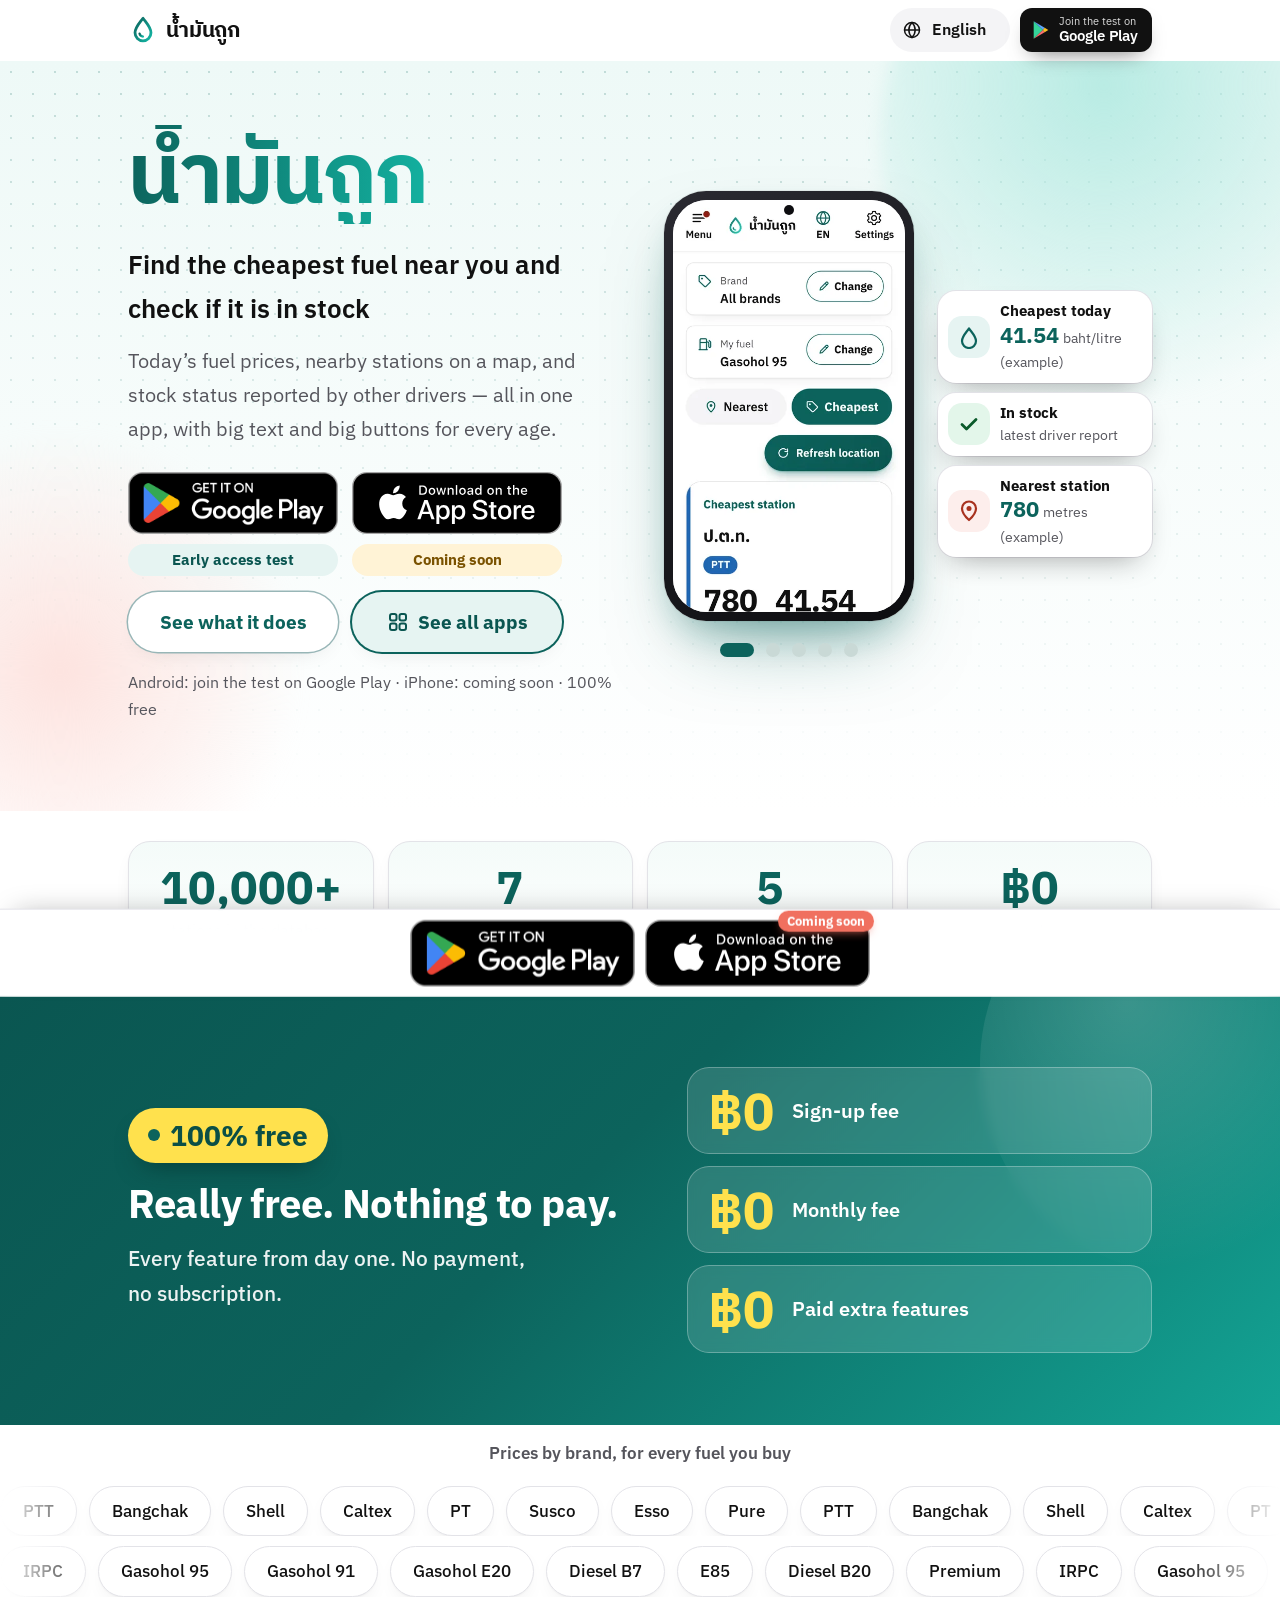
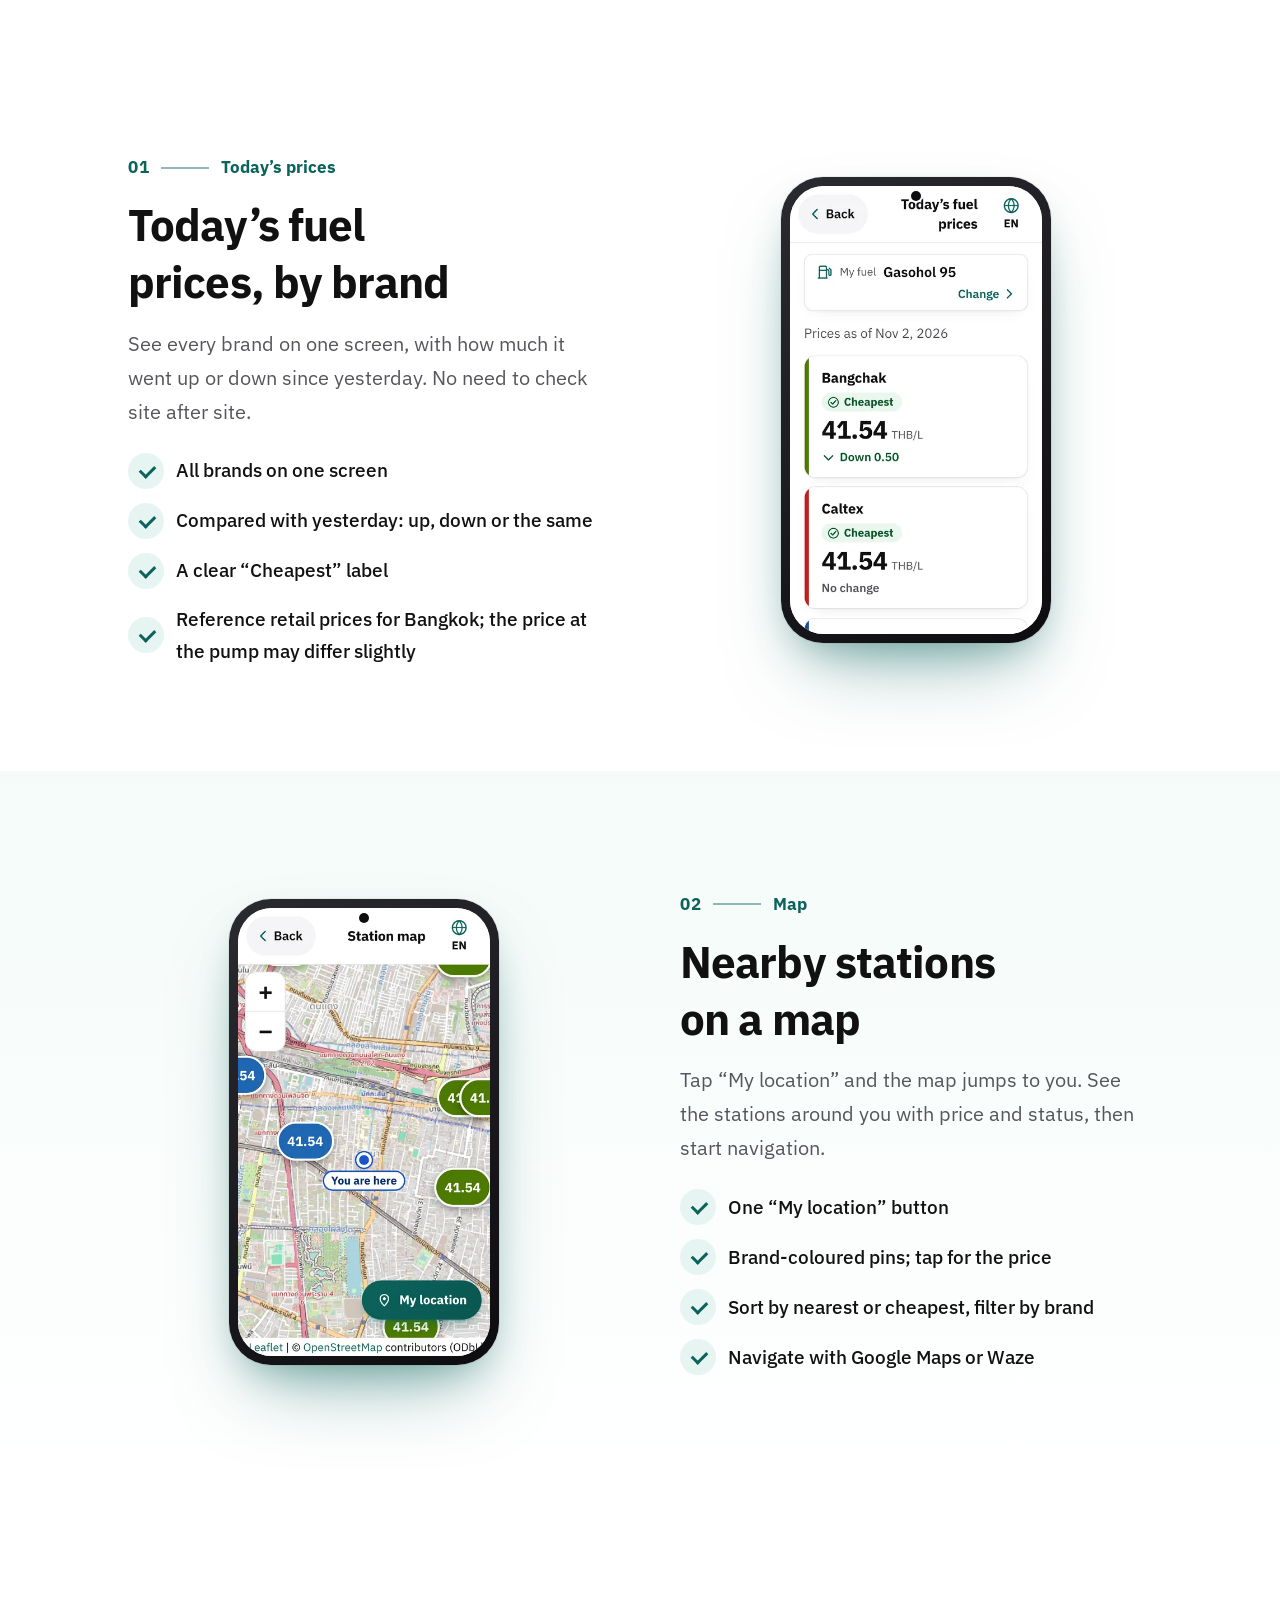
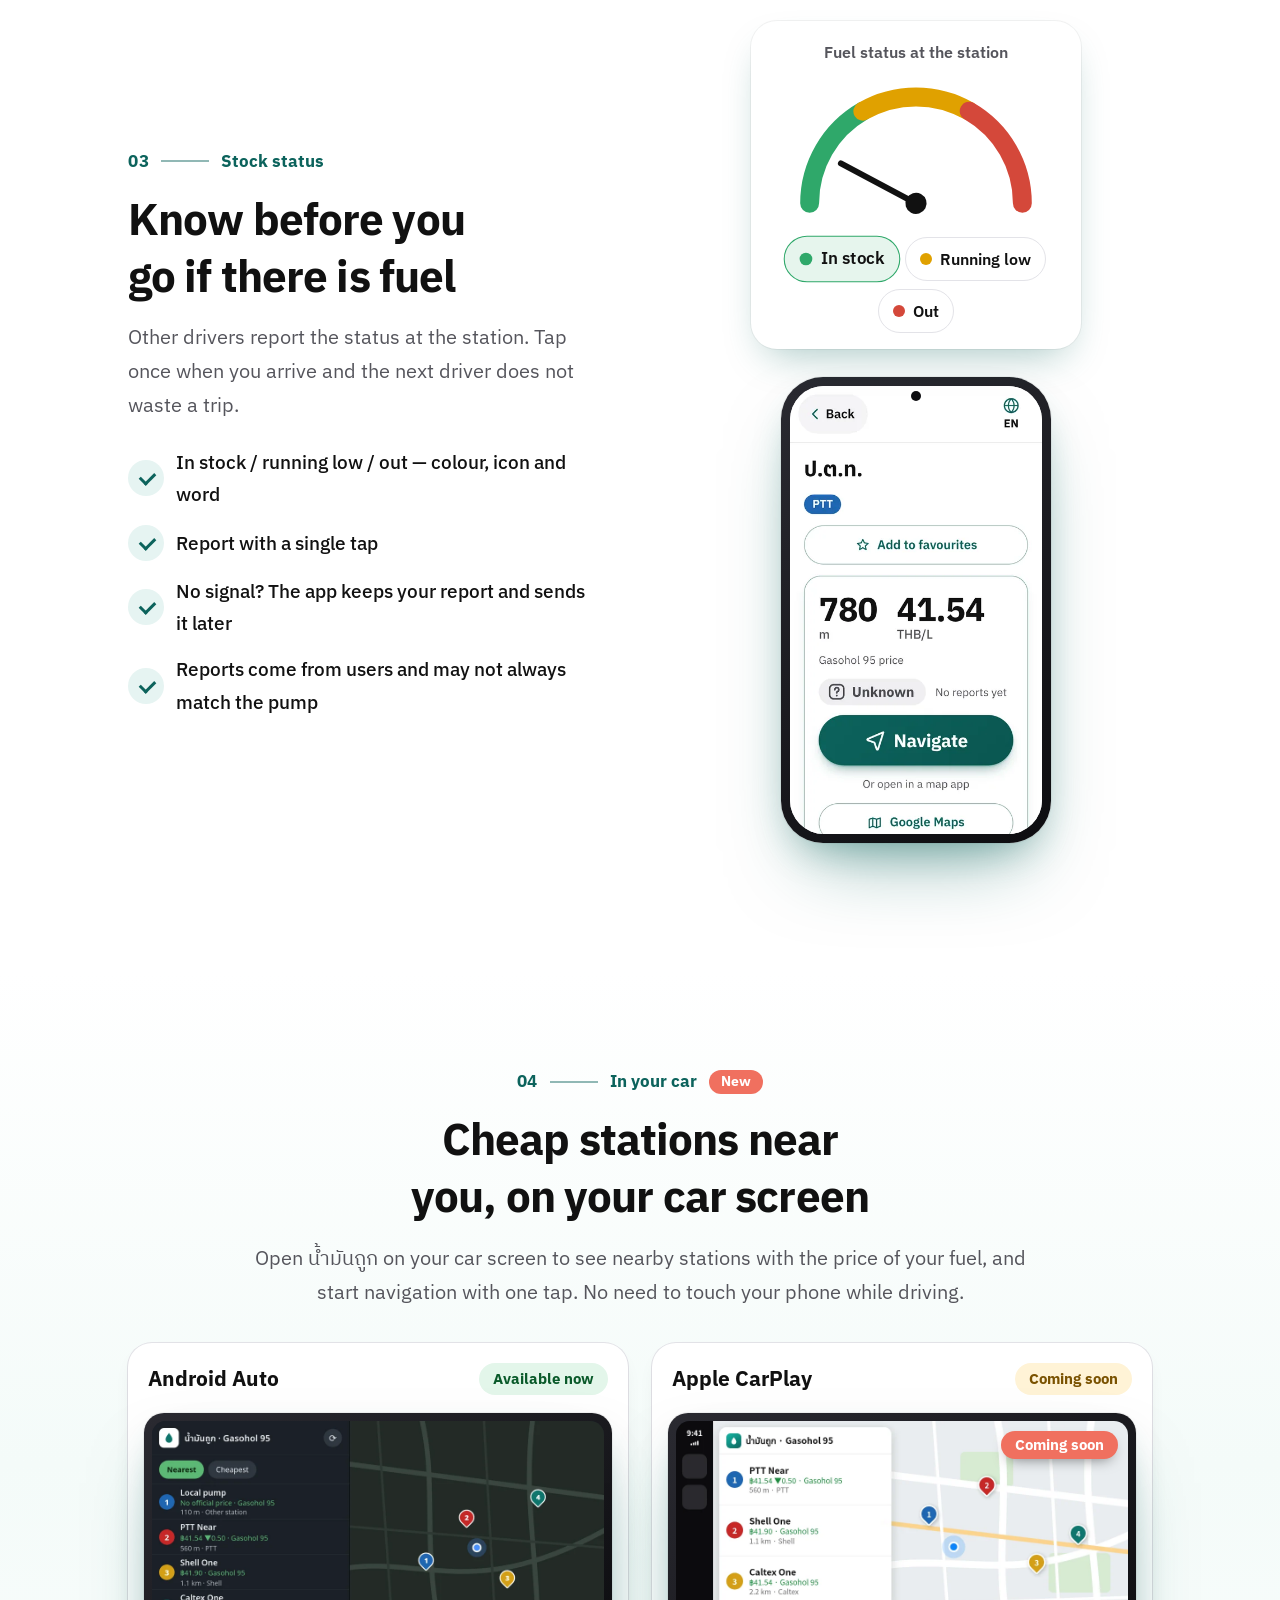
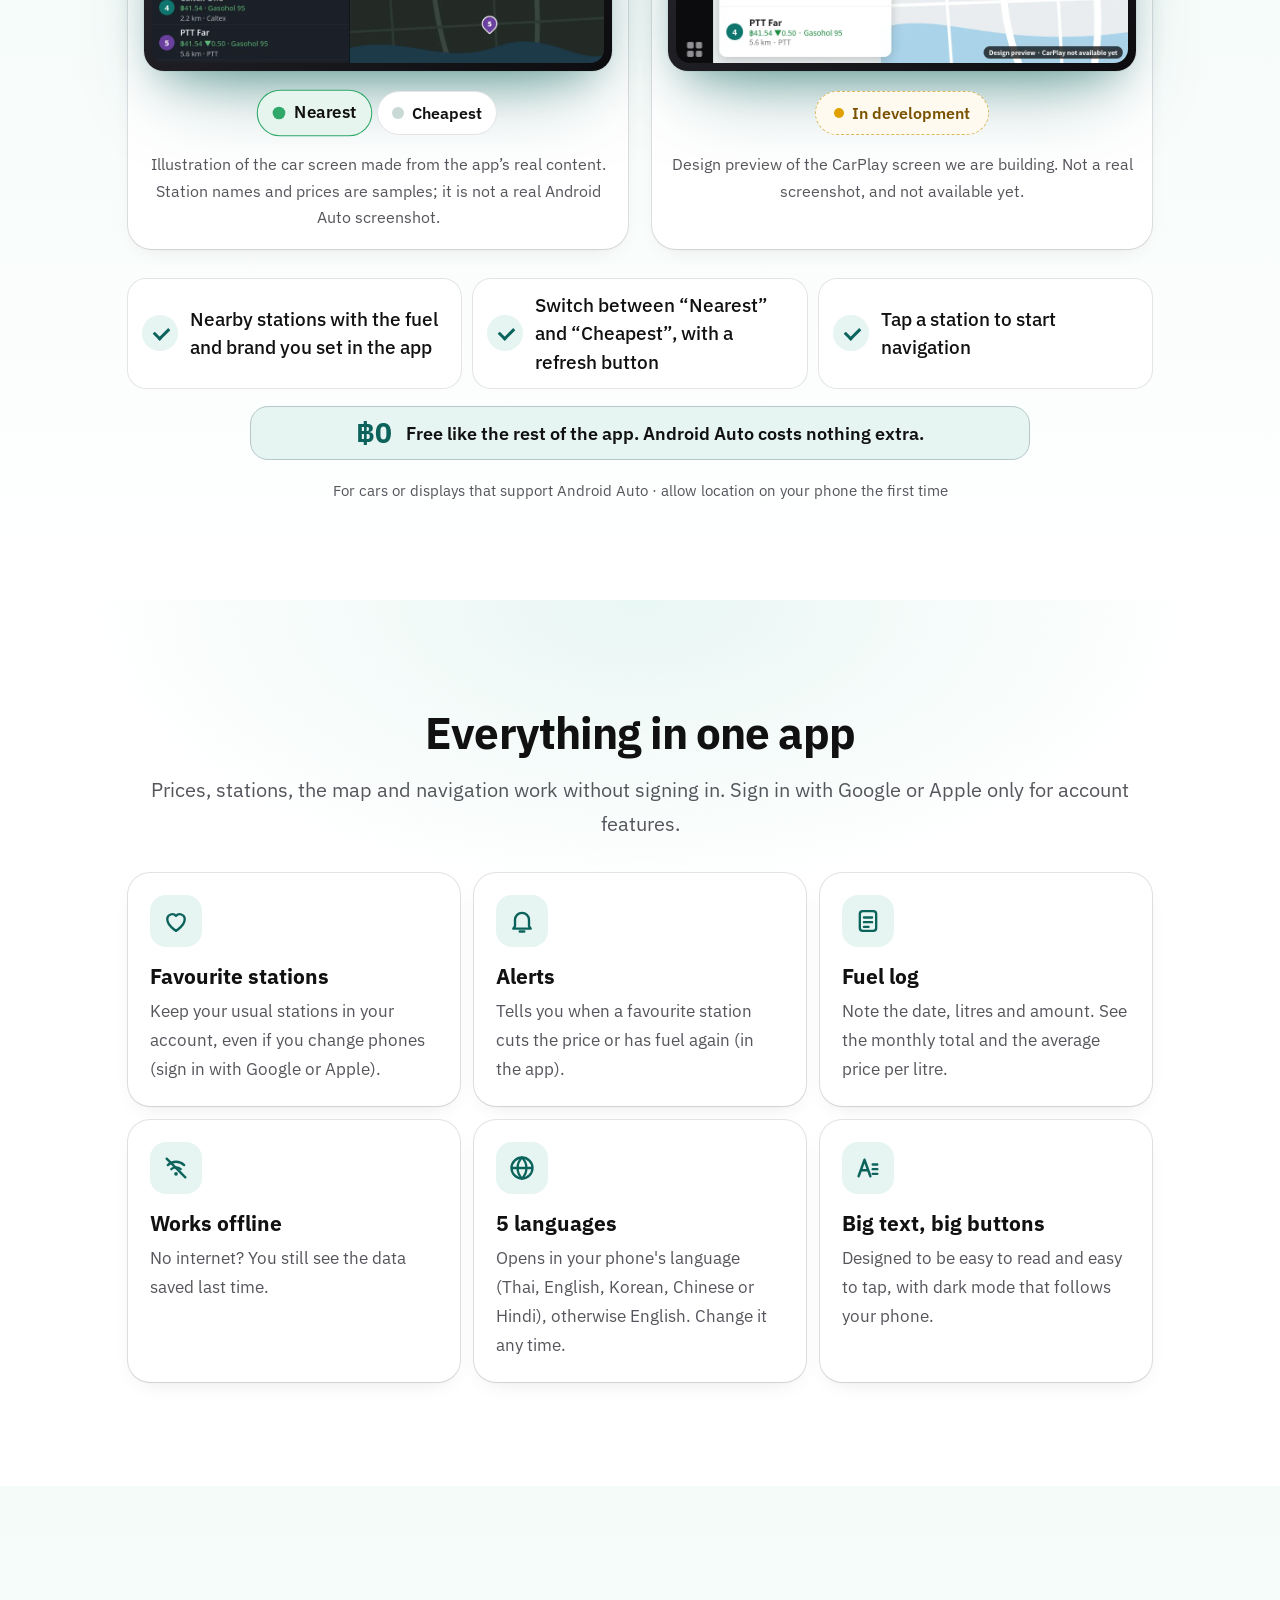
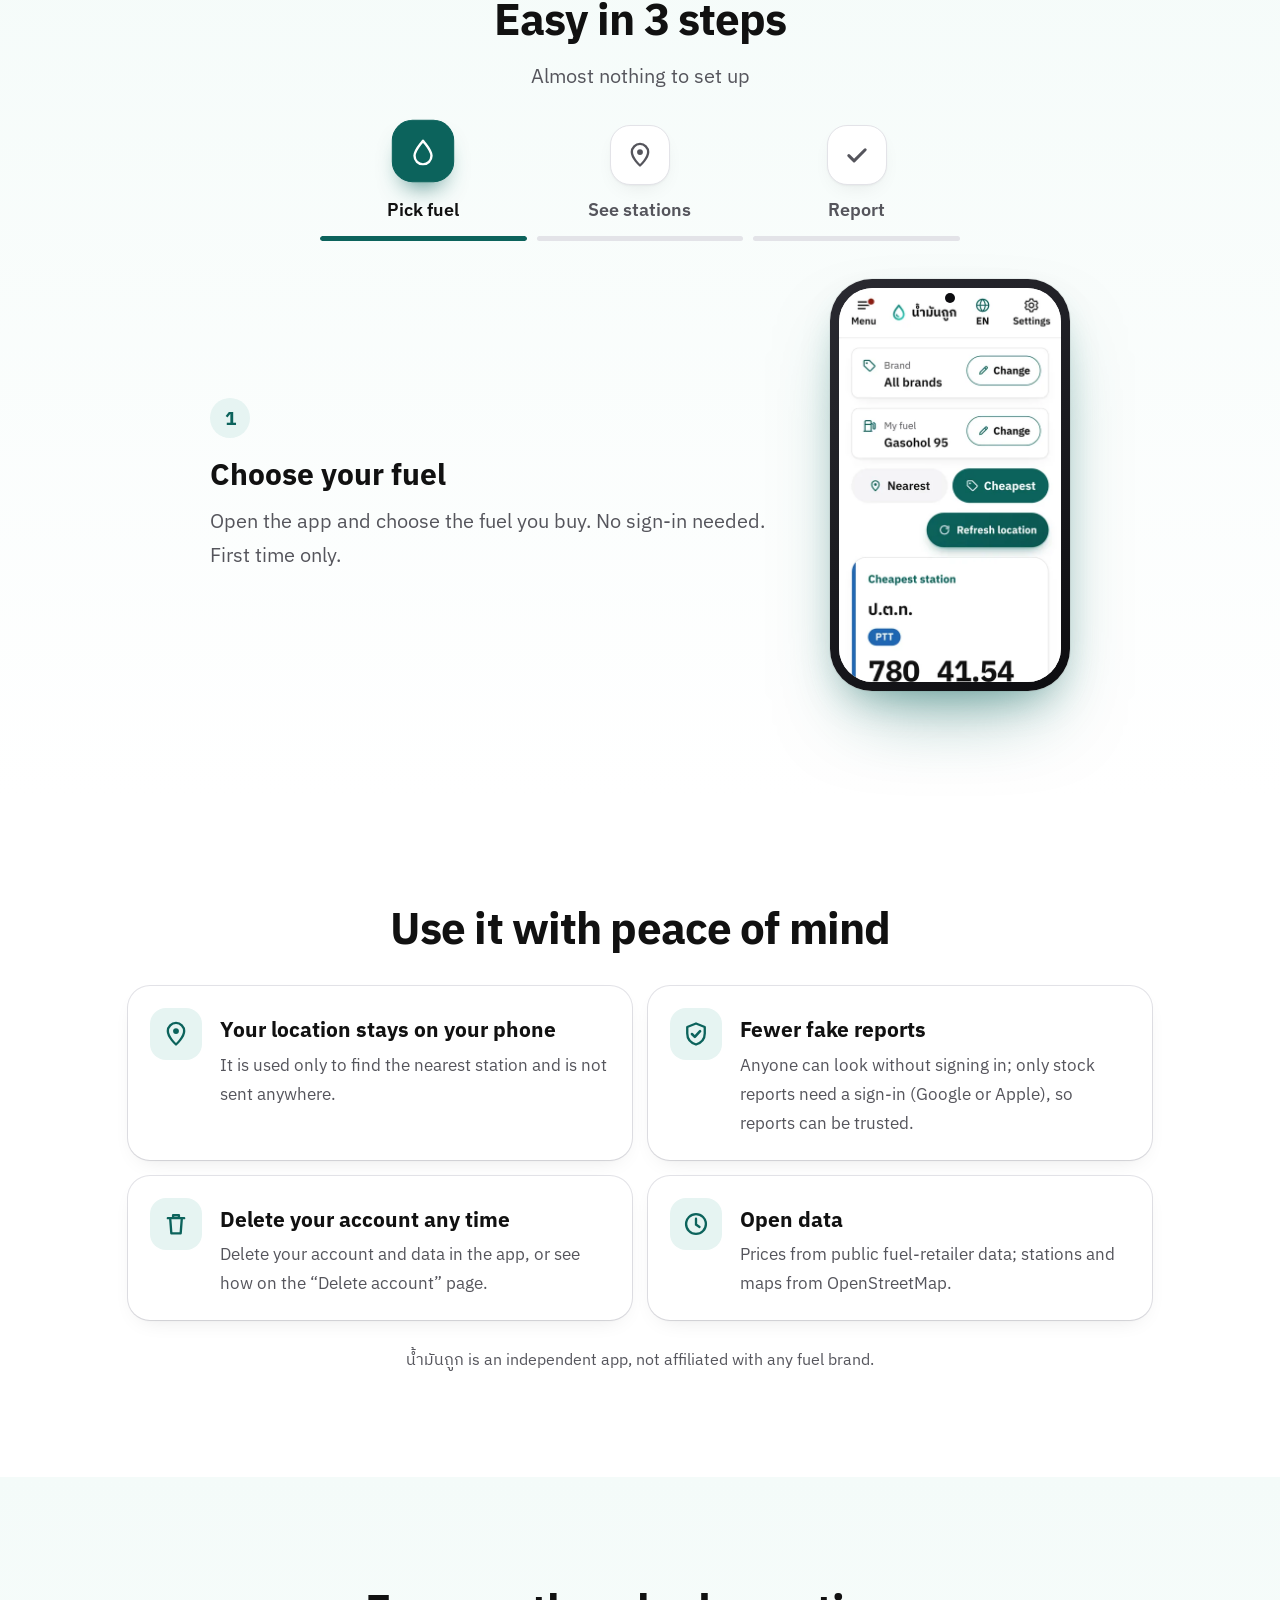
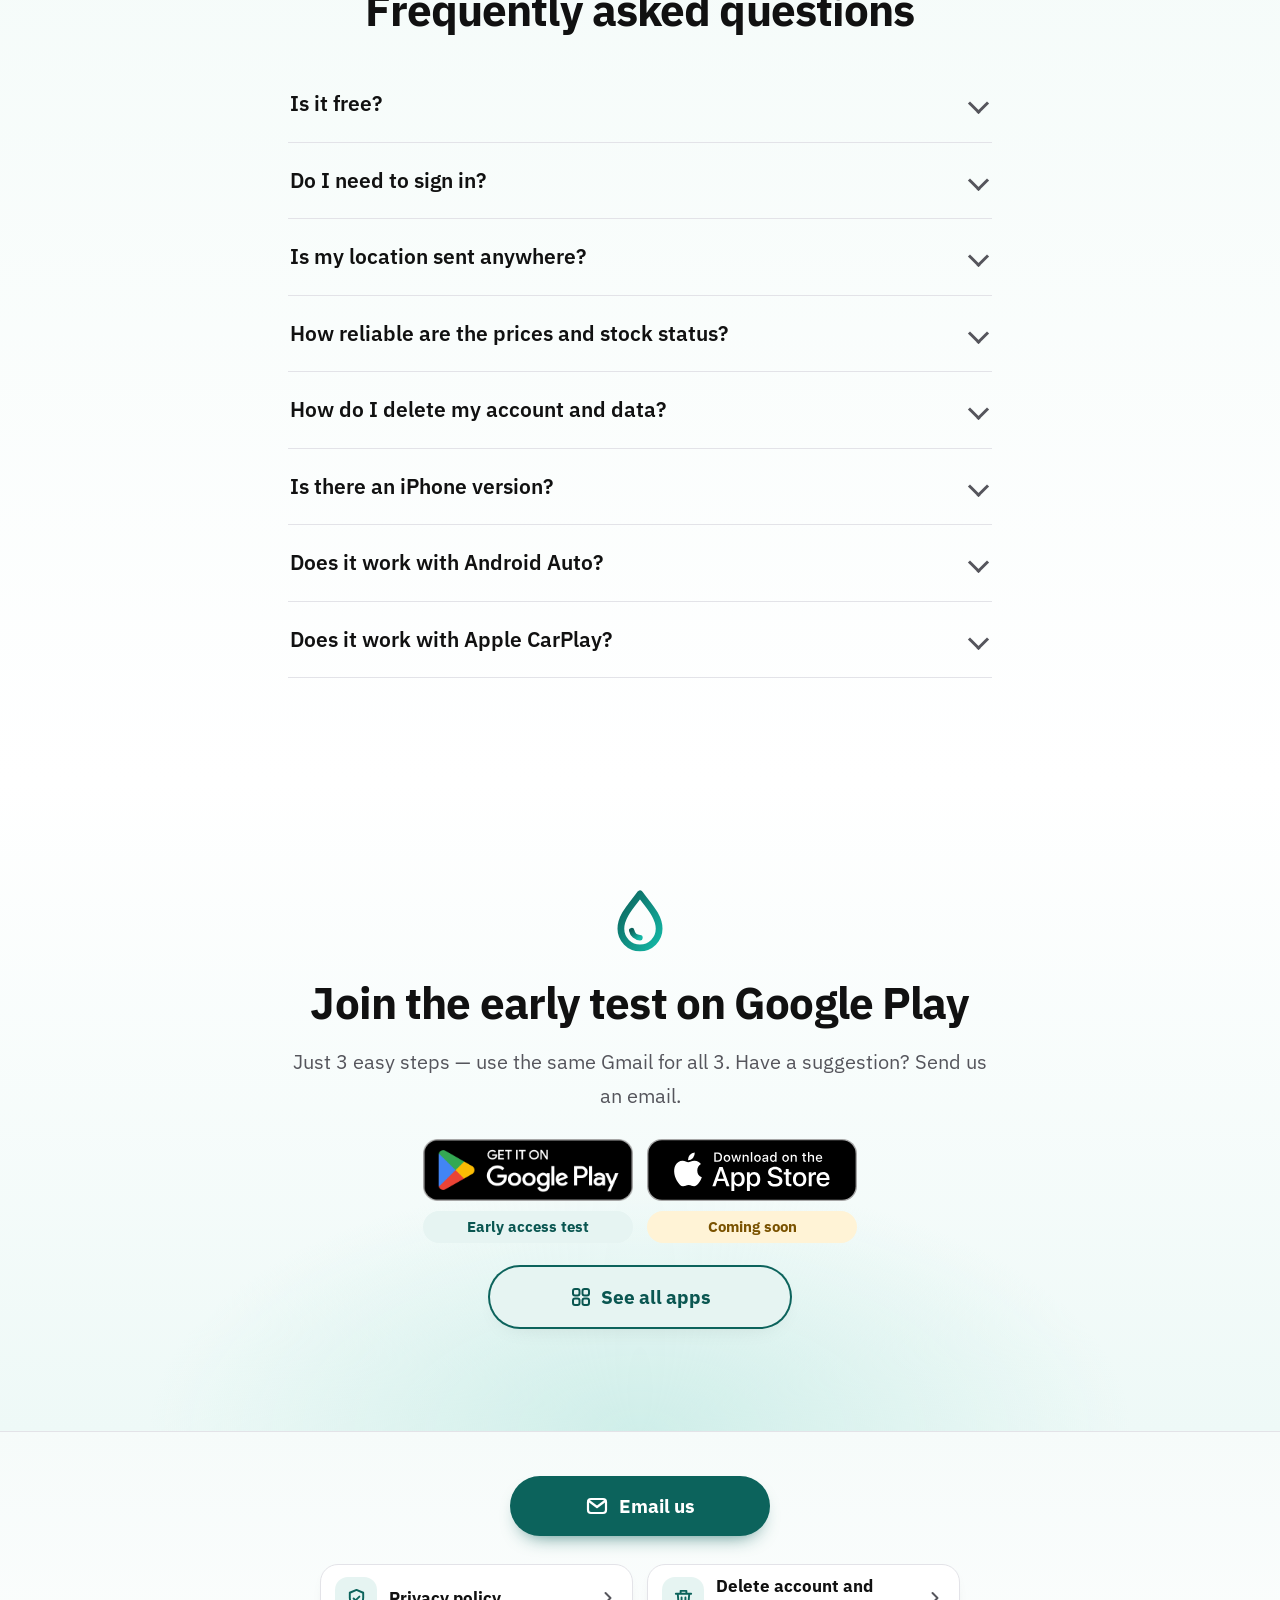
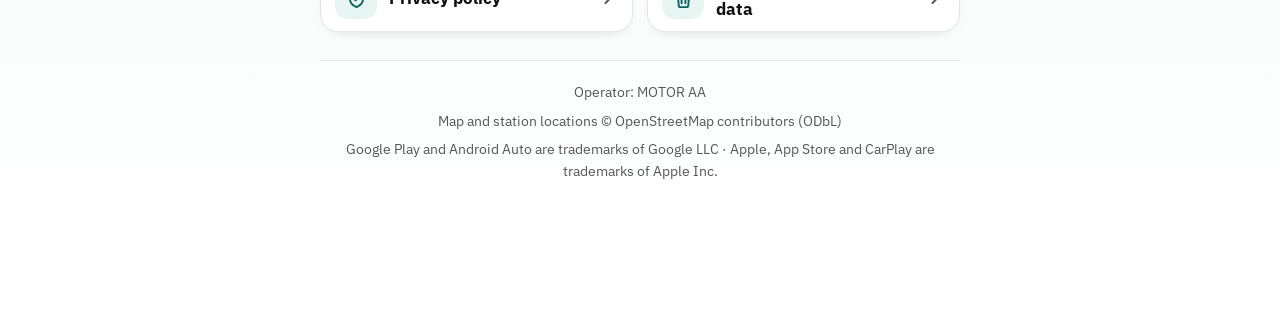
==== index.html @ dd44165d "Store status chips: same size in each pair (fill the badge column, one line) (owner instruction)" ====
<!doctype html>
<html lang="th">
<head>
<meta charset="utf-8">
<meta name="viewport" content="width=device-width, initial-scale=1, viewport-fit=cover">
<title>น้ำมันถูก — หาปั๊มราคาถูกใกล้คุณ เช็กได้ว่ามีน้ำมันไหม</title>
<meta name="description" content="แอป Android ดูราคาน้ำมันวัน⁠นี้แยกตามยี่ห้อ ปั๊มใกล้คุณบนแผนที่ และสถานะน้ำมันจากผู้ใช้ด้วยกัน ใช้งานบนหน้า⁠จอรถผ่าน Android Auto ได้ ฟรี 100% ไม่มีค่าสมัคร ไม่มีค่าราย⁠เดือน ตัวใหญ่ อ่านง่าย">
<meta name="robots" content="index, follow">
<meta name="theme-color" content="#ffffff">
<meta name="color-scheme" content="light">
<link rel="canonical" href="https://motoraathailand.github.io/nammanthuk-site/">
<meta property="og:type" content="website"><meta property="og:site_name" content="น้ำมันถูก"><meta property="og:locale" content="th_TH">
<meta property="og:title" content="น้ำมันถูก — หาปั๊มราคาถูกใกล้คุณ เช็กได้ว่ามีน้ำมันไหม"><meta property="og:description" content="แอป Android ดูราคาน้ำมันวัน⁠นี้แยกตามยี่ห้อ ปั๊มใกล้คุณบนแผนที่ และสถานะน้ำมันจากผู้ใช้ด้วยกัน ใช้งานบนหน้า⁠จอรถผ่าน Android Auto ได้ ฟรี 100% ไม่มีค่าสมัคร ไม่มีค่าราย⁠เดือน ตัวใหญ่ อ่านง่าย">
<meta property="og:url" content="https://motoraathailand.github.io/nammanthuk-site/">
<link rel="icon" href="img/icon.svg" type="image/svg+xml">
<script>/* decide the language first (no flash): ?lang= > saved choice > phone language (th/en/ko/zh/hi by primary subtag) > English (owner rule 2026-10-30). The Thai text baked into this file is only the no-JS fallback; a non-Thai result keeps the page hidden (html.pl) until landing.js has swapped the text. */
(function(){var L=['th','en','ko','zh','hi'],l='en';try{var m=/[?&]lang=(\w\w)/.exec(location.search),s=localStorage.getItem('nmt.site.lang'),a=navigator.languages&&navigator.languages.length?navigator.languages:[navigator.language],p='';if(m&&L.indexOf(m[1])>-1)l=m[1];else if(L.indexOf(s)>-1)l=s;else for(var i=0;i<a.length;i++){p=String(a[i]||'').toLowerCase().split(/[-_]/)[0];if(L.indexOf(p)>-1){l=p;break}}}catch(e){}window.__L=l;document.documentElement.lang=l;document.documentElement.className='js'+(l==='th'?'':' pl')})();</script>
<link rel="preload" href="fonts/ibm-plex-sans-thai-thai-700-normal.woff2" as="font" type="font/woff2" crossorigin>
<link rel="stylesheet" href="landing.css?v=febc9bf71c">
<script type="application/ld+json">{"@context":"https://schema.org","@type":"SoftwareApplication","name":"น้ำมันถูก","applicationCategory":"UtilitiesApplication","operatingSystem":"Android","inLanguage":["th","en","ko","zh","hi"],"offers":{"@type":"Offer","price":"0","priceCurrency":"THB"},"author":{"@type":"Person","name":"MOTOR AA"}}</script>
</head>
<body>
<svg width="0" height="0" style="position:absolute" aria-hidden="true" focusable="false"><defs>
  <linearGradient id="dg" x1="0" y1="0" x2="1" y2="1"><stop offset="0" stop-color="#0c635c"/><stop offset="1" stop-color="#14b8a6"/></linearGradient>
  <symbol id="drop" viewBox="0 0 32 32"><path d="M16 3.5C12.5 8.4 7.5 13.2 7.5 19a8.5 8.5 0 0 0 17 0c0-5.8-5-10.6-8.5-15.5z" fill="none" stroke="url(#dg)" stroke-width="3" stroke-linejoin="round"/><path d="M12.3 19.8a4 4 0 0 0 3.7 3.2" fill="none" stroke="url(#dg)" stroke-width="2.4" stroke-linecap="round"/></symbol>
  <symbol id="gplay" viewBox="0 0 24 24"><path d="M4 2.5v19l10-9.5z" fill="#34d399"/><path d="M4 2.5l12 7-2 2.5z" fill="#60a5fa"/><path d="M4 21.5l12-7-2-2.5z" fill="#f87171"/><path d="M16 9.5l4 2.5-4 2.5-2-2.5z" fill="#fbbf24"/></symbol>
</defs></svg>
<a class="skip" href="#main" data-t="skip">ข้ามไปยังเนื้อหา</a>
<header class="hd" id="hd">
  <div class="hd-in">
    <a class="logo" href="./" aria-label="น้ำมันถูก"><svg class="logo-drop" aria-hidden="true"><use href="#drop"/></svg><span>น้ำมันถูก</span></a>
    <div class="hd-r">
      <label class="lang"><svg viewBox="0 0 24 24" aria-hidden="true"><circle cx="12" cy="12" r="9" fill="none" stroke="currentColor" stroke-width="1.8"/><path d="M3 12h18M12 3c2.6 2.6 3.8 5.6 3.8 9s-1.2 6.4-3.8 9c-2.6-2.6-3.8-5.6-3.8-9S9.4 5.6 12 3z" fill="none" stroke="currentColor" stroke-width="1.8"/></svg><span class="sr" data-t="lang">ภาษา</span>
        <select id="lang" aria-label="ภาษา" data-alt-label="lang"><option value="th">ไทย</option><option value="en">English</option><option value="ko">한국어</option><option value="zh">简体中文</option><option value="hi">हिन्दी</option></select></label>
      <a class="gp sm" href="join.html" aria-label="Google Play — ทดสอบก่อน⁠ใคร" data-gp><svg aria-hidden="true"><use href="#gplay"/></svg><span><small data-t="gpSmall">ร่วม⁠ทดสอบบน</small><b>Google Play</b></span></a>
    </div>
  </div>
  <div class="progress" id="progress" aria-hidden="true"></div>
</header>

<main id="main">
<section class="hero">
  <div class="blob b1" aria-hidden="true"></div><div class="blob b2" aria-hidden="true"></div>
  <div class="drops" aria-hidden="true"><i style="--x:8%;--s:.9;--t:11s;--dl:0s"></i><i style="--x:22%;--s:.6;--t:14s;--dl:3s"></i><i style="--x:40%;--s:.8;--t:12s;--dl:6s"></i><i style="--x:62%;--s:.55;--t:15s;--dl:1.5s"></i><i style="--x:78%;--s:1;--t:13s;--dl:4.5s"></i><i style="--x:92%;--s:.7;--t:10s;--dl:7.5s"></i></div>
  <div class="wrap hero-in">
    <div class="hero-text">
      <h1 class="in-h" style="--h:1"><span class="grad">น้ำมันถูก</span></h1>
      <p class="sub in-h" style="--h:2"><span data-t="sub">หาปั๊มราคาถูกใกล้คุณ เช็กได้ว่ามีน้ำมันไหม</span></p>
      <p class="lead in-h" style="--h:3" data-t="lead">ดูราคาน้ำมันวัน⁠นี้ ปั๊มใกล้คุณบนแผนที่ และสถานะน้ำมันที่ผู้ใช้ช่วยกันแจ้ง ครบในแอปเดียว ตัวหนังสือใหญ่ ปุ่มใหญ่ ใช้ง่ายสำหรับทุก⁠วัย</p>
      <div class="cta in-h" style="--h:4">
        <div class="stores">
          <div class="store"><a class="badge" href="join.html" aria-label="Google Play — ทดสอบก่อน⁠ใคร" data-gp><img src="img/badges/gp-th.png" data-badge="gp" alt="" width="565" height="168" decoding="async"></a><span class="store-cap go" data-t="gpCap">ร่วม⁠ทดสอบก่อน⁠ใคร</span></div>
          <div class="store"><span class="badge off" role="img" aria-label="App Store — เร็ว ๆ นี้ (ยังไม่เปิด)" data-alt-label="asAria"><img src="img/badges/as-th.svg" data-badge="as" alt="" width="565" height="168" decoding="async"></span><span class="store-cap soon" data-t="asCap">เร็ว ๆ นี้</span></div>
        </div>
        <div class="cta2">
          <a class="btn ghost lg" href="#s1"><span data-t="cta2">ดูว่าทำอะไรได้บ้าง</span></a>
          <a class="btn ghost lg apps" href="https://motoraathailand.github.io/" data-apps><svg class="ai" viewBox="0 0 24 24" aria-hidden="true"><rect x="4" y="4" width="6.5" height="6.5" rx="2" fill="none" stroke="currentColor" stroke-width="2"/><rect x="13.5" y="4" width="6.5" height="6.5" rx="2" fill="none" stroke="currentColor" stroke-width="2"/><rect x="4" y="13.5" width="6.5" height="6.5" rx="2" fill="none" stroke="currentColor" stroke-width="2"/><rect x="13.5" y="13.5" width="6.5" height="6.5" rx="2" fill="none" stroke="currentColor" stroke-width="2"/></svg><span data-t="apps">ดูแอปทั้งหมด</span></a>
        </div>
      </div>
      <p class="note in-h" style="--h:5" data-t="note">Android: ร่วม⁠ทดสอบบน Google Play · iPhone: เร็ว ๆ นี้ · ฟรี 100%</p>
    </div>
    <div class="hero-vis in-h" style="--h:2">
      <div class="phone-wrap" id="tiltBox">
        <div class="float-a"><div class="tilt" id="tilt">
          <div class="phone"><div class="phone-screen stack" id="heroStack">
            <img data-shot="home" src="img/th-home.webp" data-alt="altHome" alt="หน้าแรกของแอป น้ำมันถูก แสดงปั๊มที่ราคาถูกที่สุด" width="450" height="800" fetchpriority="high" decoding="async" class="on">
            <img data-shot="list" src="img/th-list.webp" data-alt="altList" alt="รายการปั๊มใกล้คุณ" width="450" height="800" decoding="async" loading="lazy">
            <img data-shot="map" src="img/th-map.webp" data-alt="altMap" alt="แผนที่ปั๊มใกล้คุณ" width="450" height="800" decoding="async" loading="lazy">
            <img data-shot="board" src="img/th-board.webp" data-alt="altBoard" alt="ราคาน้ำมันวัน⁠นี้แยกตามยี่ห้อ" width="450" height="800" decoding="async" loading="lazy">
            <img data-shot="report" src="img/th-report.webp" data-alt="altReport" alt="หน้าปั๊มและปุ่มแจ้งสถานะน้ำมัน" width="450" height="800" decoding="async" loading="lazy">
          </div></div>
        </div></div>
      </div>
      <div class="dots" id="heroDots" role="tablist"><button type="button" class="on" data-i="0" aria-label="1"></button><button type="button" data-i="1" aria-label="2"></button><button type="button" data-i="2" aria-label="3"></button><button type="button" data-i="3" aria-label="4"></button><button type="button" data-i="4" aria-label="5"></button></div>
      <div class="fls"><div class="fl f1"><b class="fi"><svg viewBox="0 0 24 24" aria-hidden="true"><path d="M12 3.5c-3 4.2-7 8-7 12.5a7 7 0 0 0 14 0c0-4.500-4-8.300-7-12.500z" fill="none" stroke="currentColor" stroke-width="2.2" stroke-linejoin="round"/></svg></b><div><strong data-t="fl1t">ถูก⁠สุดวัน⁠นี้</strong><span class="big"><span class="cnt" data-to="41.54" data-dec="2">41.54</span></span> <small data-t="fl1s">บาท/ลิตร (ตัว⁠อย่าง)</small></div></div><div class="fl f2"><b class="fi ok"><svg viewBox="0 0 24 24" aria-hidden="true"><path d="M5 12.500l4.500 4.500L19 7.500" fill="none" stroke="currentColor" stroke-width="2.800" stroke-linecap="round" stroke-linejoin="round"/></svg></b><div><strong data-t="fl2t">มีน้ำมัน</strong><small data-t="fl2s">ผู้ใช้แจ้งล่าสุด</small></div></div><div class="fl f3"><b class="fi pin"><svg viewBox="0 0 24 24" aria-hidden="true"><path d="M12 21s7-6.200 7-11.500a7 7 0 0 0-14 0C5 14.800 12 21 12 21z" fill="none" stroke="currentColor" stroke-width="2.200" stroke-linejoin="round"/><circle cx="12" cy="9.500" r="2.500" fill="currentColor"/></svg></b><div><strong data-t="fl3t">ปั๊มใกล้⁠สุด</strong><span class="big"><span class="cnt" data-to="780" data-dec="0">780</span></span> <small data-t="fl3s">เมตร (ตัว⁠อย่าง)</small></div></div></div>
    </div>
  </div>
</section>

<section class="stats" aria-label="stats">
  <div class="wrap stats-in stg">
    <div class="stat rv"><b><span class="cnt" data-to="10000" data-sep="1">10,000</span>+</b><span data-t="st1">ปั๊มในฐานข้อ⁠มูล</span></div>
    <div class="stat rv"><b><span class="cnt" data-to="7">7</span></b><span data-t="st2">ชนิดน้ำมัน</span></div>
    <div class="stat rv"><b><span class="cnt" data-to="5">5</span></b><span data-t="st3">ภาษา</span></div>
    <div class="stat rv"><b>฿<span class="cnt" data-to="0" data-from="99">0</span></b><span data-t="st4">ค่า⁠ใช้⁠จ่าย</span></div>
  </div>
</section>

<section class="free" id="free" aria-labelledby="freeH">
  <div class="wrap free-in">
    <div class="free-text">
      <p class="free-badge rv"><span class="fb-dot"></span><span data-t="freeL">ฟรี 100%</span></p>
      <h2 class="rv" style="--d:.05s" id="freeH" data-t="freeH">ฟรีจริง ๆ ไม่มีค่า⁠ใช้⁠จ่ายอะไรเลย</h2>
      <p class="free-p rv" style="--d:.1s" data-t="freeP">ใช้ได้ครบทุกอย่างตั้งแต่วันแรก ไม่ต้องจ่าย ไม่ต้องสมัครสมาชิก</p>
    </div>
    <div class="free-tiles stg">
      <div class="ftile rv"><b>฿<span class="cnt" data-to="0" data-from="99">0</span></b><span data-t="fr1">ค่าสมัคร</span></div>
      <div class="ftile rv"><b>฿<span class="cnt" data-to="0" data-from="99">0</span></b><span data-t="fr2">ค่าราย⁠เดือน</span></div>
      <div class="ftile rv"><b>฿<span class="cnt" data-to="0" data-from="99">0</span></b><span data-t="fr3">ฟีเจอร์ที่ต้องจ่ายเพิ่ม</span></div>
    </div>
  </div>
</section>

<section class="mq" aria-labelledby="mqH">
  <p class="mq-h rv" id="mqH" data-t="mqH">ราคาแยกตามยี่ห้อ และน้ำมันทุกชนิดที่คุณเติม</p>
  <div class="mq-row" aria-hidden="true"><div class="mq-track" id="mq1"><span class="mq-chip">ปตท.</span><span class="mq-chip">บางจาก</span><span class="mq-chip">เชลล์</span><span class="mq-chip">คาลเท็กซ์</span><span class="mq-chip">พีที</span><span class="mq-chip">ซัสโก้</span><span class="mq-chip">เอสโซ่</span><span class="mq-chip">เพียว</span><span class="mq-chip">ปตท.</span><span class="mq-chip">บางจาก</span><span class="mq-chip">เชลล์</span><span class="mq-chip">คาลเท็กซ์</span><span class="mq-chip">พีที</span><span class="mq-chip">ซัสโก้</span><span class="mq-chip">เอสโซ่</span><span class="mq-chip">เพียว</span></div></div>
  <div class="mq-row rev" aria-hidden="true"><div class="mq-track" id="mq2"><span class="mq-chip">ไออาร์พีซี</span><span class="mq-chip">แก๊สโซฮอล์ 95</span><span class="mq-chip">แก๊สโซฮอล์ 91</span><span class="mq-chip">แก๊สโซฮอล์ E20</span><span class="mq-chip">ดีเซล B7</span><span class="mq-chip">E85</span><span class="mq-chip">ดีเซล B20</span><span class="mq-chip">น้ำมันพรีเมียม</span><span class="mq-chip">ไออาร์พีซี</span><span class="mq-chip">แก๊สโซฮอล์ 95</span><span class="mq-chip">แก๊สโซฮอล์ 91</span><span class="mq-chip">แก๊สโซฮอล์ E20</span><span class="mq-chip">ดีเซล B7</span><span class="mq-chip">E85</span><span class="mq-chip">ดีเซล B20</span><span class="mq-chip">น้ำมันพรีเมียม</span></div></div>
  <ul class="sr" id="mqList"><li>ปตท.</li><li>บางจาก</li><li>เชลล์</li><li>คาลเท็กซ์</li><li>พีที</li><li>ซัสโก้</li><li>เอสโซ่</li><li>เพียว</li><li>ไออาร์พีซี</li><li>แก๊สโซฮอล์ 95</li><li>แก๊สโซฮอล์ 91</li><li>แก๊สโซฮอล์ E20</li><li>ดีเซล B7</li><li>E85</li><li>ดีเซล B20</li><li>น้ำมันพรีเมียม</li></ul>
</section>

<section class="feat" id="s1">
  <div class="wrap feat-in">
    <div class="feat-text">
      <p class="sec-l rv"><span class="n">01</span><i></i><span data-t="s1l">ราคาวัน⁠นี้</span></p>
      <h2 class="rv" style="--d:.05s" data-t="s1h">ราคาน้ำมันวัน⁠นี้ แยกตามยี่ห้อ</h2>
      <p class="desc rv" style="--d:.1s" data-t="s1p">เห็นราคาของทุกยี่ห้อในหน้าเดียว พร้อมบอกว่าขึ้น⁠หรือ⁠ลงจากเมื่อ⁠วาน ไม่ต้องไล่ดูทีละเว็บ</p>
      <ul class="check rv" style="--d:.15s"><li data-t="s1b1">ราคาทุกยี่ห้อในหน้าเดียว</li><li data-t="s1b2">เทียบกับเมื่อ⁠วาน: เพิ่มขึ้น ลดลง หรือเท่า⁠เดิม</li><li data-t="s1b3">ป้าย “ถูก⁠สุด” เห็นชัด</li><li data-t="s1b4">ราคาอ้างอิงขายปลีกในกรุงเทพฯ ราคาหน้าปั๊มอาจต่างเล็ก⁠น้อย</li></ul>
    </div>
    <div class="feat-vis rv z" style="--d:.1s"><div class="phone-wrap sm"><div class="float-a slow"><div class="phone"><div class="phone-screen"><img data-shot="board" src="img/th-board.webp" data-alt="altBoard" alt="ราคาน้ำมันวัน⁠นี้แยกตามยี่ห้อ" width="450" height="800" loading="lazy" decoding="async"></div></div></div></div></div>
  </div>
</section>

<section class="feat alt" id="s2">
  <div class="wrap feat-in rev">
    <div class="feat-text">
      <p class="sec-l rv"><span class="n">02</span><i></i><span data-t="s2l">แผนที่</span></p>
      <h2 class="rv" style="--d:.05s" data-t="s2h">ปั๊มใกล้คุณบนแผนที่</h2>
      <p class="desc rv" style="--d:.1s" data-t="s2p">แตะ “ตำแหน่งฉัน” แผนที่จะไปที่คุณ เห็นปั๊มรอบตัวพร้อมราคาและสถานะ แล้วกดนำทางต่อได้เลย</p>
      <ul class="check rv" style="--d:.15s"><li data-t="s2b1">ปุ่ม “ตำแหน่งฉัน” ปุ่มเดียวจบ</li><li data-t="s2b2">หมุดสีตามยี่ห้อ แตะเพื่อดูราคา</li><li data-t="s2b3">เรียงตามใกล้⁠สุดหรือถูก⁠สุด กรองตามยี่ห้อได้</li><li data-t="s2b4">นำทางด้วย Google Maps หรือ Waze</li></ul>
    </div>
    <div class="feat-vis rv z" style="--d:.1s"><div class="phone-wrap sm"><div class="float-a slow"><div class="phone"><div class="phone-screen"><img data-shot="map" src="img/th-map.webp" data-alt="altMap" alt="แผนที่ปั๊มใกล้คุณ" width="450" height="800" loading="lazy" decoding="async"></div></div></div></div></div>
  </div>
</section>

<section class="feat" id="s3">
  <div class="wrap feat-in">
    <div class="feat-text">
      <p class="sec-l rv"><span class="n">03</span><i></i><span data-t="s3l">สถานะน้ำมัน</span></p>
      <h2 class="rv" style="--d:.05s" data-t="s3h">รู้ก่อนไปว่ามีน้ำมันไหม</h2>
      <p class="desc rv" style="--d:.1s" data-t="s3p">ผู้ใช้ด้วยกันแจ้งสถานะที่ปั๊ม ไปถึงแล้วแตะครั้ง⁠เดียว ช่วยให้คนถัดไปไม่เสียเที่ยว</p>
      <ul class="check rv" style="--d:.15s"><li data-t="s3b1">สถานะ มี / ใกล้⁠หมด / หมด ทั้งสี ไอคอน และคำ</li><li data-t="s3b2">แตะครั้ง⁠เดียวก็แจ้งได้</li><li data-t="s3b3">ไม่มีสัญญาณก็แจ้งได้ แอปเก็บไว้ส่งให้เอง</li><li data-t="s3b4">เป็นรายงานจากผู้ใช้ อาจไม่ตรงกับหน้าปั๊มเสมอไป</li></ul>
    </div>
    <div class="feat-vis rv z" style="--d:.1s">
      <div class="gauge-card">
        <p class="g-t" data-t="gT">สถานะน้ำมันที่ปั๊ม</p>
        <svg class="gauge" viewBox="0 0 220 128" aria-hidden="true">
          <path class="arc a1" d="M20 112 A90 90 0 0 1 65 34" /><path class="arc a2" d="M65 34 A90 90 0 0 1 155 34" /><path class="arc a3" d="M155 34 A90 90 0 0 1 200 112" />
          <g class="needle" id="needle"><line x1="110" y1="112" x2="110" y2="40" /><circle cx="110" cy="112" r="9" /></g>
        </svg>
        <div class="g-chips" id="gChips" role="group"><button type="button" class="gc ok on" data-i="0"><i></i><span data-t="g1">มี</span></button><button type="button" class="gc low" data-i="1"><i></i><span data-t="g2">ใกล้⁠หมด</span></button><button type="button" class="gc out" data-i="2"><i></i><span data-t="g3">หมด</span></button></div>
      </div>
      <div class="phone-wrap sm sm2"><div class="float-a slow"><div class="phone"><div class="phone-screen"><img data-shot="report" src="img/th-report.webp" data-alt="altReport" alt="หน้าปั๊มและปุ่มแจ้งสถานะน้ำมัน" width="450" height="800" loading="lazy" decoding="async"></div></div></div></div>
    </div>
  </div>
</section>

<section class="feat auto" id="auto">
  <div class="wrap">
    <div class="auto-head">
      <p class="sec-l rv"><span class="n">04</span><i></i><span data-t="carL">บนหน้า⁠จอรถ</span><em class="new" data-t="s4new">ใหม่</em></p>
      <h2 class="rv" style="--d:.05s" data-t="s4h">ปั๊มถูกใกล้คุณ บนหน้า⁠จอรถ</h2>
      <p class="desc rv" style="--d:.1s" data-t="s4p">เปิดน้ำมันถูกบนหน้า⁠จอรถ เห็นปั๊มใกล้คุณพร้อมราคาน้ำมันที่คุณเลือก แตะครั้ง⁠เดียวก็นำทางไปได้ ไม่ต้องจับโทร⁠ศัพท์ระหว่างขับ</p>
    </div>
    <div class="cars stg">
      <article class="carcard rv">
        <header class="cc-h"><span class="cc-name">Android Auto</span><span class="cc-st ok" data-t="ccOk">ใช้ได้แล้ว</span></header>
        <figure class="car">
          <div class="car-frame"><div class="car-screen" id="carStack">
            <img data-auto="near" src="img/auto-th-near.webp" data-alt="altAutoNear" alt="จำลองหน้า⁠จอรถ: รายการปั๊มใกล้คุณเรียงตามใกล้⁠สุด พร้อมแผนที่" width="1024" height="550" loading="lazy" decoding="async" class="on">
            <img data-auto="cheap" src="img/auto-th-cheap.webp" data-alt="altAutoCheap" alt="จำลองหน้า⁠จอรถ: รายการปั๊มเรียงตามราคาถูก⁠สุด พร้อมแผนที่" width="1024" height="550" loading="lazy" decoding="async">
          </div></div>
          <div class="cc-ctl"><div class="g-chips car-chips" id="carChips" role="group" aria-label="สลับมุมมองหน้า⁠จอรถ" data-alt-label="autoSw"><button type="button" class="gc on" data-i="0" aria-pressed="true"><i></i><span data-t="autoNear">ใกล้⁠สุด</span></button><button type="button" class="gc" data-i="1" aria-pressed="false"><i></i><span data-t="autoCheap">ถูก⁠สุด</span></button></div></div>
          <figcaption class="car-cap" data-t="autoCap">ภาพจำลองหน้า⁠จอรถจากเนื้อหาจริงของแอป ชื่อปั๊มและราคาเป็นตัว⁠อย่าง ไม่ใช่ภาพจริงจาก Android Auto</figcaption>
        </figure>
      </article>
      <article class="carcard soon rv">
        <header class="cc-h"><span class="cc-name">Apple CarPlay</span><span class="cc-st soon" data-t="asCap">เร็ว ๆ นี้</span></header>
        <figure class="car">
          <div class="car-frame"><div class="car-screen cp"><img data-cp src="img/carplay-th.webp" data-alt="altCarPlay" alt="ตัว⁠อย่างดีไซน์หน้า⁠จอ CarPlay: รายการปั๊มใกล้คุณพร้อมแผนที่ (ยังไม่เปิดให้ใช้)" width="1024" height="550" loading="lazy" decoding="async" class="on"><span class="cp-ribbon" data-t="asCap">เร็ว ๆ นี้</span></div></div>
          <div class="cc-ctl"><span class="cc-dev"><i></i><span data-t="ccDev">กำลังพัฒนา</span></span></div>
          <figcaption class="car-cap" data-t="cpCap">ตัว⁠อย่างดีไซน์หน้า⁠จอ CarPlay ที่กำลังพัฒนา ยังไม่ใช่ภาพจริงและยังไม่เปิดให้ใช้</figcaption>
        </figure>
      </article>
    </div>
    <ul class="check auto-list rv" style="--d:.1s"><li data-t="s4b1">เห็นปั๊มใกล้คุณ พร้อมราคาน้ำมันและยี่ห้อที่ตั้งไว้ในแอป</li><li data-t="s4b2">สลับ “ใกล้⁠สุด” หรือ “ถูก⁠สุด” ได้ มีปุ่มรีเฟรช</li><li data-t="s4b3">แตะที่ปั๊มเพื่อเริ่มนำทาง</li></ul>
    <p class="auto-free rv" style="--d:.15s"><b>฿0</b><span data-t="s4free">ฟรีเหมือนทั้งแอป ไม่มีค่า⁠ใช้⁠จ่ายเพิ่มสำหรับ Android Auto</span></p>
    <p class="auto-note rv" data-t="autoNote">ใช้กับรถหรือจอที่รองรับ Android Auto · ต้องอนุญาตตำแหน่งบนโทร⁠ศัพท์ก่อนใช้ครั้ง⁠แรก</p>
  </div>
</section>

<section class="more">
  <div class="wrap">
    <div class="steps-h"><h2 class="rv" data-t="moreH">ครบในแอปเดียว</h2><p class="rv" style="--d:.05s" data-t="moreP">ดูราคา ปั๊ม แผนที่ และนำทางได้เลยโดยไม่ต้องเข้า⁠สู่⁠ระบบ เข้า⁠สู่⁠ระบบด้วย Google หรือ Apple เฉพาะเมื่อใช้ฟีเจอร์ของบัญชี</p></div>
    <div class="mgrid stg">
      <article class="mcard rv"><span class="ti"><svg viewBox="0 0 24 24" aria-hidden="true"><path class="pop" d="M12 20.500s-7.500-4.600-7.500-10.200A4.300 4.300 0 0 1 12 7.600a4.300 4.300 0 0 1 7.500 2.700c0 5.600-7.500 10.200-7.500 10.200z" fill="none" stroke="currentColor" stroke-width="2" stroke-linejoin="round"/></svg></span><h3 data-t="m1t">ปั๊ม⁠โปรด</h3><p data-t="m1p">เก็บปั๊มที่ใช้ประจำไว้ในบัญชีของคุณ ไม่หายแม้เปลี่ยนมือ⁠ถือ (เข้า⁠สู่⁠ระบบด้วย Google หรือ Apple)</p></article>
      <article class="mcard rv"><span class="ti"><svg viewBox="0 0 24 24" aria-hidden="true"><g class="ring"><path d="M6 16.500V11a6 6 0 0 1 12 0v5.500l1.500 2h-15z" fill="none" stroke="currentColor" stroke-width="2" stroke-linejoin="round"/><path d="M10 21h4" stroke="currentColor" stroke-width="2" stroke-linecap="round"/></g></svg></span><h3 data-t="m2t">แจ้ง⁠เตือน</h3><p data-t="m2p">บอกเมื่อปั๊ม⁠โปรดลดราคา หรือน้ำมันกลับมามี (ในแอป)</p></article>
      <article class="mcard rv"><span class="ti"><svg viewBox="0 0 24 24" aria-hidden="true"><rect x="5" y="3.500" width="14" height="17" rx="2.500" fill="none" stroke="currentColor" stroke-width="2"/><path class="wr" d="M8.500 9h7M8.500 13h7M8.500 17h4" stroke="currentColor" stroke-width="2" stroke-linecap="round"/></svg></span><h3 data-t="m3t">บันทึกการเติมน้ำมัน</h3><p data-t="m3p">จดวันที่ ลิตร และจำนวนเงิน ดูยอดรวมราย⁠เดือนและราคาเฉลี่ยต่อลิตร</p></article>
      <article class="mcard rv"><span class="ti"><svg viewBox="0 0 24 24" aria-hidden="true"><path d="M5 9.500a10 10 0 0 1 14 0M8 13a6 6 0 0 1 8 0" fill="none" stroke="currentColor" stroke-width="2" stroke-linecap="round"/><circle cx="12" cy="17" r="1.600" fill="currentColor"/><path d="M4 4l16 16" stroke="currentColor" stroke-width="2" stroke-linecap="round"/></svg></span><h3 data-t="m4t">ใช้ออฟไลน์ได้</h3><p data-t="m4p">ไม่มีอินเทอร์เน็ตก็ยังเห็นข้อ⁠มูลที่บันทึกไว้ล่าสุด</p></article>
      <article class="mcard rv"><span class="ti"><svg viewBox="0 0 24 24" aria-hidden="true"><circle cx="12" cy="12" r="9" fill="none" stroke="currentColor" stroke-width="2"/><path d="M3 12h18M12 3c2.600 2.600 3.800 5.600 3.800 9s-1.200 6.400-3.800 9c-2.600-2.600-3.800-5.600-3.800-9S9.400 5.600 12 3z" fill="none" stroke="currentColor" stroke-width="2"/></svg></span><h3 data-t="m5t">5 ภาษา</h3><p data-t="m5p">เปิดมาเป็นภาษาของโทร⁠ศัพท์คุณ (ไทย อังกฤษ เกาหลี จีน หรือฮินดี) ถ้าไม่ตรงจะเป็นอังกฤษ เปลี่ยนได้ทุกเมื่อ</p></article>
      <article class="mcard rv"><span class="ti"><svg viewBox="0 0 24 24" aria-hidden="true"><path d="M4 19l5-14 5 14M6 14h6" fill="none" stroke="currentColor" stroke-width="2.200" stroke-linecap="round" stroke-linejoin="round"/><path d="M16 9h4M16 13h4M16 17h4" stroke="currentColor" stroke-width="2" stroke-linecap="round"/></svg></span><h3 data-t="m6t">ตัวใหญ่ ปุ่มใหญ่</h3><p data-t="m6p">ออกแบบให้อ่านง่ายและแตะง่าย มีโหมดมืดตามเครื่อง</p></article>
    </div>
  </div>
</section>

<section class="steps" id="how">
  <div class="wrap">
    <div class="steps-h"><h2 class="rv" data-t="stepsH">ใช้งานง่าย 3 ขั้นตอน</h2><p class="rv" style="--d:.05s" data-t="stepsP">ไม่ต้องตั้งค่าอะไรมาก</p></div>
    <div class="tabs rv" id="tabs" role="tablist" style="--d:.1s">
      <button type="button" class="tab on" id="tab0" role="tab" data-i="0"><span class="tile"><svg viewBox="0 0 24 24" aria-hidden="true"><path d="M12 3.500c-3 4.200-7 8-7 12.500a7 7 0 0 0 14 0c0-4.500-4-8.300-7-12.500z" fill="none" stroke="currentColor" stroke-width="2" stroke-linejoin="round"/></svg></span><span data-t="t1">เลือกน้ำมัน</span><span class="bar"><b></b></span></button>
      <button type="button" class="tab" id="tab1" role="tab" data-i="1"><span class="tile"><svg viewBox="0 0 24 24" aria-hidden="true"><path d="M12 21s7-6.200 7-11.500a7 7 0 0 0-14 0C5 14.800 12 21 12 21z" fill="none" stroke="currentColor" stroke-width="2" stroke-linejoin="round"/><circle cx="12" cy="9.500" r="2.500" fill="currentColor"/></svg></span><span data-t="t2">ดูปั๊ม</span><span class="bar"><b></b></span></button>
      <button type="button" class="tab" id="tab2" role="tab" data-i="2"><span class="tile"><svg viewBox="0 0 24 24" aria-hidden="true"><path d="M5 12.500l4.500 4.500L19 7.500" fill="none" stroke="currentColor" stroke-width="2.600" stroke-linecap="round" stroke-linejoin="round"/></svg></span><span data-t="t3">แจ้งสถานะ</span><span class="bar"><b></b></span></button>
    </div>
    <div class="panel rv" id="panel" role="tabpanel" aria-labelledby="tab0" style="--d:.15s">
      <div class="panel-text"><span class="stepno" id="stepNo">1</span><h3 id="stepH" data-t="st1h">เลือกน้ำมันของคุณ</h3><p id="stepP" data-t="st1p">เปิดแอปแล้วเลือกชนิดน้ำมันที่คุณเติม ไม่ต้องเข้า⁠สู่⁠ระบบ ทำครั้ง⁠แรกครั้ง⁠เดียวเท่านั้น</p></div>
      <div class="panel-vis"><div class="phone-wrap"><div class="phone"><div class="phone-screen stack" id="stepStack">
        <img data-shot="home" src="img/th-home.webp" data-alt="altHome" alt="หน้าแรกของแอป น้ำมันถูก แสดงปั๊มที่ราคาถูกที่สุด" width="450" height="800" loading="lazy" decoding="async" class="on"><img data-shot="list" src="img/th-list.webp" data-alt="altList" alt="รายการปั๊มใกล้คุณ" width="450" height="800" loading="lazy" decoding="async"><img data-shot="report" src="img/th-report.webp" data-alt="altReport" alt="หน้าปั๊มและปุ่มแจ้งสถานะน้ำมัน" width="450" height="800" loading="lazy" decoding="async">
      </div></div></div></div>
    </div>
  </div>
</section>

<section class="trust">
  <div class="wrap">
    <h2 class="rv center" data-t="trustH">ใช้อย่างสบายใจ</h2>
    <div class="cards stg">
      <article class="tcard rv"><span class="ti"><svg viewBox="0 0 24 24" aria-hidden="true"><path d="M12 21s7-6.200 7-11.500a7 7 0 0 0-14 0C5 14.800 12 21 12 21z" fill="none" stroke="currentColor" stroke-width="2" stroke-linejoin="round"/><circle cx="12" cy="9.500" r="2.500" fill="currentColor"/></svg></span><h3 data-t="c1t">ตำแหน่งอยู่บนเครื่องคุณ</h3><p data-t="c1p">ใช้ตำแหน่งเพื่อหาปั๊มที่ใกล้ที่สุดเท่านั้น ไม่ส่งตำแหน่งไปที่ไหน</p></article>
      <article class="tcard rv"><span class="ti"><svg viewBox="0 0 24 24" aria-hidden="true"><path d="M12 3l7.500 3v5.500c0 4.500-3.200 8-7.500 9.500-4.300-1.500-7.500-5-7.500-9.500V6z" fill="none" stroke="currentColor" stroke-width="2" stroke-linejoin="round"/><path d="M8.500 12l2.500 2.500 4.500-5" fill="none" stroke="currentColor" stroke-width="2.200" stroke-linecap="round" stroke-linejoin="round"/></svg></span><h3 data-t="c2t">กันรายงานมั่ว</h3><p data-t="c2p">ดูข้อ⁠มูลได้โดยไม่ต้องเข้า⁠สู่⁠ระบบ ส่วนการแจ้งสถานะต้องเข้า⁠สู่⁠ระบบ (Google หรือ Apple) เพื่อให้ข้อ⁠มูลน่าเชื่อถือสำหรับทุก⁠คน</p></article>
      <article class="tcard rv"><span class="ti"><svg viewBox="0 0 24 24" aria-hidden="true"><path d="M5 7h14M9.500 7V4.500h5V7M7 7l1 13h8l1-13" fill="none" stroke="currentColor" stroke-width="2" stroke-linecap="round" stroke-linejoin="round"/></svg></span><h3 data-t="c3t">ลบบัญชีได้ทุกเมื่อ</h3><p data-t="c3p">ลบบัญชีและข้อ⁠มูลได้ในแอป หรือดูวิธีที่หน้า “ขอลบบัญชี”</p></article>
      <article class="tcard rv"><span class="ti"><svg viewBox="0 0 24 24" aria-hidden="true"><circle cx="12" cy="12" r="8.500" fill="none" stroke="currentColor" stroke-width="2"/><path d="M12 7.500v5l3 2" fill="none" stroke="currentColor" stroke-width="2" stroke-linecap="round"/></svg></span><h3 data-t="c4t">ข้อ⁠มูลเปิด</h3><p data-t="c4p">ราคาจากข้อ⁠มูลสาธารณะของผู้ค้าน้ำมัน ปั๊มและแผนที่จาก OpenStreetMap</p></article>
    </div>
    <p class="disc rv" data-t="disc">น้ำมันถูกเป็นแอปอิสระ ไม่เกี่ยวข้องกับยี่ห้อน้ำมันใด ๆ</p>
  </div>
</section>

<section class="faq" id="faq">
  <div class="wrap narrow">
    <h2 class="rv" data-t="faqH">คำถามที่พบบ่อย</h2>
    <div class="qa rv" style="--d:.05s">
      <details><summary data-t="q1">ใช้ฟรีไหม?</summary><p data-t="a1">ใช้ฟรี 100% ไม่มีค่าสมัคร ไม่มีค่าราย⁠เดือน และไม่มีฟีเจอร์ที่ต้องจ่ายเพิ่ม</p></details>
      <details><summary data-t="q2">ต้องเข้า⁠สู่⁠ระบบไหม?</summary><p data-t="a2">ไม่ต้อง ดูราคา ปั๊ม แผนที่ และนำทางได้เลย เข้า⁠สู่⁠ระบบด้วย Google หรือ Apple เฉพาะเมื่อจะเก็บปั๊ม⁠โปรด บันทึกการเติมน้ำมัน ตั้งแจ้ง⁠เตือน หรือแจ้งสถานะน้ำมัน ข้อ⁠มูลเหล่านี้จะไม่หายแม้เปลี่ยนมือ⁠ถือ</p></details>
      <details><summary data-t="q3">ตำแหน่งของฉันถูกส่งไปที่ไหนไหม?</summary><p data-t="a3">ไม่ แอปใช้ตำแหน่งบนเครื่องของคุณเพื่อหาปั๊มที่ใกล้ที่สุดเท่านั้น ไม่ส่งตำแหน่งไปที่ไหน</p></details>
      <details><summary data-t="q4">ราคาและสถานะน้ำมันเชื่อถือได้แค่ไหน?</summary><p data-t="a4">ราคาเป็นราคาอ้างอิงขายปลีกในกรุงเทพฯ ราคาหน้าปั๊มอาจต่างเล็ก⁠น้อย ส่วนสถานะ มี/ใกล้⁠หมด/หมด เป็นรายงานจากผู้ใช้ด้วยกัน อาจไม่ตรงกับหน้าปั๊มเสมอไป</p></details>
      <details><summary data-t="q5">ลบบัญชีและข้อ⁠มูลได้อย่างไร?</summary><p data-t="a5">ในแอปไปที่ เมนู → บัญชี⁠ของ⁠ฉัน → ลบบัญชี หรือดูวิธีที่หน้า “ขอลบบัญชีและข้อ⁠มูล” ด้านล่างของหน้านี้</p></details>
      <details><summary data-t="q6">ใช้บน iPhone ได้ไหม?</summary><p data-t="a6">แอป iPhone จะมาบน App Store เร็ว ๆ นี้ ระหว่างนี้ผู้ใช้ Android ร่วม⁠ทดสอบบน Google Play ได้แล้ว กด “ร่วม⁠ทดสอบ” เพื่อดูวิธี</p></details>
      <details><summary data-t="q7">ใช้กับ Android Auto ได้ไหม?</summary><p data-t="a7">ได้ เปิดน้ำมันถูกบนหน้า⁠จอรถที่รองรับ Android Auto จะเห็นปั๊มใกล้คุณพร้อมราคาน้ำมันที่ตั้งไว้ในแอป เรียงตามใกล้⁠สุดหรือถูก⁠สุด แตะเพื่อนำทาง ฟรี ต้องอนุญาตตำแหน่งบนโทร⁠ศัพท์ก่อนใช้ครั้ง⁠แรก</p></details>
      <details><summary data-t="q8">ใช้กับ Apple CarPlay ได้ไหม?</summary><p data-t="a8">ยังไม่ได้ตอนนี้ เรากำลังพัฒนาหน้า⁠จอ CarPlay อยู่ ภาพในหน้านี้เป็นตัว⁠อย่างดีไซน์ จะแจ้งให้ทราบเมื่อพร้อมใช้</p></details>
    </div>
  </div>
</section>

<section class="final">
  <div class="wrap narrow">
    <span class="final-drop rv" aria-hidden="true"><svg><use href="#drop"/></svg></span>
    <h2 class="rv" data-t="finalH">ร่วม⁠ทดสอบก่อน⁠ใครบน Google Play</h2>
    <p class="rv" style="--d:.05s" data-t="finalP">ทำเองได้ใน 3 ขั้นตอนง่าย ๆ (ใช้ Gmail เดียวกันทั้ง 3 ขั้นตอน) มีข้อเสนอแนะ? ส่งอีเมลหาเราได้เลย</p>
    <div class="dl rv" style="--d:.1s"><div class="stores center">
          <div class="store"><a class="badge" href="join.html" aria-label="Google Play — ทดสอบก่อน⁠ใคร" data-gp><img src="img/badges/gp-th.png" data-badge="gp" alt="" width="565" height="168" decoding="async"></a><span class="store-cap go" data-t="gpCap">ร่วม⁠ทดสอบก่อน⁠ใคร</span></div>
          <div class="store"><span class="badge off" role="img" aria-label="App Store — เร็ว ๆ นี้ (ยังไม่เปิด)" data-alt-label="asAria"><img src="img/badges/as-th.svg" data-badge="as" alt="" width="565" height="168" decoding="async"></span><span class="store-cap soon" data-t="asCap">เร็ว ๆ นี้</span></div>
        </div></div>
    <div class="cta2 one center rv" style="--d:.15s"><a class="btn ghost lg apps" href="https://motoraathailand.github.io/" data-apps><svg class="ai" viewBox="0 0 24 24" aria-hidden="true"><rect x="4" y="4" width="6.5" height="6.5" rx="2" fill="none" stroke="currentColor" stroke-width="2"/><rect x="13.5" y="4" width="6.5" height="6.5" rx="2" fill="none" stroke="currentColor" stroke-width="2"/><rect x="4" y="13.5" width="6.5" height="6.5" rx="2" fill="none" stroke="currentColor" stroke-width="2"/><rect x="13.5" y="13.5" width="6.5" height="6.5" rx="2" fill="none" stroke="currentColor" stroke-width="2"/></svg><span data-t="apps">ดูแอปทั้งหมด</span></a></div>
  </div>
</section>
</main>

<footer class="ft">
  <div class="wrap ft-in">
    <div class="ft-contact">
      <a class="btn lg ft-mail" href="mailto:motoraathailand@gmail.com?subject=%E0%B8%99%E0%B9%89%E0%B8%B3%E0%B8%A1%E0%B8%B1%E0%B8%99%E0%B8%96%E0%B8%B9%E0%B8%81"><svg class="mi" viewBox="0 0 24 24" aria-hidden="true"><rect x="3" y="5" width="18" height="14" rx="3" fill="none" stroke="currentColor" stroke-width="2.2"/><path d="M4 7l8 6 8-6" fill="none" stroke="currentColor" stroke-width="2.2" stroke-linecap="round" stroke-linejoin="round"/></svg><span data-t="ftEmail">ส่งอีเมล</span></a>
    </div>
    <nav class="ft-links">
      <a class="ftl" href="privacy.html"><span class="ftl-ic" aria-hidden="true"><svg viewBox="0 0 24 24"><path d="M12 3l7 3v5.5c0 4.4-3 8-7 9.5-4-1.5-7-5.1-7-9.5V6l7-3z" fill="none" stroke="currentColor" stroke-width="2" stroke-linejoin="round"/><path d="M9 12l2 2 4-4" fill="none" stroke="currentColor" stroke-width="2" stroke-linecap="round" stroke-linejoin="round"/></svg></span><span class="ftl-t" data-t="ftPriv">นโยบายความ⁠เป็น⁠ส่วน⁠ตัว</span><svg class="ftl-go" viewBox="0 0 24 24" aria-hidden="true"><path d="M9 6l6 6-6 6" fill="none" stroke="currentColor" stroke-width="2.4" stroke-linecap="round" stroke-linejoin="round"/></svg></a>
      <a class="ftl" href="delete-account.html"><span class="ftl-ic" aria-hidden="true"><svg viewBox="0 0 24 24"><path d="M4 7h16M10 11v6M14 11v6M6 7l1 12a2 2 0 002 2h6a2 2 0 002-2l1-12M9 7V4h6v3" fill="none" stroke="currentColor" stroke-width="2" stroke-linecap="round" stroke-linejoin="round"/></svg></span><span class="ftl-t" data-t="ftDel">ขอลบบัญชีและข้อ⁠มูล</span><svg class="ftl-go" viewBox="0 0 24 24" aria-hidden="true"><path d="M9 6l6 6-6 6" fill="none" stroke="currentColor" stroke-width="2.4" stroke-linecap="round" stroke-linejoin="round"/></svg></a>
    </nav>
    <div class="ft-fine">
      <p><span data-t="ftOp">ผู้⁠ให้⁠บริการ</span>: MOTOR AA</p>
      <p data-t="ftOsm">แผนที่และตำแหน่งปั๊ม © ผู้ร่วมจัดทำ OpenStreetMap (ODbL)</p>
      <p class="ft-tm" data-t="ftTm">Google Play และ Android Auto เป็นเครื่องหมายการค้าของ Google LLC · Apple, App Store และ CarPlay เป็นเครื่องหมายการค้าของ Apple Inc.</p>
    </div>
  </div>
</footer>

<div class="dlbar" id="stick"><div class="dlbar-in">
  <a class="dlb" href="join.html" aria-label="Google Play — ทดสอบก่อน⁠ใคร" data-gp><img src="img/badges/gp-th.png" data-badge="gp" alt="" width="565" height="168" decoding="async"></a>
  <span class="dlb dlb-off" role="img" aria-label="App Store — เร็ว ๆ นี้ (ยังไม่เปิด)" data-alt-label="asAria"><img src="img/badges/as-th.svg" data-badge="as" alt="" width="565" height="168" decoding="async"><em class="dlb-tag" data-t="asCap">เร็ว ๆ นี้</em></span>
</div></div>
<button type="button" class="totop" id="totop" hidden aria-label="กลับไปด้านบน" data-alt-label="totop"><svg viewBox="0 0 24 24" aria-hidden="true"><path d="M6 14l6-6 6 6" fill="none" stroke="currentColor" stroke-width="2.400" stroke-linecap="round" stroke-linejoin="round"/></svg></button>
<script src="strings.js?v=0de4c94870"></script>
<script src="landing.js?v=af29730ba4"></script>
</body>
</html>
---- landing.css ----
/* น้ำมันถูก — public intro page. Modelled on AAAi's intro page (white base, soft tinted gradients + dot grid, numbered feature sections, phone mockups, 3-step tabs, trust cards, FAQ, sticky mobile bar, rounded pill buttons).
   Only the main colour differs: this app's teal #0c635c. No external libraries/CDNs. Motion = transform/opacity only; prefers-reduced-motion switches everything off (last block). */
@font-face { font-family:'IBM Plex Sans'; font-display:swap; font-weight:400; src:url(fonts/ibm-plex-sans-latin-400-normal.woff2) format("woff2"); unicode-range:U+0000-00FF,U+0131,U+0152-0153,U+02BB-02BC,U+02C6,U+02DA,U+02DC,U+2000-206F,U+20AC,U+2122,U+2190-2193,U+2212,U+2215,U+FEFF,U+FFFD; }
@font-face { font-family:'IBM Plex Sans'; font-display:swap; font-weight:500; src:url(fonts/ibm-plex-sans-latin-500-normal.woff2) format("woff2"); unicode-range:U+0000-00FF,U+0131,U+0152-0153,U+02BB-02BC,U+02C6,U+02DA,U+02DC,U+2000-206F,U+20AC,U+2122,U+2190-2193,U+2212,U+2215,U+FEFF,U+FFFD; }
@font-face { font-family:'IBM Plex Sans'; font-display:swap; font-weight:600; src:url(fonts/ibm-plex-sans-latin-600-normal.woff2) format("woff2"); unicode-range:U+0000-00FF,U+0131,U+0152-0153,U+02BB-02BC,U+02C6,U+02DA,U+02DC,U+2000-206F,U+20AC,U+2122,U+2190-2193,U+2212,U+2215,U+FEFF,U+FFFD; }
@font-face { font-family:'IBM Plex Sans'; font-display:swap; font-weight:700; src:url(fonts/ibm-plex-sans-latin-700-normal.woff2) format("woff2"); unicode-range:U+0000-00FF,U+0131,U+0152-0153,U+02BB-02BC,U+02C6,U+02DA,U+02DC,U+2000-206F,U+20AC,U+2122,U+2190-2193,U+2212,U+2215,U+FEFF,U+FFFD; }
@font-face { font-family:'IBM Plex Sans Thai'; font-display:swap; font-weight:400; src:url(fonts/ibm-plex-sans-thai-thai-400-normal.woff2) format("woff2"); unicode-range:U+02D7,U+0303,U+0331,U+0E01-0E5B,U+200C-200D,U+25CC; }
@font-face { font-family:'IBM Plex Sans Thai'; font-display:swap; font-weight:500; src:url(fonts/ibm-plex-sans-thai-thai-500-normal.woff2) format("woff2"); unicode-range:U+02D7,U+0303,U+0331,U+0E01-0E5B,U+200C-200D,U+25CC; }
@font-face { font-family:'IBM Plex Sans Thai'; font-display:swap; font-weight:600; src:url(fonts/ibm-plex-sans-thai-thai-600-normal.woff2) format("woff2"); unicode-range:U+02D7,U+0303,U+0331,U+0E01-0E5B,U+200C-200D,U+25CC; }
@font-face { font-family:'IBM Plex Sans Thai'; font-display:swap; font-weight:700; src:url(fonts/ibm-plex-sans-thai-thai-700-normal.woff2) format("woff2"); unicode-range:U+02D7,U+0303,U+0331,U+0E01-0E5B,U+200C-200D,U+25CC; }
:root { --acc:#0c635c; --acc-d:#0a5651; --acc2:#14b8a6; --acc3:#f0705f; --amber:#e0a100; --ink:#111; --mut:#55555c; --line:#e3e3e8; --soft:#f4f4f6; --tint:#e6f4f2; --mint:#d3efea; --hd:60px;
  --sh:0 1px 2px rgba(17,17,17,.04), 0 8px 24px -12px rgba(17,17,17,.14); --sh-f:0 18px 40px -16px rgba(12,99,92,.4), 0 0 0 1px rgba(17,17,17,.05); --ease:cubic-bezier(.22,1,.36,1); --std:cubic-bezier(.4,0,.2,1); --spring:cubic-bezier(.22,1,.36,1); }
@supports (animation-timing-function:linear(0,1)) { :root { --spring:linear(0,.075,.228,.391,.537,.657,.751,.822,.874,.912,.939,.958,.971,.98,.987,.991,.994,.996,.997,.998,1); } }   /* shared motion standard: critically damped spring, no overshoot */
* { box-sizing:border-box; }
html { scroll-behavior:smooth; scroll-padding-top:calc(var(--hd) + 12px); -webkit-text-size-adjust:100%; }
body { margin:0; background:#fff; color:var(--ink); font-family:"IBM Plex Sans","IBM Plex Sans Thai","Noto Sans KR","Noto Sans SC","Noto Sans Devanagari",system-ui,-apple-system,"Segoe UI",sans-serif; font-size:18px; line-height:1.7; overflow-x:hidden; -webkit-tap-highlight-color:transparent; }
html[lang=th] body { font-family:"IBM Plex Sans Thai","IBM Plex Sans",system-ui,sans-serif; line-height:1.75; }
html[lang=ko] body { font-family:"IBM Plex Sans","Noto Sans KR","Malgun Gothic","Apple SD Gothic Neo",system-ui,sans-serif; letter-spacing:-.01em; }
html[lang=ko] body { word-break:keep-all; overflow-wrap:break-word; }   /* Korean: wrap only at spaces, never inside a word */
html[lang=zh] body { font-family:"IBM Plex Sans","Noto Sans SC","PingFang SC","Microsoft YaHei",system-ui,sans-serif; }
html[lang=hi] body { font-family:"IBM Plex Sans","Noto Sans Devanagari","Nirmala UI",system-ui,sans-serif; line-height:1.8; }
img { max-width:100%; height:auto; display:block; }
a { color:var(--acc); }
button { font:inherit; }
.wrap { width:100%; max-width:1080px; margin:0 auto; padding:0 20px; } .wrap.narrow { max-width:760px; }
.sr { position:absolute; width:1px; height:1px; margin:-1px; padding:0; overflow:hidden; clip:rect(0,0,0,0); border:0; list-style:none; }
.skip { position:absolute; left:12px; top:-60px; z-index:100; background:var(--ink); color:#fff; padding:8px 14px; border-radius:12px; text-decoration:none; } .skip:focus { top:8px; }
:focus-visible { outline:3px solid var(--acc); outline-offset:2px; border-radius:8px; }

/* header + scroll progress */
.hd { position:sticky; top:0; z-index:50; background:rgba(255,255,255,.86); -webkit-backdrop-filter:saturate(1.6) blur(14px); backdrop-filter:saturate(1.6) blur(14px); border-bottom:1px solid transparent; transition:border-color .2s, box-shadow .2s; }
.hd.scrolled { border-bottom-color:var(--line); box-shadow:0 8px 24px -20px rgba(17,17,17,.5); }
.hd-in { height:var(--hd); max-width:1080px; margin:0 auto; padding:0 20px; display:flex; align-items:center; justify-content:space-between; gap:12px; }
.logo { display:flex; align-items:center; gap:8px; color:var(--ink); text-decoration:none; font-weight:700; font-size:21px; letter-spacing:-.01em; }
.logo-drop { width:30px; height:30px; flex:none; transition:transform .5s var(--spring); } .logo:hover .logo-drop { transform:rotate(-12deg) scale(1.12); }
.hd-r { display:flex; align-items:center; gap:10px; }
.lang { display:flex; align-items:center; gap:4px; height:44px; padding:0 8px 0 12px; border-radius:999px; background:var(--soft); color:var(--ink); transition:background-color .2s, transform .15s var(--ease); }
.lang:hover { background:var(--tint); } .lang:active { transform:scale(.97); }
.lang svg { width:20px; height:20px; flex:none; }
.lang select { appearance:none; -webkit-appearance:none; border:0; background:transparent; color:inherit; font:inherit; font-size:16px; font-weight:600; padding:8px 6px; max-width:120px; cursor:pointer; }
.progress { position:absolute; left:0; right:0; bottom:-1px; height:4px; transform-origin:0 50%; transform:scaleX(0); background:linear-gradient(90deg,var(--acc),var(--acc2) 70%,#5eead4); border-radius:0 4px 4px 0; will-change:transform; }

/* buttons (soft, pill, press + ripple) */
.btn { position:relative; overflow:hidden; display:inline-flex; align-items:center; justify-content:center; gap:8px; background:var(--acc); color:#fff; text-decoration:none; font-weight:700; border:0; border-radius:999px; padding:0 24px; height:56px; font-size:18px; cursor:pointer; box-shadow:0 10px 20px -12px rgba(12,99,92,.9); transition:transform .18s var(--ease), box-shadow .2s, background-color .2s; white-space:nowrap; }
.btn:hover { background:var(--acc-d); box-shadow:0 14px 26px -12px rgba(12,99,92,.9); transform:translateY(-2px); }
.btn:active { transform:scale(.97); box-shadow:0 4px 10px -8px rgba(12,99,92,.9); }
.btn.lg { height:60px; padding:0 30px; font-size:19px; }
.btn.ghost { background:#fff; color:var(--acc); box-shadow:0 0 0 1.5px color-mix(in srgb, var(--acc) 35%, var(--line)), var(--sh); }
.btn.ghost:hover { background:var(--tint); }
.rip { position:absolute; border-radius:50%; width:12px; height:12px; margin:-6px 0 0 -6px; background:currentColor; opacity:.18; pointer-events:none; transform:scale(0); animation:rip .8s var(--ease) forwards; }
@keyframes rip { 60% { opacity:.08; } to { transform:scale(26); opacity:0; } }
.gp { position:relative; display:inline-flex; align-items:center; gap:10px; height:58px; padding:0 22px 0 16px; border-radius:16px; background:#111; color:#fff; text-decoration:none; box-shadow:0 10px 22px -12px rgba(17,17,17,.7); cursor:default; }
.gp > svg { width:28px; height:28px; flex:none; } .gp > span { display:flex; flex-direction:column; line-height:1.15; text-align:left; }
.gp small { font-size:12px; opacity:.85; } .gp b { font-size:20px; font-weight:600; letter-spacing:-.01em; }
.gp em { position:absolute; top:-11px; right:-8px; font-style:normal; font-size:13px; font-weight:700; background:var(--acc3); color:#fff; border-radius:999px; padding:2px 12px; line-height:1.6; box-shadow:0 4px 10px -4px rgba(240,112,95,.8); animation:badge 2.8s var(--ease) infinite; }
@keyframes badge { 0%,70%,100% { transform:none; } 78% { transform:translateY(-3px) rotate(-4deg); } 88% { transform:translateY(0) rotate(3deg); } }
.gp.sm { height:44px; padding:0 14px 0 10px; gap:7px; border-radius:12px; } .gp.sm > svg { width:22px; height:22px; } .gp.sm small { font-size:10.5px; } .gp.sm b { font-size:15px; }
.dl { display:flex; justify-content:center; margin:0 0 22px; } .dl .gp { height:64px; padding:0 28px 0 22px; border-radius:18px; } .dl .gp b { font-size:22px; }
.dl .gp:hover, .hero .gp:hover { animation:wobble .6s var(--ease); }
@keyframes wobble { 30% { transform:rotate(-1.5deg) scale(1.02); } 60% { transform:rotate(1deg) scale(1.02); } }

@media (max-width:859px) { .gp.sm { display:none; } }

/* hero: mint gradient + dot grid + drifting blobs + rising droplets */
.hero { position:relative; overflow:hidden; padding:34px 0 52px; background:linear-gradient(180deg,#eef9f7 0%,#fff 100%); isolation:isolate; }
.hero::before { content:""; position:absolute; inset:0; z-index:-1; background-image:radial-gradient(rgba(12,99,92,.2) 1.2px, transparent 1.4px); background-size:22px 22px; -webkit-mask-image:linear-gradient(180deg,#000 0%,rgba(0,0,0,.5) 55%,transparent 100%); mask-image:linear-gradient(180deg,#000 0%,rgba(0,0,0,.5) 55%,transparent 100%); animation:grid 24s linear infinite; }
@keyframes grid { to { background-position:22px 22px; } }
.blob { position:absolute; z-index:-1; border-radius:50%; filter:blur(8px); pointer-events:none; will-change:transform; }
.blob.b1 { width:560px; height:560px; right:-160px; top:-200px; background:radial-gradient(circle at 40% 40%, #b8ebe3 0%, rgba(184,235,227,0) 68%); animation:drift1 16s ease-in-out infinite alternate; }
.blob.b2 { width:520px; height:520px; left:-200px; bottom:-120px; background:radial-gradient(circle at 50% 50%, #fde3df 0%, rgba(253,227,223,0) 66%); animation:drift2 19s ease-in-out infinite alternate; }
@keyframes drift1 { from { transform:translate(0,0) scale(1); } to { transform:translate(-70px,50px) scale(1.12); } }
@keyframes drift2 { from { transform:translate(0,0) scale(1); } to { transform:translate(80px,-40px) scale(1.1); } }
.drops { position:absolute; inset:0; z-index:-1; pointer-events:none; overflow:hidden; }
.drops i { position:absolute; left:var(--x); bottom:-40px; width:22px; height:22px; border-radius:50% 0 50% 50%; background:linear-gradient(135deg,rgba(20,184,166,.5),rgba(12,99,92,.28)); transform:rotate(-45deg) scale(var(--s)); opacity:0; animation:rise var(--t) linear var(--dl) infinite; }
@keyframes rise { 0% { opacity:0; transform:translateY(0) rotate(-45deg) scale(var(--s)); } 12% { opacity:.65; } 85% { opacity:.35; } 100% { opacity:0; transform:translateY(-760px) rotate(-45deg) scale(var(--s)); } }
.hero-in { position:relative; display:grid; gap:34px; }
@keyframes ping { 0% { box-shadow:0 0 0 0 rgba(20,184,166,.55); } 80%,100% { box-shadow:0 0 0 10px rgba(20,184,166,0); } }
h1 { margin:0; font-size:clamp(46px, 14vw, 84px); line-height:1.12; font-weight:700; letter-spacing:-.02em; display:flex; flex-direction:column; align-items:flex-start; }
html[lang=th] h1 { line-height:1.3; }
.grad { white-space:nowrap; background:linear-gradient(95deg,#0c635c 0%,#14b8a6 50%,#0c635c 100%) 0 0 / 220% 100%; -webkit-background-clip:text; background-clip:text; color:transparent; -webkit-text-fill-color:transparent; padding-bottom:.06em; animation:sheen 7s ease-in-out infinite alternate; }
@keyframes sheen { to { background-position:100% 0; } }
.sub { margin:18px 0 0; font-size:clamp(21px,5.4vw,26px); font-weight:600; line-height:1.7; }
.lead { margin:14px 0 0; color:var(--mut); font-size:clamp(18px,4.4vw,20px); max-width:600px; text-wrap:pretty; }
.cta { display:flex; flex-wrap:wrap; gap:18px 14px; margin-top:26px; align-items:center; }
.note { margin:16px 0 0; color:var(--mut); font-size:16px; }
/* staggered hero entrance (plays on load, no scroll needed) */
.js .in-h { opacity:0; transform:translateY(24px); }
.js.ready .in-h { animation:heroIn .8s var(--ease) both; animation-delay:calc(var(--h,0) * 60ms + 80ms); }
@keyframes heroIn { from { opacity:0; transform:translateY(24px) scale(.985); } to { opacity:1; transform:none; } }

/* phone mockup: CSS only, floats, tilts with the pointer; floating info cards */
.phone-wrap { position:relative; width:min(100%, 270px); margin:0 auto; }
.phone-wrap.sm { width:min(100%, 250px); }
.float-a { animation:bob 6s ease-in-out infinite; } .float-a.slow { animation-duration:8s; }
@keyframes bob { 0%,100% { transform:translateY(0); } 50% { transform:translateY(-12px); } }
.tilt { transform:perspective(900px) rotateX(var(--rx,0deg)) rotateY(var(--ry,0deg)); transition:transform .45s var(--ease); will-change:transform; }
.phone { position:relative; border-radius:42px; padding:9px; background:linear-gradient(145deg,#2a2a31,#0d0d10); box-shadow:var(--sh-f), 0 40px 80px -30px rgba(12,99,92,.5); }
.phone::before { content:""; position:absolute; top:14px; left:50%; width:10px; height:10px; margin-left:-5px; background:#0d0d10; border-radius:50%; z-index:3; box-shadow:0 0 0 2px rgba(255,255,255,.85); }
.phone-screen { position:relative; overflow:hidden; border-radius:34px; background:#fff; aspect-ratio:9/16; }
.phone-screen > img { width:100%; height:100%; object-fit:cover; object-position:top; }
.phone-screen.stack > img { position:absolute; inset:0; opacity:0; transform:scale(1.04); transition:opacity .6s var(--std), transform .8s var(--ease); } .phone-screen.stack > img.on { opacity:1; transform:none; }
.phone-screen::after { content:""; position:absolute; inset:0; background:linear-gradient(115deg,rgba(255,255,255,0) 40%,rgba(255,255,255,.35) 50%,rgba(255,255,255,0) 60%); transform:translateX(-120%); animation:glint 7s ease-in-out 2s infinite; pointer-events:none; }
@keyframes glint { 0%,70% { transform:translateX(-120%); } 100% { transform:translateX(120%); } }
.fl { position:absolute; z-index:4; display:flex; align-items:center; gap:10px; padding:10px 16px 10px 10px; background:#fff; border-radius:18px; box-shadow:0 14px 30px -14px rgba(17,17,17,.4), 0 0 0 1px var(--line); line-height:1.3; }
.fl strong { display:block; font-size:15px; } .fl small { color:var(--mut); font-size:14px; } .fl .big { font-size:22px; font-weight:700; color:var(--acc); }
.fi { display:grid; place-items:center; width:42px; height:42px; border-radius:14px; background:var(--tint); color:var(--acc); flex:none; } .fi svg { width:24px; height:24px; }
.fi.ok { background:#e3f6ea; color:#0a5a2a; } .fi.pin { background:#fdeeec; color:#a8321f; }
.f1 { left:-34px; top:14%; animation:bob 5s ease-in-out .3s infinite; } .f2 { right:-30px; top:46%; animation:bob 5.6s ease-in-out 1s infinite; } .f3 { left:-26px; bottom:11%; animation:bob 6.2s ease-in-out .6s infinite; }
.f2 .fi.ok svg { animation:tick 3.2s var(--ease) infinite; stroke-dasharray:30; } @keyframes tick { 0% { stroke-dashoffset:30; } 25%,100% { stroke-dashoffset:0; } }
.hero-vis .dots { margin-top:22px; }
.dots { display:flex; justify-content:center; gap:12px; }
.dots button { width:14px; height:14px; border-radius:999px; background:#c9d9d6; border:0; padding:0; cursor:pointer; position:relative; transition:width .35s var(--spring), background-color .25s; }
.dots button::after { content:""; position:absolute; inset:-14px -6px; }
.dots button.on { width:34px; background:var(--acc); }

/* stats strip with counters */
.stats { padding:30px 0; background:#fff; }
.stats-in { display:grid; grid-template-columns:repeat(2,1fr); gap:14px; }
.stat { text-align:center; background:linear-gradient(180deg,#f4fbf9,#fff); border:1px solid var(--line); border-radius:22px; padding:18px 10px; box-shadow:var(--sh); transition:transform .25s var(--ease), box-shadow .25s; }
.stat:hover { transform:translateY(-4px); box-shadow:0 18px 30px -18px rgba(12,99,92,.45); }
.stat b { display:block; font-size:clamp(34px,9vw,46px); line-height:1.2; color:var(--acc); font-variant-numeric:tabular-nums; }
.stat > span { color:var(--mut); font-size:16px; }

/* chip marquee */
.mq { padding:14px 0 42px; } .mq-h { text-align:center; margin:0 0 18px; padding:0 20px; color:var(--mut); font-size:17px; font-weight:600; }
.mq-row { overflow:hidden; margin:10px 0; -webkit-mask-image:linear-gradient(90deg,transparent,#000 8%,#000 92%,transparent); mask-image:linear-gradient(90deg,transparent,#000 8%,#000 92%,transparent); }
.mq-track { display:flex; gap:12px; width:max-content; animation:mq 46s linear infinite; } .mq-row.rev .mq-track { animation-direction:reverse; animation-duration:52s; }
.mq-row:hover .mq-track { animation-play-state:paused; }
.mq-chip { flex:none; background:#fff; border:1px solid var(--line); border-radius:999px; padding:10px 22px; font-size:17px; font-weight:500; box-shadow:var(--sh); }
@keyframes mq { from { transform:translateX(0); } to { transform:translateX(-50%); } }

/* numbered feature sections */
.feat { padding:68px 0 60px; } .feat.alt { background:linear-gradient(180deg,#f4fbf9,#fff); }
.feat-in { display:grid; gap:44px; align-items:center; }
.sec-l { display:flex; align-items:center; gap:12px; margin:0 0 14px; color:var(--acc); font-weight:700; font-size:17px; }
.sec-l .n { letter-spacing:.04em; } .sec-l i { width:48px; height:2px; background:color-mix(in srgb, var(--acc) 45%, transparent); transform-origin:0 50%; transition:transform .8s var(--ease) .3s; }
.js .sec-l:not(.in) i { transform:scaleX(0); }
h2 { margin:0; font-size:clamp(30px, 8vw, 44px); line-height:1.3; font-weight:700; letter-spacing:-.02em; }
html[lang=th] h2 { line-height:1.45; } html[lang=hi] h2 { line-height:1.5; } html[lang=ko] h2 { letter-spacing:-.035em; }
.center { text-align:center; }
.desc { margin:16px 0 0; color:var(--mut); font-size:clamp(18px,4.4vw,20px); }
.check { list-style:none; margin:24px 0 0; padding:0; display:grid; gap:14px; }
.check li { position:relative; padding-left:48px; font-size:clamp(18px,4.4vw,19px); font-weight:500; display:flex; align-items:center; min-height:36px; }
.check li::before { content:""; position:absolute; left:0; top:50%; width:36px; height:36px; margin-top:-18px; border-radius:50%; background:var(--tint); }
.check li::after { content:""; position:absolute; left:12px; top:50%; width:12px; height:7px; margin-top:-6px; border-left:3px solid var(--acc); border-bottom:3px solid var(--acc); transform:rotate(-45deg); }
.js .check li { opacity:0; transform:translateX(-14px); transition:opacity .5s ease, transform .6s var(--ease); transition-delay:calc(.2s + var(--i,0) * 45ms); }
.js .check li::before { transform:scale(0); transition:transform .5s var(--spring); transition-delay:calc(.25s + var(--i,0) * 45ms); }
.js .check.in li { opacity:1; transform:none; } .js .check.in li::before { transform:none; }
.check li:nth-child(1) { --i:0; } .check li:nth-child(2) { --i:1; } .check li:nth-child(3) { --i:2; } .check li:nth-child(4) { --i:3; }
.feat-vis { padding:24px 0; position:relative; }
.gauge-card { position:relative; z-index:2; width:min(100%, 330px); margin:0 auto 28px; background:#fff; border-radius:26px; padding:18px 18px 16px; box-shadow:var(--sh-f); text-align:center; }
.g-t { margin:0 0 4px; font-weight:600; color:var(--mut); font-size:16px; }
.gauge { width:100%; max-width:260px; height:auto; overflow:visible; }
.gauge .arc { fill:none; stroke-width:16; stroke-linecap:round; stroke-dasharray:1; } .gauge .a1 { stroke:#2fa86a; } .gauge .a2 { stroke:#e0a100; } .gauge .a3 { stroke:#d4483a; }
.js .gauge .arc { stroke-dasharray:140; stroke-dashoffset:140; transition:stroke-dashoffset 1s var(--ease); } .js .feat-vis.in .gauge .arc { stroke-dashoffset:0; } .js .feat-vis.in .a2 { transition-delay:.25s; } .js .feat-vis.in .a3 { transition-delay:.5s; }
.needle { transform-origin:110px 112px; transform:rotate(-62deg); transition:transform 1s var(--spring); } .needle line { stroke:var(--ink); stroke-width:5; stroke-linecap:round; } .needle circle { fill:var(--ink); }
.g-chips { display:flex; justify-content:center; gap:8px; margin-top:6px; flex-wrap:wrap; }
.gc { display:inline-flex; align-items:center; gap:8px; min-height:44px; padding:0 14px; border-radius:999px; border:1.5px solid var(--line); background:#fff; color:var(--ink); font-weight:600; font-size:16px; cursor:pointer; position:relative; overflow:hidden; transition:transform .2s var(--spring), background-color .25s, border-color .25s; }
.gc i { width:12px; height:12px; border-radius:50%; background:var(--c); } .gc.ok { --c:#2fa86a; } .gc.low { --c:#e0a100; } .gc.out { --c:#d4483a; }
.gc:active { transform:scale(.95); } .gc.on { transform:scale(1.06); border-color:var(--c); background:color-mix(in srgb, var(--c) 12%, #fff); }
.sm2 { margin-top:0; }

/* "everything in one app" cards */
.more { padding:72px 0; background:radial-gradient(800px 420px at 50% 0%, #e9f7f4 0%, rgba(233,247,244,0) 70%), #fff; }
.steps-h { text-align:center; margin-bottom:32px; } .steps-h p { margin:12px 0 0; color:var(--mut); font-size:clamp(18px,4.4vw,20px); }
.mgrid { display:grid; gap:14px; }
.mcard, .tcard { background:#fff; border-radius:22px; padding:22px; box-shadow:var(--sh), 0 0 0 1px var(--line); transition:transform .3s var(--ease), box-shadow .3s; }
.mcard:hover, .tcard:hover { transform:translateY(-5px); box-shadow:0 22px 36px -20px rgba(12,99,92,.45), 0 0 0 1px color-mix(in srgb, var(--acc) 25%, var(--line)); }
.mcard:active, .tcard:active { transform:scale(.985); }
.ti { display:grid; place-items:center; width:52px; height:52px; border-radius:16px; background:var(--tint); color:var(--acc); transition:transform .4s var(--spring), background-color .3s, color .3s; } .ti svg { width:28px; height:28px; overflow:visible; }
.mcard:hover .ti, .tcard:hover .ti { transform:rotate(-8deg) scale(1.1); background:var(--acc); color:#fff; }
.mcard h3, .tcard h3 { margin:14px 0 6px; font-size:21px; line-height:1.45; } .mcard p, .tcard p { margin:0; color:var(--mut); font-size:17px; }
.mcard .pop { transform-origin:50% 60%; } .mcard:hover .pop { animation:heart .6s var(--spring); } @keyframes heart { 0% { transform:scale(1); } 40% { transform:scale(1.2); } 100% { transform:scale(1); } }
.mcard:hover .ring { transform-origin:12px 5px; animation:ring .7s ease; } @keyframes ring { 20% { transform:rotate(14deg); } 40% { transform:rotate(-12deg); } 60% { transform:rotate(8deg); } 80% { transform:rotate(-4deg); } }
.mcard .wr { stroke-dasharray:30; } .mcard:hover .wr { animation:write .7s var(--ease); } @keyframes write { from { stroke-dashoffset:30; } to { stroke-dashoffset:0; } }

/* 3-step tabs + progress bars */
.steps { padding:72px 0; background:linear-gradient(180deg,#f4fbf9,#fff); }
.tabs { display:grid; grid-template-columns:repeat(3,1fr); gap:10px; max-width:640px; margin:0 auto; }
.tab { display:flex; flex-direction:column; align-items:center; gap:10px; padding:0; border:0; background:none; cursor:pointer; color:var(--mut); font-weight:600; font-size:clamp(16px,4vw,18px); min-height:56px; }
.tab .tile { width:60px; height:60px; border-radius:20px; background:#fff; border:1px solid var(--line); display:grid; place-items:center; box-shadow:var(--sh); transition:background-color .25s, color .25s, transform .35s var(--spring), box-shadow .25s; } .tab .tile svg { width:28px; height:28px; }
.tab:active .tile { transform:scale(.92); }
.tab.on { color:var(--ink); } .tab.on .tile { background:var(--acc); color:#fff; border-color:var(--acc); transform:translateY(-4px) scale(1.04); box-shadow:0 14px 24px -12px rgba(12,99,92,.8); }
.tab .bar { display:block; width:100%; height:5px; border-radius:5px; background:var(--line); overflow:hidden; }
.tab .bar b { display:block; height:100%; width:100%; background:var(--acc); border-radius:5px; transform:scaleX(0); transform-origin:0 50%; }
.tab.done .bar b { transform:scaleX(1); } .tab.on .bar b { animation:fill var(--dur,5.5s) linear forwards; } .tabs.manual .tab.on .bar b { animation:none; transform:scaleX(1); }
@keyframes fill { from { transform:scaleX(0); } to { transform:scaleX(1); } }
.panel { display:grid; gap:28px; align-items:center; margin-top:38px; max-width:860px; margin-left:auto; margin-right:auto; }
.panel-text { text-align:center; } .stepno { display:inline-grid; place-items:center; width:40px; height:40px; border-radius:50%; background:var(--tint); color:var(--acc); font-weight:700; font-size:19px; }
.panel h3 { margin:14px 0 8px; font-size:clamp(24px,6vw,30px); line-height:1.45; } .panel p { margin:0; color:var(--mut); font-size:clamp(18px,4.4vw,20px); }
.panel-text.sw { animation:swap .4s var(--ease); } @keyframes swap { from { opacity:0; transform:translateY(10px); } to { opacity:1; transform:none; } }
.panel-vis .phone-wrap { width:min(100%, 240px); }

/* trust cards */
.trust { padding:72px 0; } .trust h2 { margin-bottom:30px; }
.cards { display:grid; gap:14px; }
.disc { text-align:center; color:var(--mut); font-size:16px; margin:26px 0 0; }

/* FAQ */
.faq { padding:72px 0; background:linear-gradient(180deg,#f4fbf9,#fff); } .faq h2 { text-align:center; margin-bottom:28px; }
.qa details { border-bottom:1px solid var(--line); }
.qa summary { list-style:none; cursor:pointer; display:flex; align-items:center; justify-content:space-between; gap:16px; padding:22px 2px; min-height:60px; font-size:clamp(19px,4.8vw,21px); font-weight:600; line-height:1.5; transition:color .2s, padding-left .25s var(--ease); }
.qa summary:hover { color:var(--acc); padding-left:6px; }
.qa summary::-webkit-details-marker { display:none; }
.qa summary::after { content:""; flex:none; width:12px; height:12px; border-right:3px solid var(--mut); border-bottom:3px solid var(--mut); transform:rotate(45deg); transition:transform .35s var(--spring); margin-right:4px; }
.qa details[open] summary::after { transform:rotate(-135deg); } .qa details[open] summary { color:var(--acc); }
.qa details p { margin:0 0 22px; color:var(--mut); font-size:18px; animation:swap .4s var(--ease); }

/* final CTA + footer */
.final { position:relative; overflow:hidden; padding:72px 0; text-align:center; background:radial-gradient(700px 360px at 50% 100%, #cfeee9 0%, rgba(207,238,233,0) 70%), linear-gradient(180deg,#fff,#eef9f7); }
.final p { margin:14px 0 26px; color:var(--mut); font-size:clamp(18px,4.4vw,20px); }
.final-drop { display:inline-block; margin-bottom:6px; } .final-drop svg { width:72px; height:72px; animation:dropFill 3.4s var(--ease) infinite; } @keyframes dropFill { 0%,100% { transform:translateY(0) scale(1); } 45% { transform:translateY(-10px) scale(1.06,.96); } 60% { transform:translateY(0) scale(.96,1.05); } }

.totop { position:fixed; right:max(16px, env(safe-area-inset-right)); bottom:max(18px, env(safe-area-inset-bottom)); z-index:40; width:52px; height:52px; border-radius:50%; border:0; background:#fff; color:var(--ink); display:grid; place-items:center; box-shadow:0 10px 24px -8px rgba(17,17,17,.3), 0 0 0 1px var(--line); cursor:pointer; opacity:0; transform:translateY(12px) scale(.9); pointer-events:none; transition:opacity .25s, transform .3s var(--spring); }
.totop.show { opacity:1; transform:none; pointer-events:auto; } .totop svg { width:26px; height:26px; } .totop:active { transform:scale(.92); } .totop[hidden] { display:none; }

/* scroll reveal (only hidden when JS is on) + variants; language switch crossfade */
.js .rv { opacity:0; transform:translateY(28px); transition:opacity .6s var(--std), transform .8s var(--ease); transition-delay:var(--d,0s); will-change:opacity, transform; }
.js .rv.in { will-change:auto; }
.js .rv.z { transform:translateY(28px) scale(.94); }
.js .rv.in { opacity:1; transform:none; }
.js main, .js footer { transition:opacity .22s var(--std); } .js.lsw main, .js.lsw footer, .js.lsw #stick { opacity:0; }

@media (min-width:600px) { .stats-in { grid-template-columns:repeat(4,1fr); } .mgrid { grid-template-columns:repeat(2,1fr); } .cards { grid-template-columns:repeat(2,1fr); } }
@media (min-width:860px) {
  .hero { padding:64px 0 88px; } .hero-in { grid-template-columns:1.1fr .9fr; align-items:center; gap:56px; }
  .feat { padding:104px 0; } .feat-in { grid-template-columns:1fr 1fr; gap:80px; } .feat-in.rev .feat-vis { order:-1; }
  .mgrid { grid-template-columns:repeat(3,1fr); } .cards { grid-template-columns:repeat(4,1fr); }
  .panel { grid-template-columns:1fr 240px; gap:56px; } .panel-text { text-align:left; } .panel-vis { order:2; }
  .steps, .trust, .faq, .final, .more { padding:104px 0; }
  .hd-in { padding:0 28px; } .wrap { padding:0 28px; } .phone-wrap { width:min(100%, 280px); } .phone-wrap.sm { width:min(100%, 270px); }
}
@media (max-width:420px) { .f1 { left:-14px; } .f2 { right:-12px; } .f3 { left:-12px; } .fl { padding:8px 12px 8px 8px; } .fl strong { font-size:14px; } .fl .big { font-size:19px; } .hd-in { padding:0 14px; } .logo { font-size:19px; } }
@media (max-width:359px) { .btn.lg, .hero .gp { width:100%; justify-content:center; } }

/* reduced motion: nothing moves, nothing is hidden; the marquee can be swiped by hand; the screenshots/gauge stay on a fixed state */
/* v22: "100% free" strip + Android Auto section (same tokens as the rest; transform/opacity motion only) */
.free { padding:56px 0; background:linear-gradient(135deg,#0a5651 0%,#0c635c 45%,#13a394 100%); color:#fff; position:relative; overflow:hidden; }
.free::before { content:""; position:absolute; right:-120px; top:-140px; width:420px; height:420px; border-radius:50%; background:radial-gradient(circle at 35% 35%,rgba(255,255,255,.18),rgba(255,255,255,0) 70%); }
.free-in { position:relative; display:grid; gap:28px; }
.free-badge { display:inline-flex; align-items:center; gap:10px; margin:0 0 14px; padding:8px 20px; border-radius:999px; background:#ffe14d; color:#0b4f46; font-weight:700; font-size:clamp(22px,6vw,28px); line-height:1.4; box-shadow:0 14px 26px -14px rgba(0,40,35,.7); }
.fb-dot { width:12px; height:12px; border-radius:50%; background:#0c635c; flex:none; }
.free h2, .feat.auto h2 { text-wrap:balance; }
.free h2 { margin:0; font-size:clamp(28px,7.6vw,40px); line-height:1.3; letter-spacing:-.01em; color:#fff; }
.free-p { margin:12px 0 0; font-size:clamp(18px,4.6vw,21px); font-weight:500; color:rgba(255,255,255,.92); }
.free-tiles { display:grid; gap:12px; grid-template-columns:1fr; }
.ftile { display:flex; align-items:center; gap:16px; background:rgba(255,255,255,.13); border:1px solid rgba(255,255,255,.28); border-radius:22px; padding:14px 20px; -webkit-backdrop-filter:blur(6px); backdrop-filter:blur(6px); }
.ftile b { font-size:clamp(40px,11vw,52px); line-height:1.1; font-variant-numeric:tabular-nums; color:#ffe14d; min-width:2.2ch; }
.ftile > span { font-size:clamp(18px,4.6vw,20px); font-weight:600; line-height:1.4; }
.free-note { margin:0; font-size:16px; line-height:1.7; color:rgba(255,255,255,.88); }
.sec-l em.new { font-style:normal; background:var(--acc3); color:#fff; border-radius:999px; padding:0 12px; font-size:14px; line-height:1.7; animation:badge 2.8s var(--ease) infinite; }
.auto-free { display:flex; align-items:center; gap:14px; margin:26px 0 0; padding:12px 16px; border-radius:18px; background:var(--tint); border:1px solid color-mix(in srgb, var(--acc) 22%, var(--line)); font-weight:600; font-size:clamp(17px,4.4vw,18px); line-height:1.5; }
.auto-free b { flex:none; font-size:28px; color:var(--acc); line-height:1; }
.car { margin:0; width:100%; }
.car-frame { border-radius:26px; padding:10px; background:linear-gradient(145deg,#2a2a31,#0d0d10); box-shadow:var(--sh-f), 0 40px 80px -30px rgba(12,99,92,.5); }
.car-screen { position:relative; overflow:hidden; border-radius:18px; background:#1b2029; aspect-ratio:1024/550; }
.car-screen > img { position:absolute; inset:0; width:100%; height:100%; object-fit:cover; opacity:0; transform:scale(1.03); transition:opacity .6s var(--std), transform .8s var(--ease); } .car-screen > img.on { opacity:1; transform:none; }
.car-chips { margin-top:18px; }
@media (max-width:599px) { .car-screen { aspect-ratio:5/4; } .car-screen > img { object-position:0 50%; } }   /* phones: show the station list larger (the map side is cropped) */
.car-chips .gc { --c:#2fa86a; min-width:44px; } .car-chips .gc:not(.on) i { background:#c9d9d6; }
.car-cap { margin:14px auto 0; max-width:520px; text-align:center; color:var(--mut); font-size:16px; line-height:1.65; }
.auto-note { margin-top:34px; margin-bottom:0; text-align:center; color:var(--mut); font-size:15px; line-height:1.7; max-width:760px; }
@media (min-width:860px) { .free { padding:72px 0; } .free-in { grid-template-columns:1.1fr 1fr; gap:48px; align-items:center; } .free-note { grid-column:1 / -1; } .free-tiles { grid-template-columns:1fr; } .feat.auto .feat-in { align-items:center; } }
@media (min-width:600px) and (max-width:859px) { .free-tiles { grid-template-columns:repeat(3,1fr); } .ftile { flex-direction:column; align-items:flex-start; gap:4px; } }

@media (prefers-reduced-motion: reduce) {
  html { scroll-behavior:auto; }
  *, *::before, *::after { animation:none !important; transition:none !important; }
  .js .rv, .js .in-h { opacity:1; transform:none; } .js .check li, .js .check li::before { opacity:1; transform:none; } .js .gauge .arc { stroke-dashoffset:0; } .js .sec-l:not(.in) i { transform:none; }
  .mq-row { overflow-x:auto; -webkit-mask-image:none; mask-image:none; scrollbar-width:none; } .mq-row::-webkit-scrollbar { display:none; }
  .tab .bar b { transform:scaleX(0); } .tab.on .bar b, .tab.done .bar b { transform:scaleX(1); }
  .car-screen > img { transform:none; } .drops { display:none; } .tilt { transform:none !important; } .dlbar { transform:none; }
}

/* first paint in a non-Thai language: hidden until the script has swapped the baked Thai text (fails open after 1.5 s) */
html.pl body { opacity:0; animation:plshow .01s linear 1.5s forwards; } @keyframes plshow { to { opacity:1; } }

/* "See all apps" -> the owner's app collection page (AA common rule 2026-11-02). Ghost pill like the other secondary buttons, line icon, always visible (hero + final section).
   Label keeps whole words (nowrap for Thai, which has no spaces; other languages may wrap only at spaces); the button grows taller instead of overflowing at 200% text. */
.btn.apps { max-width:100%; height:auto; min-height:60px; padding-top:8px; padding-bottom:8px; white-space:normal; text-align:center; line-height:1.3; }
.btn.apps span { word-break:keep-all; overflow-wrap:normal; hyphens:none; text-wrap:balance; }
html[lang=th] .btn.apps span, html[lang=hi] .btn.apps span { white-space:nowrap; }
.btn.apps .ai { width:24px; height:24px; flex:none; transition:transform .32s var(--ease); }
.btn.apps:hover .ai { transform:translateX(3px) scale(1.06); } .btn.apps:active .ai { transform:scale(.94); }
.btn.ghost.apps { background:var(--tint); color:var(--acc-d); box-shadow:0 0 0 2px var(--acc), var(--sh); }
.btn.ghost.apps:hover { background:var(--mint); }
.final .btn.apps { margin-top:2px; }
@media (max-width:359px) { .cta .btn.apps { width:100%; } }
@media (prefers-reduced-motion:reduce) { .btn.apps .ai { transition:none; } .btn.apps:hover .ai, .btn.apps:active .ai { transform:none; } }

/* 2026-11-10 (owner pt146u): official store badges side by side, car-screen cards (Android Auto + CarPlay preview), layout polish.
   Repeated tiles share one layout; every row of tiles has equal heights; labels wrap only between words (Thai/Hindi kept whole, Korean keep-all). */
h2, h3, .cc-name, .store-cap, .cc-st { text-wrap:balance; }
.desc, .lead, .free-p, .car-cap, .auto-note, .qa details p, .mcard p, .tcard p { text-wrap:pretty; }
/* store badges: two equal columns, each badge drawn inside the same 565:168 box, so both have exactly the same width and height */
.cta { flex-direction:column; align-items:flex-start; gap:16px; }
.stores { display:grid; grid-template-columns:repeat(2, minmax(0, 210px)); gap:12px 14px; align-items:start; width:100%; max-width:434px; }
.stores.center { justify-content:center; margin:0 auto; }
.store { display:flex; flex-direction:column; align-items:center; gap:10px; min-width:0; }
.badge { display:block; width:100%; position:relative; padding:0; border-radius:12px; transition:transform .2s var(--ease), box-shadow .2s; }
.badge::before { content:""; display:block; padding-top:calc(168 / 565 * 100%); } /* same 565:168 box as the Play badge; padding-top works without aspect-ratio */
.badge img { position:absolute; inset:0; width:100%; height:100%; object-fit:contain; object-position:center; display:block; padding:0; }
a.badge:hover { transform:translateY(-2px); box-shadow:0 12px 22px -14px rgba(17,17,17,.8); } a.badge:active { transform:scale(.97); }
.badge.off { cursor:default; }
.store-cap { display:inline-flex; align-items:center; justify-content:center; min-height:32px; padding:2px 14px; border-radius:999px; font-size:15px; font-weight:700; line-height:1.35; text-align:center; word-break:keep-all; overflow-wrap:normal; max-width:100%; }
html[lang=th] .store-cap, html[lang=th] .cc-st { white-space:nowrap; }
.store-cap.go { background:var(--tint); color:var(--acc-d); } .store-cap.soon { background:#fff3d6; color:#7a5200; }
.cta2 { display:grid; grid-template-columns:repeat(2, minmax(0, 1fr)); gap:12px 14px; width:100%; max-width:434px; }
.cta2 .btn { width:100%; min-width:0; height:auto; min-height:60px; padding:8px 14px; white-space:normal; text-align:center; line-height:1.3; }
.cta2 .btn span { word-break:keep-all; overflow-wrap:normal; }
html[lang=th] .cta2 .btn span, html[lang=hi] .cta2 .btn span { white-space:nowrap; }
.cta2.center { margin:22px auto 0; }
.final .dl { display:block; margin:0; }
@media (max-width:479px) { .cta2 { grid-template-columns:1fr; } }
/* car screens: one card layout for Android Auto and CarPlay (header, screen, control row, caption) */
.feat.auto { background:linear-gradient(180deg,#fff,#f4fbf9 40%,#fff); }
.auto-head { text-align:center; max-width:780px; margin:0 auto 34px; } .auto-head .sec-l { justify-content:center; }
.cars { display:grid; grid-template-columns:1fr; gap:20px; }
.carcard { display:flex; flex-direction:column; min-width:0; background:#fff; border-radius:24px; padding:16px 16px 18px; box-shadow:var(--sh), 0 0 0 1px var(--line); }
.carcard .car { display:flex; flex-direction:column; flex:1; }
.cc-h { display:flex; align-items:center; justify-content:space-between; gap:12px; min-height:40px; margin:0 4px 14px; }
.cc-name { font-weight:700; font-size:21px; line-height:1.3; white-space:nowrap; }
.cc-st { display:inline-flex; align-items:center; min-height:32px; padding:2px 14px; border-radius:999px; font-weight:700; font-size:15px; line-height:1.35; text-align:center; word-break:keep-all; }
.cc-st.ok { background:#e3f6ea; color:#0a5a2a; } .cc-st.soon { background:#fff3d6; color:#7a5200; }
.carcard .car-frame { padding:8px; border-radius:20px; } .carcard .car-screen { border-radius:14px; }
.cc-ctl { display:flex; align-items:center; justify-content:center; min-height:56px; margin-top:14px; }
.cc-ctl .car-chips { margin-top:0; }
.cc-dev { display:inline-flex; align-items:center; gap:8px; min-height:44px; padding:0 18px; border-radius:999px; border:1.5px dashed #d9b85c; color:#7a5200; background:#fffaf0; font-weight:600; font-size:16px; }
.cc-dev i { width:10px; height:10px; border-radius:50%; background:var(--amber); flex:none; }
.carcard .car-cap { margin:10px auto 0; max-width:none; font-size:16px; }
.cp-ribbon { position:absolute; z-index:2; top:10px; right:10px; padding:3px 14px; border-radius:999px; background:var(--acc3); color:#fff; font-weight:700; font-size:15px; line-height:1.5; box-shadow:0 6px 14px -6px rgba(0,0,0,.5); white-space:nowrap; }
.auto-list { margin:30px auto 0; grid-template-columns:1fr; gap:12px; }
.auto-list li { min-height:68px; padding:12px 16px 12px 62px; background:#fff; border-radius:18px; box-shadow:0 0 0 1px var(--line); line-height:1.5; }
.auto-list li::before { left:14px; } .auto-list li::after { left:26px; }
.feat.auto .auto-free { justify-content:center; max-width:780px; margin:18px auto 0; text-align:left; }
.feat.auto .auto-note { margin:18px auto 0; }
@media (min-width:860px) { .cars { grid-template-columns:1fr 1fr; gap:24px; } .auto-list { grid-template-columns:repeat(3, 1fr); } .feat.auto { padding:96px 0; } }
/* "everything in one app" + trust cards: same tile layout, equal heights per row; trust cards icon-left in a 2 x 2 grid (titles no longer squeezed) */
.mgrid, .cards { align-items:stretch; }
.mcard, .tcard { display:flex; flex-direction:column; }
@media (min-width:860px) {
  .cards { grid-template-columns:repeat(2, 1fr); gap:16px; }
  .tcard { display:grid; grid-template-columns:52px 1fr; grid-template-rows:auto 1fr; column-gap:18px; align-items:start; }
  .tcard .ti { grid-row:1 / span 2; } .tcard h3 { margin:6px 0 6px; }
  .hero .cta { max-width:434px; }
}
.ft-tm { font-size:14px !important; max-width:640px; }
@media (prefers-reduced-motion:reduce) { a.badge:hover, a.badge:active { transform:none; } }
/* the brand name น้ำมันถูก appears inside every language: always draw Thai letters with the Thai face (unicode-range keeps it to Thai only) */
html[lang=en] body, html[lang=ko] body, html[lang=zh] body, html[lang=hi] body { font-family:"IBM Plex Sans","IBM Plex Sans Thai","Noto Sans KR","Noto Sans SC","Noto Sans Devanagari","Malgun Gothic","Apple SD Gothic Neo","PingFang SC","Microsoft YaHei","Nirmala UI",system-ui,sans-serif; }
/* store badge box size is set by .badge::before (padding-top) + absolutely positioned img */
/* Chinese: headings and short labels break only at punctuation/spaces (whole words kept); running text keeps normal Chinese line breaking */
html[lang=zh] h1, html[lang=zh] h2, html[lang=zh] h3, html[lang=zh] .store-cap, html[lang=zh] .cc-st, html[lang=zh] .btn span, html[lang=zh] .gc span, html[lang=zh] .tab, html[lang=zh] summary { word-break:keep-all; }


/* Bottom bar (2026-11-10, design A): Google Play badge (-> join.html) + App Store badge (not linked, small "coming soon" corner tag).
   Self-contained class names (nothing shared with the hero .store/.badge/.store-cap rules) and one nowrap flex row; the badge box size comes from a
   padding ratio (works on every WebKit, no aspect-ratio needed), so both badges are always exactly the same size. */
.dlbar { position:fixed; left:0; right:0; bottom:0; z-index:45; padding:10px max(12px, env(safe-area-inset-right)) calc(10px + env(safe-area-inset-bottom)) max(12px, env(safe-area-inset-left)); background:rgba(255,255,255,.96); -webkit-backdrop-filter:saturate(1.6) blur(14px); backdrop-filter:saturate(1.6) blur(14px); border-top:1px solid var(--line); box-shadow:0 -10px 28px -16px rgba(17,17,17,.35); -webkit-transform:translateY(110%); transform:translateY(110%); transition:transform .4s var(--ease); }
.dlbar.show { -webkit-transform:none; transform:none; }
.dlbar-in { display:flex; flex-direction:row; flex-wrap:nowrap; align-items:center; gap:10px; max-width:440px; margin:0 auto; }
.dlb { position:relative; display:block; flex:1 1 0; width:0; min-width:0; margin:0; padding:0; border-radius:10px; text-decoration:none; -webkit-tap-highlight-color:transparent; }
.dlb::before { content:""; display:block; padding-top:calc(168 / 565 * 100%); }   /* same 565:168 box as the hero badges */
.dlb img { position:absolute; top:0; left:0; width:100%; height:100%; object-fit:contain; display:block; }
.dlb-off { cursor:default; }
.dlb-tag { position:absolute; z-index:1; top:-9px; right:-4px; display:block; margin:0; font-style:normal; font-size:12.5px; font-weight:700; line-height:1.5; padding:1px 9px; border-radius:999px; background:var(--acc3); color:#fff; white-space:nowrap; box-shadow:0 4px 10px -4px rgba(240,112,95,.8); pointer-events:none; }
a.dlb:active { transform:scale(.97); }
body { padding-bottom:calc(84px + env(safe-area-inset-bottom)); }
.totop { bottom:calc(88px + env(safe-area-inset-bottom)) !important; }
@media (min-width:860px) { .dlbar-in { max-width:460px; } body { padding-bottom:calc(100px + env(safe-area-inset-bottom)); } .totop { bottom:calc(104px + env(safe-area-inset-bottom)) !important; } }
@media (prefers-reduced-motion:reduce) { .dlbar { transition:none; } }

/* Footer (2026-11-10, owner pt148u): contact heading + a real e-mail button, three equal link cards with icons, then small muted fine print. */
.ft { padding:44px 0 36px; border-top:1px solid var(--line); background:linear-gradient(180deg,#f6fbfa,#fff); }
.ft-in { display:flex; flex-direction:column; align-items:center; gap:28px; text-align:center; }
.ft p { margin:0; color:var(--mut); font-size:16px; }
.ft-contact { display:flex; flex-direction:column; align-items:center; gap:12px; width:100%; }
.ft-mail { min-width:min(100%, 260px); gap:10px; } .ft-mail .mi { width:24px; height:24px; flex:none; }
.ft-links { display:grid; grid-template-columns:minmax(0,1fr); gap:10px; width:100%; max-width:460px; }
@media (min-width:760px) { .ft-links { grid-template-columns:repeat(2, minmax(0,1fr)); max-width:640px; gap:14px; } }   /* 2 cards (privacy, delete account): one balanced, centred row */
.ftl { display:flex; align-items:center; gap:12px; min-height:64px; padding:10px 14px; border-radius:18px; background:#fff; border:1px solid var(--line); box-shadow:0 6px 16px -12px rgba(17,17,17,.35); color:var(--ink); text-decoration:none; font-weight:700; font-size:17px; line-height:1.35; text-align:left; transition:border-color .2s, box-shadow .2s, transform .18s var(--ease); }
.ftl:hover { border-color:color-mix(in srgb, var(--acc) 40%, var(--line)); box-shadow:0 10px 22px -12px rgba(12,99,92,.45); }
.ftl:active { transform:scale(.98); }
.ftl-ic { flex:none; width:42px; height:42px; border-radius:13px; background:var(--tint); color:var(--acc); display:grid; place-items:center; } .ftl-ic svg { width:23px; height:23px; }
.ftl-t { flex:1; min-width:0; word-break:keep-all; overflow-wrap:break-word; }
.ftl-go { flex:none; width:20px; height:20px; color:var(--mut); }
.ft-fine { display:flex; flex-direction:column; align-items:center; gap:6px; max-width:640px; padding-top:20px; border-top:1px solid var(--line); width:100%; }
.ft .ft-fine p { font-size:14px; line-height:1.6; }
/* legacy guard: an index.html cached before 2026-11-10 (old ".stick" bar markup) never shows a half-styled bar with this stylesheet */
.stick { display:none !important; }
/* final section: a single "all apps" button (feedback button removed 2026-11-10, owner pt151u): one centred column, same width as one store badge pair */
.cta2.one { grid-template-columns:minmax(0,1fr); max-width:300px; }

/* 2026-11-10 (owner pt155u, overlap bug): nothing may sit on top of a phone screenshot.
   - stock section: the gauge card used a negative bottom margin (-22px) to tuck over the phone; it now keeps a 28px gap (phone bob is 12px).
   - hero: the three info callouts (.fl) were absolutely positioned over the phone frame; they are now a normal list: under the phone and its dots
     (phones/tablets), or a column beside the phone on wide screens. Same card style, no floating. */
.fls { display:grid; grid-template-columns:minmax(0,1fr); gap:10px; width:min(100%, 340px); margin:22px auto 0; }
.fls .fl { position:static; animation:none; min-width:0; }
.fls .fl > div { min-width:0; }
@media (min-width:1100px) {
  .hero-vis { display:grid; grid-template-columns:auto minmax(0, 250px); grid-template-rows:auto auto; column-gap:24px; align-items:center; }
  .hero-vis > .phone-wrap { grid-column:1; grid-row:1; } .hero-vis > .dots { grid-column:1; grid-row:2; } .hero-vis > .fls { grid-column:2; grid-row:1 / span 2; width:100%; margin:0; }
  .hero-vis .phone-wrap { width:250px; }
  .hero-in { grid-template-columns:1fr 1fr; gap:48px; }   /* give the phone + callout column enough room */
}
/* store status chips: both chips in a pair fill their badge column, one line, same size (owner 2026-11-11) */
.store-cap { align-self:stretch; width:auto; max-width:none; white-space:nowrap; padding:2px 6px; }
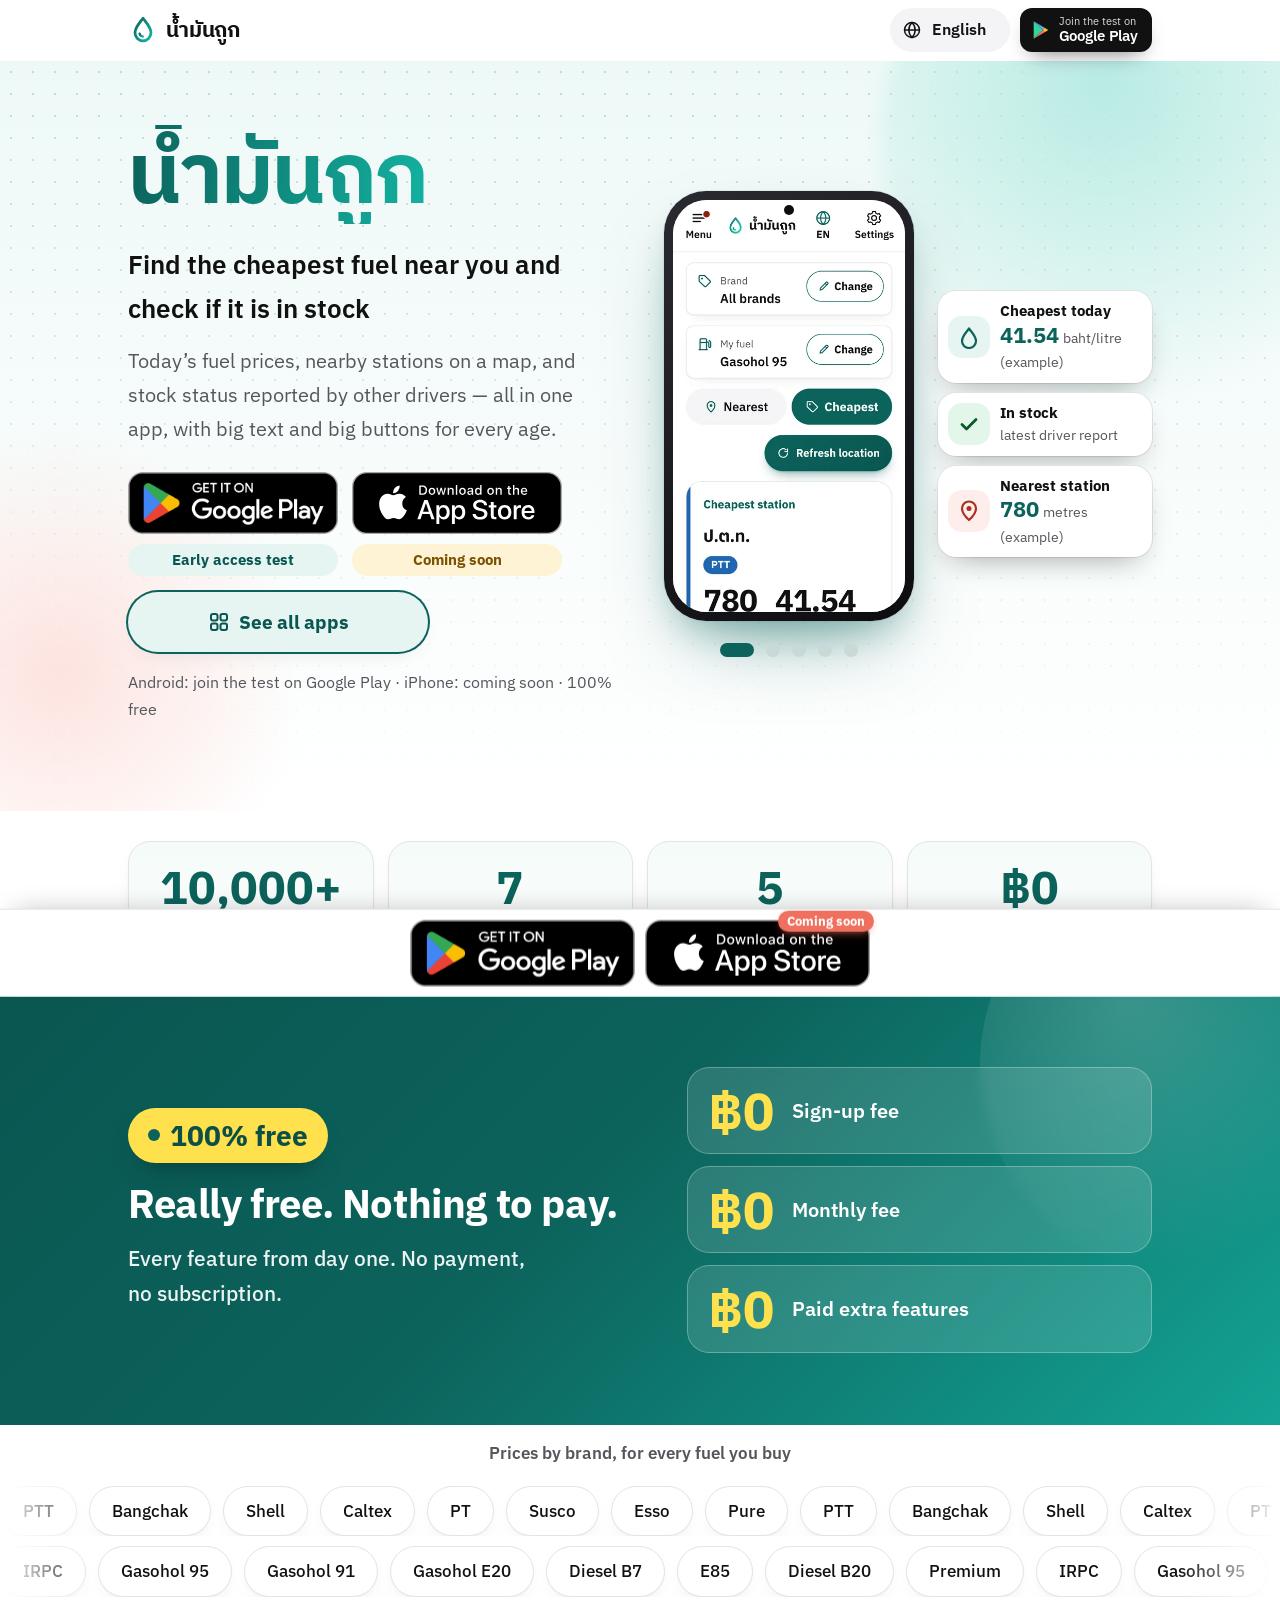
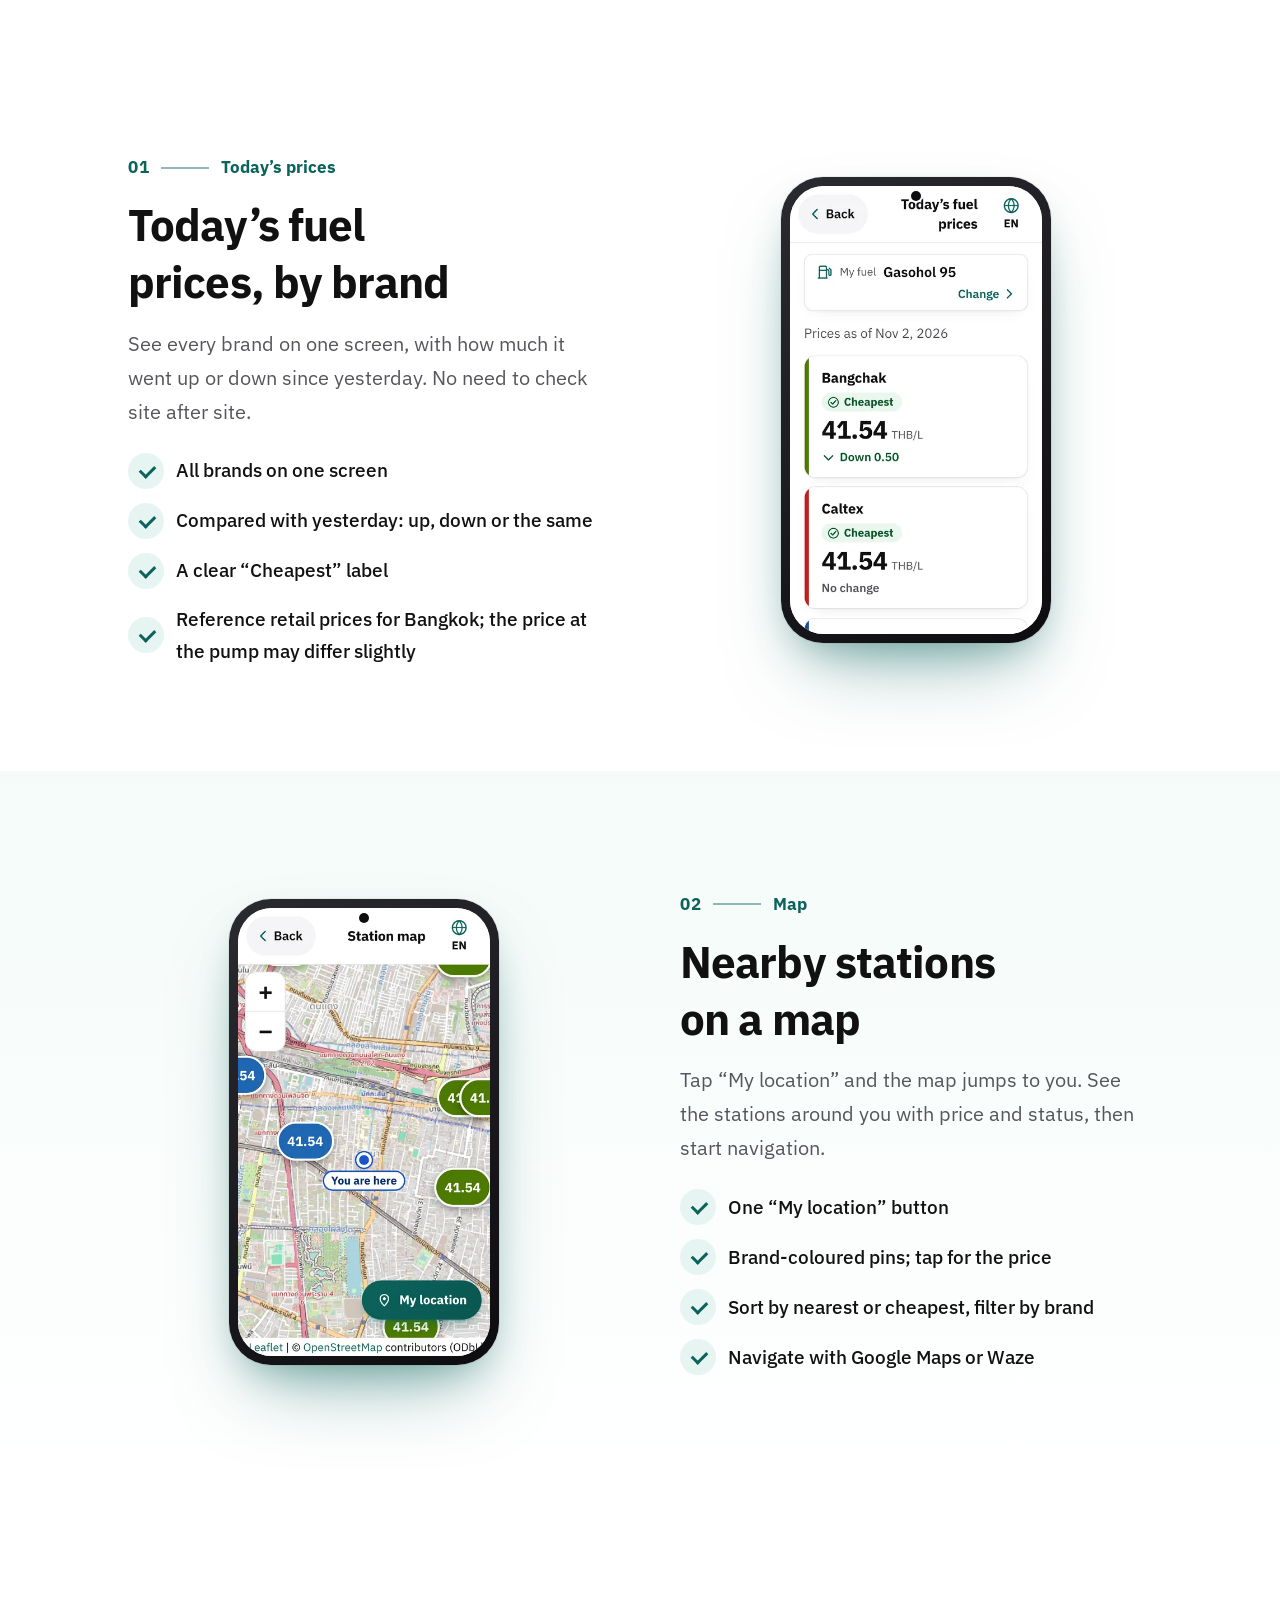
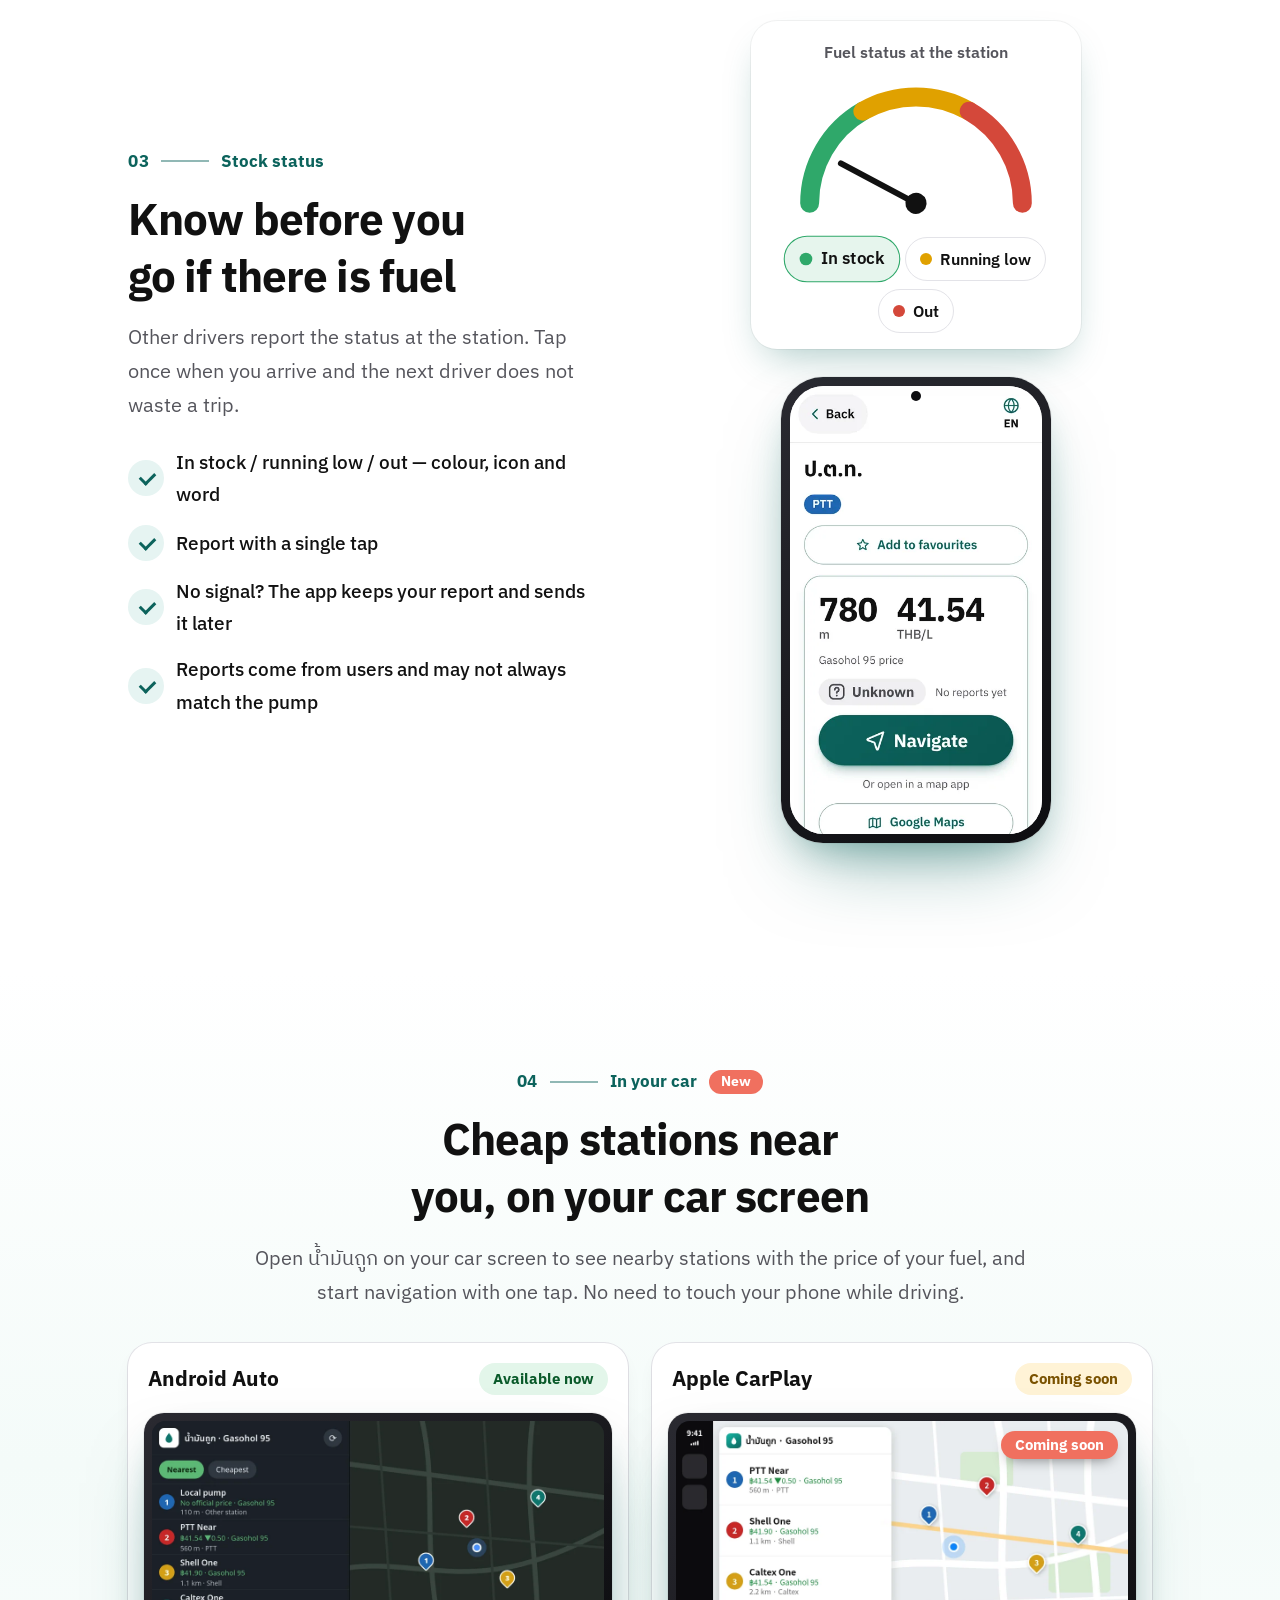
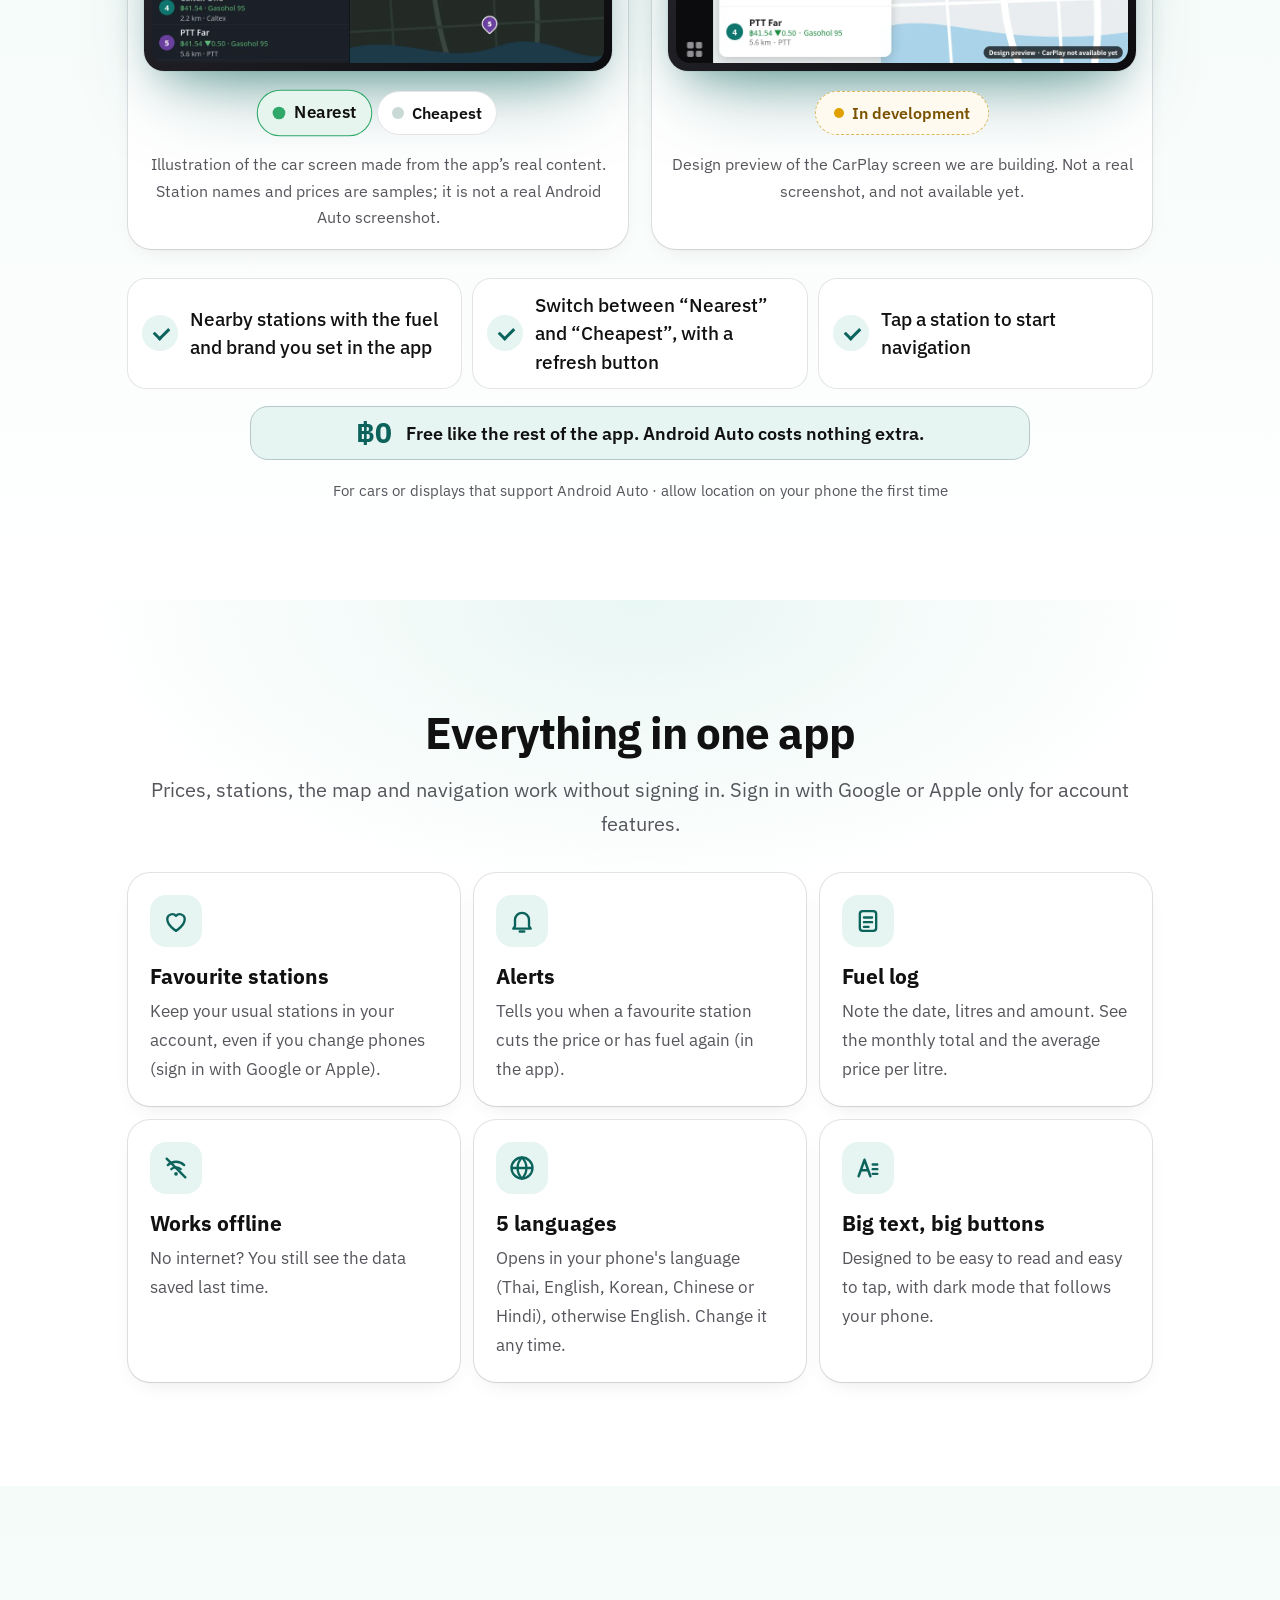
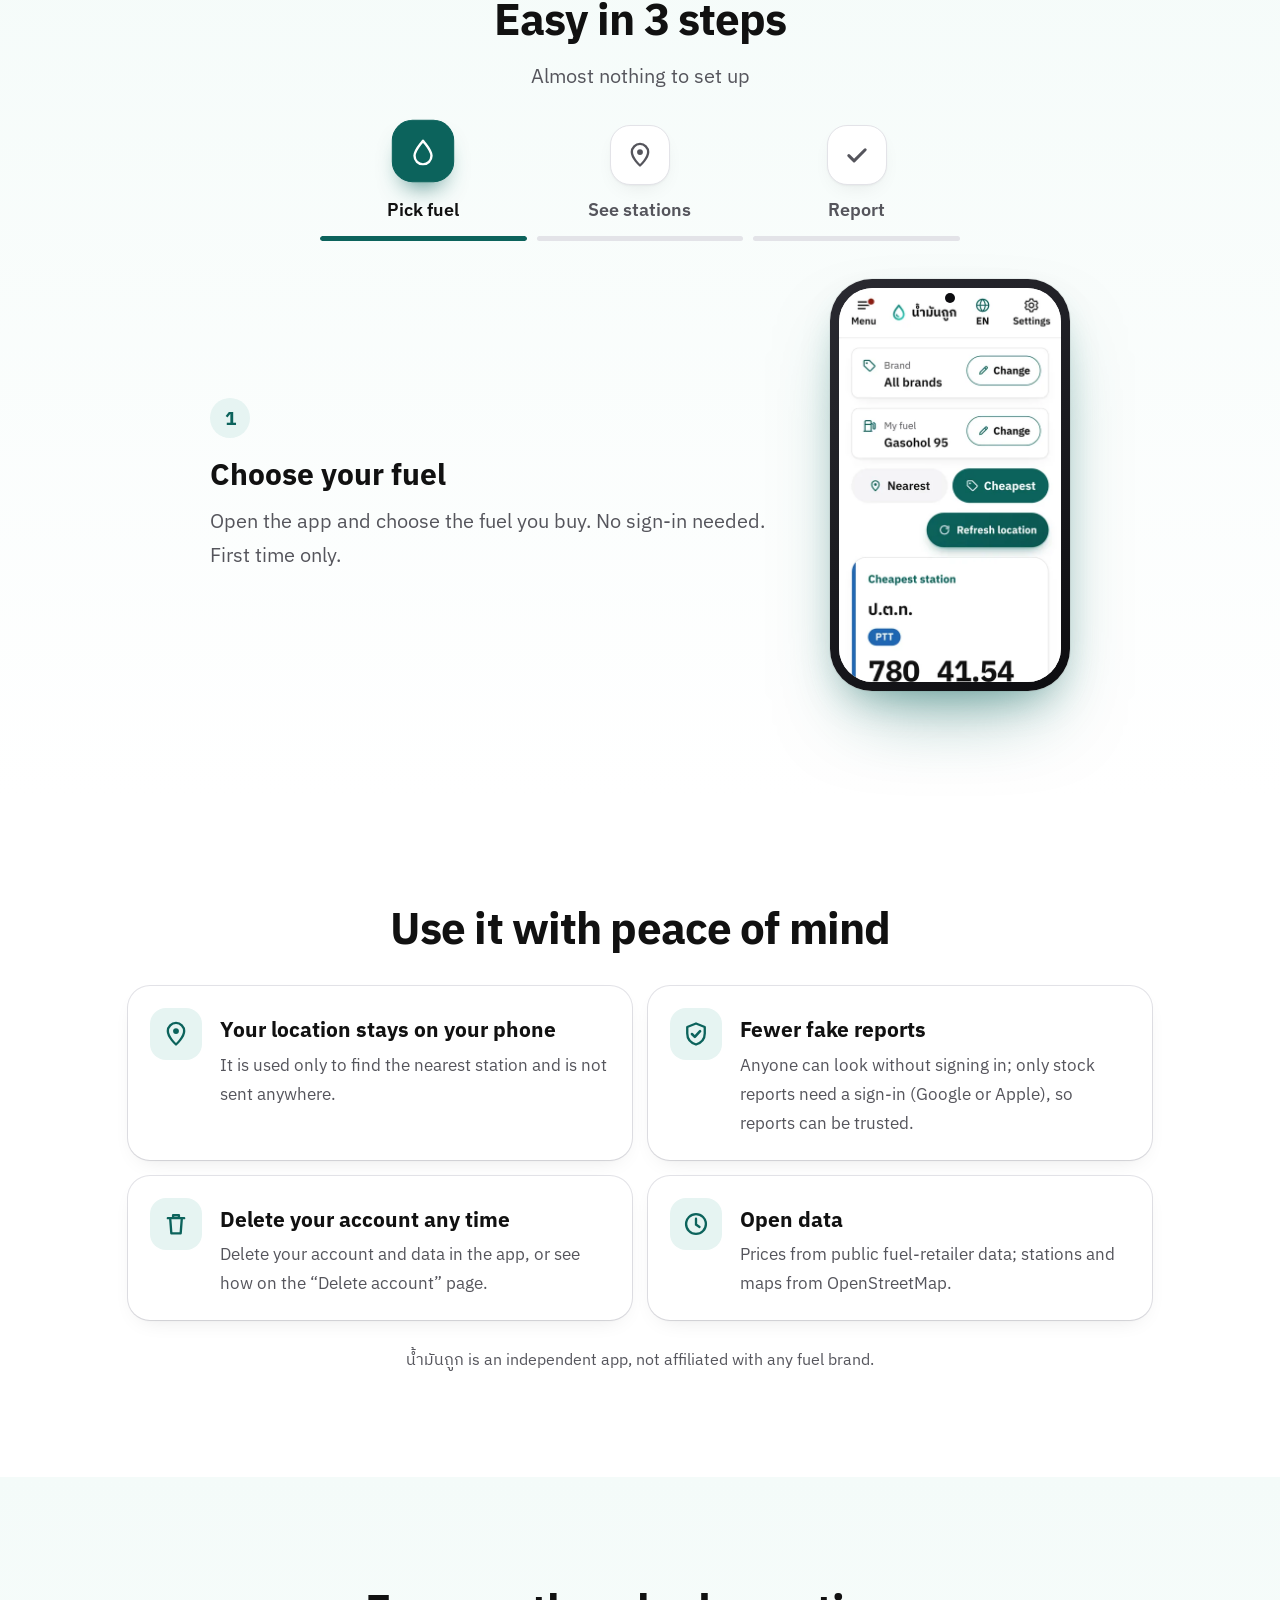
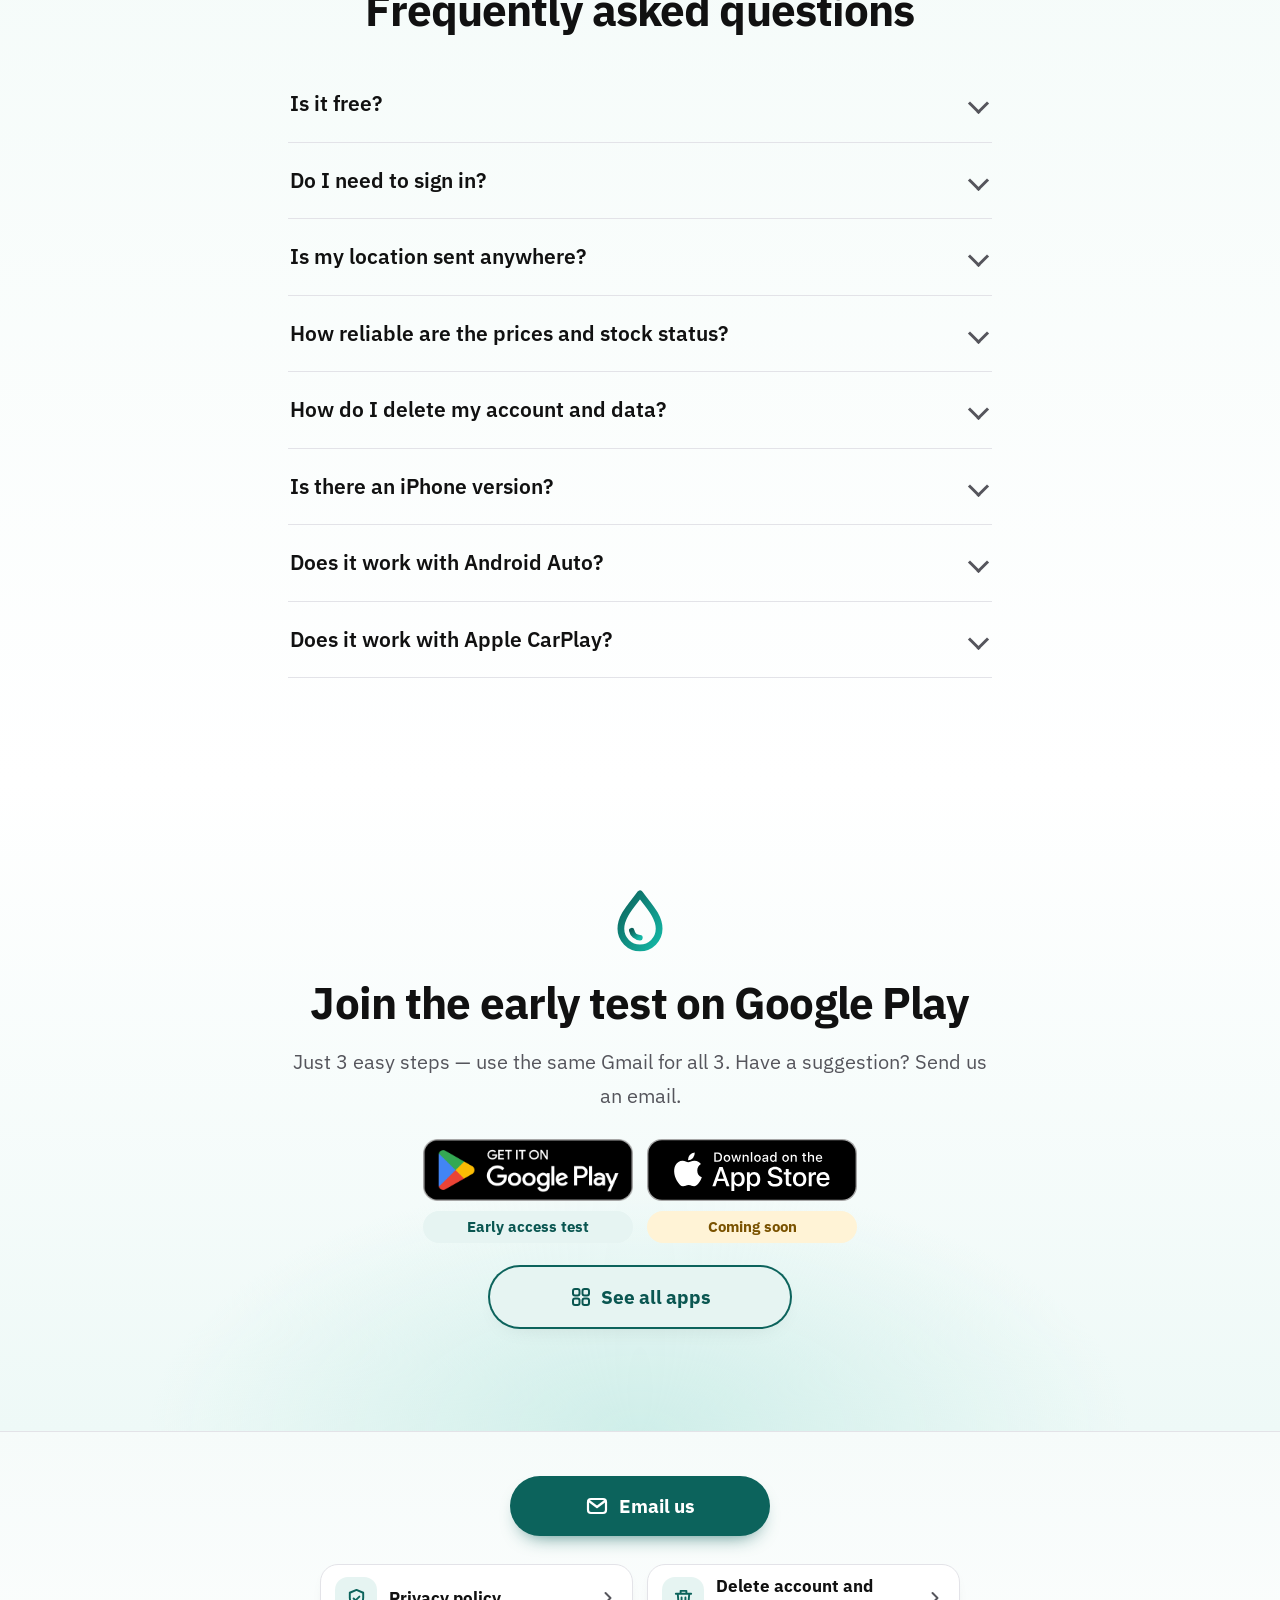
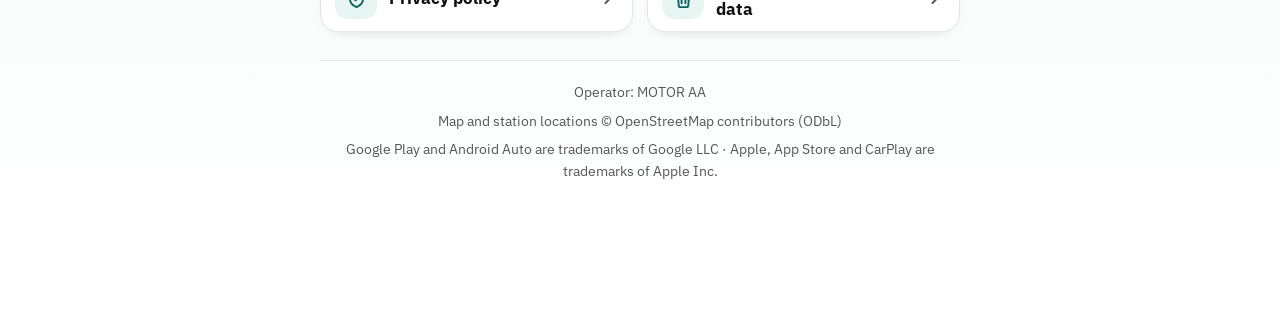
==== commit 90c0782a: "Intro page: remove the 'See features' button in all languages The hero keeps a single 'See all apps'" ====
--- a/index.html
+++ b/index.html
@@ -52,9 +52,8 @@
           <div class="store"><a class="badge" href="join.html" aria-label="Google Play — ทดสอบก่อน⁠ใคร" data-gp><img src="img/badges/gp-th.png" data-badge="gp" alt="" width="565" height="168" decoding="async"></a><span class="store-cap go" data-t="gpCap">ร่วม⁠ทดสอบก่อน⁠ใคร</span></div>
           <div class="store"><span class="badge off" role="img" aria-label="App Store — เร็ว ๆ นี้ (ยังไม่เปิด)" data-alt-label="asAria"><img src="img/badges/as-th.svg" data-badge="as" alt="" width="565" height="168" decoding="async"></span><span class="store-cap soon" data-t="asCap">เร็ว ๆ นี้</span></div>
         </div>
-        <div class="cta2">
-          <a class="btn ghost lg" href="#s1"><span data-t="cta2">ดูว่าทำอะไรได้บ้าง</span></a>
-          <a class="btn ghost lg apps" href="https://motoraathailand.github.io/" data-apps><svg class="ai" viewBox="0 0 24 24" aria-hidden="true"><rect x="4" y="4" width="6.5" height="6.5" rx="2" fill="none" stroke="currentColor" stroke-width="2"/><rect x="13.5" y="4" width="6.5" height="6.5" rx="2" fill="none" stroke="currentColor" stroke-width="2"/><rect x="4" y="13.5" width="6.5" height="6.5" rx="2" fill="none" stroke="currentColor" stroke-width="2"/><rect x="13.5" y="13.5" width="6.5" height="6.5" rx="2" fill="none" stroke="currentColor" stroke-width="2"/></svg><span data-t="apps">ดูแอปทั้งหมด</span></a>
+        <div class="cta2 one">
+          <a class="btn ghost lg apps" href="https://motoraathailand.github.io/th" data-apps><svg class="ai" viewBox="0 0 24 24" aria-hidden="true"><rect x="4" y="4" width="6.5" height="6.5" rx="2" fill="none" stroke="currentColor" stroke-width="2"/><rect x="13.5" y="4" width="6.5" height="6.5" rx="2" fill="none" stroke="currentColor" stroke-width="2"/><rect x="4" y="13.5" width="6.5" height="6.5" rx="2" fill="none" stroke="currentColor" stroke-width="2"/><rect x="13.5" y="13.5" width="6.5" height="6.5" rx="2" fill="none" stroke="currentColor" stroke-width="2"/></svg><span data-t="apps">ดูแอปทั้งหมด</span></a>
         </div>
       </div>
       <p class="note in-h" style="--h:5" data-t="note">Android: ร่วม⁠ทดสอบบน Google Play · iPhone: เร็ว ๆ นี้ · ฟรี 100%</p>
@@ -257,7 +256,7 @@
           <div class="store"><a class="badge" href="join.html" aria-label="Google Play — ทดสอบก่อน⁠ใคร" data-gp><img src="img/badges/gp-th.png" data-badge="gp" alt="" width="565" height="168" decoding="async"></a><span class="store-cap go" data-t="gpCap">ร่วม⁠ทดสอบก่อน⁠ใคร</span></div>
           <div class="store"><span class="badge off" role="img" aria-label="App Store — เร็ว ๆ นี้ (ยังไม่เปิด)" data-alt-label="asAria"><img src="img/badges/as-th.svg" data-badge="as" alt="" width="565" height="168" decoding="async"></span><span class="store-cap soon" data-t="asCap">เร็ว ๆ นี้</span></div>
         </div></div>
-    <div class="cta2 one center rv" style="--d:.15s"><a class="btn ghost lg apps" href="https://motoraathailand.github.io/" data-apps><svg class="ai" viewBox="0 0 24 24" aria-hidden="true"><rect x="4" y="4" width="6.5" height="6.5" rx="2" fill="none" stroke="currentColor" stroke-width="2"/><rect x="13.5" y="4" width="6.5" height="6.5" rx="2" fill="none" stroke="currentColor" stroke-width="2"/><rect x="4" y="13.5" width="6.5" height="6.5" rx="2" fill="none" stroke="currentColor" stroke-width="2"/><rect x="13.5" y="13.5" width="6.5" height="6.5" rx="2" fill="none" stroke="currentColor" stroke-width="2"/></svg><span data-t="apps">ดูแอปทั้งหมด</span></a></div>
+    <div class="cta2 one center rv" style="--d:.15s"><a class="btn ghost lg apps" href="https://motoraathailand.github.io/th" data-apps><svg class="ai" viewBox="0 0 24 24" aria-hidden="true"><rect x="4" y="4" width="6.5" height="6.5" rx="2" fill="none" stroke="currentColor" stroke-width="2"/><rect x="13.5" y="4" width="6.5" height="6.5" rx="2" fill="none" stroke="currentColor" stroke-width="2"/><rect x="4" y="13.5" width="6.5" height="6.5" rx="2" fill="none" stroke="currentColor" stroke-width="2"/><rect x="13.5" y="13.5" width="6.5" height="6.5" rx="2" fill="none" stroke="currentColor" stroke-width="2"/></svg><span data-t="apps">ดูแอปทั้งหมด</span></a></div>
   </div>
 </section>
 </main>
@@ -284,7 +283,7 @@
   <span class="dlb dlb-off" role="img" aria-label="App Store — เร็ว ๆ นี้ (ยังไม่เปิด)" data-alt-label="asAria"><img src="img/badges/as-th.svg" data-badge="as" alt="" width="565" height="168" decoding="async"><em class="dlb-tag" data-t="asCap">เร็ว ๆ นี้</em></span>
 </div></div>
 <button type="button" class="totop" id="totop" hidden aria-label="กลับไปด้านบน" data-alt-label="totop"><svg viewBox="0 0 24 24" aria-hidden="true"><path d="M6 14l6-6 6 6" fill="none" stroke="currentColor" stroke-width="2.400" stroke-linecap="round" stroke-linejoin="round"/></svg></button>
-<script src="strings.js?v=0de4c94870"></script>
+<script src="strings.js?v=35f33f937e"></script>
 <script src="landing.js?v=af29730ba4"></script>
 </body>
 </html>
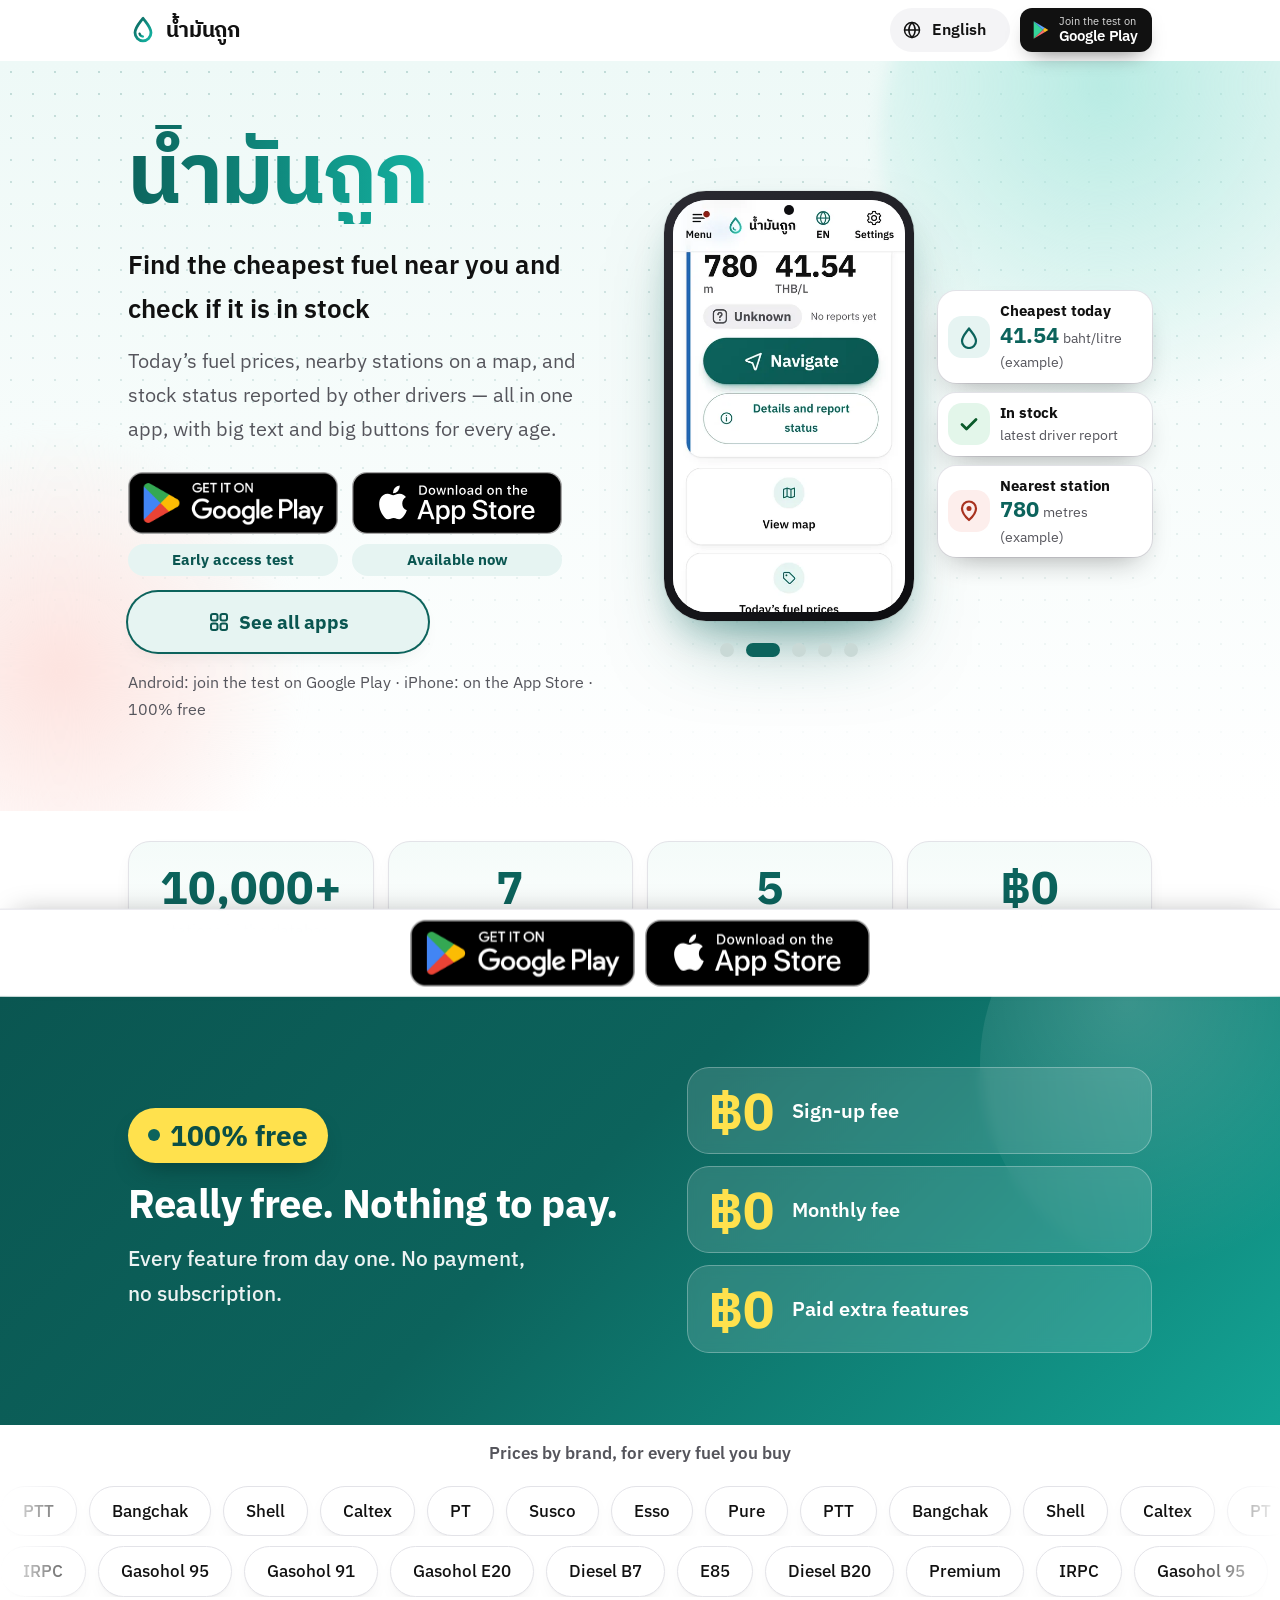
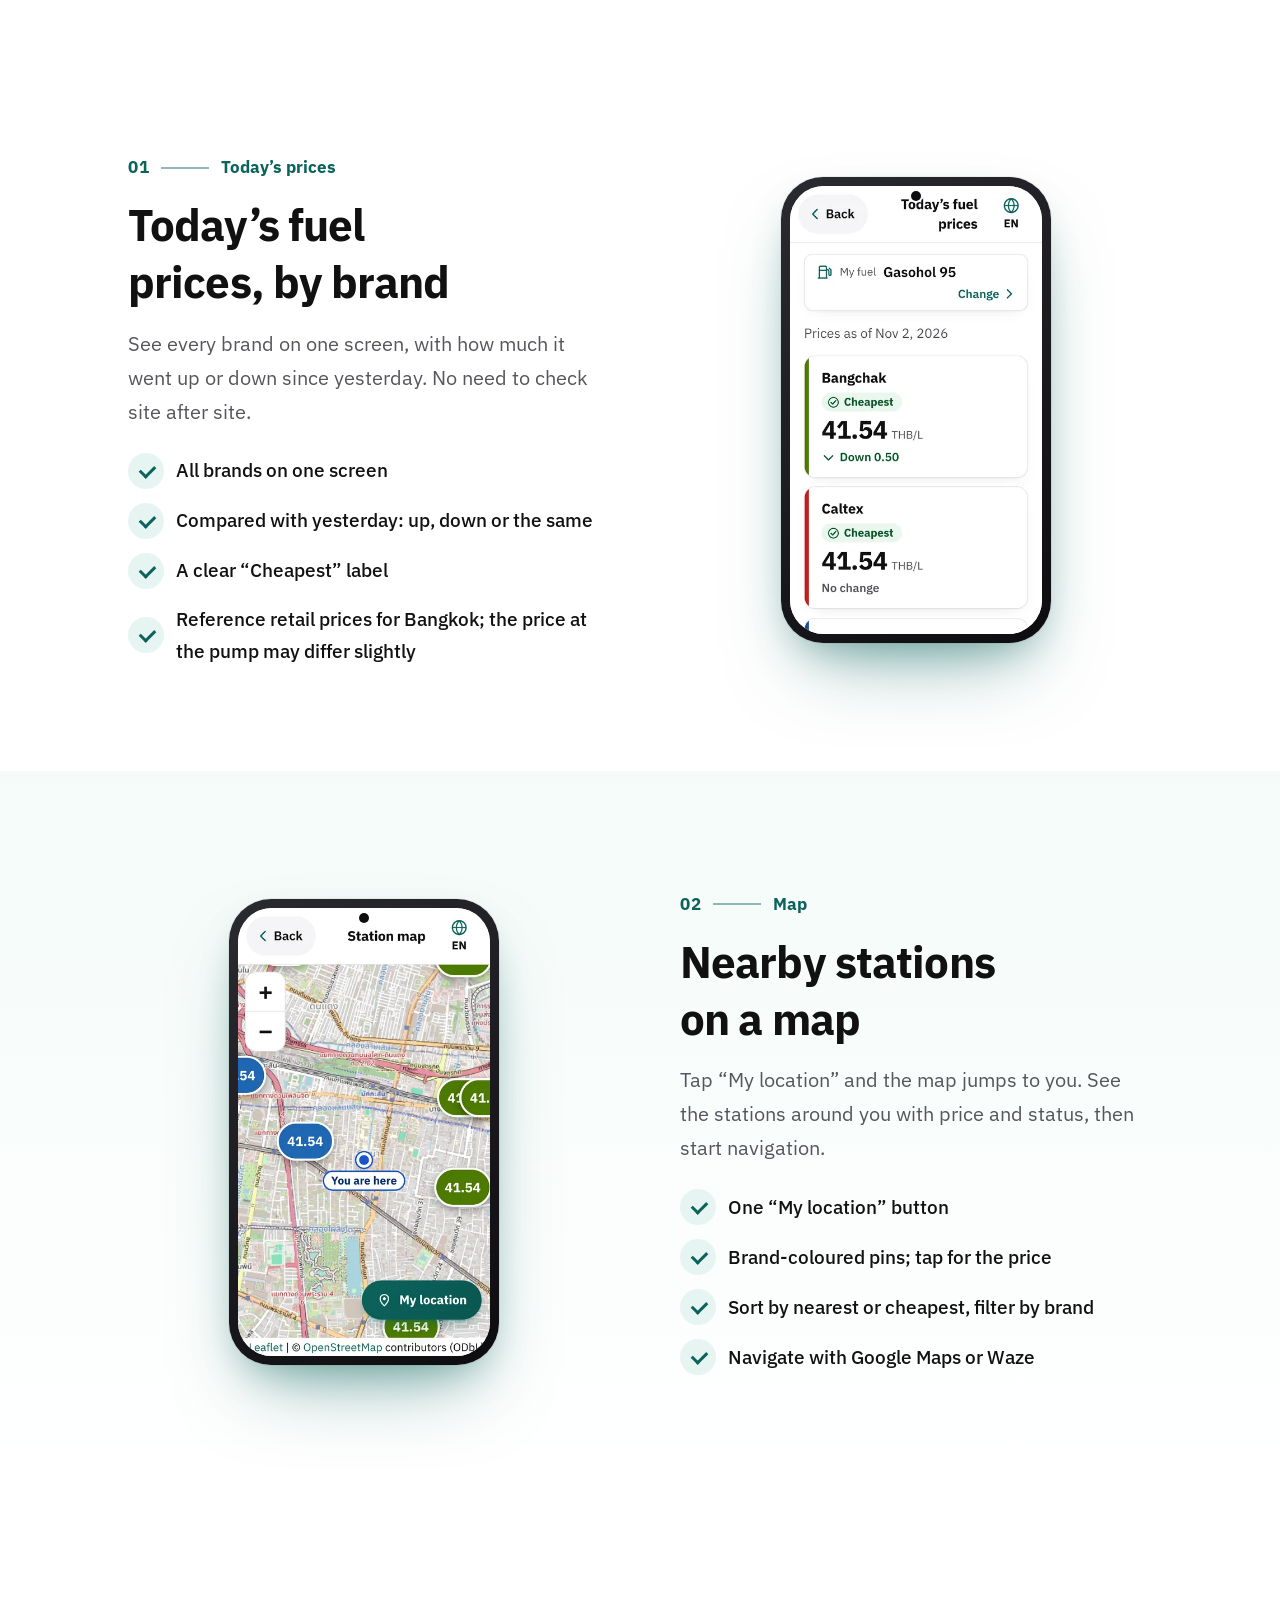
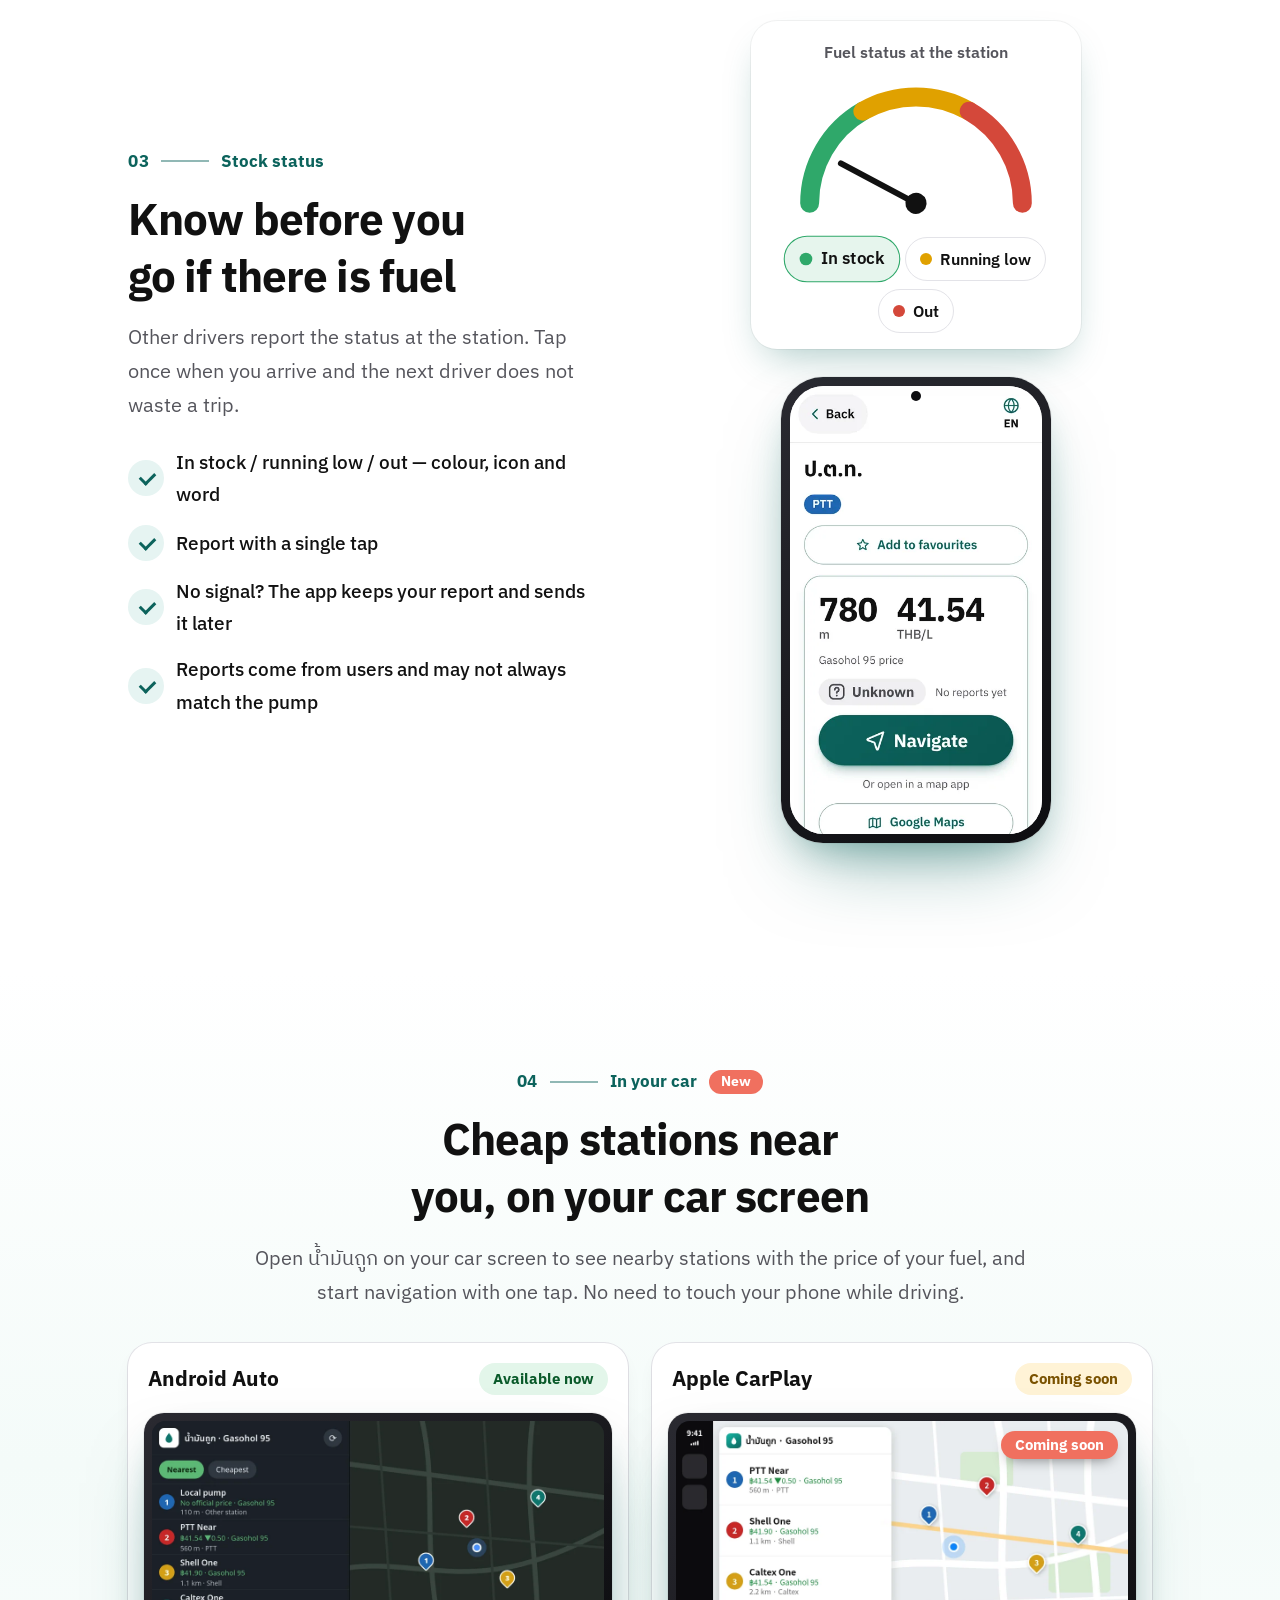
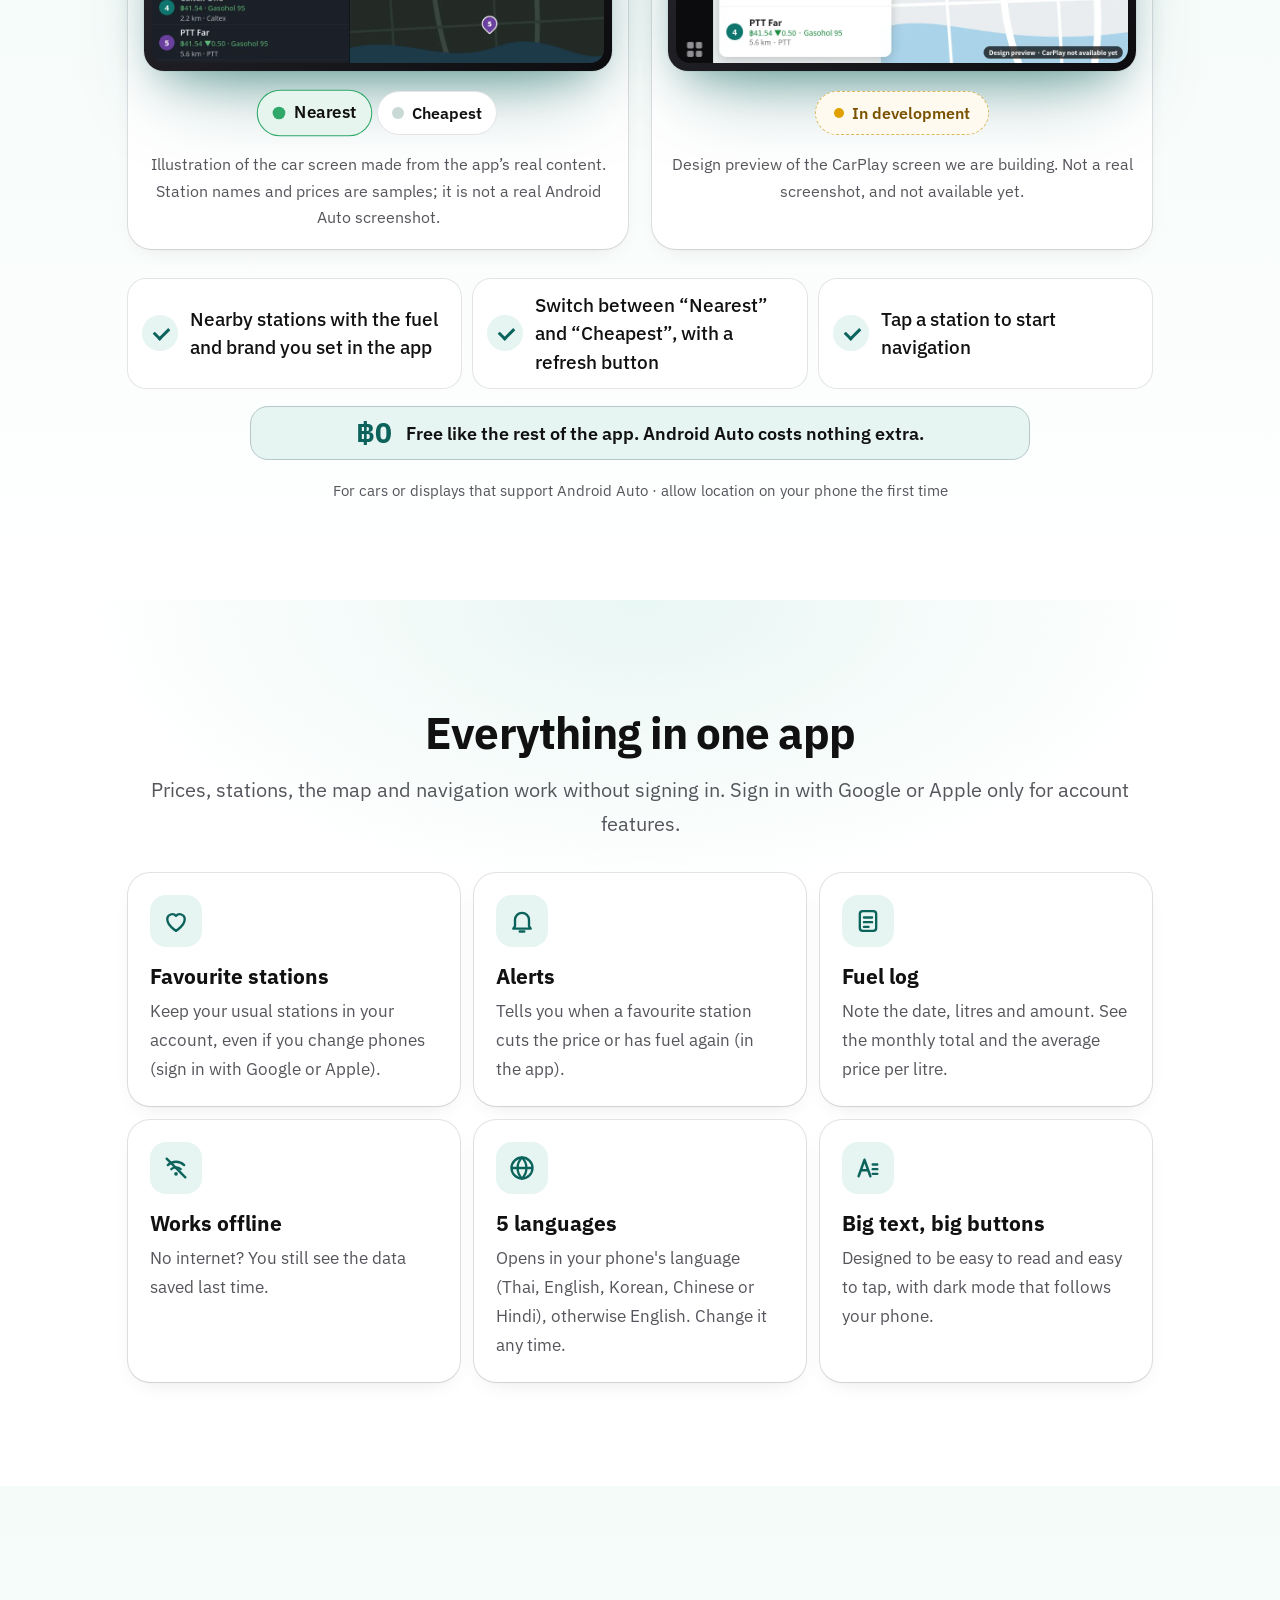
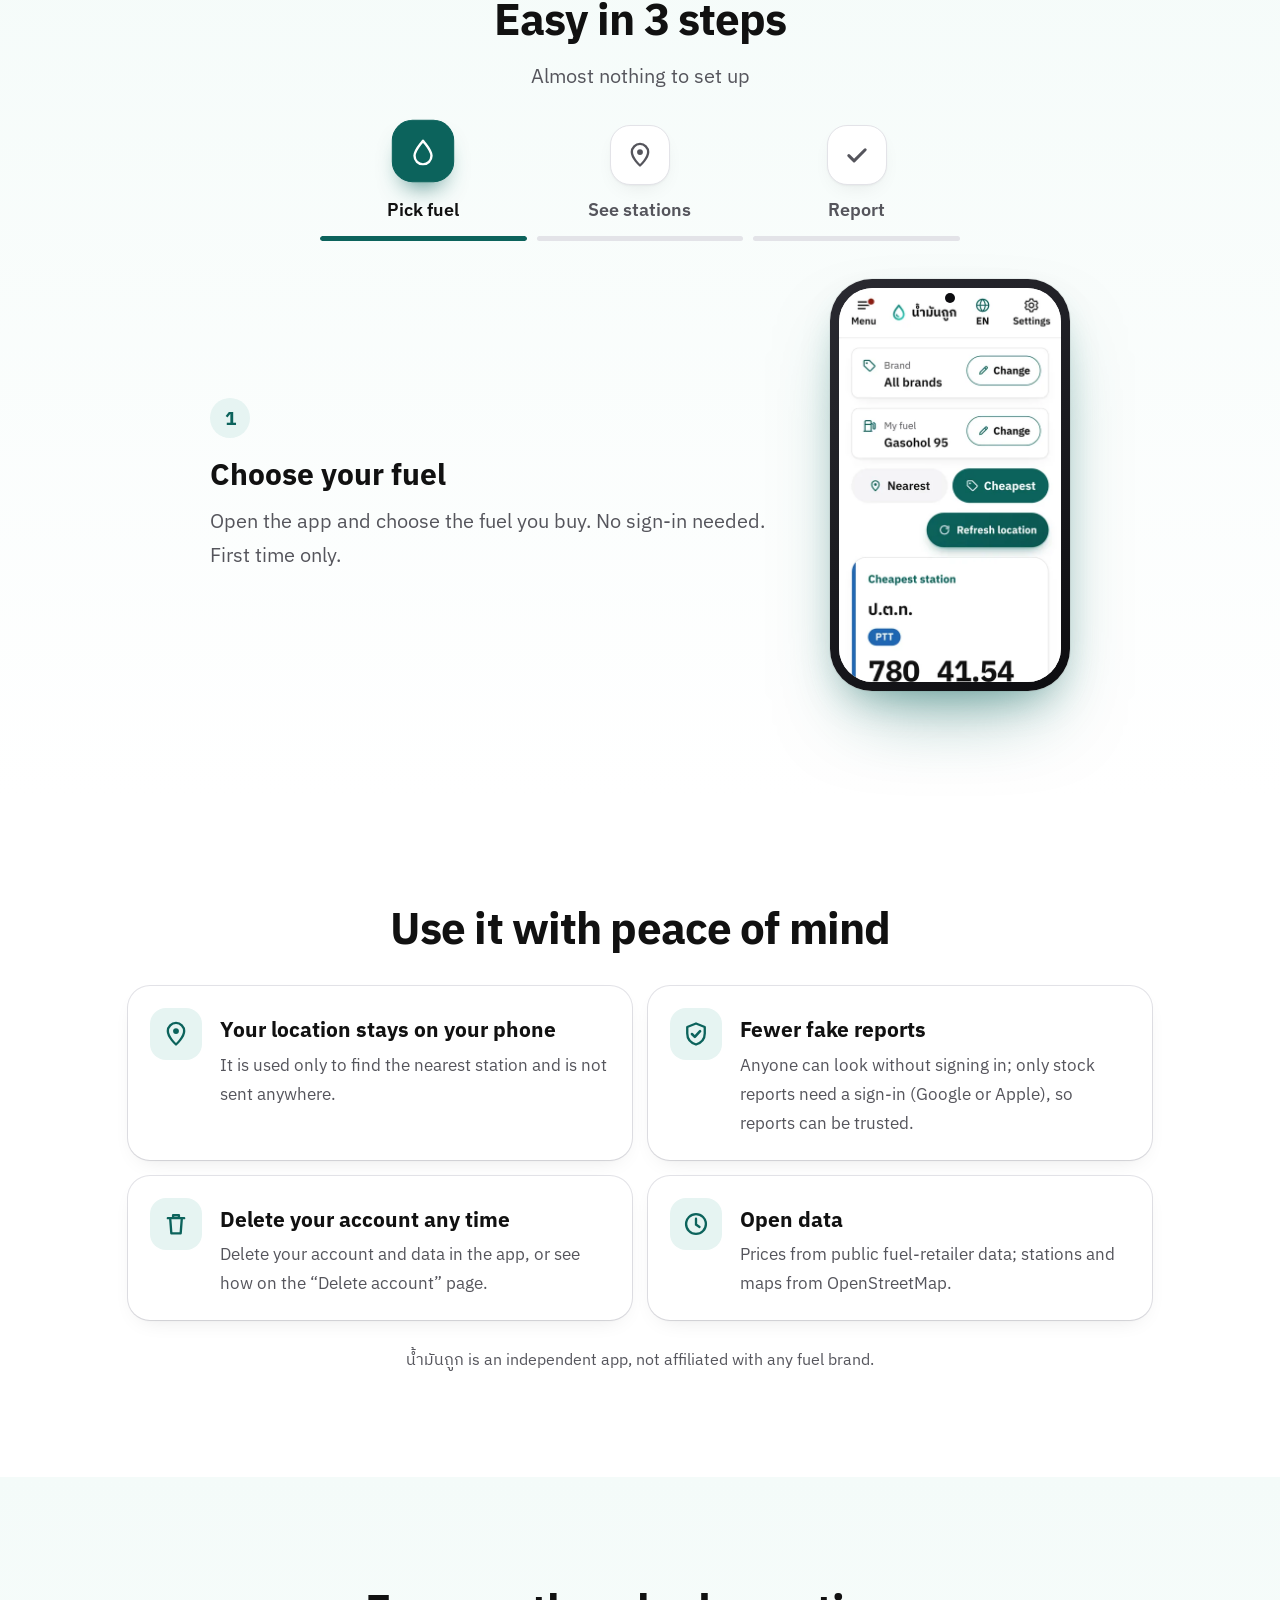
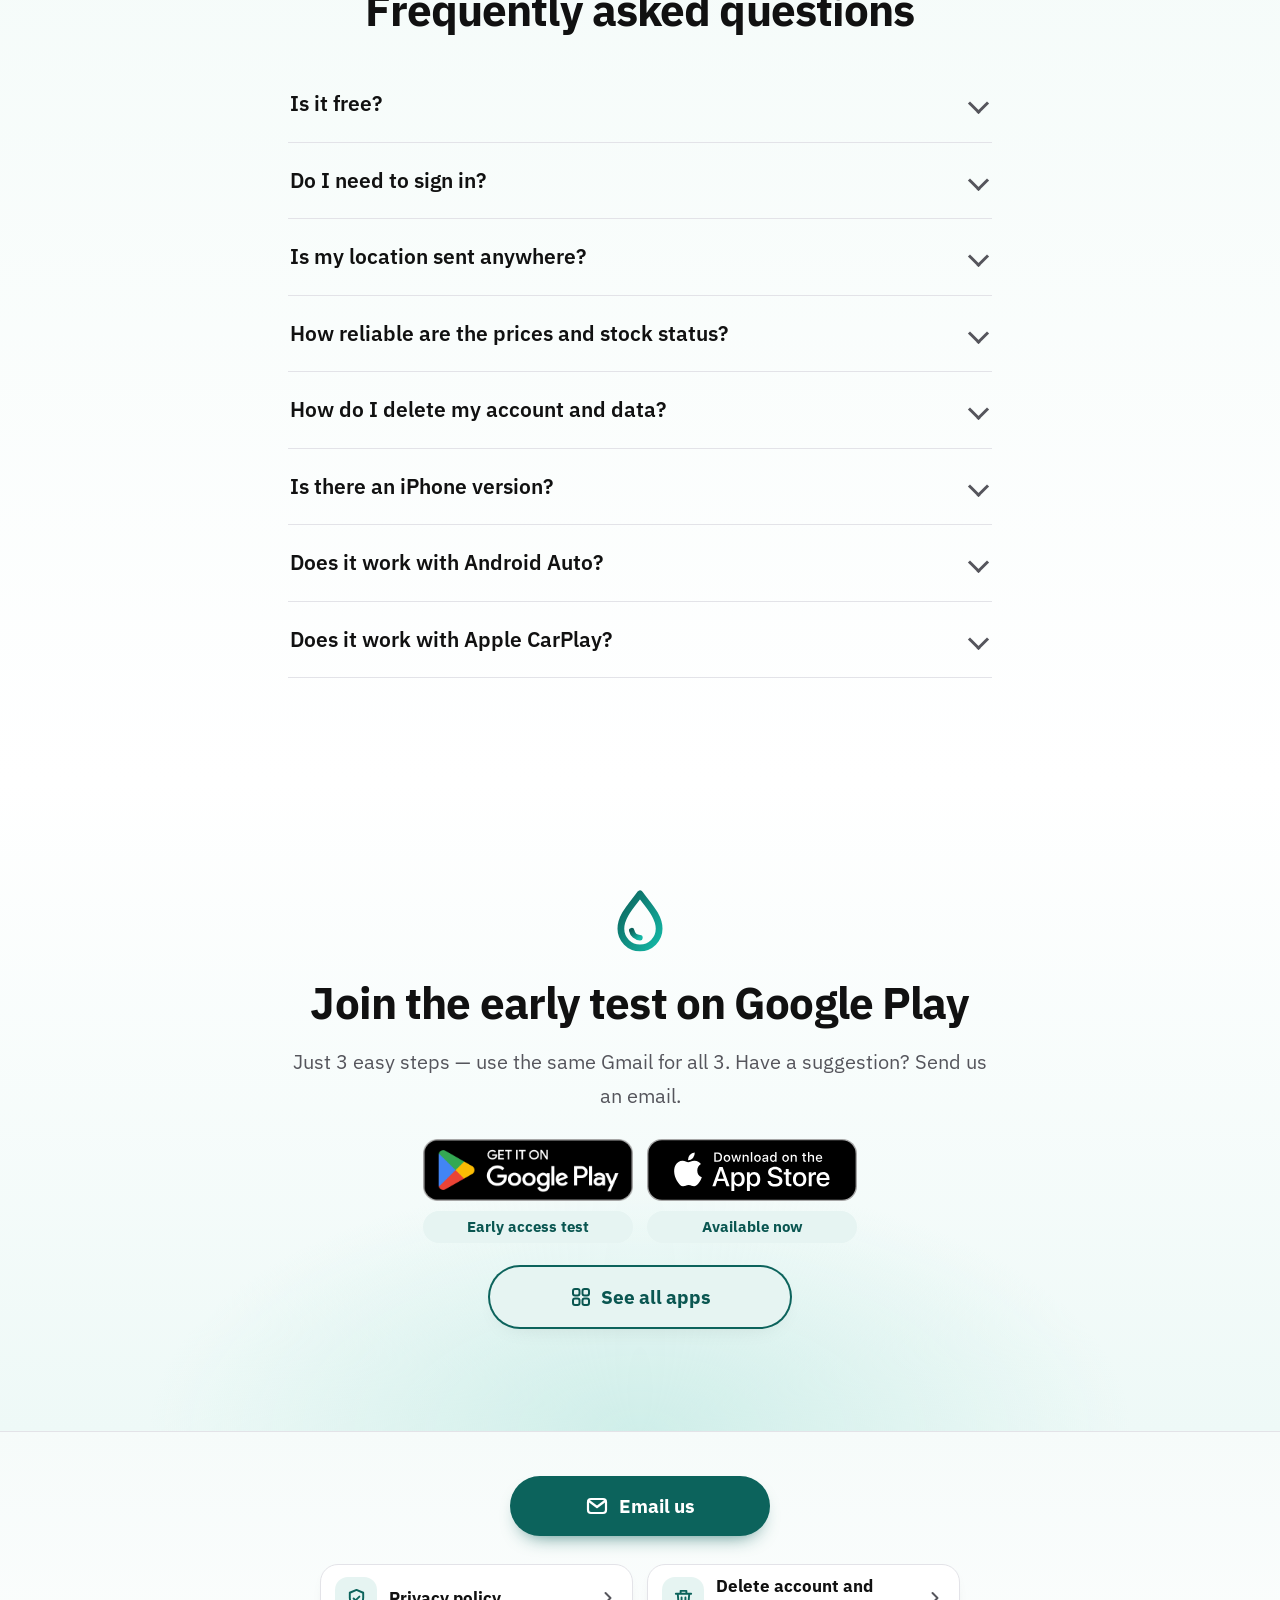
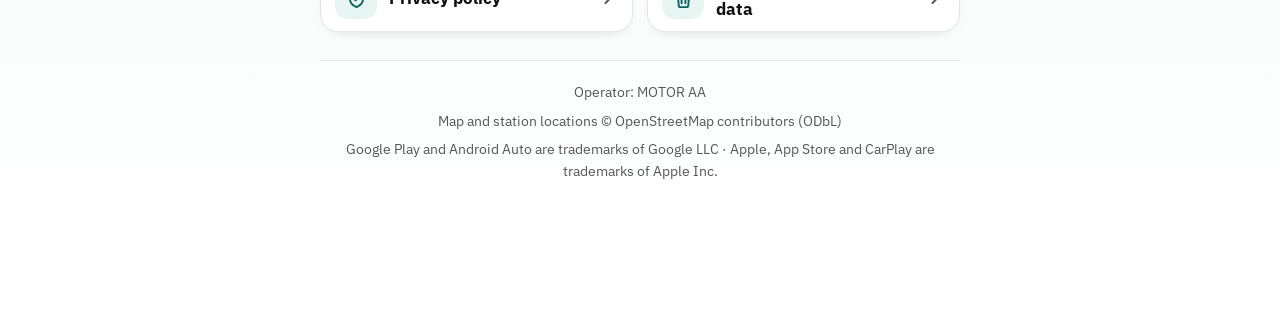
==== commit 3dc828f4: "Intro page: App Store is live in Thailand Link the App Store badge to the live Thailand listing, rep" ====
--- a/index.html
+++ b/index.html
@@ -4,19 +4,19 @@
 <meta charset="utf-8">
 <meta name="viewport" content="width=device-width, initial-scale=1, viewport-fit=cover">
 <title>น้ำมันถูก — หาปั๊มราคาถูกใกล้คุณ เช็กได้ว่ามีน้ำมันไหม</title>
-<meta name="description" content="แอป Android ดูราคาน้ำมันวัน⁠นี้แยกตามยี่ห้อ ปั๊มใกล้คุณบนแผนที่ และสถานะน้ำมันจากผู้ใช้ด้วยกัน ใช้งานบนหน้า⁠จอรถผ่าน Android Auto ได้ ฟรี 100% ไม่มีค่าสมัคร ไม่มีค่าราย⁠เดือน ตัวใหญ่ อ่านง่าย">
+<meta name="description" content="แอปดูราคาน้ำมันวัน⁠นี้แยกตามยี่ห้อ ปั๊มใกล้คุณบนแผนที่ และสถานะน้ำมันจากผู้ใช้ด้วยกัน ใช้ได้บน Android และ iPhone ใช้งานบนหน้า⁠จอรถผ่าน Android Auto ได้ ฟรี 100% ไม่มีค่าสมัคร ไม่มีค่าราย⁠เดือน ตัวใหญ่ อ่านง่าย">
 <meta name="robots" content="index, follow">
 <meta name="theme-color" content="#ffffff">
 <meta name="color-scheme" content="light">
 <link rel="canonical" href="https://motoraathailand.github.io/nammanthuk-site/">
 <meta property="og:type" content="website"><meta property="og:site_name" content="น้ำมันถูก"><meta property="og:locale" content="th_TH">
-<meta property="og:title" content="น้ำมันถูก — หาปั๊มราคาถูกใกล้คุณ เช็กได้ว่ามีน้ำมันไหม"><meta property="og:description" content="แอป Android ดูราคาน้ำมันวัน⁠นี้แยกตามยี่ห้อ ปั๊มใกล้คุณบนแผนที่ และสถานะน้ำมันจากผู้ใช้ด้วยกัน ใช้งานบนหน้า⁠จอรถผ่าน Android Auto ได้ ฟรี 100% ไม่มีค่าสมัคร ไม่มีค่าราย⁠เดือน ตัวใหญ่ อ่านง่าย">
+<meta property="og:title" content="น้ำมันถูก — หาปั๊มราคาถูกใกล้คุณ เช็กได้ว่ามีน้ำมันไหม"><meta property="og:description" content="แอปดูราคาน้ำมันวัน⁠นี้แยกตามยี่ห้อ ปั๊มใกล้คุณบนแผนที่ และสถานะน้ำมันจากผู้ใช้ด้วยกัน ใช้ได้บน Android และ iPhone ใช้งานบนหน้า⁠จอรถผ่าน Android Auto ได้ ฟรี 100% ไม่มีค่าสมัคร ไม่มีค่าราย⁠เดือน ตัวใหญ่ อ่านง่าย">
 <meta property="og:url" content="https://motoraathailand.github.io/nammanthuk-site/">
 <link rel="icon" href="img/icon.svg" type="image/svg+xml">
 <script>/* decide the language first (no flash): ?lang= > saved choice > phone language (th/en/ko/zh/hi by primary subtag) > English (owner rule 2026-10-30). The Thai text baked into this file is only the no-JS fallback; a non-Thai result keeps the page hidden (html.pl) until landing.js has swapped the text. */
 (function(){var L=['th','en','ko','zh','hi'],l='en';try{var m=/[?&]lang=(\w\w)/.exec(location.search),s=localStorage.getItem('nmt.site.lang'),a=navigator.languages&&navigator.languages.length?navigator.languages:[navigator.language],p='';if(m&&L.indexOf(m[1])>-1)l=m[1];else if(L.indexOf(s)>-1)l=s;else for(var i=0;i<a.length;i++){p=String(a[i]||'').toLowerCase().split(/[-_]/)[0];if(L.indexOf(p)>-1){l=p;break}}}catch(e){}window.__L=l;document.documentElement.lang=l;document.documentElement.className='js'+(l==='th'?'':' pl')})();</script>
 <link rel="preload" href="fonts/ibm-plex-sans-thai-thai-700-normal.woff2" as="font" type="font/woff2" crossorigin>
-<link rel="stylesheet" href="landing.css?v=febc9bf71c">
+<link rel="stylesheet" href="landing.css?v=1a86609828">
 <script type="application/ld+json">{"@context":"https://schema.org","@type":"SoftwareApplication","name":"น้ำมันถูก","applicationCategory":"UtilitiesApplication","operatingSystem":"Android","inLanguage":["th","en","ko","zh","hi"],"offers":{"@type":"Offer","price":"0","priceCurrency":"THB"},"author":{"@type":"Person","name":"MOTOR AA"}}</script>
 </head>
 <body>
@@ -50,13 +50,13 @@
       <div class="cta in-h" style="--h:4">
         <div class="stores">
           <div class="store"><a class="badge" href="join.html" aria-label="Google Play — ทดสอบก่อน⁠ใคร" data-gp><img src="img/badges/gp-th.png" data-badge="gp" alt="" width="565" height="168" decoding="async"></a><span class="store-cap go" data-t="gpCap">ร่วม⁠ทดสอบก่อน⁠ใคร</span></div>
-          <div class="store"><span class="badge off" role="img" aria-label="App Store — เร็ว ๆ นี้ (ยังไม่เปิด)" data-alt-label="asAria"><img src="img/badges/as-th.svg" data-badge="as" alt="" width="565" height="168" decoding="async"></span><span class="store-cap soon" data-t="asCap">เร็ว ๆ นี้</span></div>
+          <div class="store"><a class="badge" href="https://apps.apple.com/th/app/id6832604587" data-as aria-label="App Store — ดาวน์โหลดได้แล้ว" data-alt-label="asAria"><img src="img/badges/as-th.svg" data-badge="as" alt="" width="565" height="168" decoding="async"></a><span class="store-cap go" data-t="asGo">ดาวน์โหลดได้แล้ว</span></div>
         </div>
         <div class="cta2 one">
-          <a class="btn ghost lg apps" href="https://motoraathailand.github.io/th" data-apps><svg class="ai" viewBox="0 0 24 24" aria-hidden="true"><rect x="4" y="4" width="6.5" height="6.5" rx="2" fill="none" stroke="currentColor" stroke-width="2"/><rect x="13.5" y="4" width="6.5" height="6.5" rx="2" fill="none" stroke="currentColor" stroke-width="2"/><rect x="4" y="13.5" width="6.5" height="6.5" rx="2" fill="none" stroke="currentColor" stroke-width="2"/><rect x="13.5" y="13.5" width="6.5" height="6.5" rx="2" fill="none" stroke="currentColor" stroke-width="2"/></svg><span data-t="apps">ดูแอปทั้งหมด</span></a>
+          <a class="btn ghost lg apps" href="https://motoraath.com" data-apps><svg class="ai" viewBox="0 0 24 24" aria-hidden="true"><rect x="4" y="4" width="6.5" height="6.5" rx="2" fill="none" stroke="currentColor" stroke-width="2"/><rect x="13.5" y="4" width="6.5" height="6.5" rx="2" fill="none" stroke="currentColor" stroke-width="2"/><rect x="4" y="13.5" width="6.5" height="6.5" rx="2" fill="none" stroke="currentColor" stroke-width="2"/><rect x="13.5" y="13.5" width="6.5" height="6.5" rx="2" fill="none" stroke="currentColor" stroke-width="2"/></svg><span data-t="apps">ดูแอปทั้งหมด</span></a>
         </div>
       </div>
-      <p class="note in-h" style="--h:5" data-t="note">Android: ร่วม⁠ทดสอบบน Google Play · iPhone: เร็ว ๆ นี้ · ฟรี 100%</p>
+      <p class="note in-h" style="--h:5" data-t="note">Android: ร่วม⁠ทดสอบบน Google Play · iPhone: ดาวน์โหลดได้บน App Store · ฟรี 100%</p>
     </div>
     <div class="hero-vis in-h" style="--h:2">
       <div class="phone-wrap" id="tiltBox">
@@ -240,7 +240,7 @@
       <details><summary data-t="q3">ตำแหน่งของฉันถูกส่งไปที่ไหนไหม?</summary><p data-t="a3">ไม่ แอปใช้ตำแหน่งบนเครื่องของคุณเพื่อหาปั๊มที่ใกล้ที่สุดเท่านั้น ไม่ส่งตำแหน่งไปที่ไหน</p></details>
       <details><summary data-t="q4">ราคาและสถานะน้ำมันเชื่อถือได้แค่ไหน?</summary><p data-t="a4">ราคาเป็นราคาอ้างอิงขายปลีกในกรุงเทพฯ ราคาหน้าปั๊มอาจต่างเล็ก⁠น้อย ส่วนสถานะ มี/ใกล้⁠หมด/หมด เป็นรายงานจากผู้ใช้ด้วยกัน อาจไม่ตรงกับหน้าปั๊มเสมอไป</p></details>
       <details><summary data-t="q5">ลบบัญชีและข้อ⁠มูลได้อย่างไร?</summary><p data-t="a5">ในแอปไปที่ เมนู → บัญชี⁠ของ⁠ฉัน → ลบบัญชี หรือดูวิธีที่หน้า “ขอลบบัญชีและข้อ⁠มูล” ด้านล่างของหน้านี้</p></details>
-      <details><summary data-t="q6">ใช้บน iPhone ได้ไหม?</summary><p data-t="a6">แอป iPhone จะมาบน App Store เร็ว ๆ นี้ ระหว่างนี้ผู้ใช้ Android ร่วม⁠ทดสอบบน Google Play ได้แล้ว กด “ร่วม⁠ทดสอบ” เพื่อดูวิธี</p></details>
+      <details><summary data-t="q6">ใช้บน iPhone ได้ไหม?</summary><p data-t="a6">ได้เลย แอป iPhone อยู่บน App Store แล้ว กดปุ่ม App Store เพื่อดาวน์โหลด ใช้ได้ในประเทศไทย และฟรี แอป Android ร่วม⁠ทดสอบบน Google Play ได้เช่นกัน กด “ร่วม⁠ทดสอบ” เพื่อดูวิธี</p></details>
       <details><summary data-t="q7">ใช้กับ Android Auto ได้ไหม?</summary><p data-t="a7">ได้ เปิดน้ำมันถูกบนหน้า⁠จอรถที่รองรับ Android Auto จะเห็นปั๊มใกล้คุณพร้อมราคาน้ำมันที่ตั้งไว้ในแอป เรียงตามใกล้⁠สุดหรือถูก⁠สุด แตะเพื่อนำทาง ฟรี ต้องอนุญาตตำแหน่งบนโทร⁠ศัพท์ก่อนใช้ครั้ง⁠แรก</p></details>
       <details><summary data-t="q8">ใช้กับ Apple CarPlay ได้ไหม?</summary><p data-t="a8">ยังไม่ได้ตอนนี้ เรากำลังพัฒนาหน้า⁠จอ CarPlay อยู่ ภาพในหน้านี้เป็นตัว⁠อย่างดีไซน์ จะแจ้งให้ทราบเมื่อพร้อมใช้</p></details>
     </div>
@@ -254,9 +254,9 @@
     <p class="rv" style="--d:.05s" data-t="finalP">ทำเองได้ใน 3 ขั้นตอนง่าย ๆ (ใช้ Gmail เดียวกันทั้ง 3 ขั้นตอน) มีข้อเสนอแนะ? ส่งอีเมลหาเราได้เลย</p>
     <div class="dl rv" style="--d:.1s"><div class="stores center">
           <div class="store"><a class="badge" href="join.html" aria-label="Google Play — ทดสอบก่อน⁠ใคร" data-gp><img src="img/badges/gp-th.png" data-badge="gp" alt="" width="565" height="168" decoding="async"></a><span class="store-cap go" data-t="gpCap">ร่วม⁠ทดสอบก่อน⁠ใคร</span></div>
-          <div class="store"><span class="badge off" role="img" aria-label="App Store — เร็ว ๆ นี้ (ยังไม่เปิด)" data-alt-label="asAria"><img src="img/badges/as-th.svg" data-badge="as" alt="" width="565" height="168" decoding="async"></span><span class="store-cap soon" data-t="asCap">เร็ว ๆ นี้</span></div>
+          <div class="store"><a class="badge" href="https://apps.apple.com/th/app/id6832604587" data-as aria-label="App Store — ดาวน์โหลดได้แล้ว" data-alt-label="asAria"><img src="img/badges/as-th.svg" data-badge="as" alt="" width="565" height="168" decoding="async"></a><span class="store-cap go" data-t="asGo">ดาวน์โหลดได้แล้ว</span></div>
         </div></div>
-    <div class="cta2 one center rv" style="--d:.15s"><a class="btn ghost lg apps" href="https://motoraathailand.github.io/th" data-apps><svg class="ai" viewBox="0 0 24 24" aria-hidden="true"><rect x="4" y="4" width="6.5" height="6.5" rx="2" fill="none" stroke="currentColor" stroke-width="2"/><rect x="13.5" y="4" width="6.5" height="6.5" rx="2" fill="none" stroke="currentColor" stroke-width="2"/><rect x="4" y="13.5" width="6.5" height="6.5" rx="2" fill="none" stroke="currentColor" stroke-width="2"/><rect x="13.5" y="13.5" width="6.5" height="6.5" rx="2" fill="none" stroke="currentColor" stroke-width="2"/></svg><span data-t="apps">ดูแอปทั้งหมด</span></a></div>
+    <div class="cta2 one center rv" style="--d:.15s"><a class="btn ghost lg apps" href="https://motoraath.com" data-apps><svg class="ai" viewBox="0 0 24 24" aria-hidden="true"><rect x="4" y="4" width="6.5" height="6.5" rx="2" fill="none" stroke="currentColor" stroke-width="2"/><rect x="13.5" y="4" width="6.5" height="6.5" rx="2" fill="none" stroke="currentColor" stroke-width="2"/><rect x="4" y="13.5" width="6.5" height="6.5" rx="2" fill="none" stroke="currentColor" stroke-width="2"/><rect x="13.5" y="13.5" width="6.5" height="6.5" rx="2" fill="none" stroke="currentColor" stroke-width="2"/></svg><span data-t="apps">ดูแอปทั้งหมด</span></a></div>
   </div>
 </section>
 </main>
@@ -280,10 +280,10 @@
 
 <div class="dlbar" id="stick"><div class="dlbar-in">
   <a class="dlb" href="join.html" aria-label="Google Play — ทดสอบก่อน⁠ใคร" data-gp><img src="img/badges/gp-th.png" data-badge="gp" alt="" width="565" height="168" decoding="async"></a>
-  <span class="dlb dlb-off" role="img" aria-label="App Store — เร็ว ๆ นี้ (ยังไม่เปิด)" data-alt-label="asAria"><img src="img/badges/as-th.svg" data-badge="as" alt="" width="565" height="168" decoding="async"><em class="dlb-tag" data-t="asCap">เร็ว ๆ นี้</em></span>
+  <a class="dlb" href="https://apps.apple.com/th/app/id6832604587" data-as aria-label="App Store — ดาวน์โหลดได้แล้ว" data-alt-label="asAria"><img src="img/badges/as-th.svg" data-badge="as" alt="" width="565" height="168" decoding="async"></a>
 </div></div>
 <button type="button" class="totop" id="totop" hidden aria-label="กลับไปด้านบน" data-alt-label="totop"><svg viewBox="0 0 24 24" aria-hidden="true"><path d="M6 14l6-6 6 6" fill="none" stroke="currentColor" stroke-width="2.400" stroke-linecap="round" stroke-linejoin="round"/></svg></button>
-<script src="strings.js?v=35f33f937e"></script>
+<script src="strings.js?v=5e3d695fb4"></script>
 <script src="landing.js?v=af29730ba4"></script>
 </body>
 </html>
--- a/landing.css
+++ b/landing.css
@@ -353,7 +353,7 @@
 html[lang=zh] h1, html[lang=zh] h2, html[lang=zh] h3, html[lang=zh] .store-cap, html[lang=zh] .cc-st, html[lang=zh] .btn span, html[lang=zh] .gc span, html[lang=zh] .tab, html[lang=zh] summary { word-break:keep-all; }
 
 
-/* Bottom bar (2026-11-10, design A): Google Play badge (-> join.html) + App Store badge (not linked, small "coming soon" corner tag).
+/* Bottom bar (2026-11-10, design A; App Store live 2026-11-12): Google Play badge (-> join.html) + App Store badge (-> Thailand App Store).
    Self-contained class names (nothing shared with the hero .store/.badge/.store-cap rules) and one nowrap flex row; the badge box size comes from a
    padding ratio (works on every WebKit, no aspect-ratio needed), so both badges are always exactly the same size. */
 .dlbar { position:fixed; left:0; right:0; bottom:0; z-index:45; padding:10px max(12px, env(safe-area-inset-right)) calc(10px + env(safe-area-inset-bottom)) max(12px, env(safe-area-inset-left)); background:rgba(255,255,255,.96); -webkit-backdrop-filter:saturate(1.6) blur(14px); backdrop-filter:saturate(1.6) blur(14px); border-top:1px solid var(--line); box-shadow:0 -10px 28px -16px rgba(17,17,17,.35); -webkit-transform:translateY(110%); transform:translateY(110%); transition:transform .4s var(--ease); }
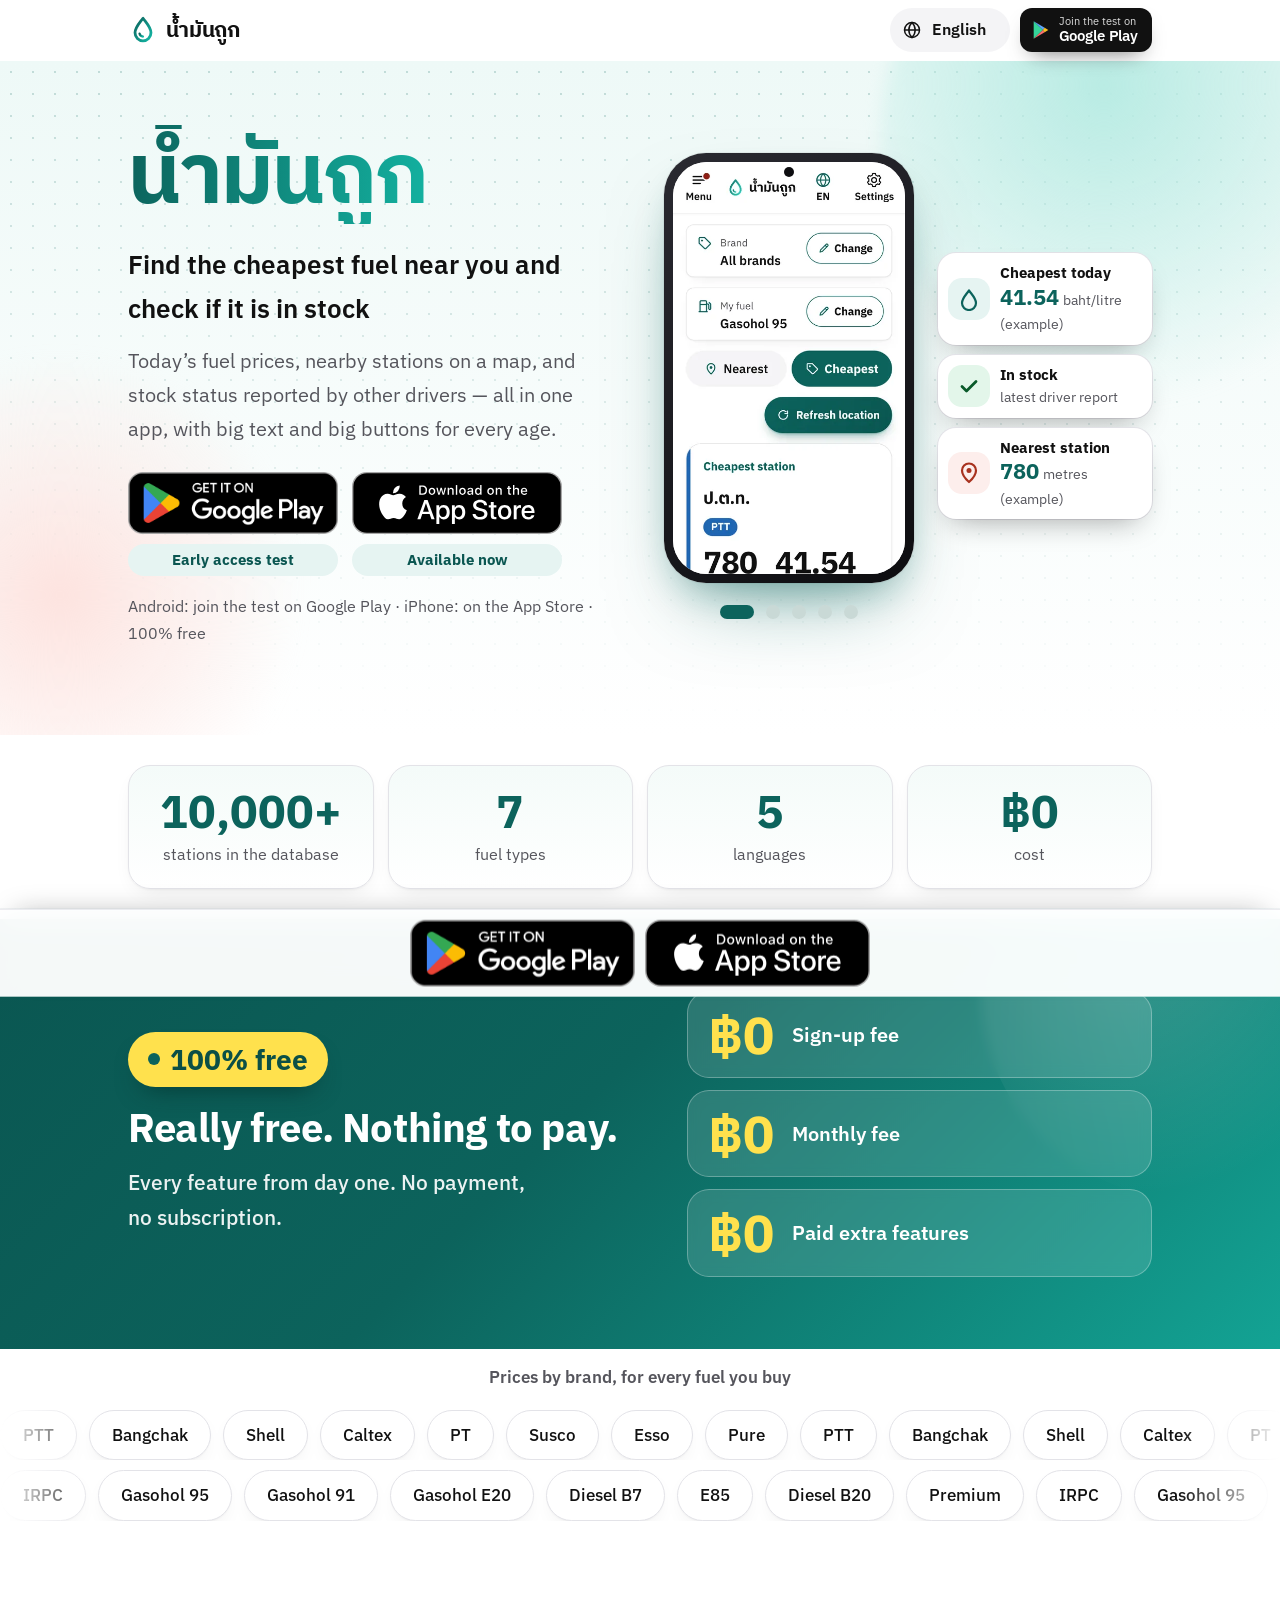
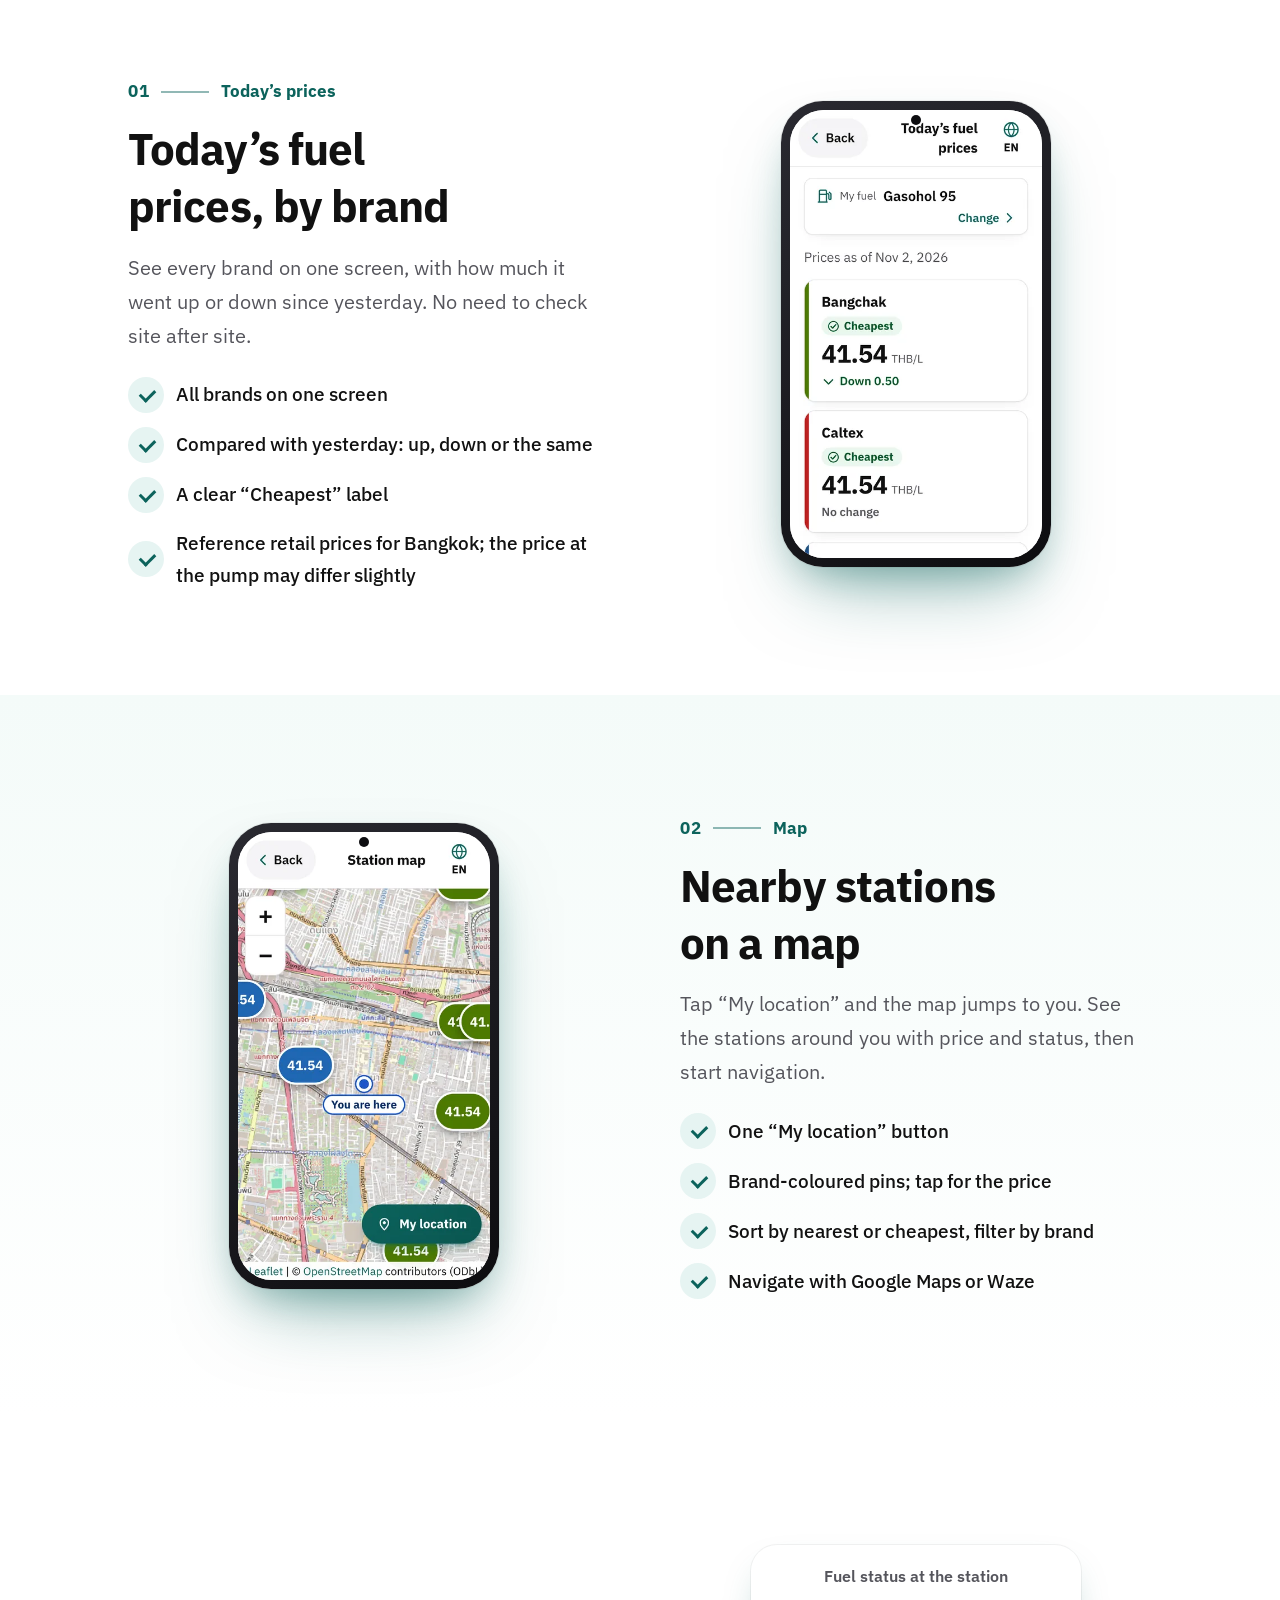
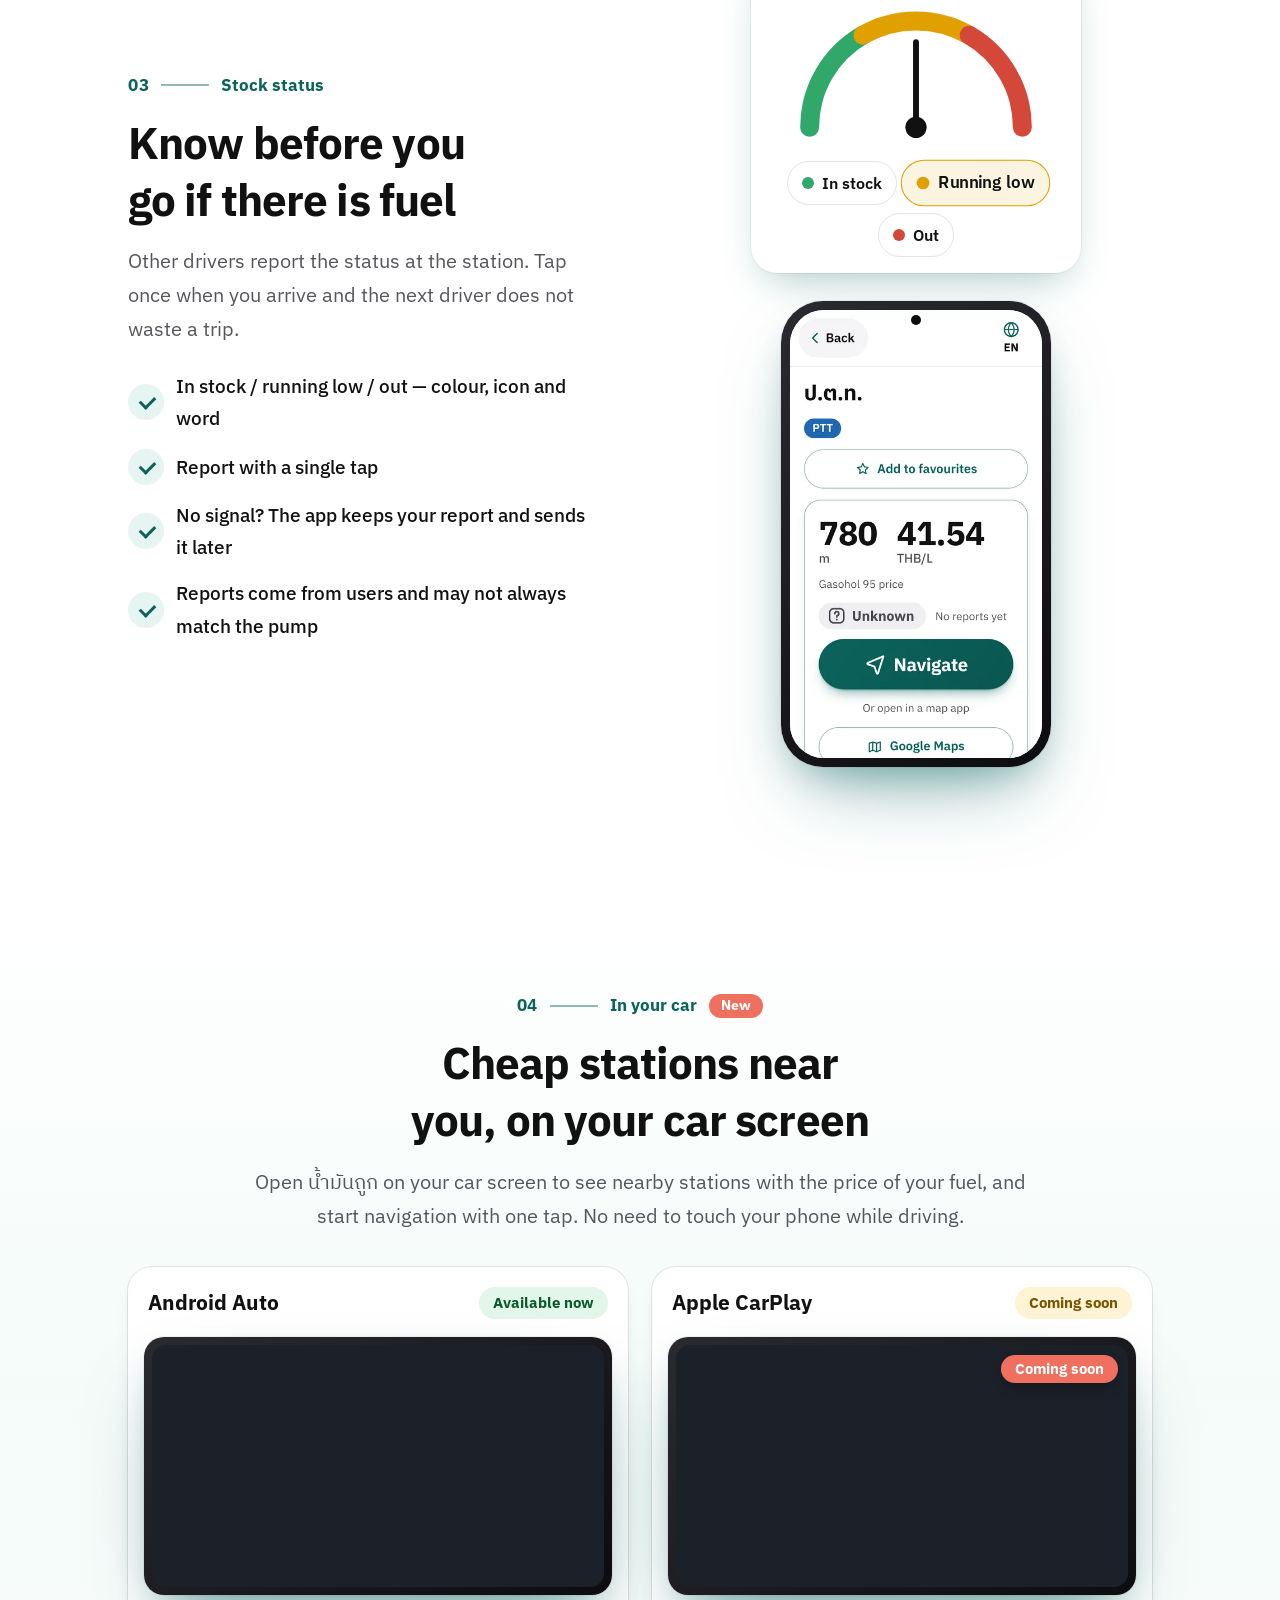
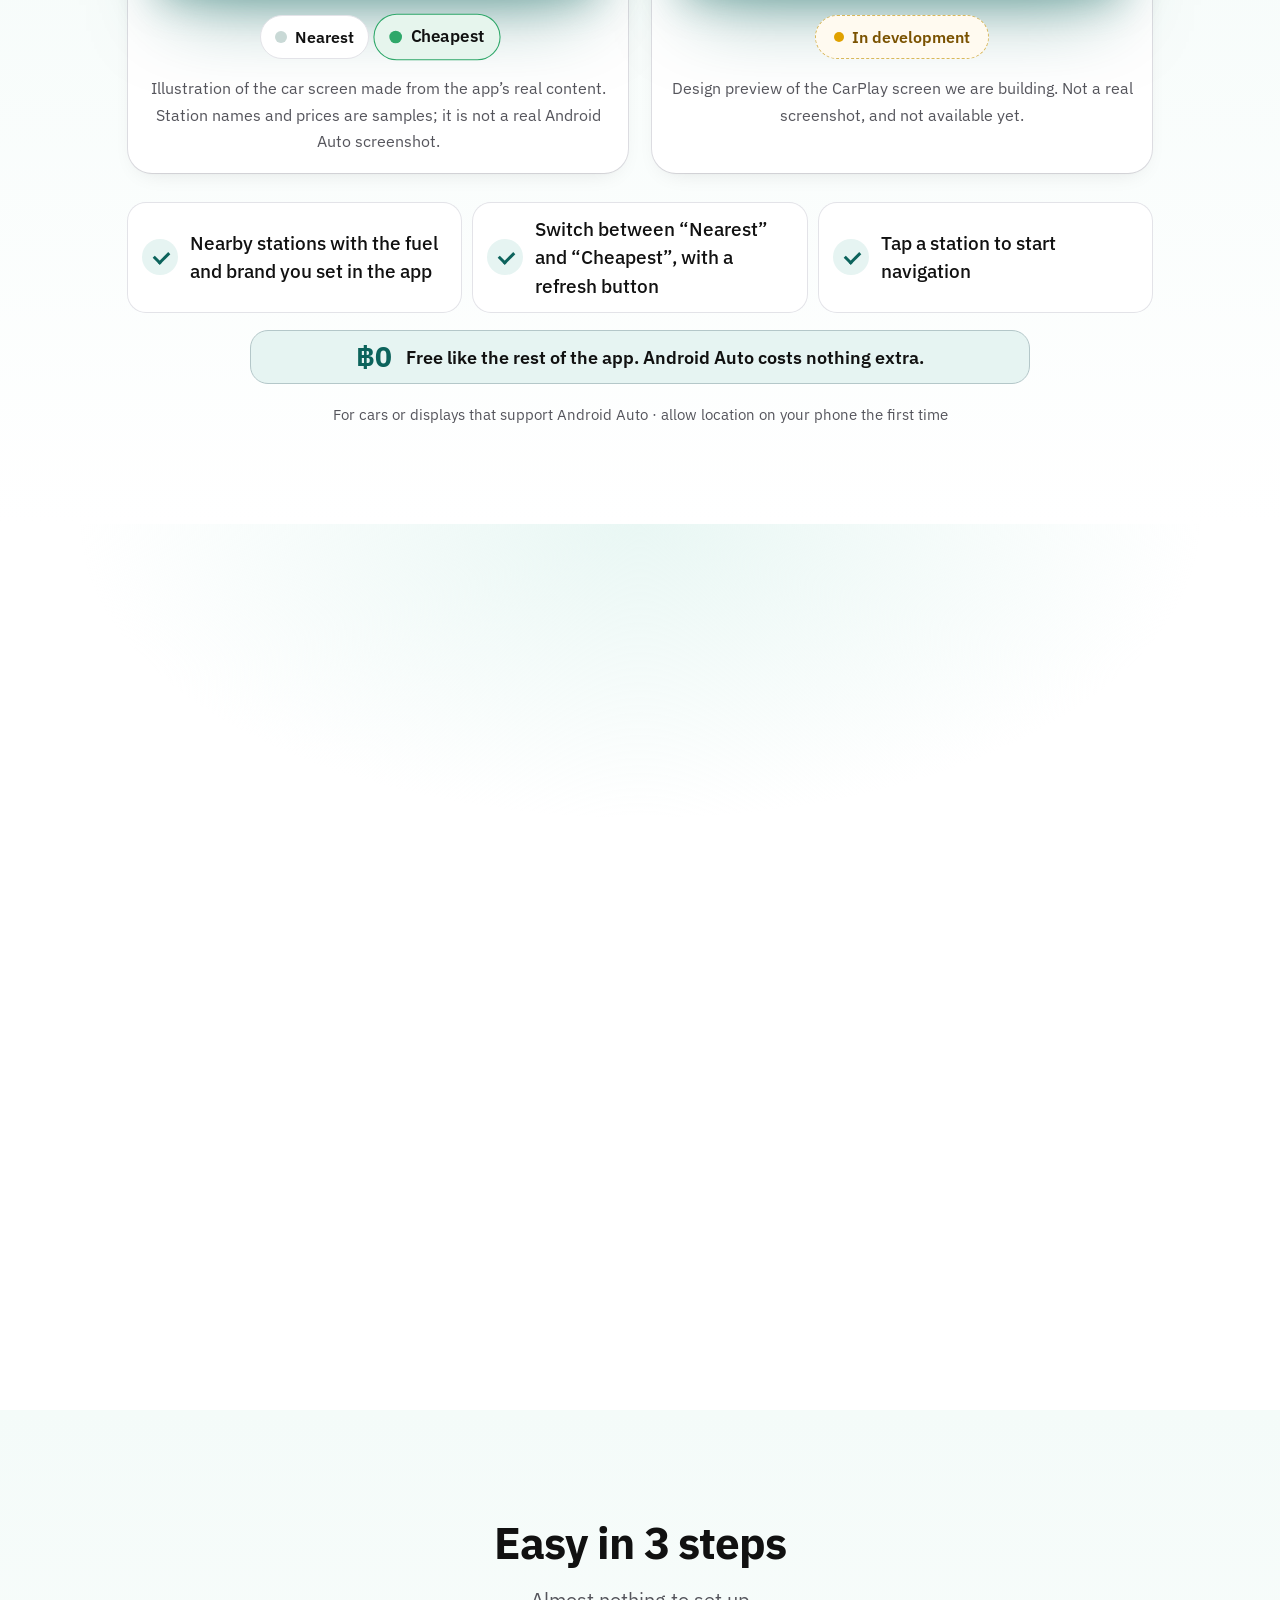
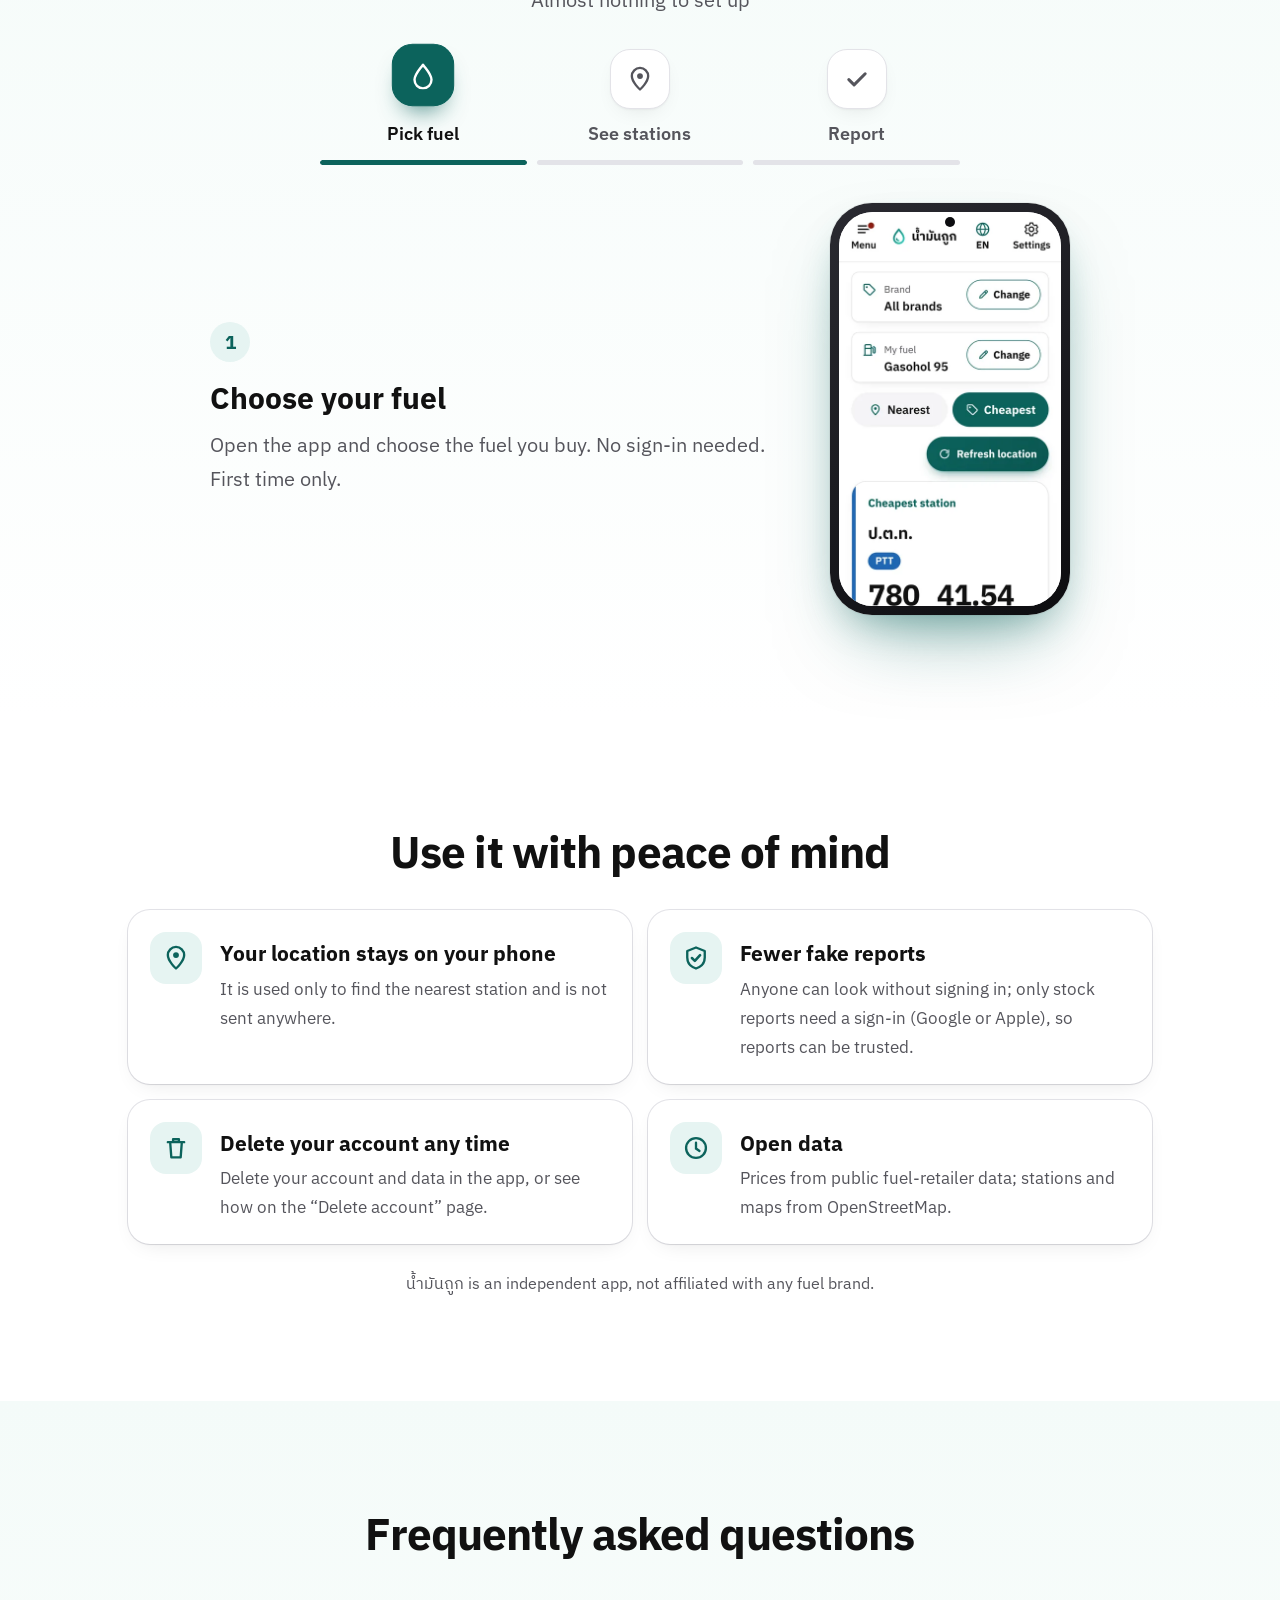
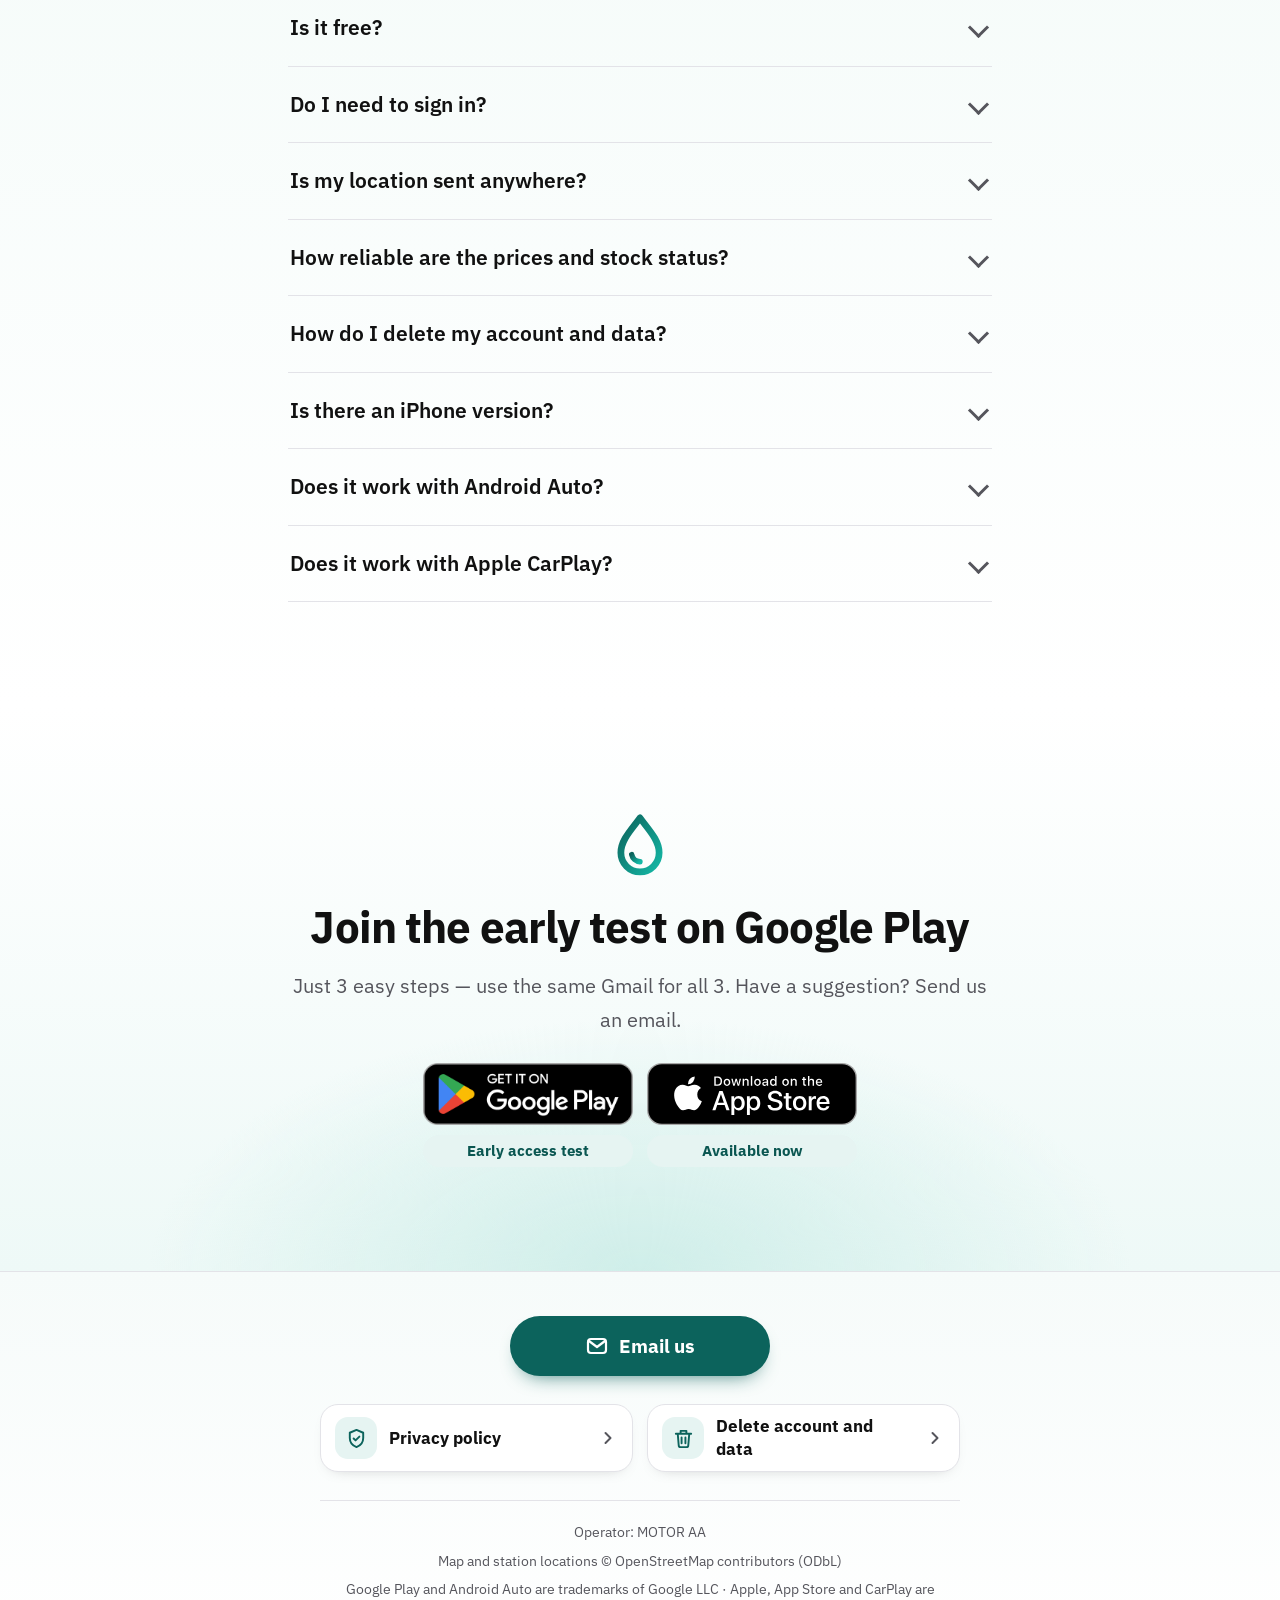
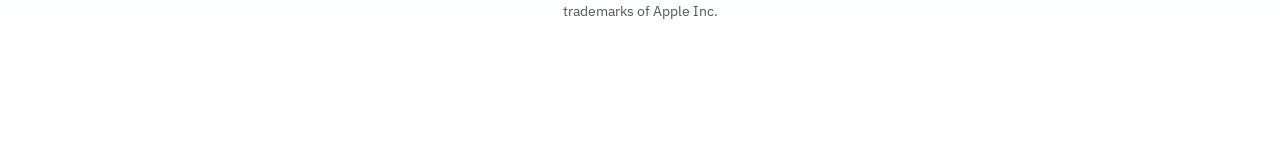
==== commit a4f9ee7d: "Intro page: remove the See all apps button Drop the button from the hero and the closing section in " ====
--- a/index.html
+++ b/index.html
@@ -52,9 +52,6 @@
           <div class="store"><a class="badge" href="join.html" aria-label="Google Play — ทดสอบก่อน⁠ใคร" data-gp><img src="img/badges/gp-th.png" data-badge="gp" alt="" width="565" height="168" decoding="async"></a><span class="store-cap go" data-t="gpCap">ร่วม⁠ทดสอบก่อน⁠ใคร</span></div>
           <div class="store"><a class="badge" href="https://apps.apple.com/th/app/id6832604587" data-as aria-label="App Store — ดาวน์โหลดได้แล้ว" data-alt-label="asAria"><img src="img/badges/as-th.svg" data-badge="as" alt="" width="565" height="168" decoding="async"></a><span class="store-cap go" data-t="asGo">ดาวน์โหลดได้แล้ว</span></div>
         </div>
-        <div class="cta2 one">
-          <a class="btn ghost lg apps" href="https://motoraath.com" data-apps><svg class="ai" viewBox="0 0 24 24" aria-hidden="true"><rect x="4" y="4" width="6.5" height="6.5" rx="2" fill="none" stroke="currentColor" stroke-width="2"/><rect x="13.5" y="4" width="6.5" height="6.5" rx="2" fill="none" stroke="currentColor" stroke-width="2"/><rect x="4" y="13.5" width="6.5" height="6.5" rx="2" fill="none" stroke="currentColor" stroke-width="2"/><rect x="13.5" y="13.5" width="6.5" height="6.5" rx="2" fill="none" stroke="currentColor" stroke-width="2"/></svg><span data-t="apps">ดูแอปทั้งหมด</span></a>
-        </div>
       </div>
       <p class="note in-h" style="--h:5" data-t="note">Android: ร่วม⁠ทดสอบบน Google Play · iPhone: ดาวน์โหลดได้บน App Store · ฟรี 100%</p>
     </div>
@@ -256,7 +253,6 @@
           <div class="store"><a class="badge" href="join.html" aria-label="Google Play — ทดสอบก่อน⁠ใคร" data-gp><img src="img/badges/gp-th.png" data-badge="gp" alt="" width="565" height="168" decoding="async"></a><span class="store-cap go" data-t="gpCap">ร่วม⁠ทดสอบก่อน⁠ใคร</span></div>
           <div class="store"><a class="badge" href="https://apps.apple.com/th/app/id6832604587" data-as aria-label="App Store — ดาวน์โหลดได้แล้ว" data-alt-label="asAria"><img src="img/badges/as-th.svg" data-badge="as" alt="" width="565" height="168" decoding="async"></a><span class="store-cap go" data-t="asGo">ดาวน์โหลดได้แล้ว</span></div>
         </div></div>
-    <div class="cta2 one center rv" style="--d:.15s"><a class="btn ghost lg apps" href="https://motoraath.com" data-apps><svg class="ai" viewBox="0 0 24 24" aria-hidden="true"><rect x="4" y="4" width="6.5" height="6.5" rx="2" fill="none" stroke="currentColor" stroke-width="2"/><rect x="13.5" y="4" width="6.5" height="6.5" rx="2" fill="none" stroke="currentColor" stroke-width="2"/><rect x="4" y="13.5" width="6.5" height="6.5" rx="2" fill="none" stroke="currentColor" stroke-width="2"/><rect x="13.5" y="13.5" width="6.5" height="6.5" rx="2" fill="none" stroke="currentColor" stroke-width="2"/></svg><span data-t="apps">ดูแอปทั้งหมด</span></a></div>
   </div>
 </section>
 </main>
@@ -283,7 +279,7 @@
   <a class="dlb" href="https://apps.apple.com/th/app/id6832604587" data-as aria-label="App Store — ดาวน์โหลดได้แล้ว" data-alt-label="asAria"><img src="img/badges/as-th.svg" data-badge="as" alt="" width="565" height="168" decoding="async"></a>
 </div></div>
 <button type="button" class="totop" id="totop" hidden aria-label="กลับไปด้านบน" data-alt-label="totop"><svg viewBox="0 0 24 24" aria-hidden="true"><path d="M6 14l6-6 6 6" fill="none" stroke="currentColor" stroke-width="2.400" stroke-linecap="round" stroke-linejoin="round"/></svg></button>
-<script src="strings.js?v=5e3d695fb4"></script>
+<script src="strings.js?v=3dc2a11878"></script>
 <script src="landing.js?v=af29730ba4"></script>
 </body>
 </html>
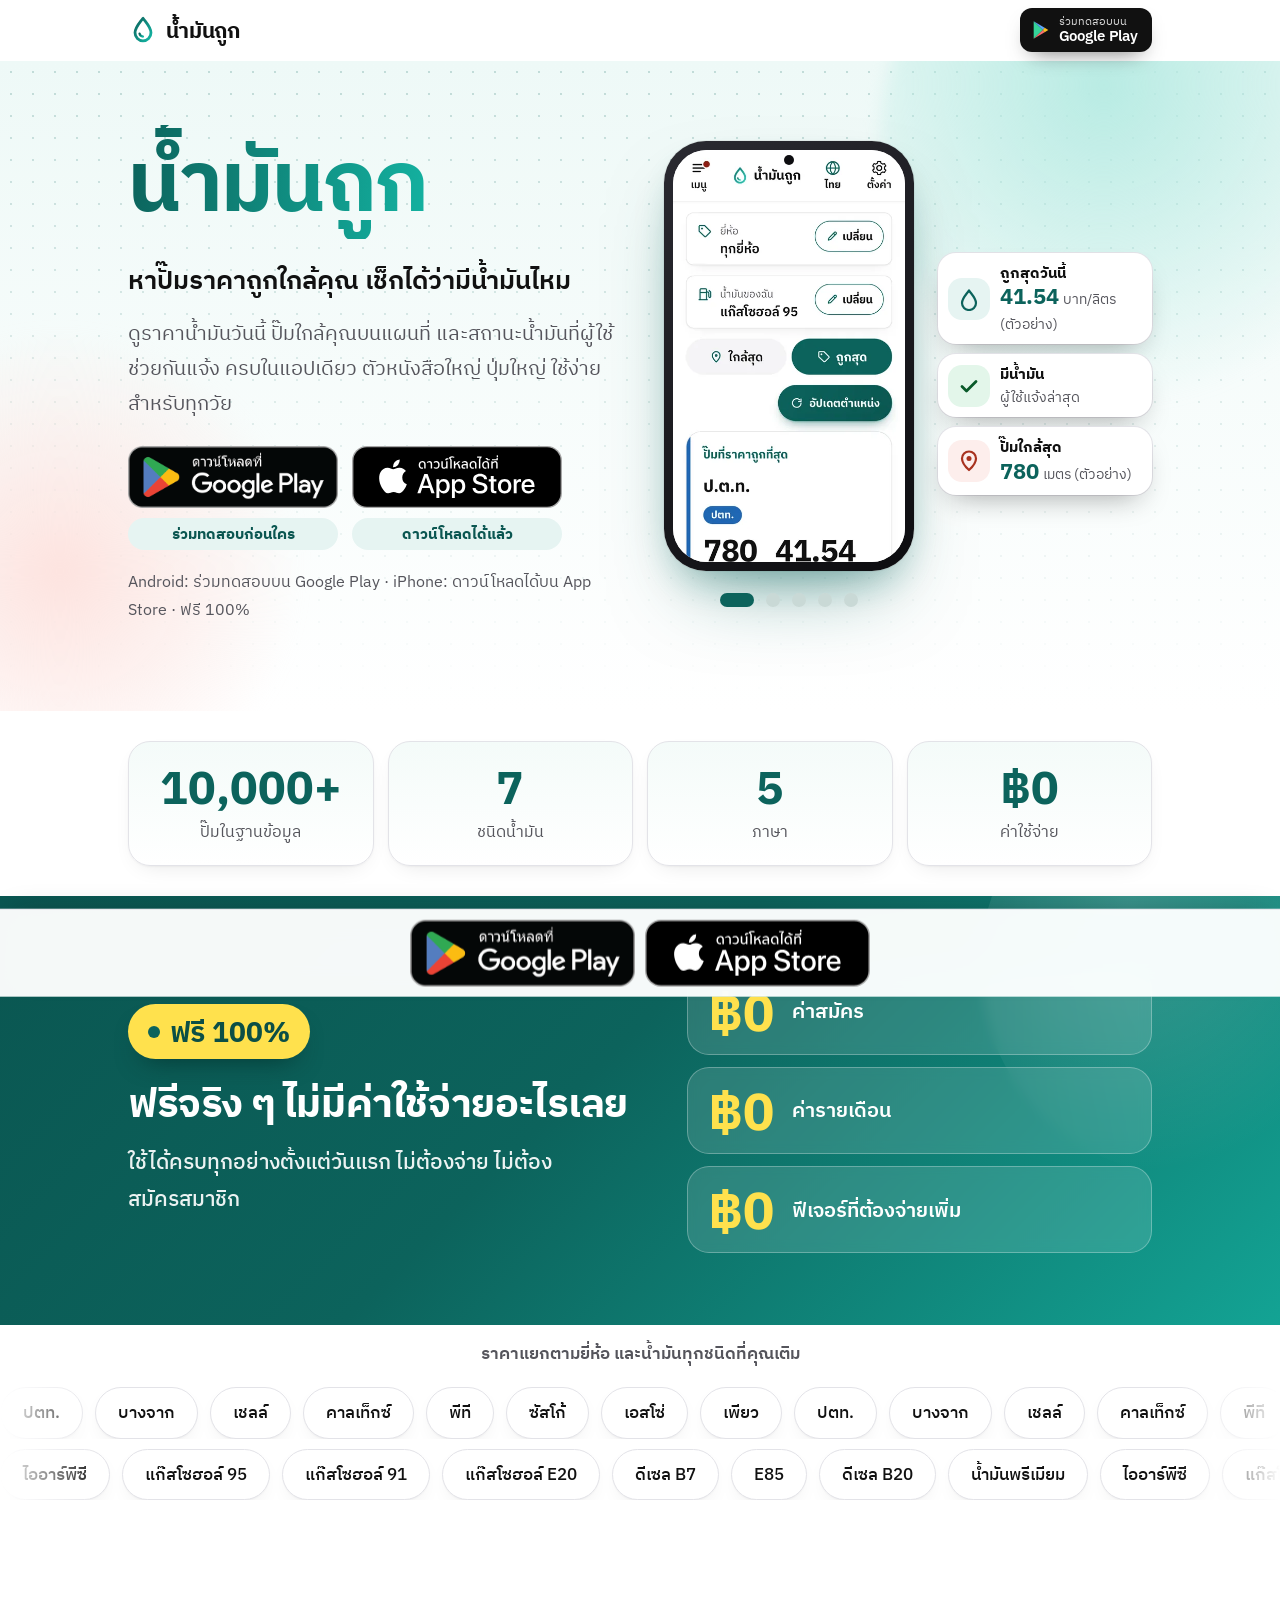
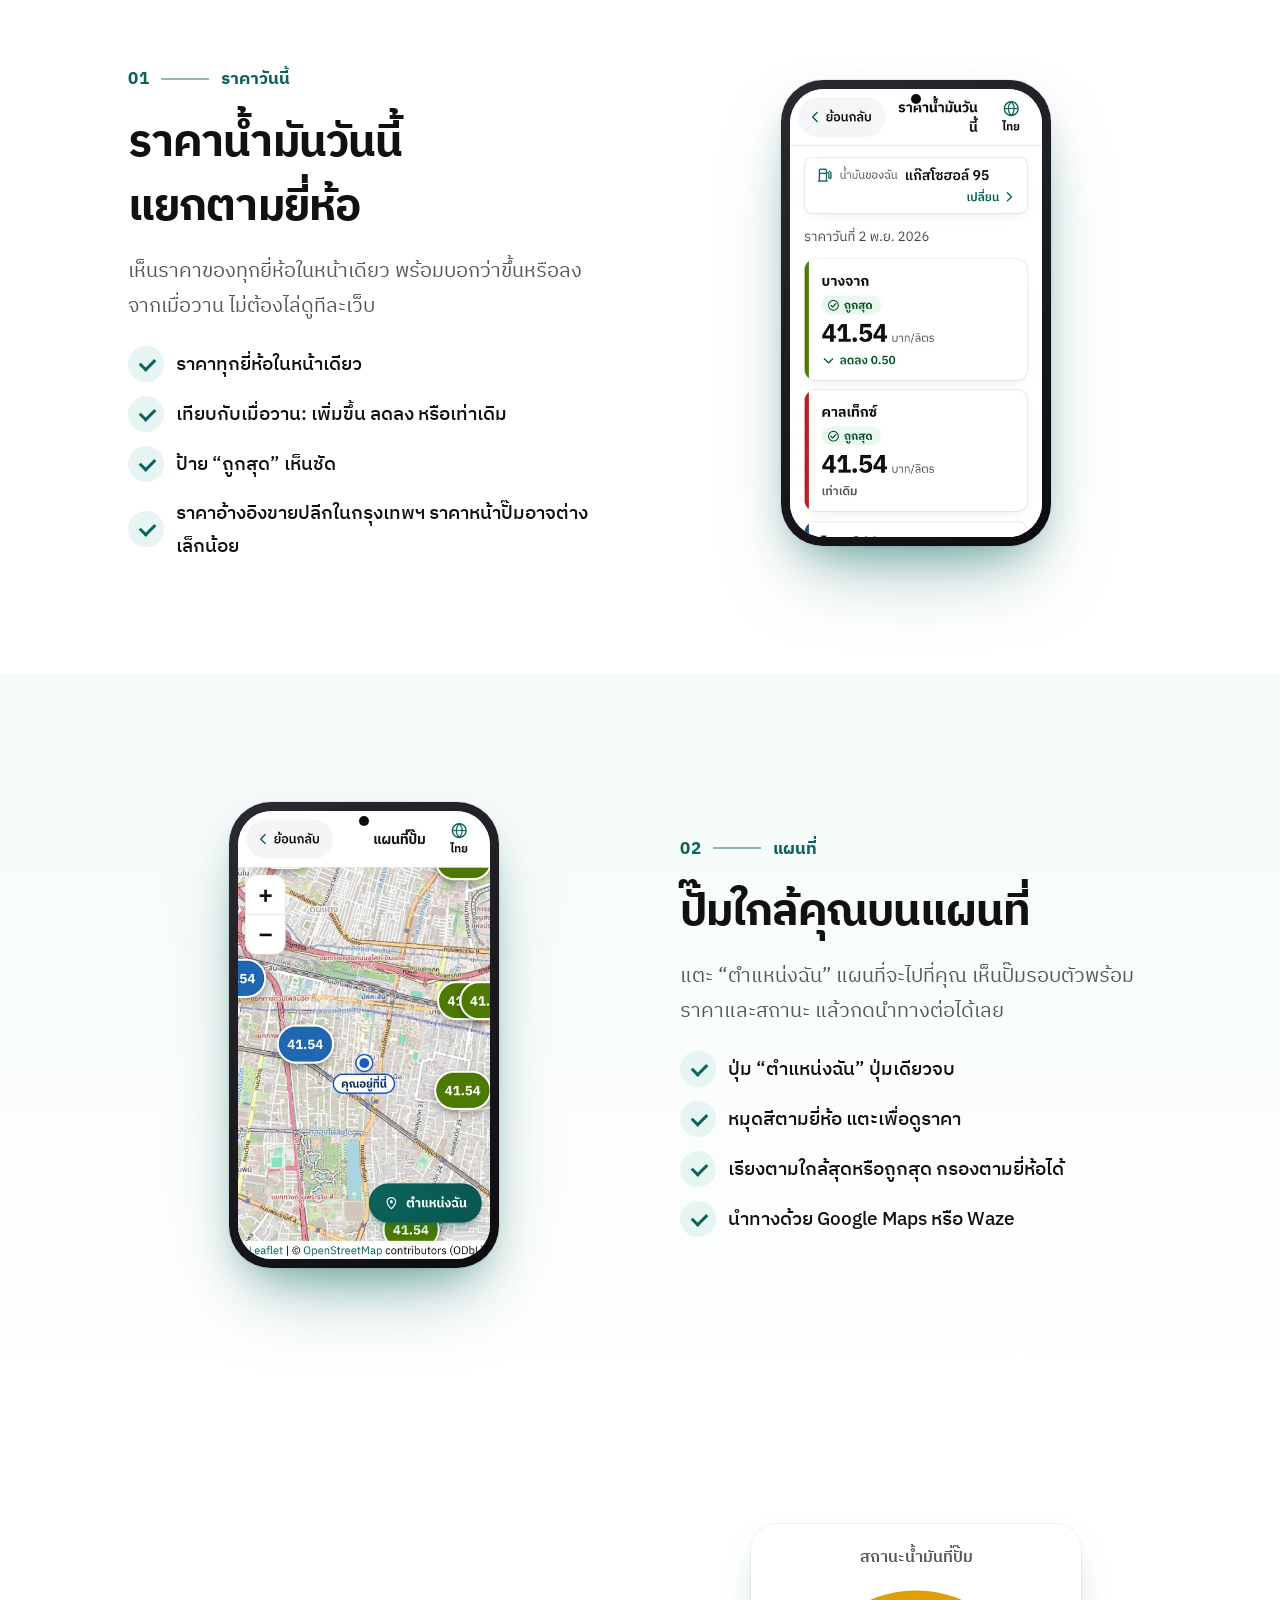
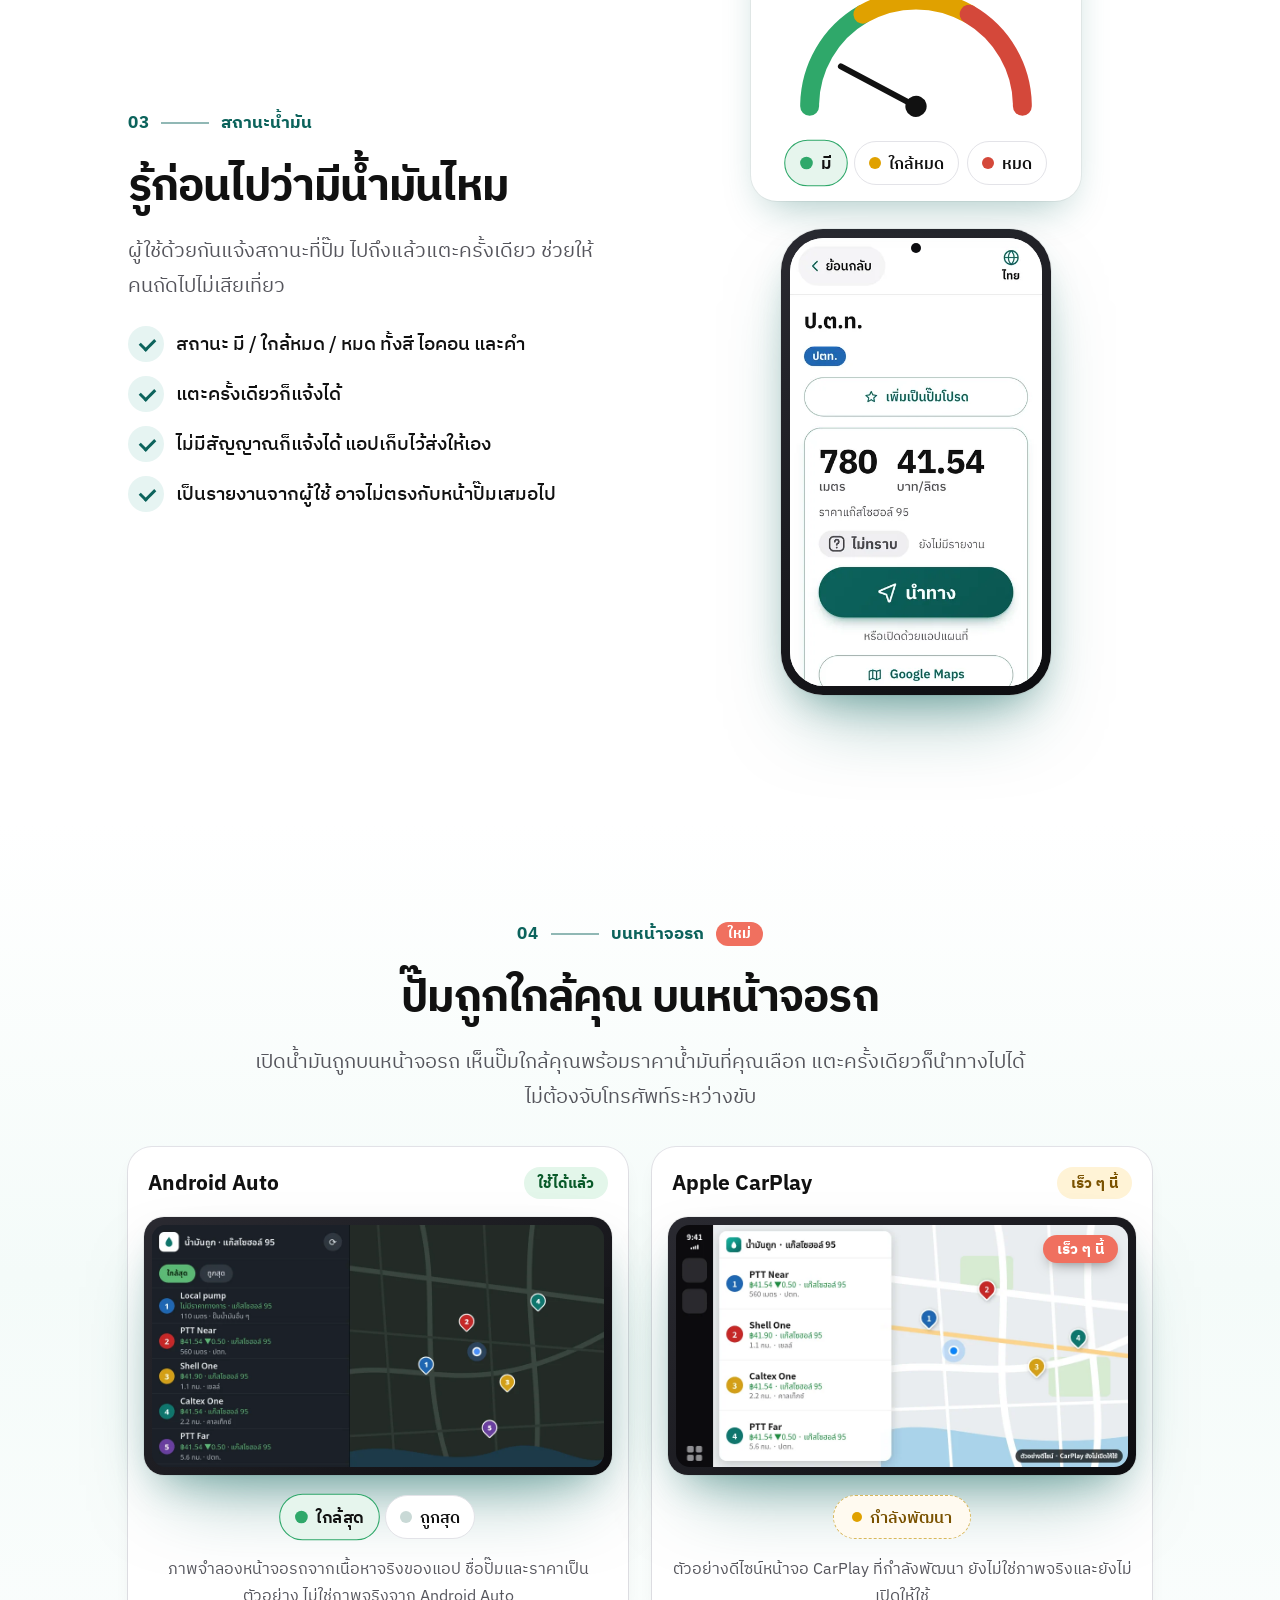
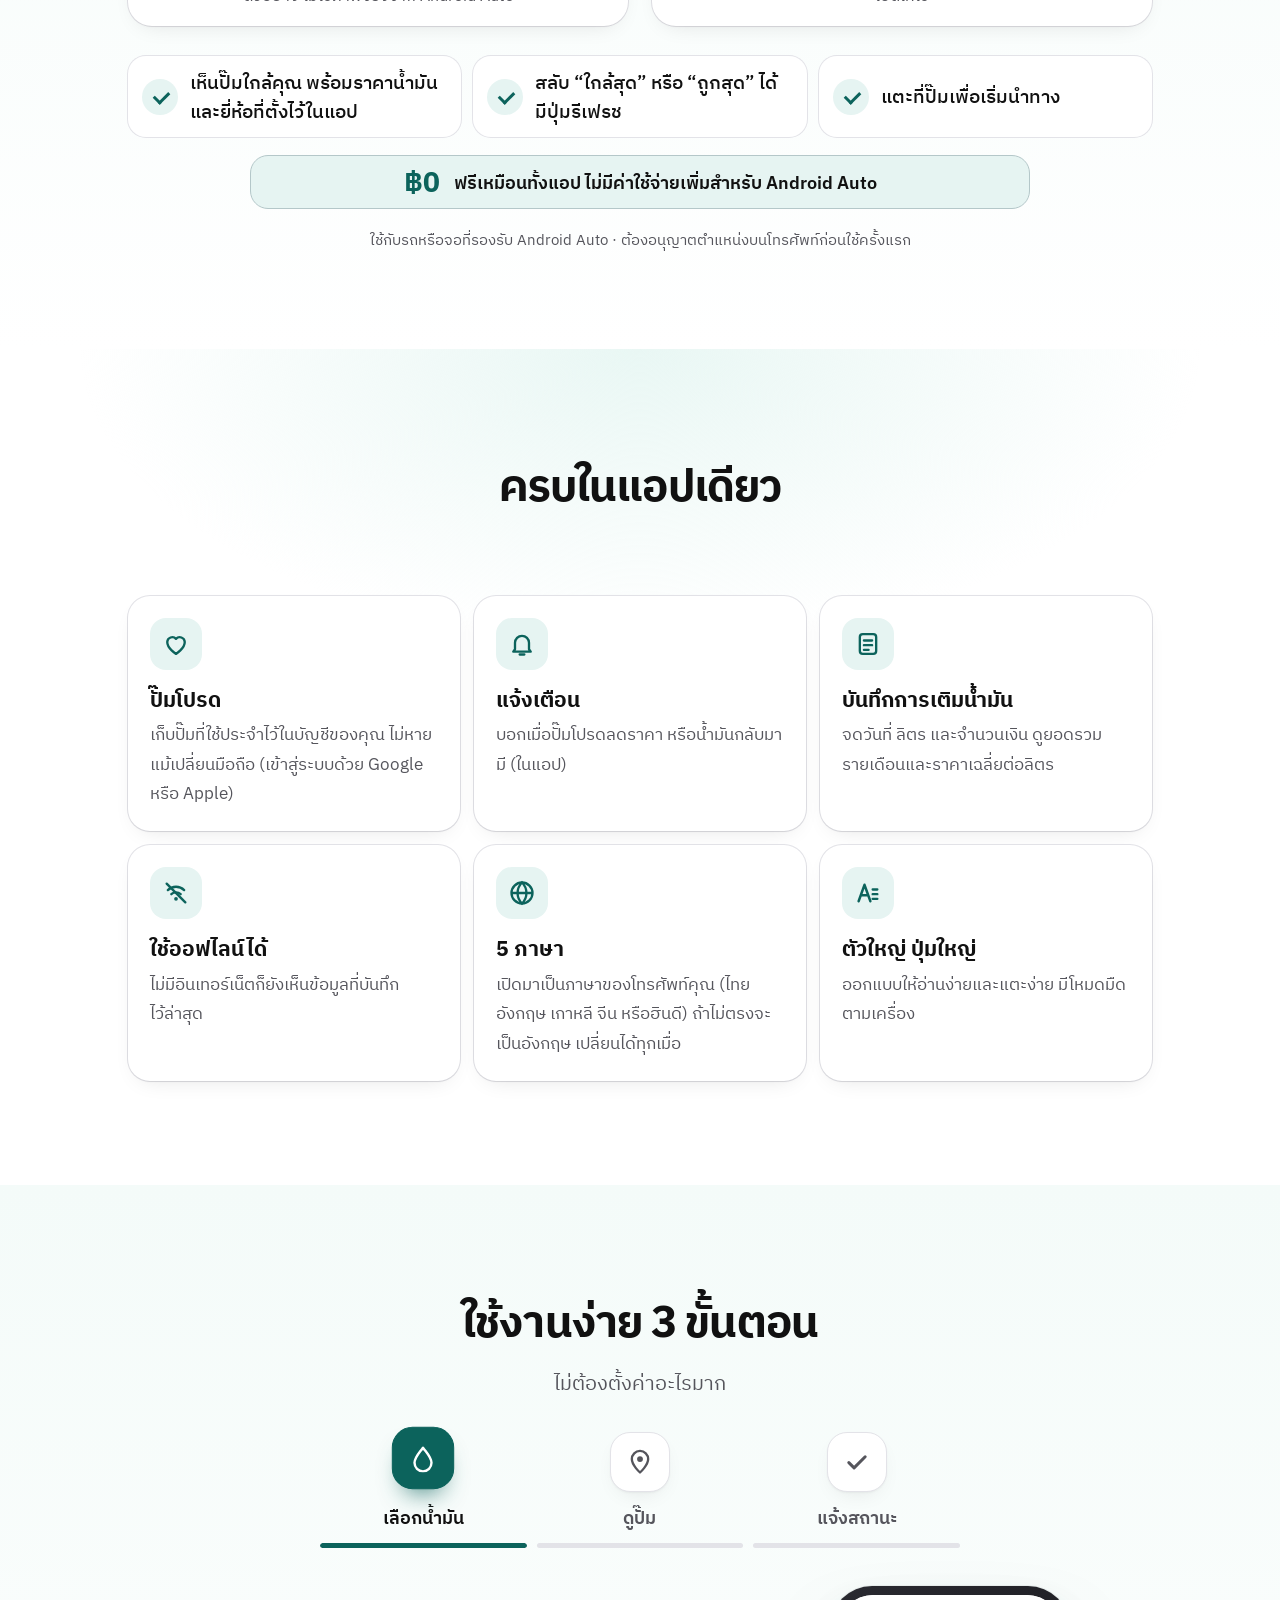
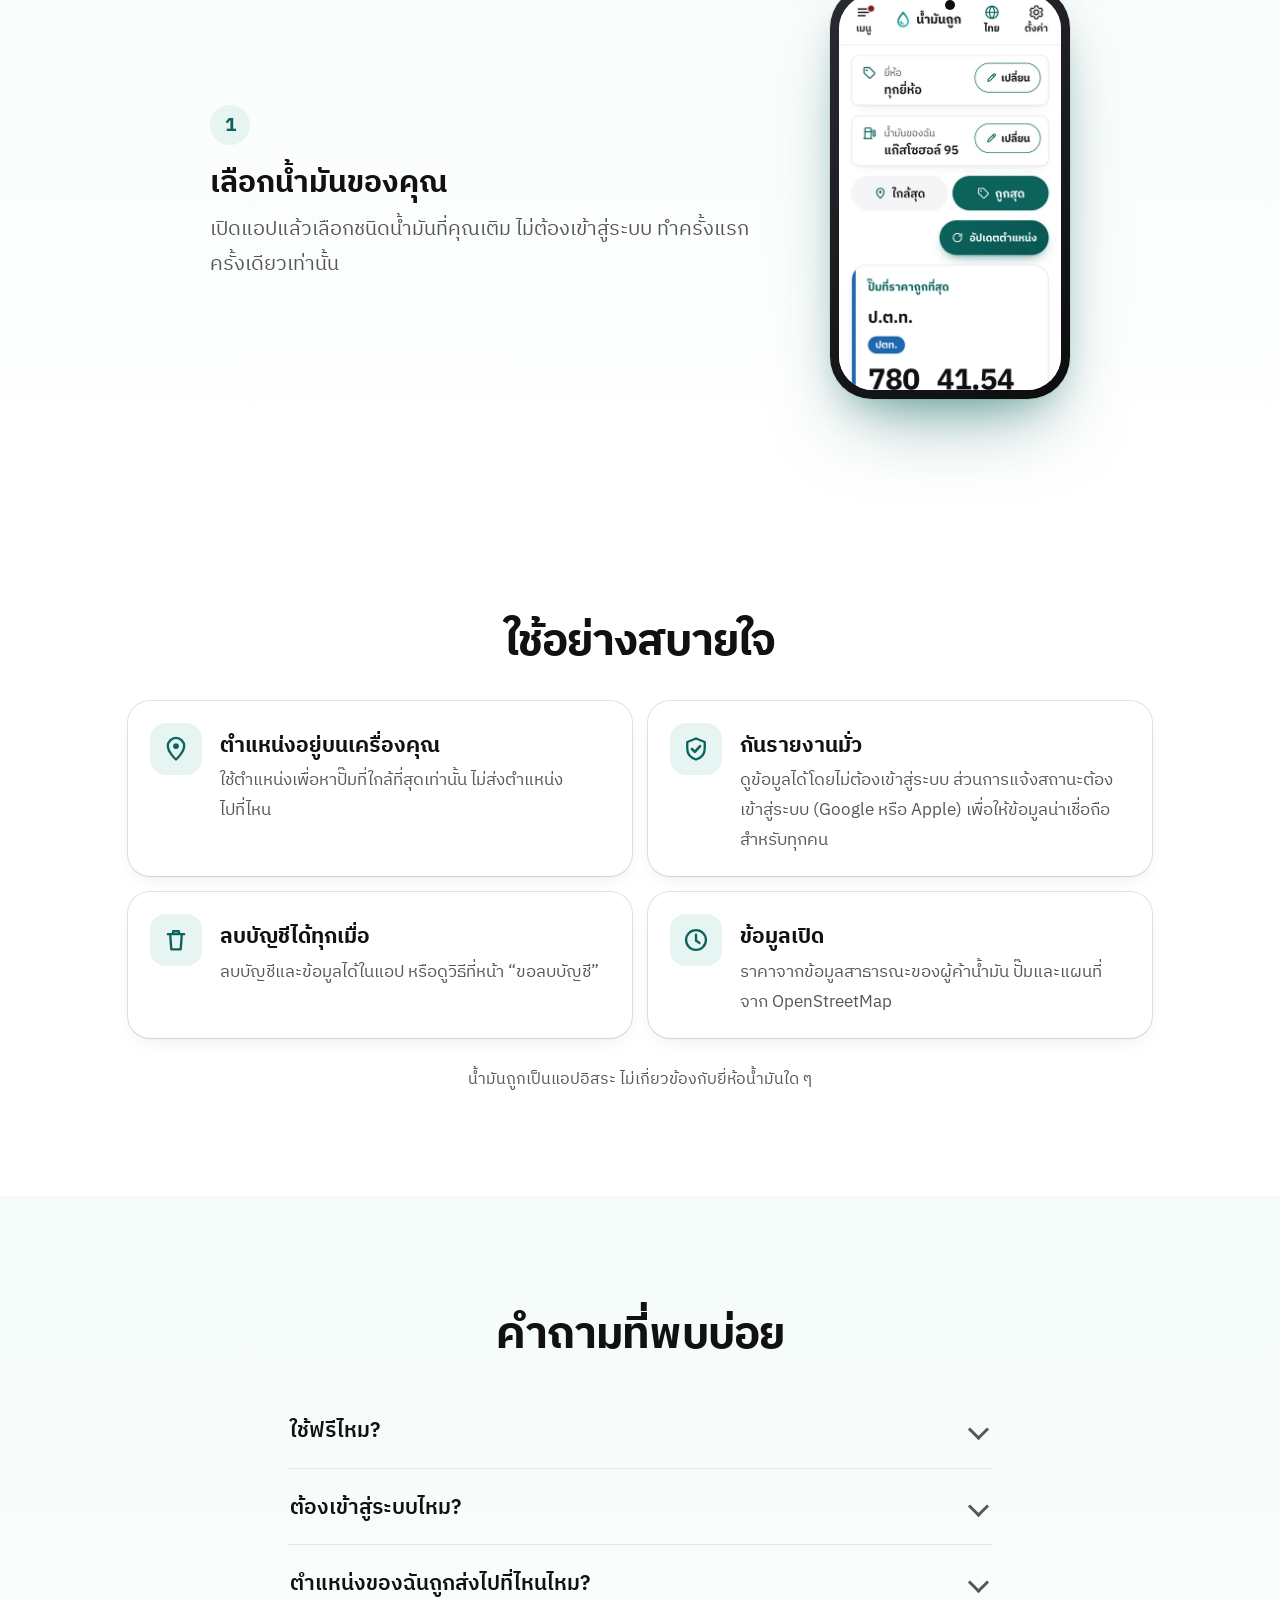
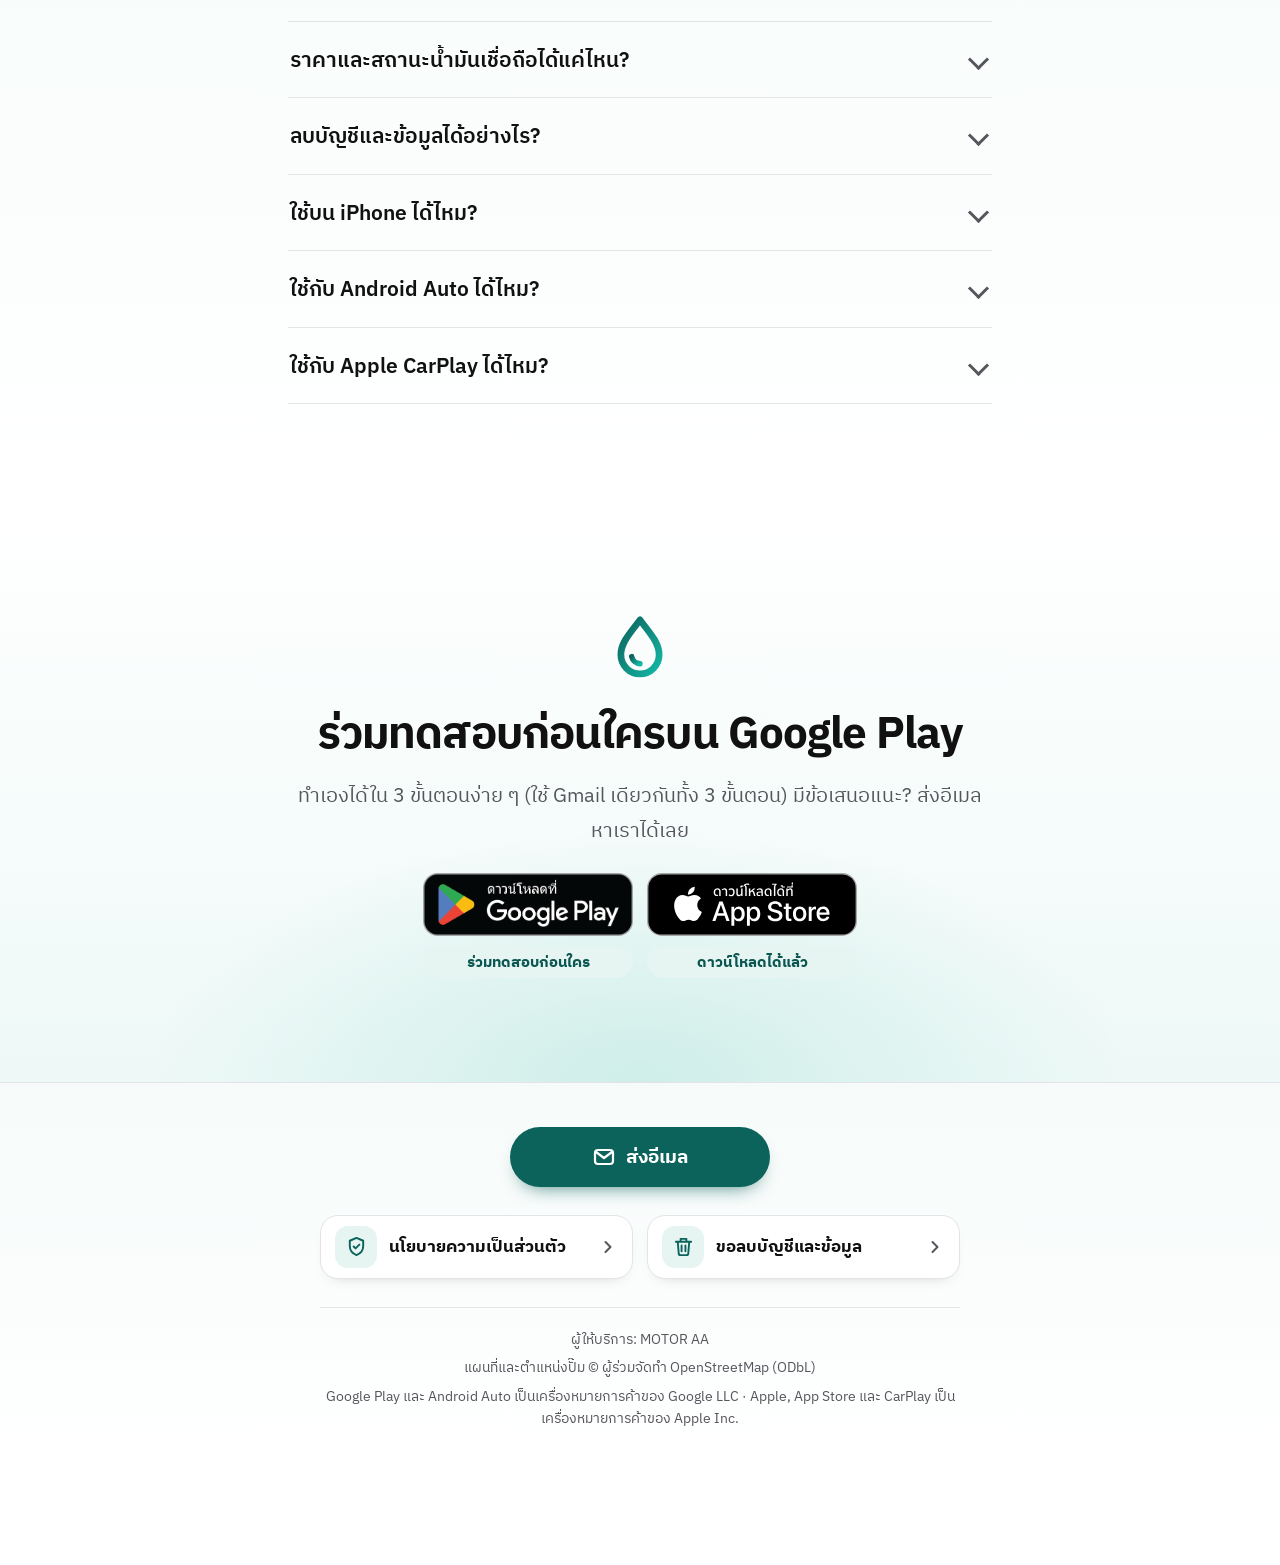
==== commit 1aae03e3: "Intro and join pages: Thai only, remove the language switcher Always render these pages in Thai (htm" ====
--- a/index.html
+++ b/index.html
@@ -1,5 +1,5 @@
 <!doctype html>
-<html lang="th">
+<html lang="th" class="js">
 <head>
 <meta charset="utf-8">
 <meta name="viewport" content="width=device-width, initial-scale=1, viewport-fit=cover">
@@ -13,11 +13,9 @@
 <meta property="og:title" content="น้ำมันถูก — หาปั๊มราคาถูกใกล้คุณ เช็กได้ว่ามีน้ำมันไหม"><meta property="og:description" content="แอปดูราคาน้ำมันวัน⁠นี้แยกตามยี่ห้อ ปั๊มใกล้คุณบนแผนที่ และสถานะน้ำมันจากผู้ใช้ด้วยกัน ใช้ได้บน Android และ iPhone ใช้งานบนหน้า⁠จอรถผ่าน Android Auto ได้ ฟรี 100% ไม่มีค่าสมัคร ไม่มีค่าราย⁠เดือน ตัวใหญ่ อ่านง่าย">
 <meta property="og:url" content="https://motoraathailand.github.io/nammanthuk-site/">
 <link rel="icon" href="img/icon.svg" type="image/svg+xml">
-<script>/* decide the language first (no flash): ?lang= > saved choice > phone language (th/en/ko/zh/hi by primary subtag) > English (owner rule 2026-10-30). The Thai text baked into this file is only the no-JS fallback; a non-Thai result keeps the page hidden (html.pl) until landing.js has swapped the text. */
-(function(){var L=['th','en','ko','zh','hi'],l='en';try{var m=/[?&]lang=(\w\w)/.exec(location.search),s=localStorage.getItem('nmt.site.lang'),a=navigator.languages&&navigator.languages.length?navigator.languages:[navigator.language],p='';if(m&&L.indexOf(m[1])>-1)l=m[1];else if(L.indexOf(s)>-1)l=s;else for(var i=0;i<a.length;i++){p=String(a[i]||'').toLowerCase().split(/[-_]/)[0];if(L.indexOf(p)>-1){l=p;break}}}catch(e){}window.__L=l;document.documentElement.lang=l;document.documentElement.className='js'+(l==='th'?'':' pl')})();</script>
 <link rel="preload" href="fonts/ibm-plex-sans-thai-thai-700-normal.woff2" as="font" type="font/woff2" crossorigin>
-<link rel="stylesheet" href="landing.css?v=1a86609828">
-<script type="application/ld+json">{"@context":"https://schema.org","@type":"SoftwareApplication","name":"น้ำมันถูก","applicationCategory":"UtilitiesApplication","operatingSystem":"Android","inLanguage":["th","en","ko","zh","hi"],"offers":{"@type":"Offer","price":"0","priceCurrency":"THB"},"author":{"@type":"Person","name":"MOTOR AA"}}</script>
+<link rel="stylesheet" href="landing.css?v=dff789bcf1">
+<script type="application/ld+json">{"@context":"https://schema.org","@type":"SoftwareApplication","name":"น้ำมันถูก","applicationCategory":"UtilitiesApplication","operatingSystem":"Android","inLanguage":["th"],"offers":{"@type":"Offer","price":"0","priceCurrency":"THB"},"author":{"@type":"Person","name":"MOTOR AA"}}</script>
 </head>
 <body>
 <svg width="0" height="0" style="position:absolute" aria-hidden="true" focusable="false"><defs>
@@ -30,8 +28,6 @@
   <div class="hd-in">
     <a class="logo" href="./" aria-label="น้ำมันถูก"><svg class="logo-drop" aria-hidden="true"><use href="#drop"/></svg><span>น้ำมันถูก</span></a>
     <div class="hd-r">
-      <label class="lang"><svg viewBox="0 0 24 24" aria-hidden="true"><circle cx="12" cy="12" r="9" fill="none" stroke="currentColor" stroke-width="1.8"/><path d="M3 12h18M12 3c2.6 2.6 3.8 5.6 3.8 9s-1.2 6.4-3.8 9c-2.6-2.6-3.8-5.6-3.8-9S9.4 5.6 12 3z" fill="none" stroke="currentColor" stroke-width="1.8"/></svg><span class="sr" data-t="lang">ภาษา</span>
-        <select id="lang" aria-label="ภาษา" data-alt-label="lang"><option value="th">ไทย</option><option value="en">English</option><option value="ko">한국어</option><option value="zh">简体中文</option><option value="hi">हिन्दी</option></select></label>
       <a class="gp sm" href="join.html" aria-label="Google Play — ทดสอบก่อน⁠ใคร" data-gp><svg aria-hidden="true"><use href="#gplay"/></svg><span><small data-t="gpSmall">ร่วม⁠ทดสอบบน</small><b>Google Play</b></span></a>
     </div>
   </div>
@@ -279,7 +275,7 @@
   <a class="dlb" href="https://apps.apple.com/th/app/id6832604587" data-as aria-label="App Store — ดาวน์โหลดได้แล้ว" data-alt-label="asAria"><img src="img/badges/as-th.svg" data-badge="as" alt="" width="565" height="168" decoding="async"></a>
 </div></div>
 <button type="button" class="totop" id="totop" hidden aria-label="กลับไปด้านบน" data-alt-label="totop"><svg viewBox="0 0 24 24" aria-hidden="true"><path d="M6 14l6-6 6 6" fill="none" stroke="currentColor" stroke-width="2.400" stroke-linecap="round" stroke-linejoin="round"/></svg></button>
-<script src="strings.js?v=3dc2a11878"></script>
-<script src="landing.js?v=af29730ba4"></script>
+<script src="strings.js?v=d27345ae06"></script>
+<script src="landing.js?v=d67c6e5f63"></script>
 </body>
 </html>
--- a/landing.css
+++ b/landing.css
@@ -34,10 +34,6 @@
 .logo { display:flex; align-items:center; gap:8px; color:var(--ink); text-decoration:none; font-weight:700; font-size:21px; letter-spacing:-.01em; }
 .logo-drop { width:30px; height:30px; flex:none; transition:transform .5s var(--spring); } .logo:hover .logo-drop { transform:rotate(-12deg) scale(1.12); }
 .hd-r { display:flex; align-items:center; gap:10px; }
-.lang { display:flex; align-items:center; gap:4px; height:44px; padding:0 8px 0 12px; border-radius:999px; background:var(--soft); color:var(--ink); transition:background-color .2s, transform .15s var(--ease); }
-.lang:hover { background:var(--tint); } .lang:active { transform:scale(.97); }
-.lang svg { width:20px; height:20px; flex:none; }
-.lang select { appearance:none; -webkit-appearance:none; border:0; background:transparent; color:inherit; font:inherit; font-size:16px; font-weight:600; padding:8px 6px; max-width:120px; cursor:pointer; }
 .progress { position:absolute; left:0; right:0; bottom:-1px; height:4px; transform-origin:0 50%; transform:scaleX(0); background:linear-gradient(90deg,var(--acc),var(--acc2) 70%,#5eead4); border-radius:0 4px 4px 0; will-change:transform; }
 
 /* buttons (soft, pill, press + ripple) */
@@ -219,7 +215,7 @@
 .js .rv.in { will-change:auto; }
 .js .rv.z { transform:translateY(28px) scale(.94); }
 .js .rv.in { opacity:1; transform:none; }
-.js main, .js footer { transition:opacity .22s var(--std); } .js.lsw main, .js.lsw footer, .js.lsw #stick { opacity:0; }
+.js main, .js footer { transition:opacity .22s var(--std); }
 
 @media (min-width:600px) { .stats-in { grid-template-columns:repeat(4,1fr); } .mgrid { grid-template-columns:repeat(2,1fr); } .cards { grid-template-columns:repeat(2,1fr); } }
 @media (min-width:860px) {
@@ -273,7 +269,6 @@
 }
 
 /* first paint in a non-Thai language: hidden until the script has swapped the baked Thai text (fails open after 1.5 s) */
-html.pl body { opacity:0; animation:plshow .01s linear 1.5s forwards; } @keyframes plshow { to { opacity:1; } }
 
 /* "See all apps" -> the owner's app collection page (AA common rule 2026-11-02). Ghost pill like the other secondary buttons, line icon, always visible (hero + final section).
    Label keeps whole words (nowrap for Thai, which has no spaces; other languages may wrap only at spaces); the button grows taller instead of overflowing at 200% text. */
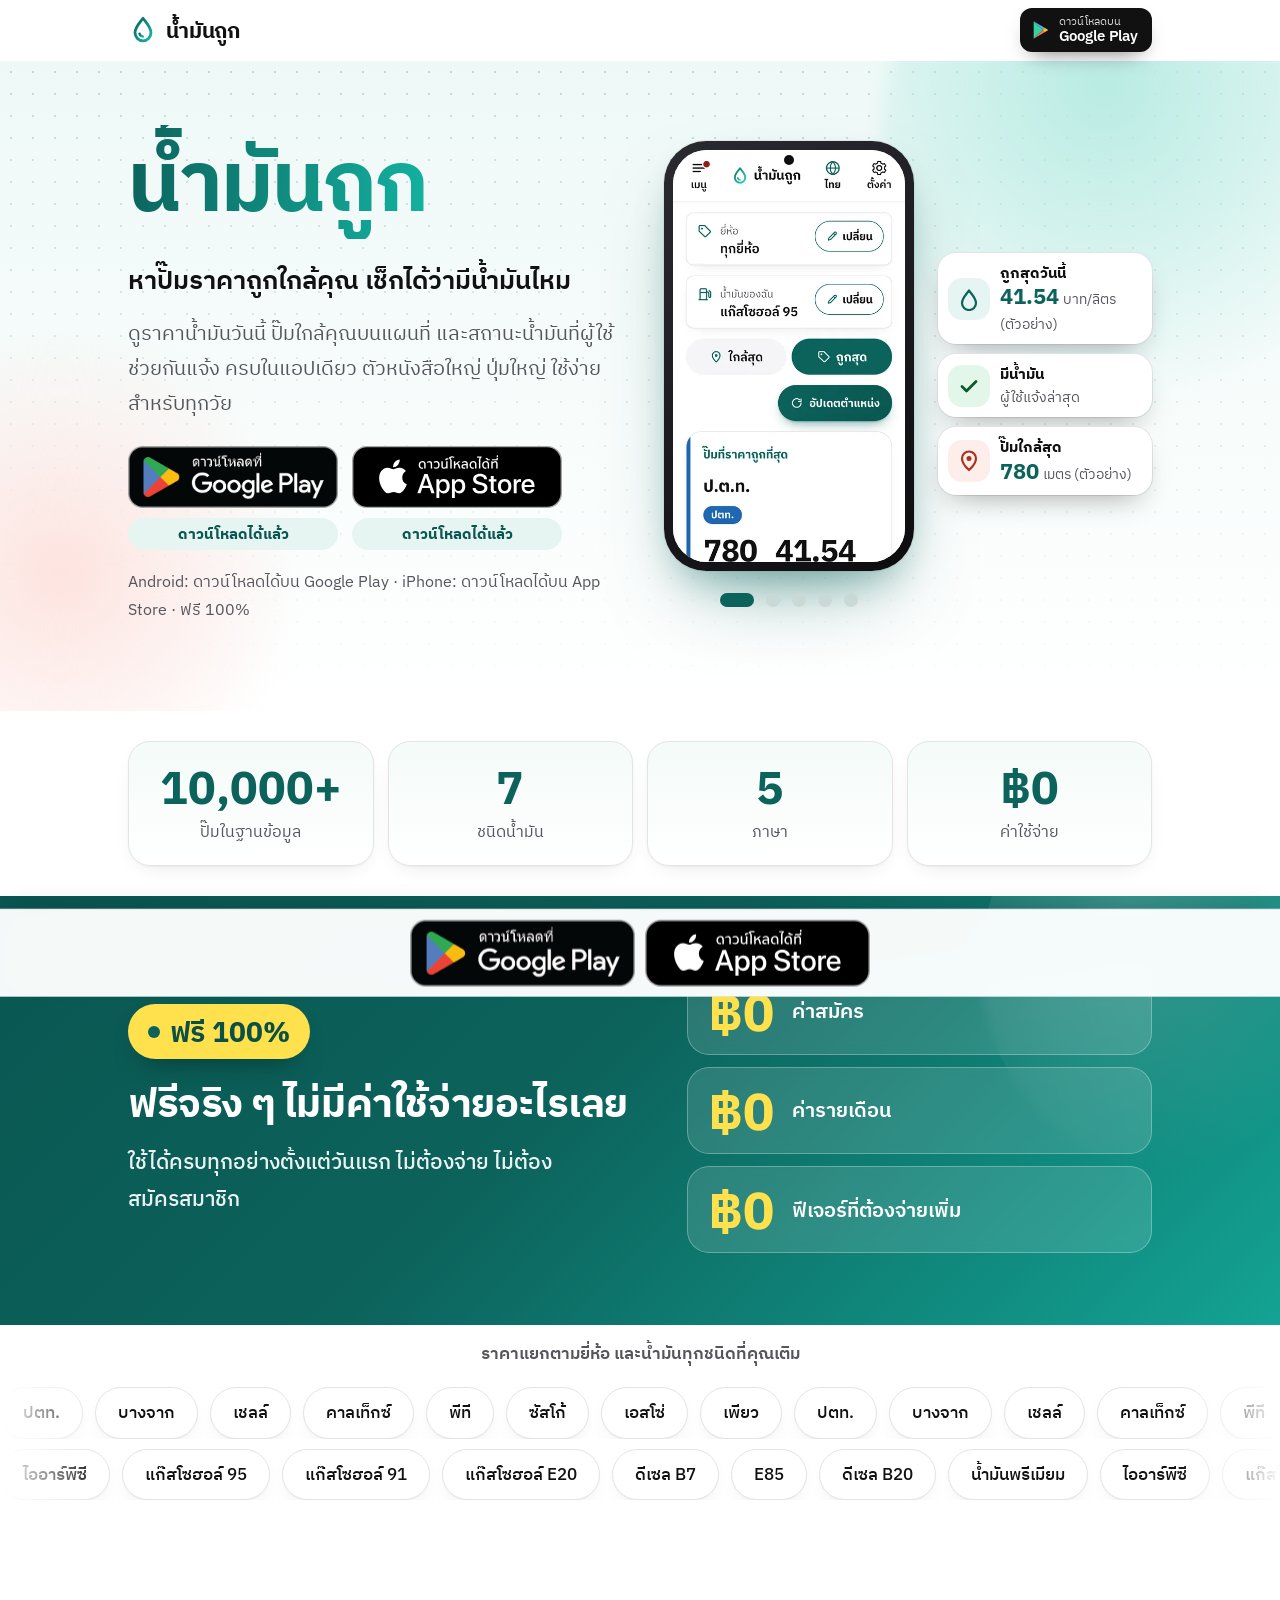
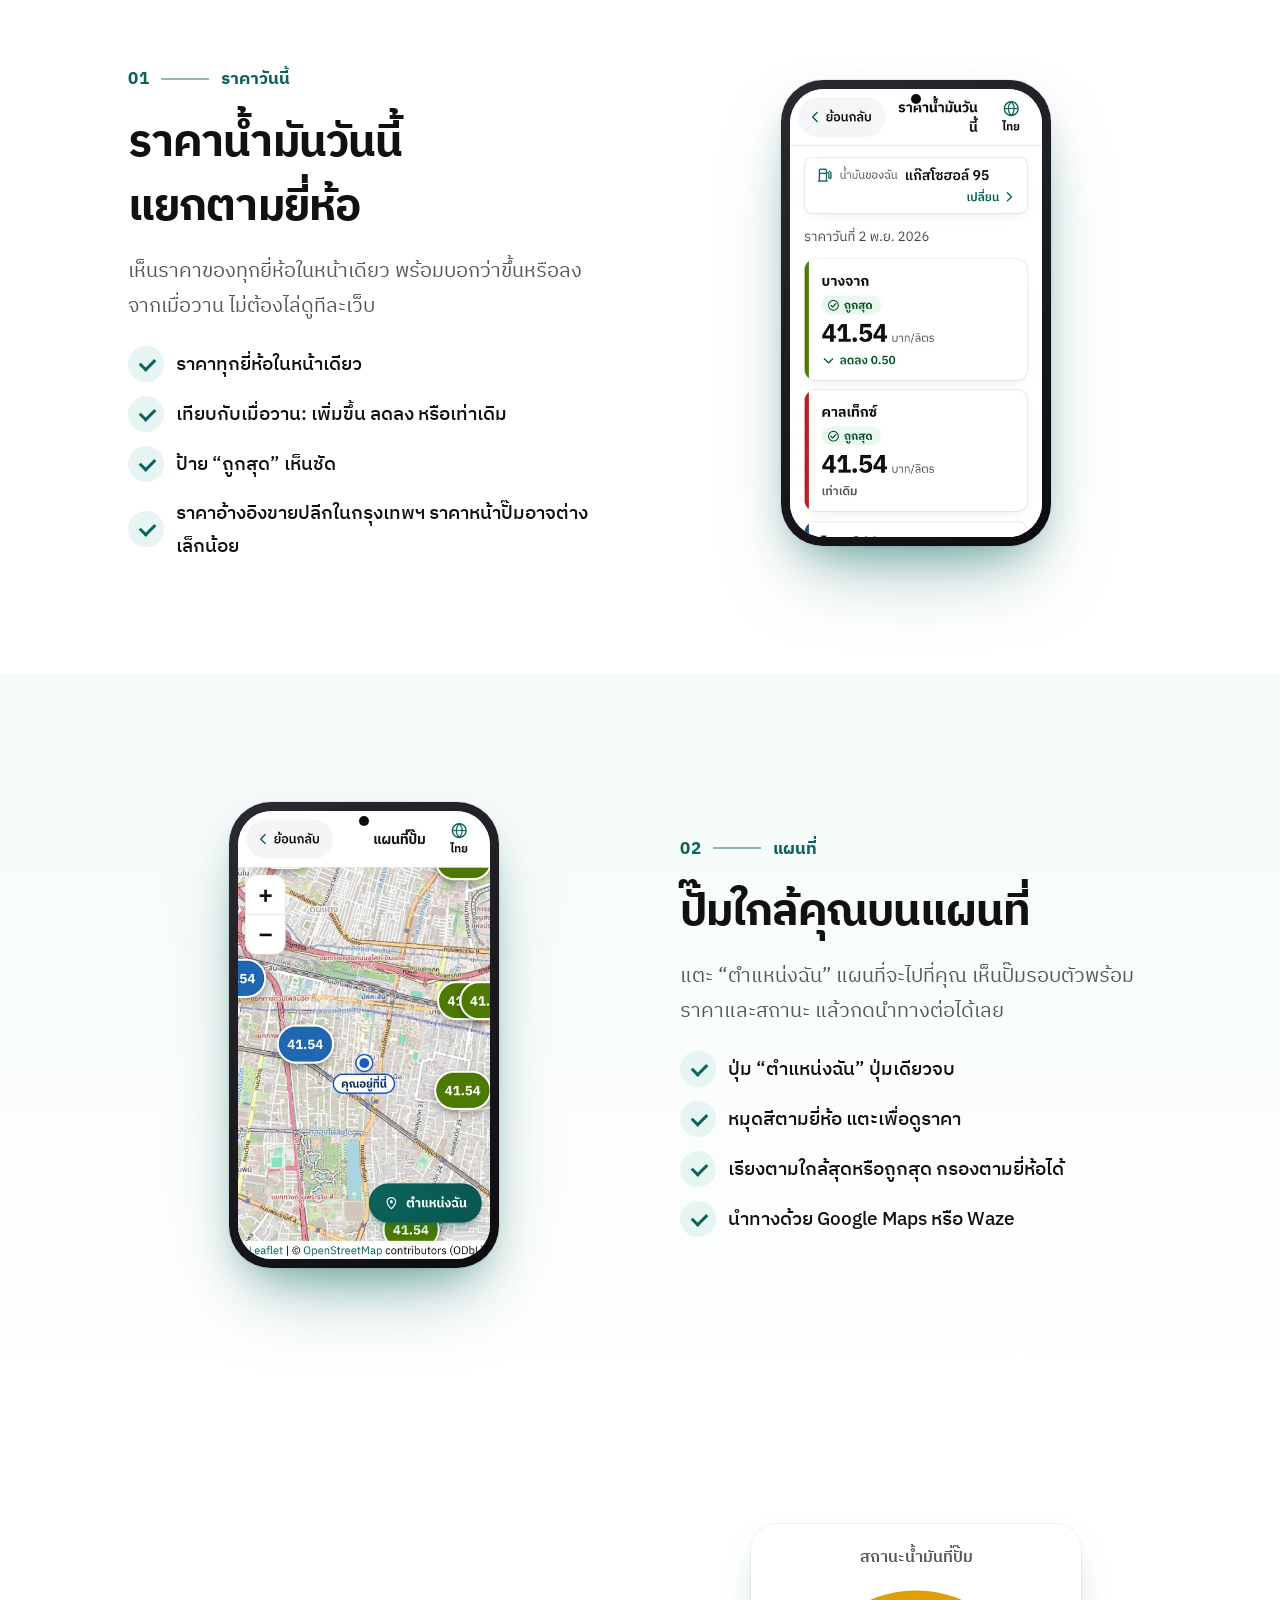
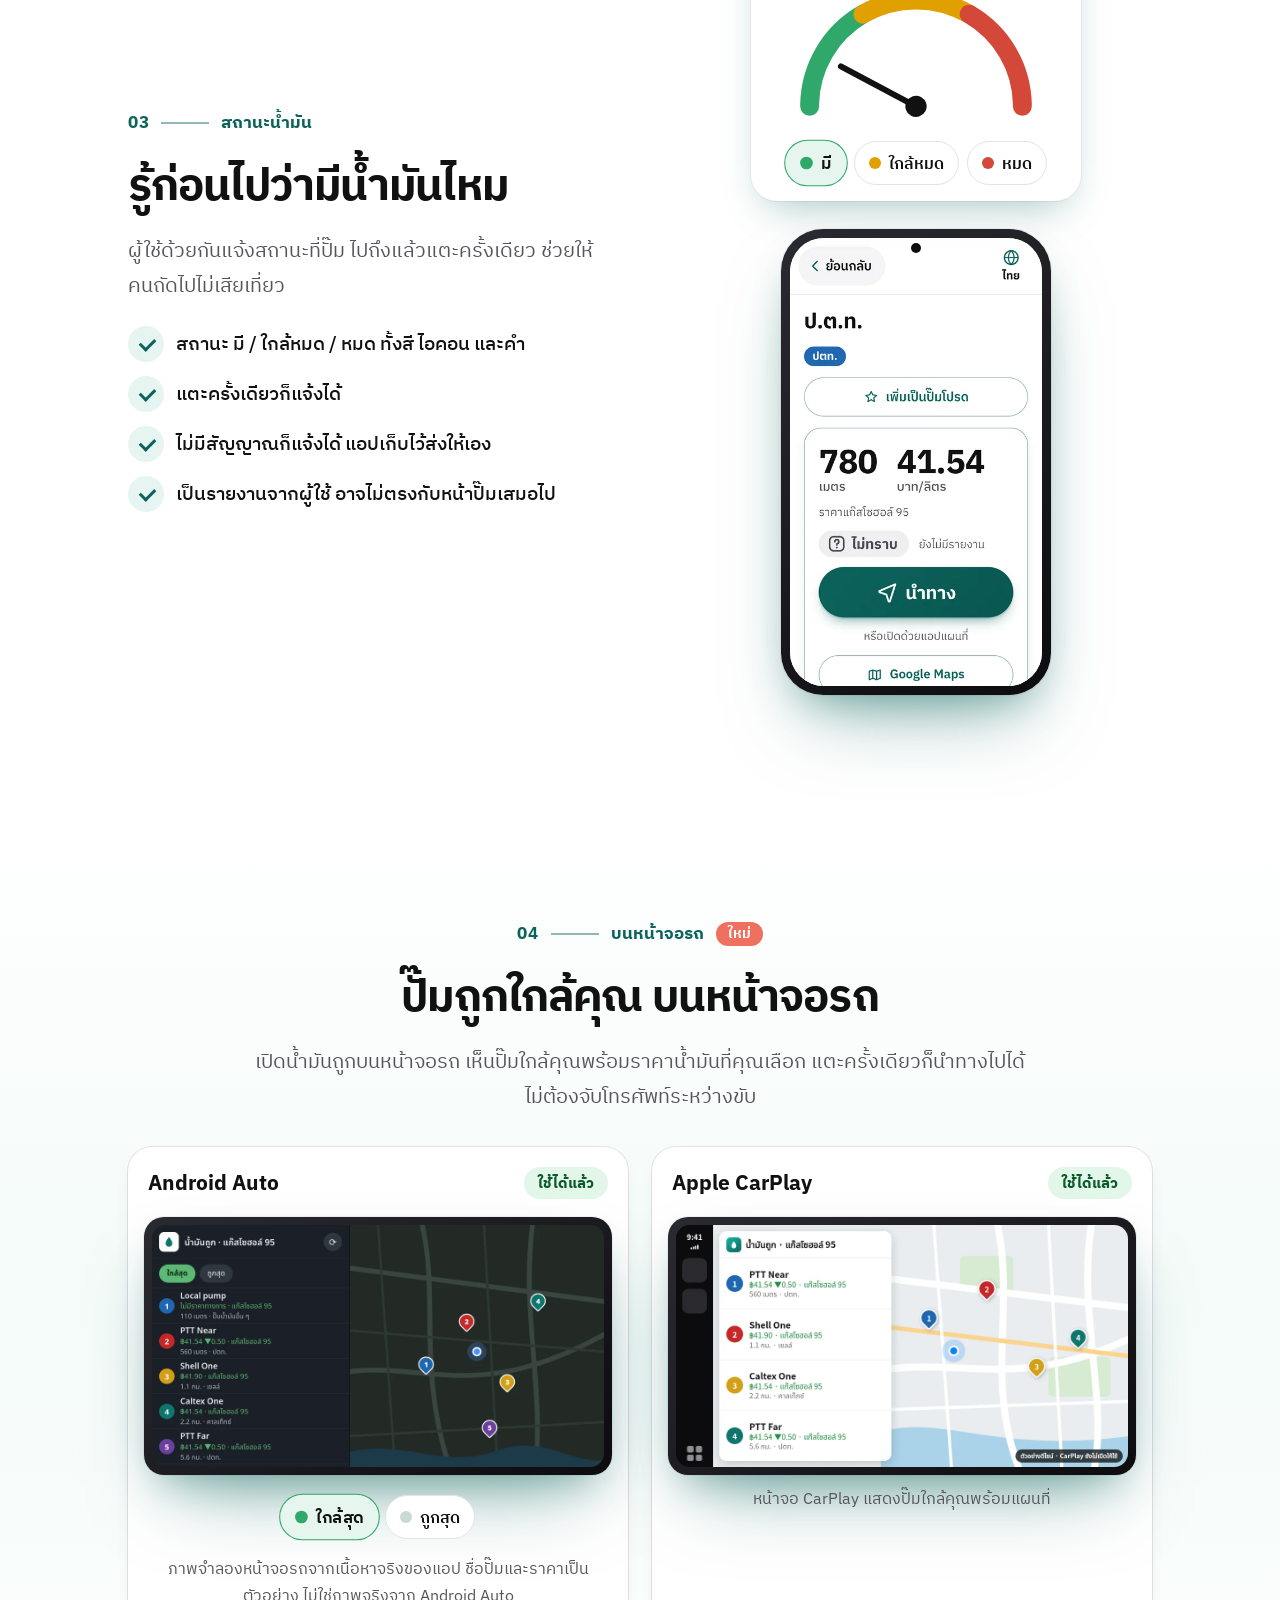
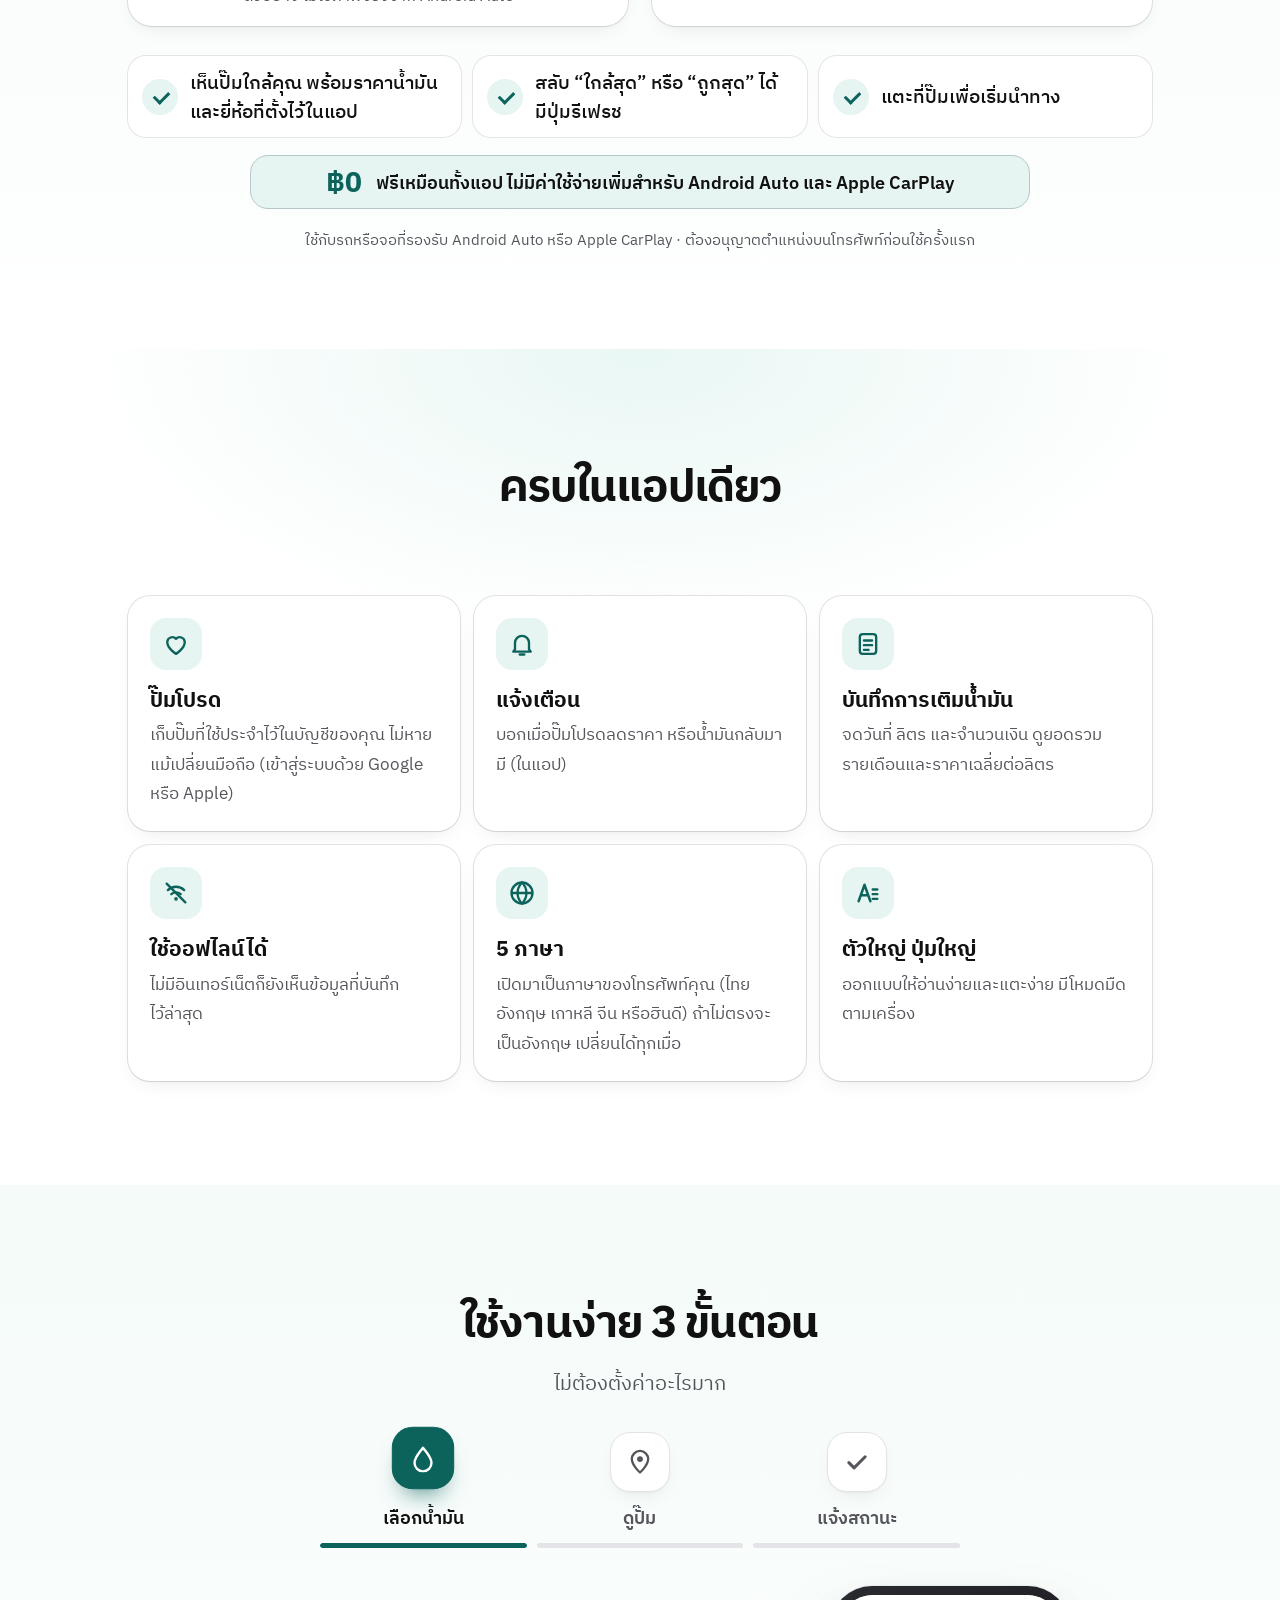
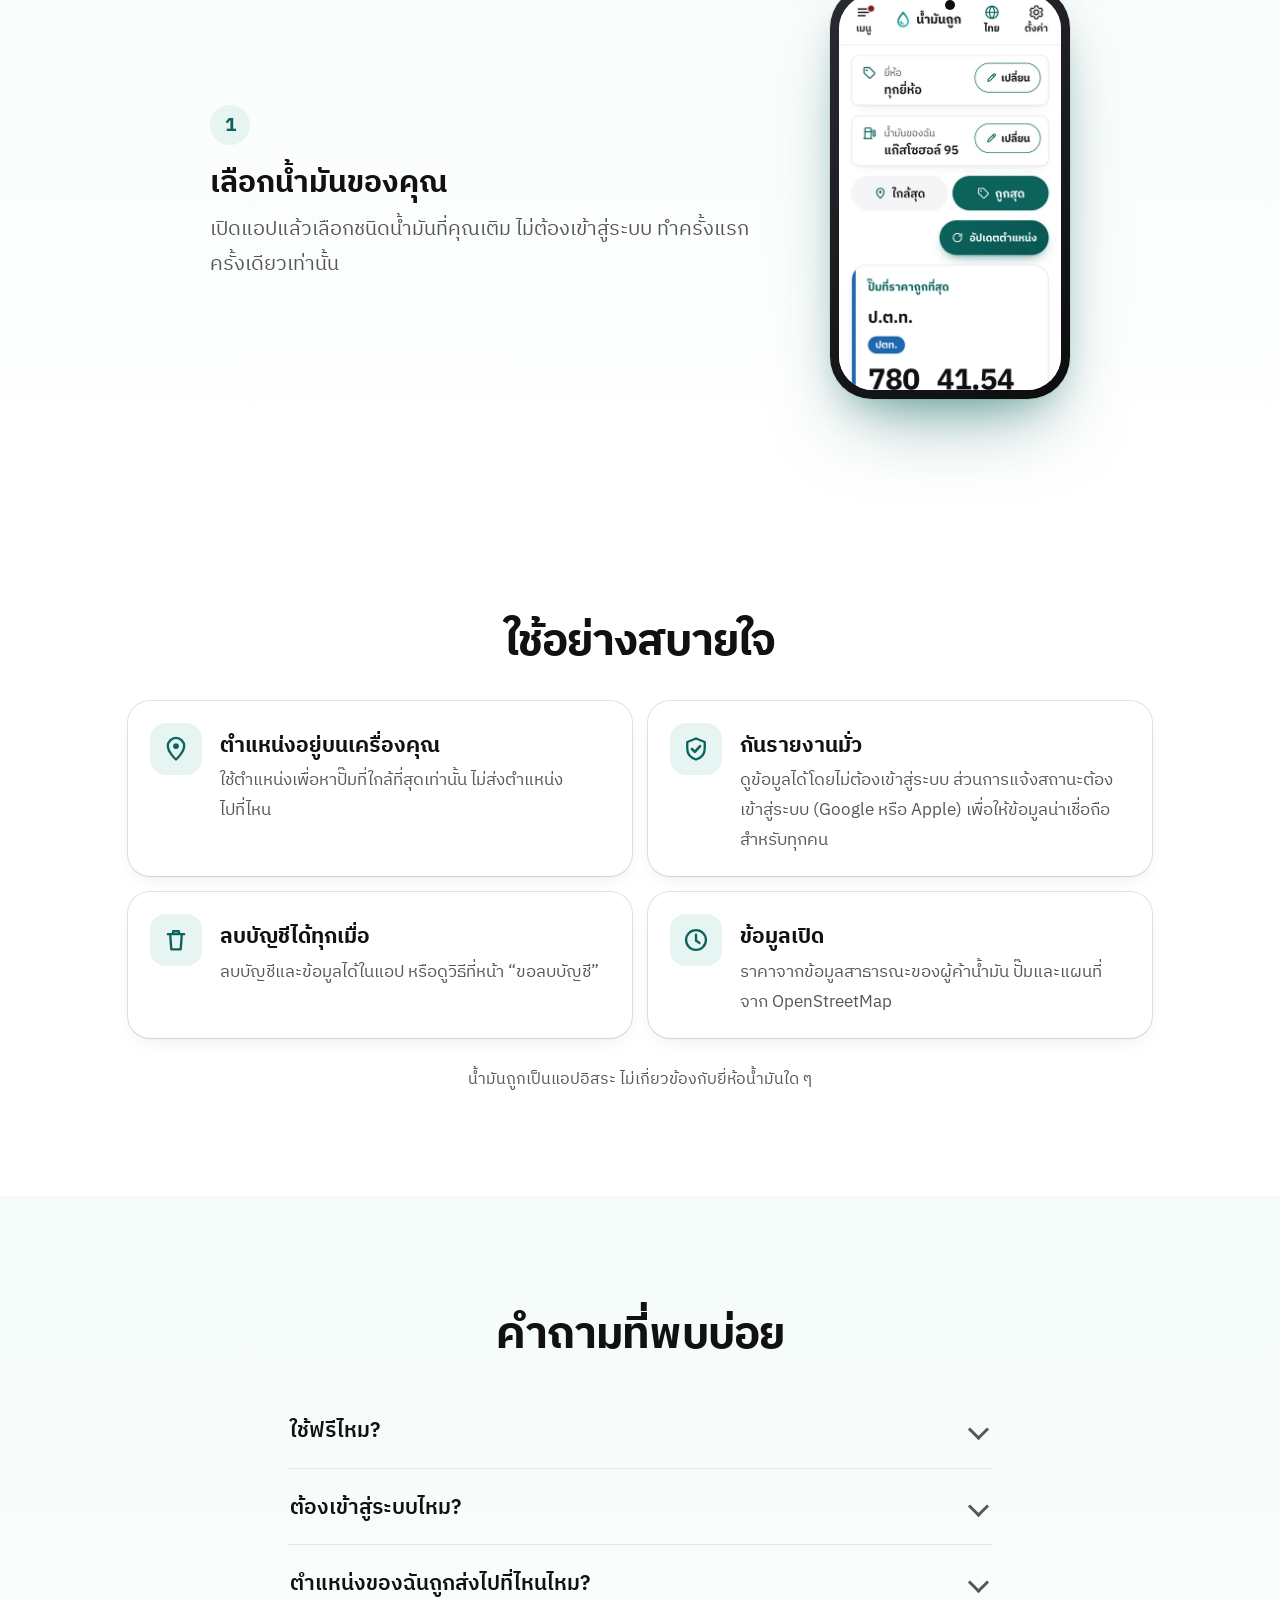
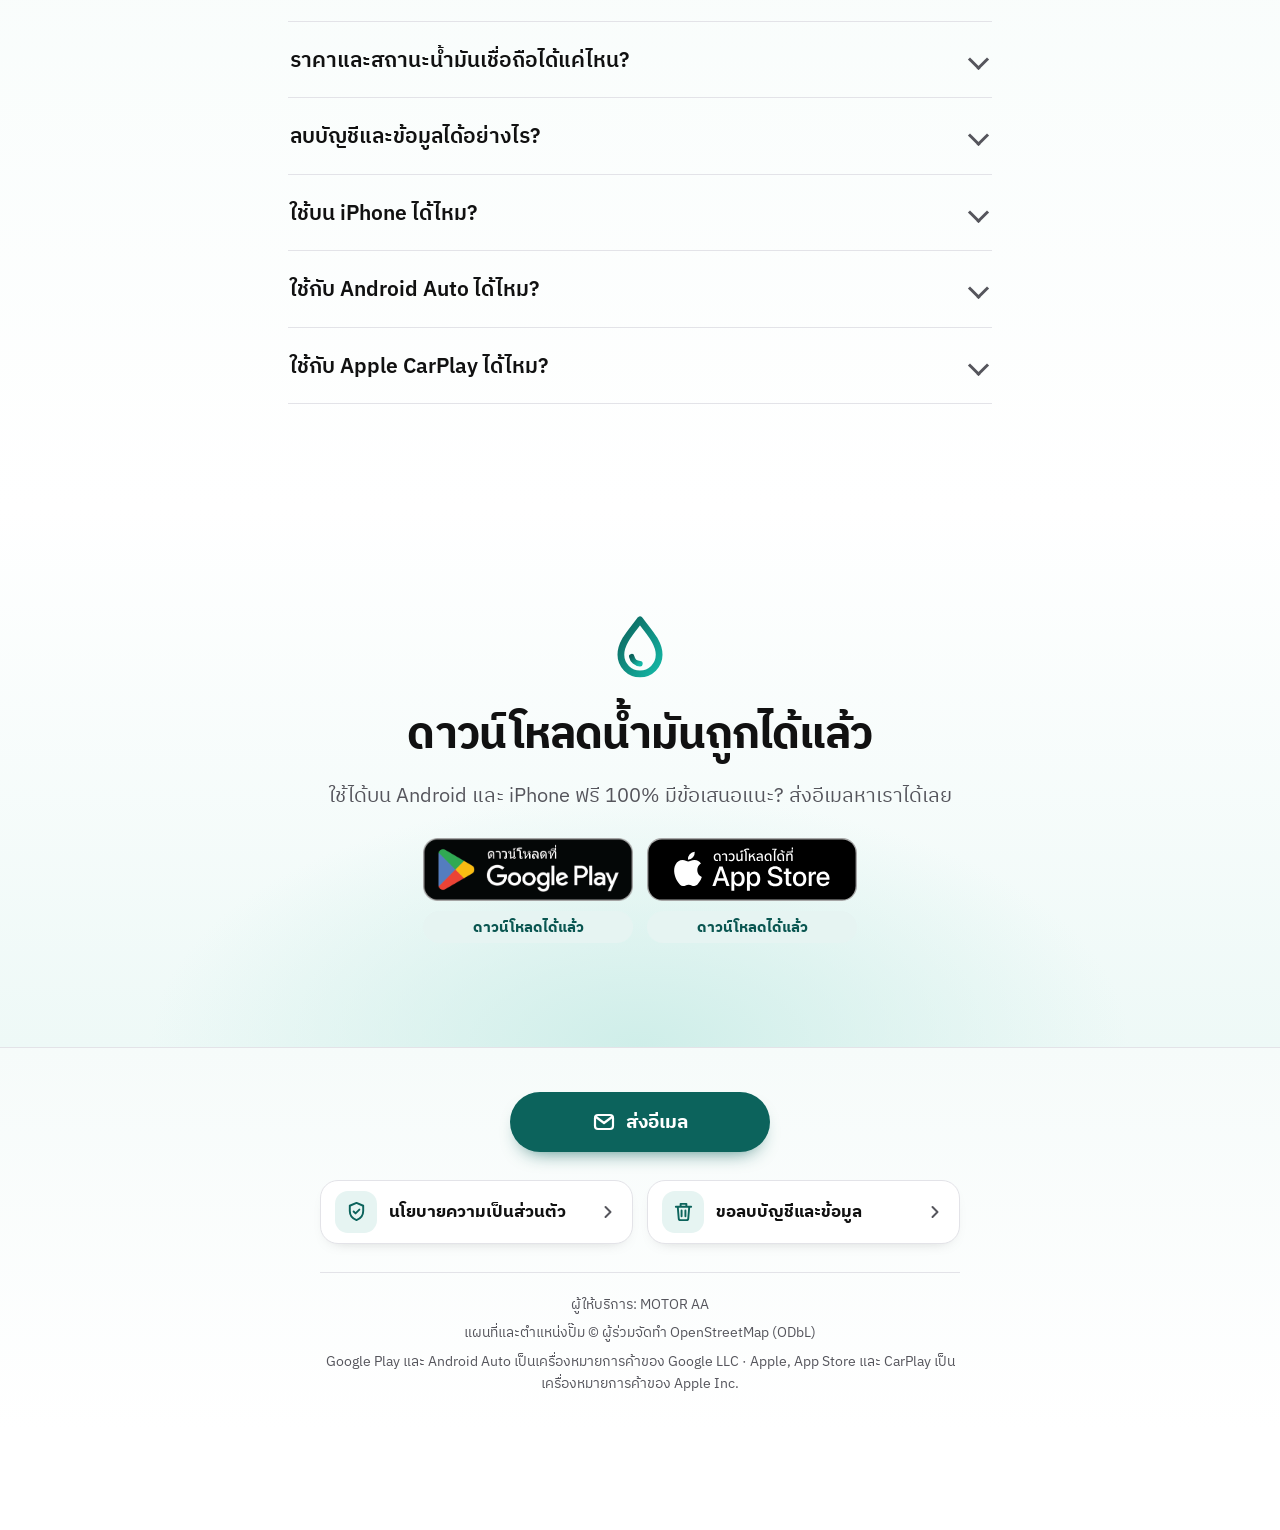
==== commit a6396ef9: "Intro page: present Android, iOS, Auto, and CarPlay as launched Remove tester and coming-soon wordin" ====
--- a/index.html
+++ b/index.html
@@ -4,13 +4,13 @@
 <meta charset="utf-8">
 <meta name="viewport" content="width=device-width, initial-scale=1, viewport-fit=cover">
 <title>น้ำมันถูก — หาปั๊มราคาถูกใกล้คุณ เช็กได้ว่ามีน้ำมันไหม</title>
-<meta name="description" content="แอปดูราคาน้ำมันวัน⁠นี้แยกตามยี่ห้อ ปั๊มใกล้คุณบนแผนที่ และสถานะน้ำมันจากผู้ใช้ด้วยกัน ใช้ได้บน Android และ iPhone ใช้งานบนหน้า⁠จอรถผ่าน Android Auto ได้ ฟรี 100% ไม่มีค่าสมัคร ไม่มีค่าราย⁠เดือน ตัวใหญ่ อ่านง่าย">
+<meta name="description" content="แอปดูราคาน้ำมันวัน⁠นี้แยกตามยี่ห้อ ปั๊มใกล้คุณบนแผนที่ และสถานะน้ำมันจากผู้ใช้ด้วยกัน ใช้ได้บน Android และ iPhone ใช้งานบนหน้า⁠จอรถผ่าน Android Auto และ Apple CarPlay ได้ ฟรี 100% ไม่มีค่าสมัคร ไม่มีค่าราย⁠เดือน ตัวใหญ่ อ่านง่าย">
 <meta name="robots" content="index, follow">
 <meta name="theme-color" content="#ffffff">
 <meta name="color-scheme" content="light">
 <link rel="canonical" href="https://motoraathailand.github.io/nammanthuk-site/">
 <meta property="og:type" content="website"><meta property="og:site_name" content="น้ำมันถูก"><meta property="og:locale" content="th_TH">
-<meta property="og:title" content="น้ำมันถูก — หาปั๊มราคาถูกใกล้คุณ เช็กได้ว่ามีน้ำมันไหม"><meta property="og:description" content="แอปดูราคาน้ำมันวัน⁠นี้แยกตามยี่ห้อ ปั๊มใกล้คุณบนแผนที่ และสถานะน้ำมันจากผู้ใช้ด้วยกัน ใช้ได้บน Android และ iPhone ใช้งานบนหน้า⁠จอรถผ่าน Android Auto ได้ ฟรี 100% ไม่มีค่าสมัคร ไม่มีค่าราย⁠เดือน ตัวใหญ่ อ่านง่าย">
+<meta property="og:title" content="น้ำมันถูก — หาปั๊มราคาถูกใกล้คุณ เช็กได้ว่ามีน้ำมันไหม"><meta property="og:description" content="แอปดูราคาน้ำมันวัน⁠นี้แยกตามยี่ห้อ ปั๊มใกล้คุณบนแผนที่ และสถานะน้ำมันจากผู้ใช้ด้วยกัน ใช้ได้บน Android และ iPhone ใช้งานบนหน้า⁠จอรถผ่าน Android Auto และ Apple CarPlay ได้ ฟรี 100% ไม่มีค่าสมัคร ไม่มีค่าราย⁠เดือน ตัวใหญ่ อ่านง่าย">
 <meta property="og:url" content="https://motoraathailand.github.io/nammanthuk-site/">
 <link rel="icon" href="img/icon.svg" type="image/svg+xml">
 <link rel="preload" href="fonts/ibm-plex-sans-thai-thai-700-normal.woff2" as="font" type="font/woff2" crossorigin>
@@ -28,7 +28,7 @@
   <div class="hd-in">
     <a class="logo" href="./" aria-label="น้ำมันถูก"><svg class="logo-drop" aria-hidden="true"><use href="#drop"/></svg><span>น้ำมันถูก</span></a>
     <div class="hd-r">
-      <a class="gp sm" href="join.html" aria-label="Google Play — ทดสอบก่อน⁠ใคร" data-gp><svg aria-hidden="true"><use href="#gplay"/></svg><span><small data-t="gpSmall">ร่วม⁠ทดสอบบน</small><b>Google Play</b></span></a>
+      <a class="gp sm" href="join.html" aria-label="Google Play — ดาวน์โหลดได้แล้ว" data-gp><svg aria-hidden="true"><use href="#gplay"/></svg><span><small data-t="gpSmall">ดาวน์โหลดบน</small><b>Google Play</b></span></a>
     </div>
   </div>
   <div class="progress" id="progress" aria-hidden="true"></div>
@@ -45,11 +45,11 @@
       <p class="lead in-h" style="--h:3" data-t="lead">ดูราคาน้ำมันวัน⁠นี้ ปั๊มใกล้คุณบนแผนที่ และสถานะน้ำมันที่ผู้ใช้ช่วยกันแจ้ง ครบในแอปเดียว ตัวหนังสือใหญ่ ปุ่มใหญ่ ใช้ง่ายสำหรับทุก⁠วัย</p>
       <div class="cta in-h" style="--h:4">
         <div class="stores">
-          <div class="store"><a class="badge" href="join.html" aria-label="Google Play — ทดสอบก่อน⁠ใคร" data-gp><img src="img/badges/gp-th.png" data-badge="gp" alt="" width="565" height="168" decoding="async"></a><span class="store-cap go" data-t="gpCap">ร่วม⁠ทดสอบก่อน⁠ใคร</span></div>
+          <div class="store"><a class="badge" href="join.html" aria-label="Google Play — ดาวน์โหลดได้แล้ว" data-gp><img src="img/badges/gp-th.png" data-badge="gp" alt="" width="565" height="168" decoding="async"></a><span class="store-cap go" data-t="gpCap">ดาวน์โหลดได้แล้ว</span></div>
           <div class="store"><a class="badge" href="https://apps.apple.com/th/app/id6832604587" data-as aria-label="App Store — ดาวน์โหลดได้แล้ว" data-alt-label="asAria"><img src="img/badges/as-th.svg" data-badge="as" alt="" width="565" height="168" decoding="async"></a><span class="store-cap go" data-t="asGo">ดาวน์โหลดได้แล้ว</span></div>
         </div>
       </div>
-      <p class="note in-h" style="--h:5" data-t="note">Android: ร่วม⁠ทดสอบบน Google Play · iPhone: ดาวน์โหลดได้บน App Store · ฟรี 100%</p>
+      <p class="note in-h" style="--h:5" data-t="note">Android: ดาวน์โหลดได้บน Google Play · iPhone: ดาวน์โหลดได้บน App Store · ฟรี 100%</p>
     </div>
     <div class="hero-vis in-h" style="--h:2">
       <div class="phone-wrap" id="tiltBox">
@@ -165,18 +165,17 @@
           <figcaption class="car-cap" data-t="autoCap">ภาพจำลองหน้า⁠จอรถจากเนื้อหาจริงของแอป ชื่อปั๊มและราคาเป็นตัว⁠อย่าง ไม่ใช่ภาพจริงจาก Android Auto</figcaption>
         </figure>
       </article>
-      <article class="carcard soon rv">
-        <header class="cc-h"><span class="cc-name">Apple CarPlay</span><span class="cc-st soon" data-t="asCap">เร็ว ๆ นี้</span></header>
+      <article class="carcard rv">
+        <header class="cc-h"><span class="cc-name">Apple CarPlay</span><span class="cc-st ok" data-t="ccOk">ใช้ได้แล้ว</span></header>
         <figure class="car">
-          <div class="car-frame"><div class="car-screen cp"><img data-cp src="img/carplay-th.webp" data-alt="altCarPlay" alt="ตัว⁠อย่างดีไซน์หน้า⁠จอ CarPlay: รายการปั๊มใกล้คุณพร้อมแผนที่ (ยังไม่เปิดให้ใช้)" width="1024" height="550" loading="lazy" decoding="async" class="on"><span class="cp-ribbon" data-t="asCap">เร็ว ๆ นี้</span></div></div>
-          <div class="cc-ctl"><span class="cc-dev"><i></i><span data-t="ccDev">กำลังพัฒนา</span></span></div>
-          <figcaption class="car-cap" data-t="cpCap">ตัว⁠อย่างดีไซน์หน้า⁠จอ CarPlay ที่กำลังพัฒนา ยังไม่ใช่ภาพจริงและยังไม่เปิดให้ใช้</figcaption>
+          <div class="car-frame"><div class="car-screen cp"><img data-cp src="img/carplay-th.webp" data-alt="altCarPlay" alt="หน้า⁠จอ CarPlay: รายการปั๊มใกล้คุณพร้อมแผนที่" width="1024" height="550" loading="lazy" decoding="async" class="on"></div></div>
+          <figcaption class="car-cap" data-t="cpCap">หน้า⁠จอ CarPlay แสดงปั๊มใกล้คุณพร้อมแผนที่</figcaption>
         </figure>
       </article>
     </div>
     <ul class="check auto-list rv" style="--d:.1s"><li data-t="s4b1">เห็นปั๊มใกล้คุณ พร้อมราคาน้ำมันและยี่ห้อที่ตั้งไว้ในแอป</li><li data-t="s4b2">สลับ “ใกล้⁠สุด” หรือ “ถูก⁠สุด” ได้ มีปุ่มรีเฟรช</li><li data-t="s4b3">แตะที่ปั๊มเพื่อเริ่มนำทาง</li></ul>
-    <p class="auto-free rv" style="--d:.15s"><b>฿0</b><span data-t="s4free">ฟรีเหมือนทั้งแอป ไม่มีค่า⁠ใช้⁠จ่ายเพิ่มสำหรับ Android Auto</span></p>
-    <p class="auto-note rv" data-t="autoNote">ใช้กับรถหรือจอที่รองรับ Android Auto · ต้องอนุญาตตำแหน่งบนโทร⁠ศัพท์ก่อนใช้ครั้ง⁠แรก</p>
+    <p class="auto-free rv" style="--d:.15s"><b>฿0</b><span data-t="s4free">ฟรีเหมือนทั้งแอป ไม่มีค่า⁠ใช้⁠จ่ายเพิ่มสำหรับ Android Auto และ Apple CarPlay</span></p>
+    <p class="auto-note rv" data-t="autoNote">ใช้กับรถหรือจอที่รองรับ Android Auto หรือ Apple CarPlay · ต้องอนุญาตตำแหน่งบนโทร⁠ศัพท์ก่อนใช้ครั้ง⁠แรก</p>
   </div>
 </section>
 
@@ -233,9 +232,9 @@
       <details><summary data-t="q3">ตำแหน่งของฉันถูกส่งไปที่ไหนไหม?</summary><p data-t="a3">ไม่ แอปใช้ตำแหน่งบนเครื่องของคุณเพื่อหาปั๊มที่ใกล้ที่สุดเท่านั้น ไม่ส่งตำแหน่งไปที่ไหน</p></details>
       <details><summary data-t="q4">ราคาและสถานะน้ำมันเชื่อถือได้แค่ไหน?</summary><p data-t="a4">ราคาเป็นราคาอ้างอิงขายปลีกในกรุงเทพฯ ราคาหน้าปั๊มอาจต่างเล็ก⁠น้อย ส่วนสถานะ มี/ใกล้⁠หมด/หมด เป็นรายงานจากผู้ใช้ด้วยกัน อาจไม่ตรงกับหน้าปั๊มเสมอไป</p></details>
       <details><summary data-t="q5">ลบบัญชีและข้อ⁠มูลได้อย่างไร?</summary><p data-t="a5">ในแอปไปที่ เมนู → บัญชี⁠ของ⁠ฉัน → ลบบัญชี หรือดูวิธีที่หน้า “ขอลบบัญชีและข้อ⁠มูล” ด้านล่างของหน้านี้</p></details>
-      <details><summary data-t="q6">ใช้บน iPhone ได้ไหม?</summary><p data-t="a6">ได้เลย แอป iPhone อยู่บน App Store แล้ว กดปุ่ม App Store เพื่อดาวน์โหลด ใช้ได้ในประเทศไทย และฟรี แอป Android ร่วม⁠ทดสอบบน Google Play ได้เช่นกัน กด “ร่วม⁠ทดสอบ” เพื่อดูวิธี</p></details>
+      <details><summary data-t="q6">ใช้บน iPhone ได้ไหม?</summary><p data-t="a6">ได้เลย แอป iPhone อยู่บน App Store แล้ว กดปุ่ม App Store เพื่อดาวน์โหลด ใช้ได้ในประเทศไทย และฟรี แอป Android อยู่บน Google Play เช่นกัน กดปุ่ม Google Play เพื่อดาวน์โหลด</p></details>
       <details><summary data-t="q7">ใช้กับ Android Auto ได้ไหม?</summary><p data-t="a7">ได้ เปิดน้ำมันถูกบนหน้า⁠จอรถที่รองรับ Android Auto จะเห็นปั๊มใกล้คุณพร้อมราคาน้ำมันที่ตั้งไว้ในแอป เรียงตามใกล้⁠สุดหรือถูก⁠สุด แตะเพื่อนำทาง ฟรี ต้องอนุญาตตำแหน่งบนโทร⁠ศัพท์ก่อนใช้ครั้ง⁠แรก</p></details>
-      <details><summary data-t="q8">ใช้กับ Apple CarPlay ได้ไหม?</summary><p data-t="a8">ยังไม่ได้ตอนนี้ เรากำลังพัฒนาหน้า⁠จอ CarPlay อยู่ ภาพในหน้านี้เป็นตัว⁠อย่างดีไซน์ จะแจ้งให้ทราบเมื่อพร้อมใช้</p></details>
+      <details><summary data-t="q8">ใช้กับ Apple CarPlay ได้ไหม?</summary><p data-t="a8">ได้ เปิดน้ำมันถูกบนหน้า⁠จอรถที่รองรับ Apple CarPlay จะเห็นปั๊มใกล้คุณพร้อมราคาน้ำมันที่ตั้งไว้ในแอป เรียงตามใกล้⁠สุดหรือถูก⁠สุด แตะเพื่อนำทาง ฟรี ต้องอนุญาตตำแหน่งบนโทร⁠ศัพท์ก่อนใช้ครั้ง⁠แรก</p></details>
     </div>
   </div>
 </section>
@@ -243,10 +242,10 @@
 <section class="final">
   <div class="wrap narrow">
     <span class="final-drop rv" aria-hidden="true"><svg><use href="#drop"/></svg></span>
-    <h2 class="rv" data-t="finalH">ร่วม⁠ทดสอบก่อน⁠ใครบน Google Play</h2>
-    <p class="rv" style="--d:.05s" data-t="finalP">ทำเองได้ใน 3 ขั้นตอนง่าย ๆ (ใช้ Gmail เดียวกันทั้ง 3 ขั้นตอน) มีข้อเสนอแนะ? ส่งอีเมลหาเราได้เลย</p>
+    <h2 class="rv" data-t="finalH">ดาวน์โหลดน้ำมันถูกได้แล้ว</h2>
+    <p class="rv" style="--d:.05s" data-t="finalP">ใช้ได้บน Android และ iPhone ฟรี 100% มีข้อเสนอแนะ? ส่งอีเมลหาเราได้เลย</p>
     <div class="dl rv" style="--d:.1s"><div class="stores center">
-          <div class="store"><a class="badge" href="join.html" aria-label="Google Play — ทดสอบก่อน⁠ใคร" data-gp><img src="img/badges/gp-th.png" data-badge="gp" alt="" width="565" height="168" decoding="async"></a><span class="store-cap go" data-t="gpCap">ร่วม⁠ทดสอบก่อน⁠ใคร</span></div>
+          <div class="store"><a class="badge" href="join.html" aria-label="Google Play — ดาวน์โหลดได้แล้ว" data-gp><img src="img/badges/gp-th.png" data-badge="gp" alt="" width="565" height="168" decoding="async"></a><span class="store-cap go" data-t="gpCap">ดาวน์โหลดได้แล้ว</span></div>
           <div class="store"><a class="badge" href="https://apps.apple.com/th/app/id6832604587" data-as aria-label="App Store — ดาวน์โหลดได้แล้ว" data-alt-label="asAria"><img src="img/badges/as-th.svg" data-badge="as" alt="" width="565" height="168" decoding="async"></a><span class="store-cap go" data-t="asGo">ดาวน์โหลดได้แล้ว</span></div>
         </div></div>
   </div>
@@ -271,11 +270,11 @@
 </footer>
 
 <div class="dlbar" id="stick"><div class="dlbar-in">
-  <a class="dlb" href="join.html" aria-label="Google Play — ทดสอบก่อน⁠ใคร" data-gp><img src="img/badges/gp-th.png" data-badge="gp" alt="" width="565" height="168" decoding="async"></a>
+  <a class="dlb" href="join.html" aria-label="Google Play — ดาวน์โหลดได้แล้ว" data-gp><img src="img/badges/gp-th.png" data-badge="gp" alt="" width="565" height="168" decoding="async"></a>
   <a class="dlb" href="https://apps.apple.com/th/app/id6832604587" data-as aria-label="App Store — ดาวน์โหลดได้แล้ว" data-alt-label="asAria"><img src="img/badges/as-th.svg" data-badge="as" alt="" width="565" height="168" decoding="async"></a>
 </div></div>
 <button type="button" class="totop" id="totop" hidden aria-label="กลับไปด้านบน" data-alt-label="totop"><svg viewBox="0 0 24 24" aria-hidden="true"><path d="M6 14l6-6 6 6" fill="none" stroke="currentColor" stroke-width="2.400" stroke-linecap="round" stroke-linejoin="round"/></svg></button>
-<script src="strings.js?v=d27345ae06"></script>
+<script src="strings.js?v=2a04afb27d"></script>
 <script src="landing.js?v=d67c6e5f63"></script>
 </body>
 </html>
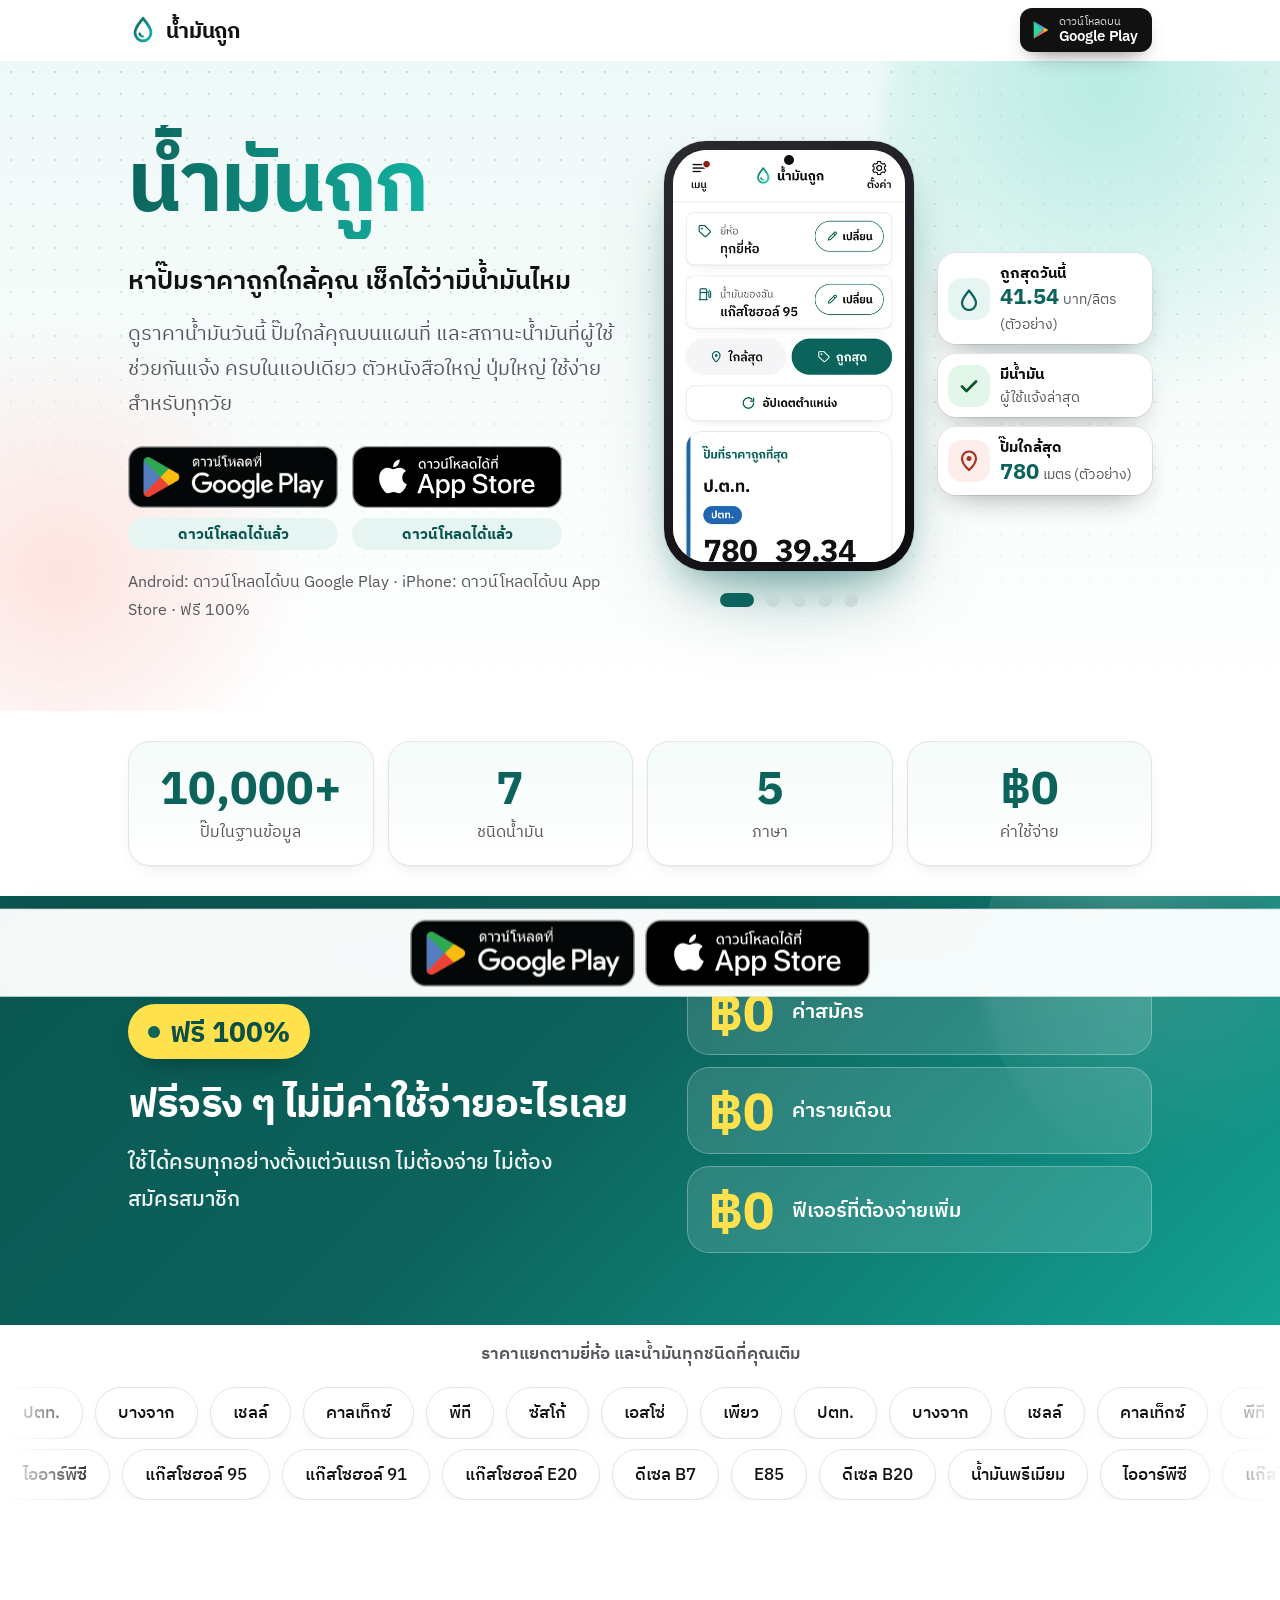
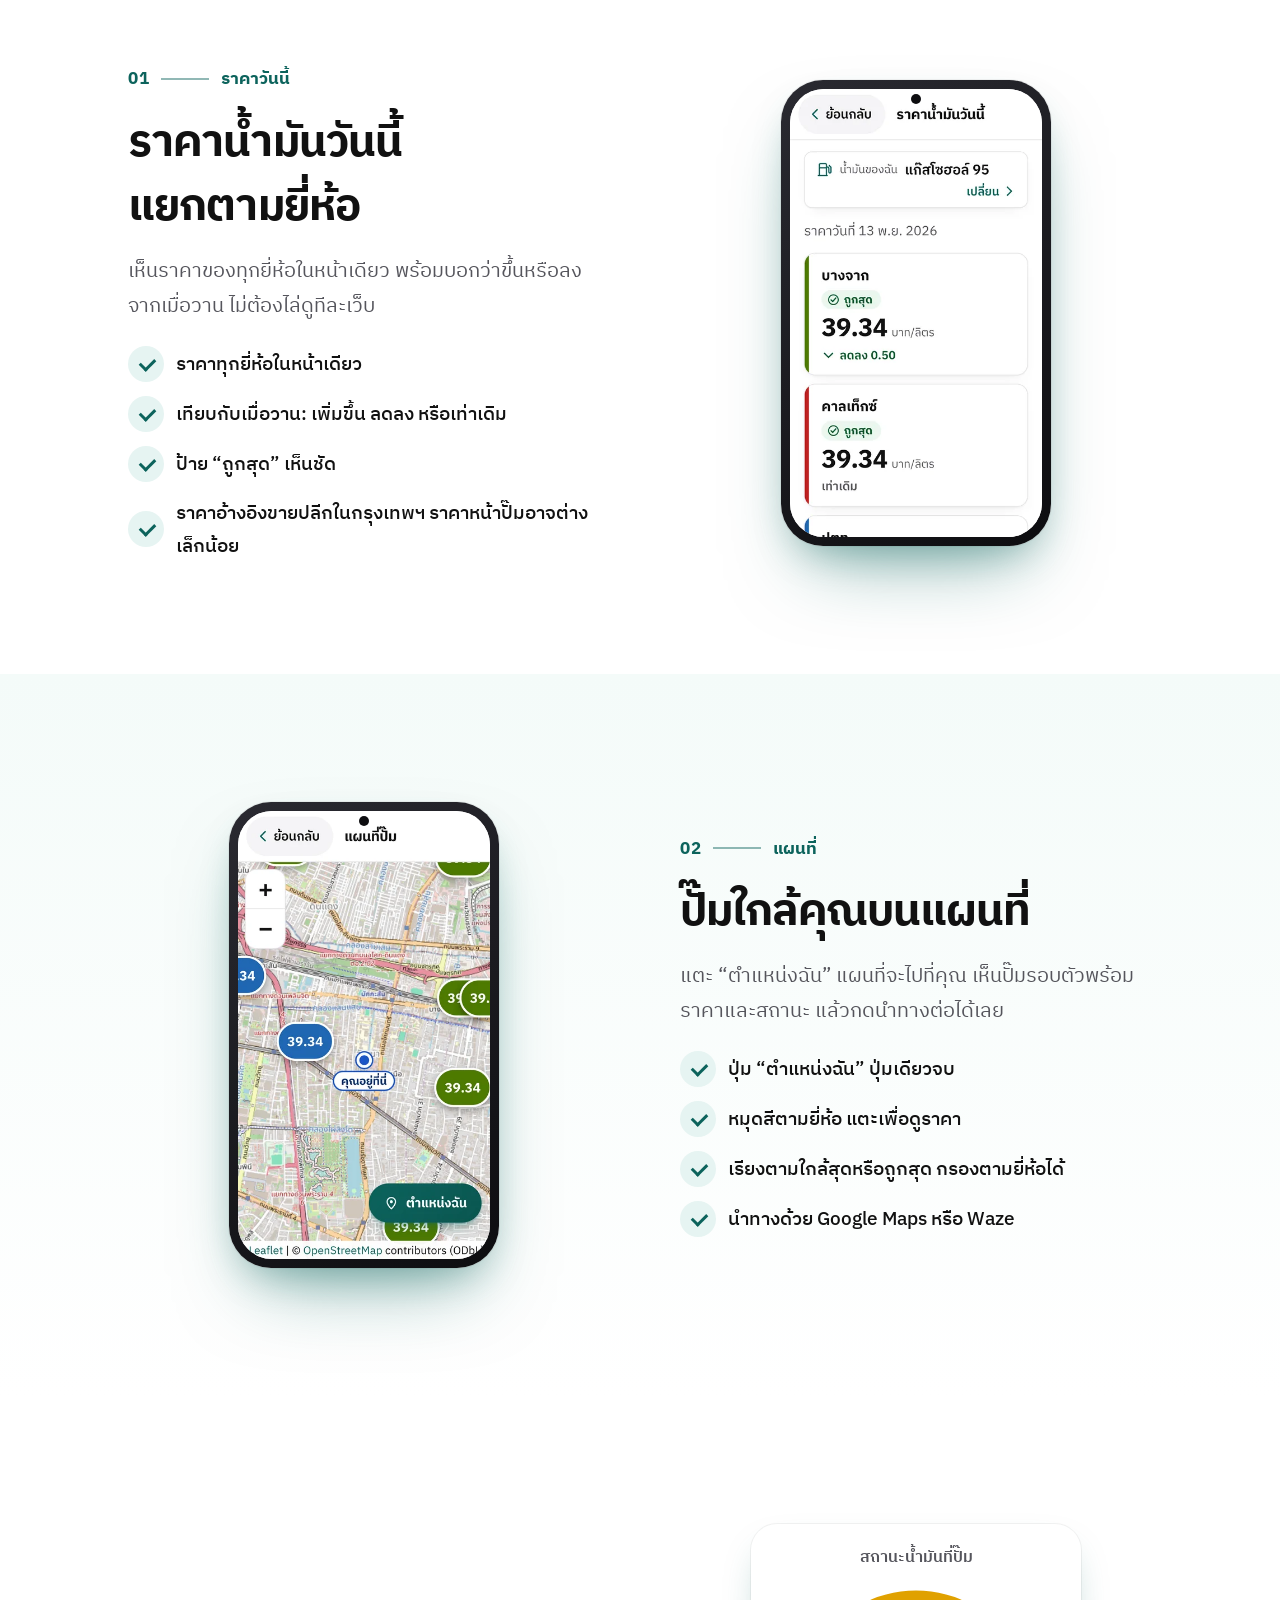
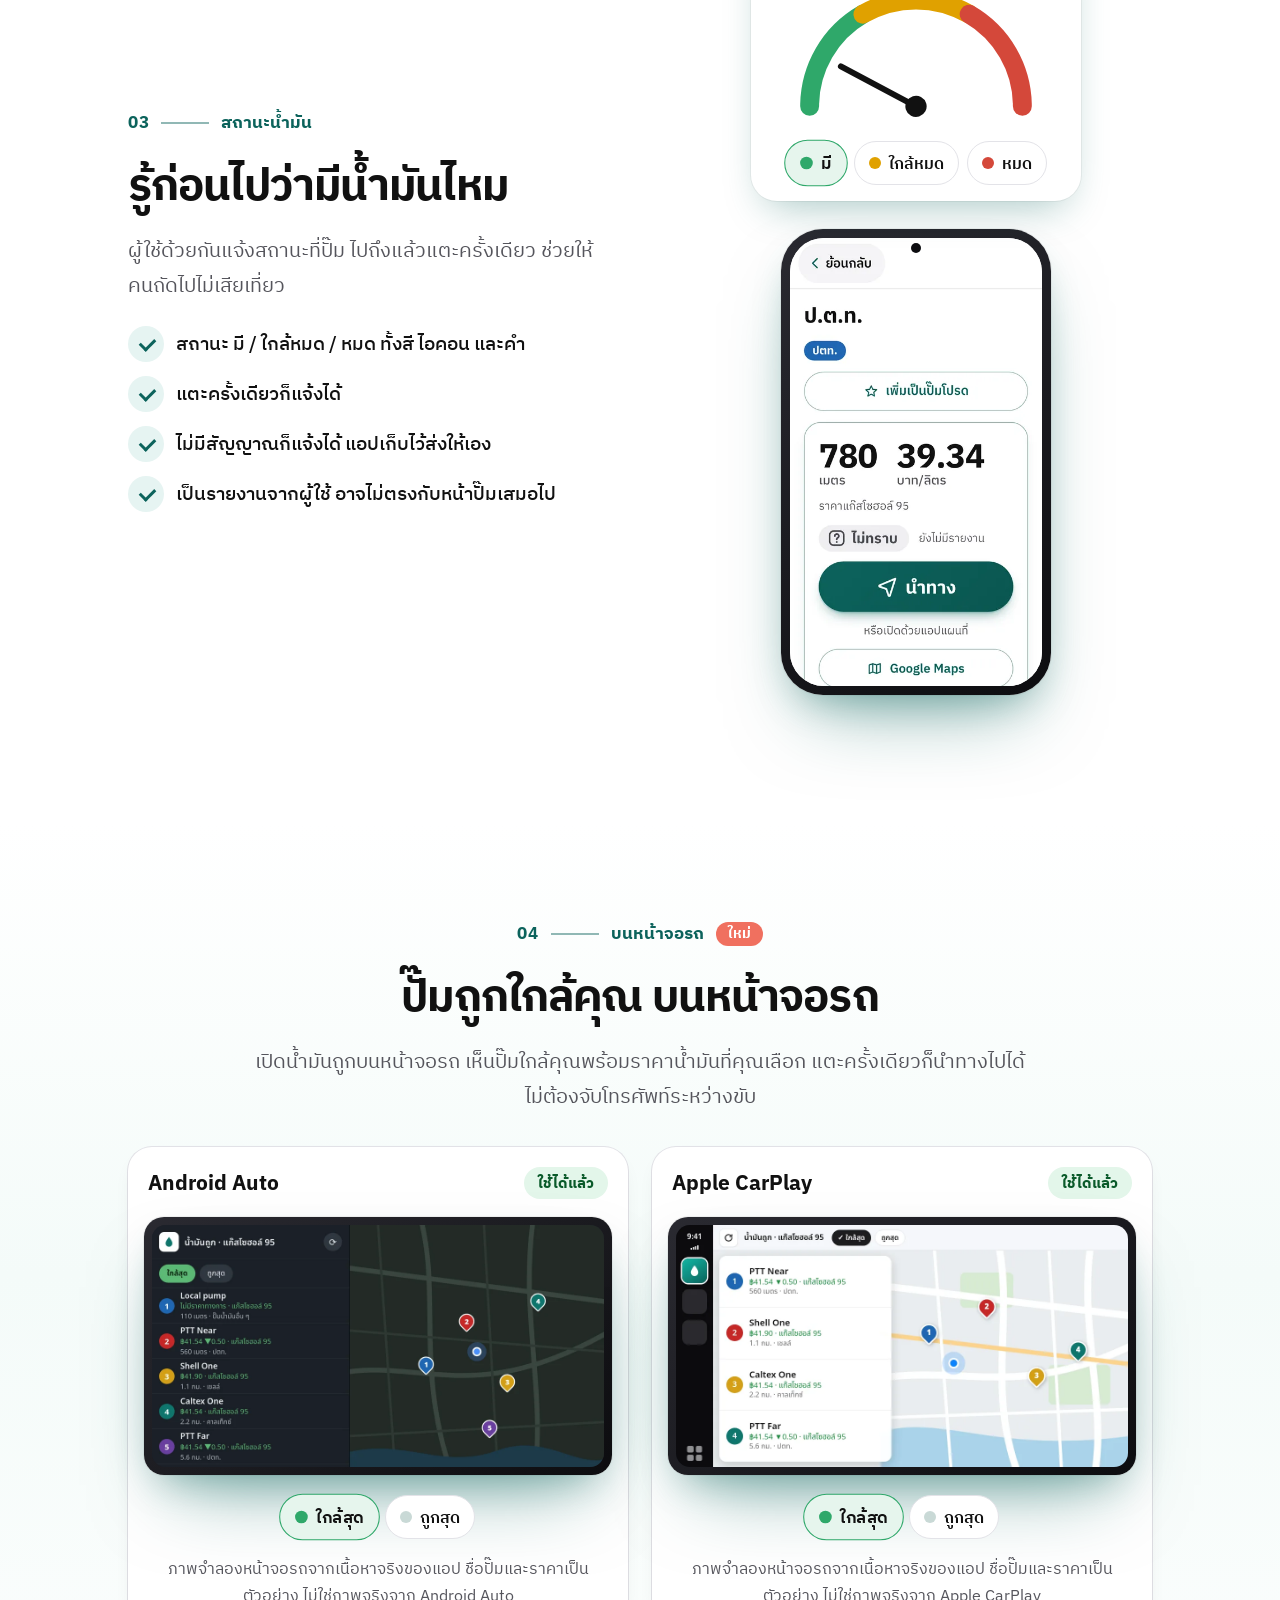
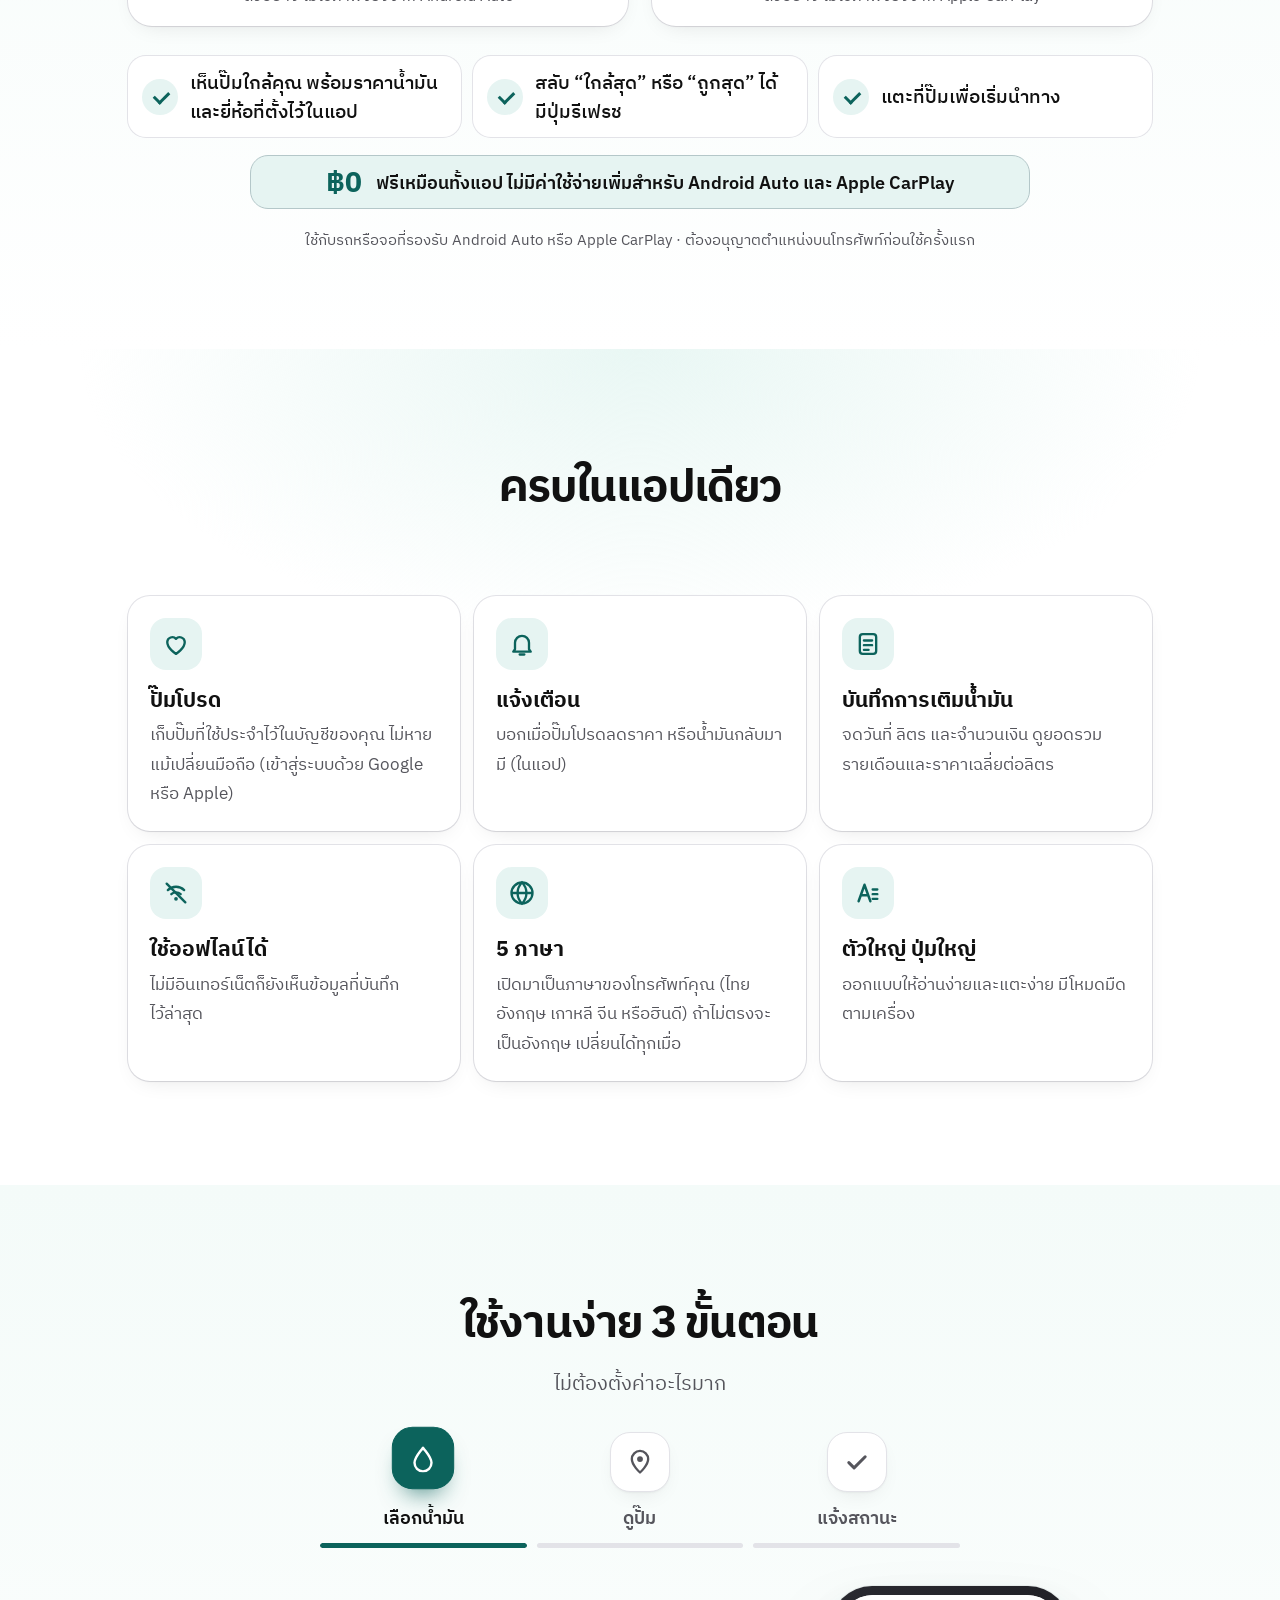
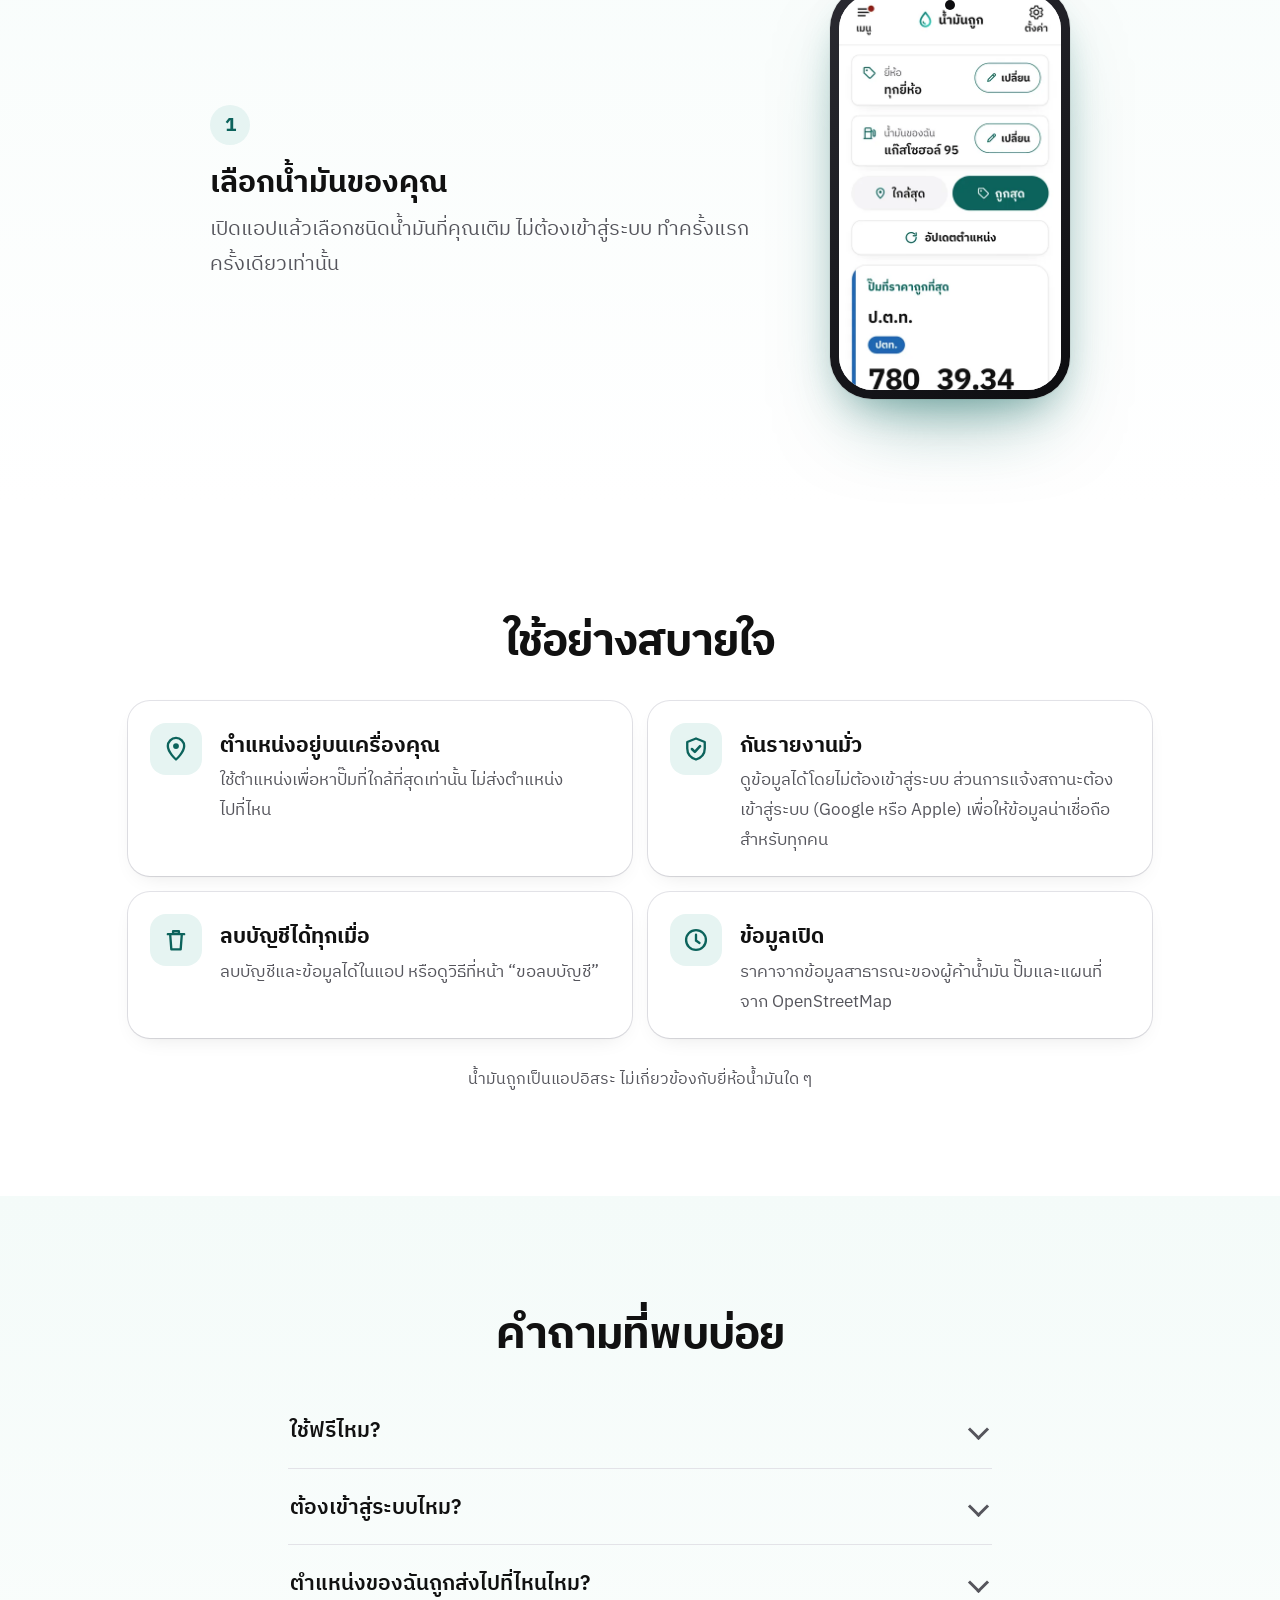
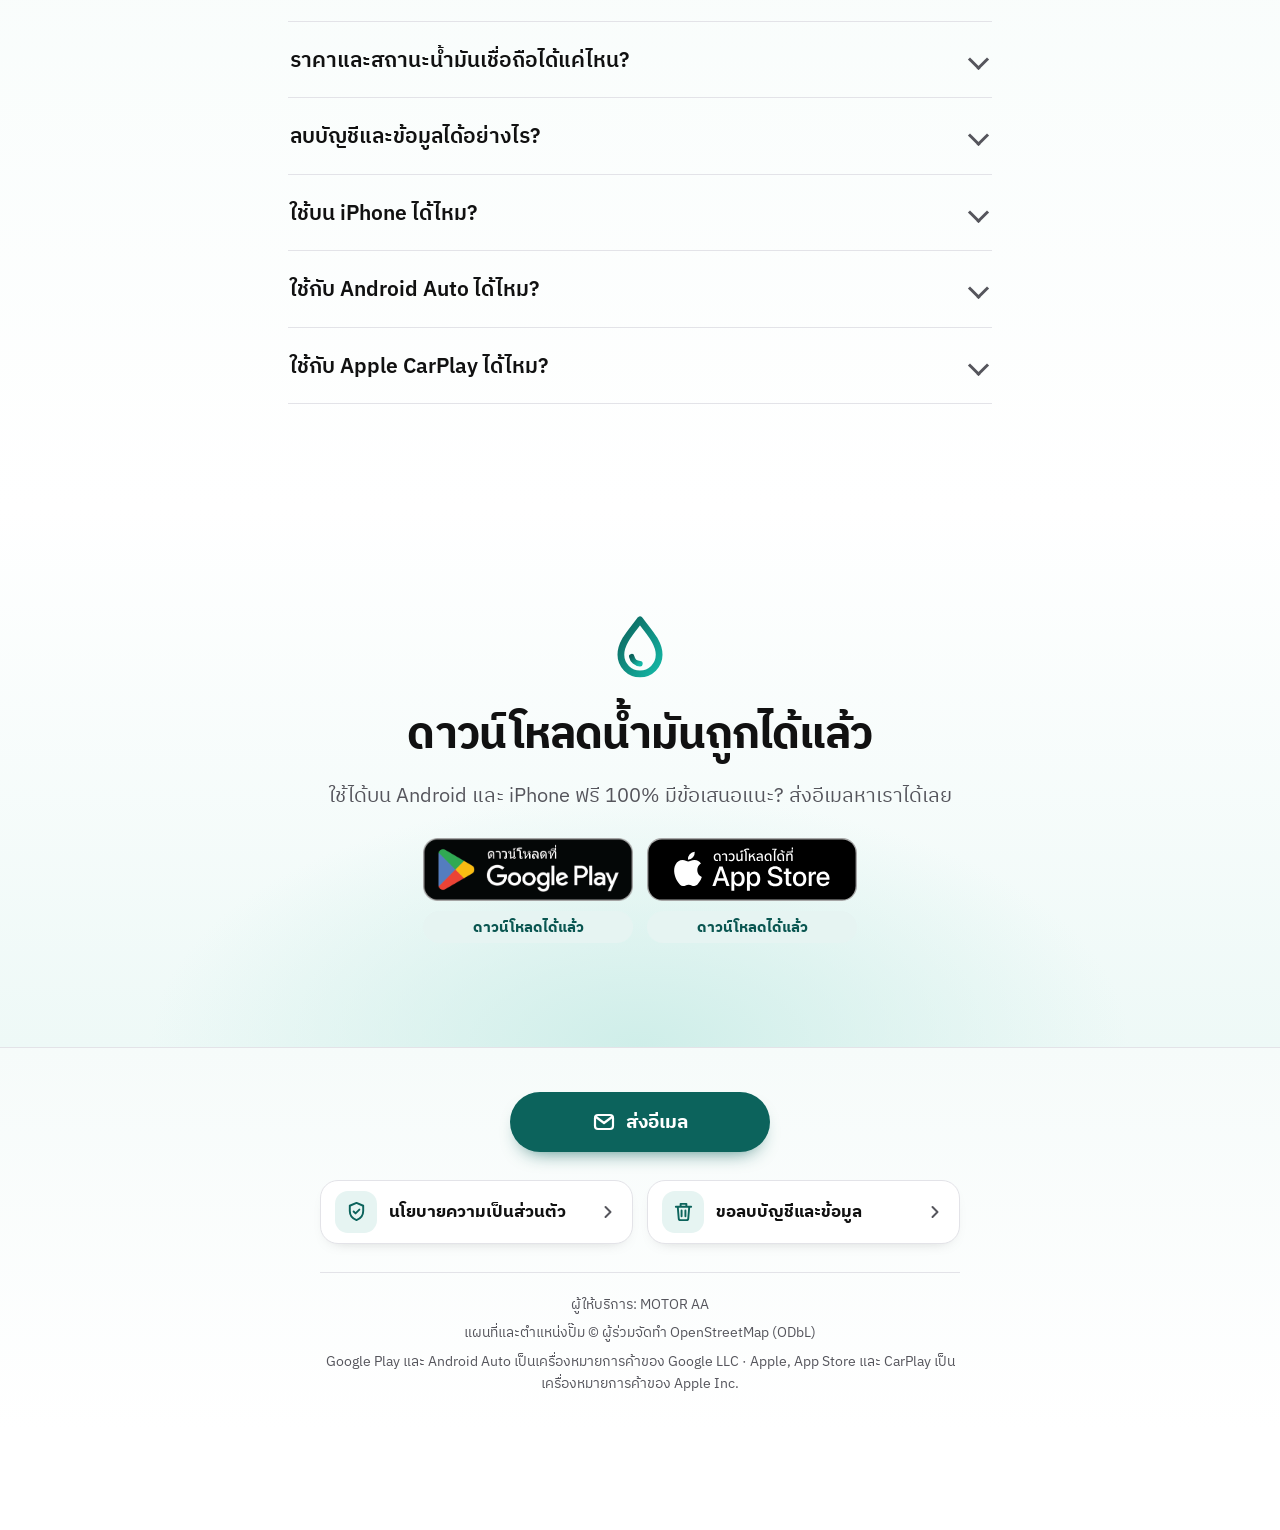
==== commit bb55d165: "Intro page: add Nearest/Cheapest toggle under the CarPlay image Apple CarPlay now uses the same ใกล้" ====
--- a/index.html
+++ b/index.html
@@ -168,8 +168,12 @@
       <article class="carcard rv">
         <header class="cc-h"><span class="cc-name">Apple CarPlay</span><span class="cc-st ok" data-t="ccOk">ใช้ได้แล้ว</span></header>
         <figure class="car">
-          <div class="car-frame"><div class="car-screen cp"><img data-cp src="img/carplay-th.webp" data-alt="altCarPlay" alt="หน้า⁠จอ CarPlay: รายการปั๊มใกล้คุณพร้อมแผนที่" width="1024" height="550" loading="lazy" decoding="async" class="on"></div></div>
-          <figcaption class="car-cap" data-t="cpCap">หน้า⁠จอ CarPlay แสดงปั๊มใกล้คุณพร้อมแผนที่</figcaption>
+          <div class="car-frame"><div class="car-screen cp" id="cpStack">
+            <img data-cp="near" src="img/carplay-th-near.webp" data-alt="altCpNear" alt="หน้า⁠จอ CarPlay: รายการปั๊มใกล้คุณเรียงตามใกล้⁠สุด พร้อมแผนที่" width="1024" height="550" loading="lazy" decoding="async" class="on">
+            <img data-cp="cheap" src="img/carplay-th-cheap.webp" data-alt="altCpCheap" alt="หน้า⁠จอ CarPlay: รายการปั๊มเรียงตามราคาถูก⁠สุด พร้อมแผนที่" width="1024" height="550" loading="lazy" decoding="async">
+          </div></div>
+          <div class="cc-ctl"><div class="g-chips car-chips" id="cpChips" role="group" aria-label="สลับมุมมองหน้า⁠จอรถ" data-alt-label="autoSw"><button type="button" class="gc on" data-i="0" aria-pressed="true"><i></i><span data-t="autoNear">ใกล้⁠สุด</span></button><button type="button" class="gc" data-i="1" aria-pressed="false"><i></i><span data-t="autoCheap">ถูก⁠สุด</span></button></div></div>
+          <figcaption class="car-cap" data-t="cpCap">ภาพจำลองหน้า⁠จอรถจากเนื้อหาจริงของแอป ชื่อปั๊มและราคาเป็นตัว⁠อย่าง ไม่ใช่ภาพจริงจาก Apple CarPlay</figcaption>
         </figure>
       </article>
     </div>
@@ -274,7 +278,7 @@
   <a class="dlb" href="https://apps.apple.com/th/app/id6832604587" data-as aria-label="App Store — ดาวน์โหลดได้แล้ว" data-alt-label="asAria"><img src="img/badges/as-th.svg" data-badge="as" alt="" width="565" height="168" decoding="async"></a>
 </div></div>
 <button type="button" class="totop" id="totop" hidden aria-label="กลับไปด้านบน" data-alt-label="totop"><svg viewBox="0 0 24 24" aria-hidden="true"><path d="M6 14l6-6 6 6" fill="none" stroke="currentColor" stroke-width="2.400" stroke-linecap="round" stroke-linejoin="round"/></svg></button>
-<script src="strings.js?v=2a04afb27d"></script>
-<script src="landing.js?v=d67c6e5f63"></script>
+<script src="strings.js?v=c4ea24ab04"></script>
+<script src="landing.js?v=af25e3cc5d"></script>
 </body>
 </html>
